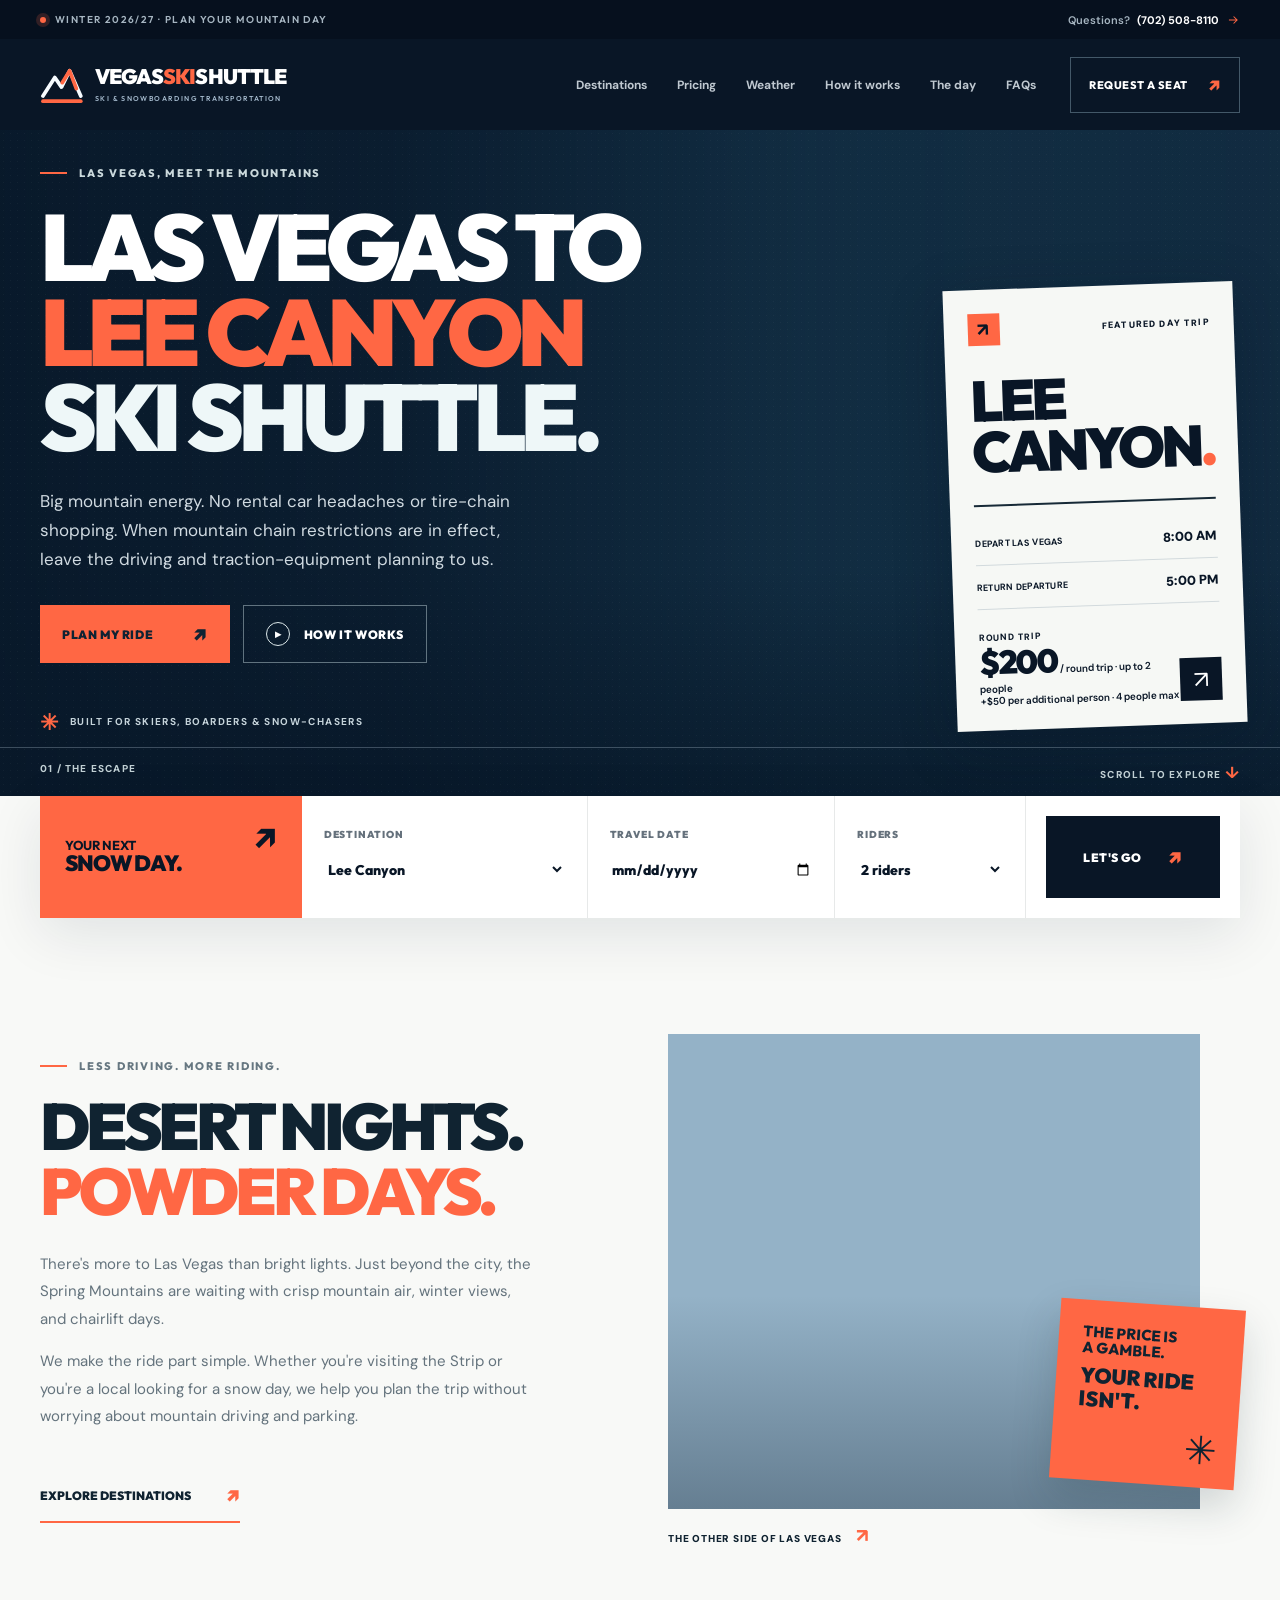
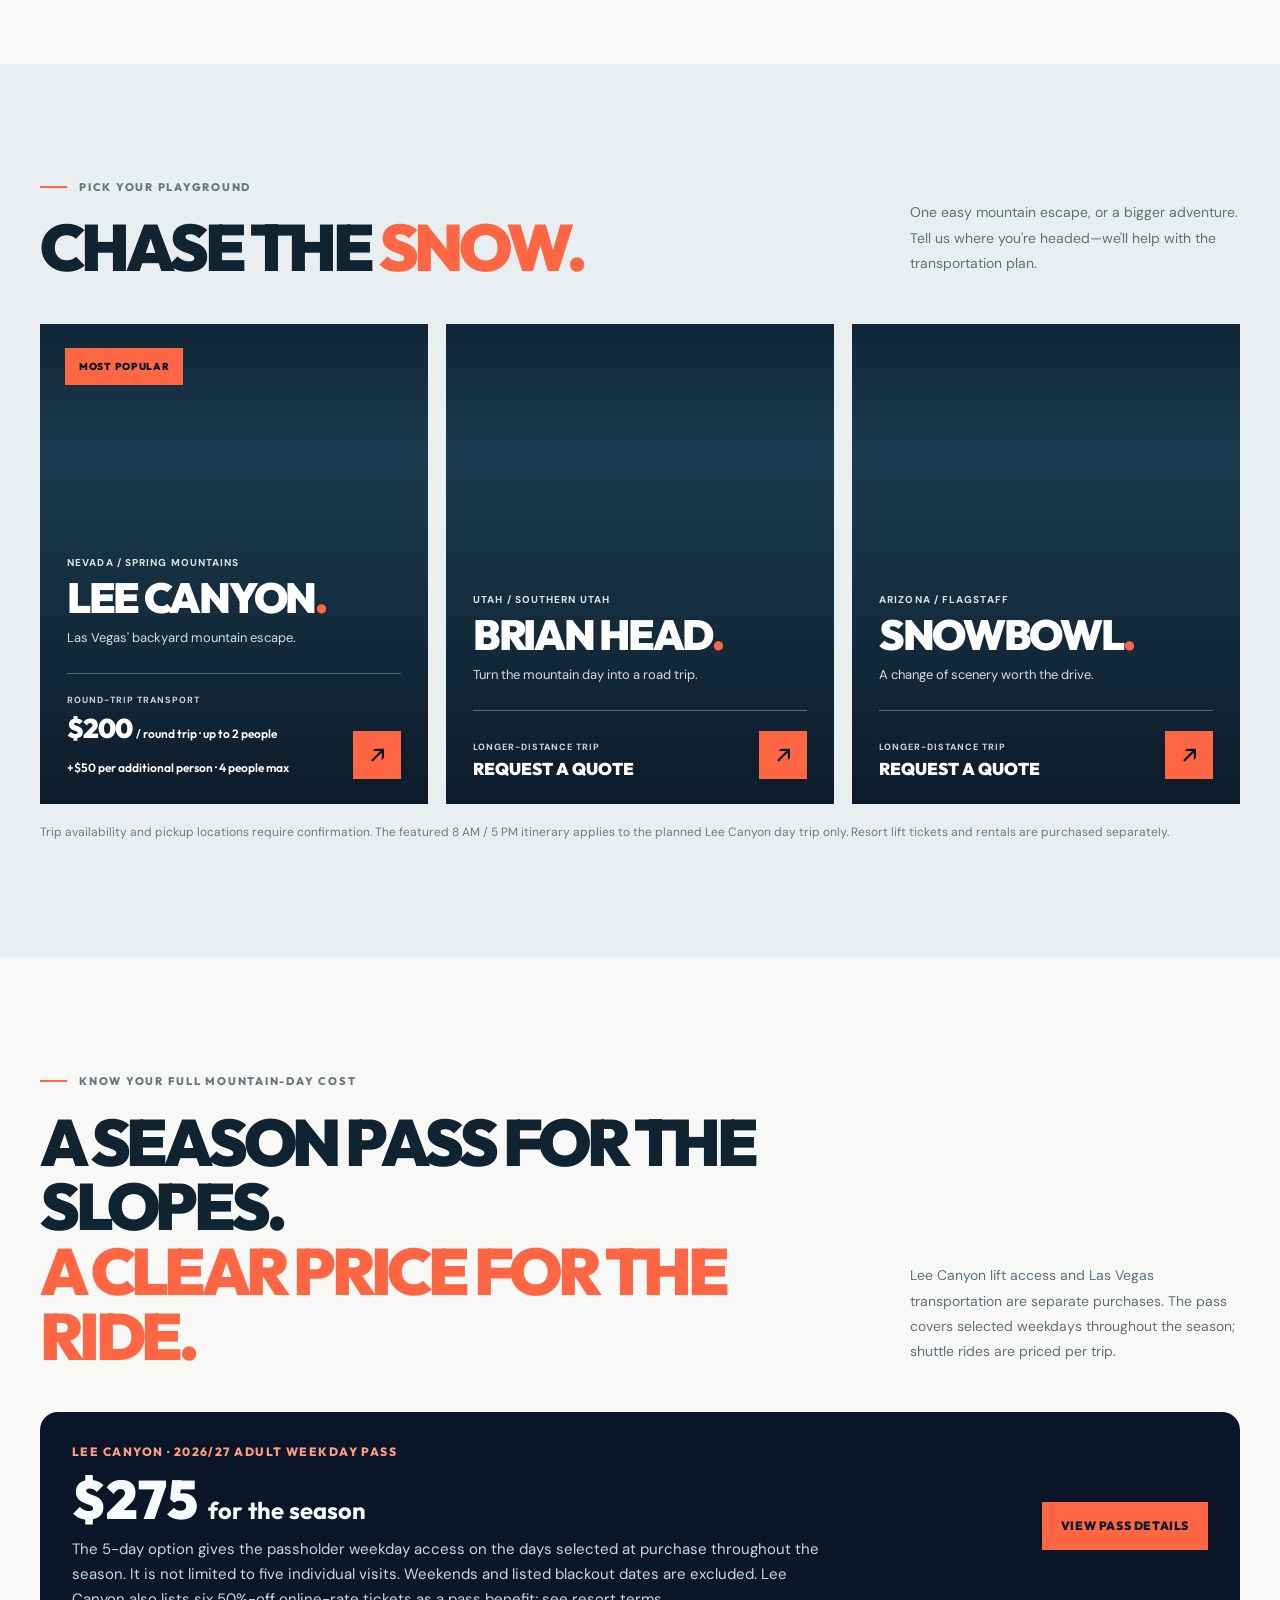
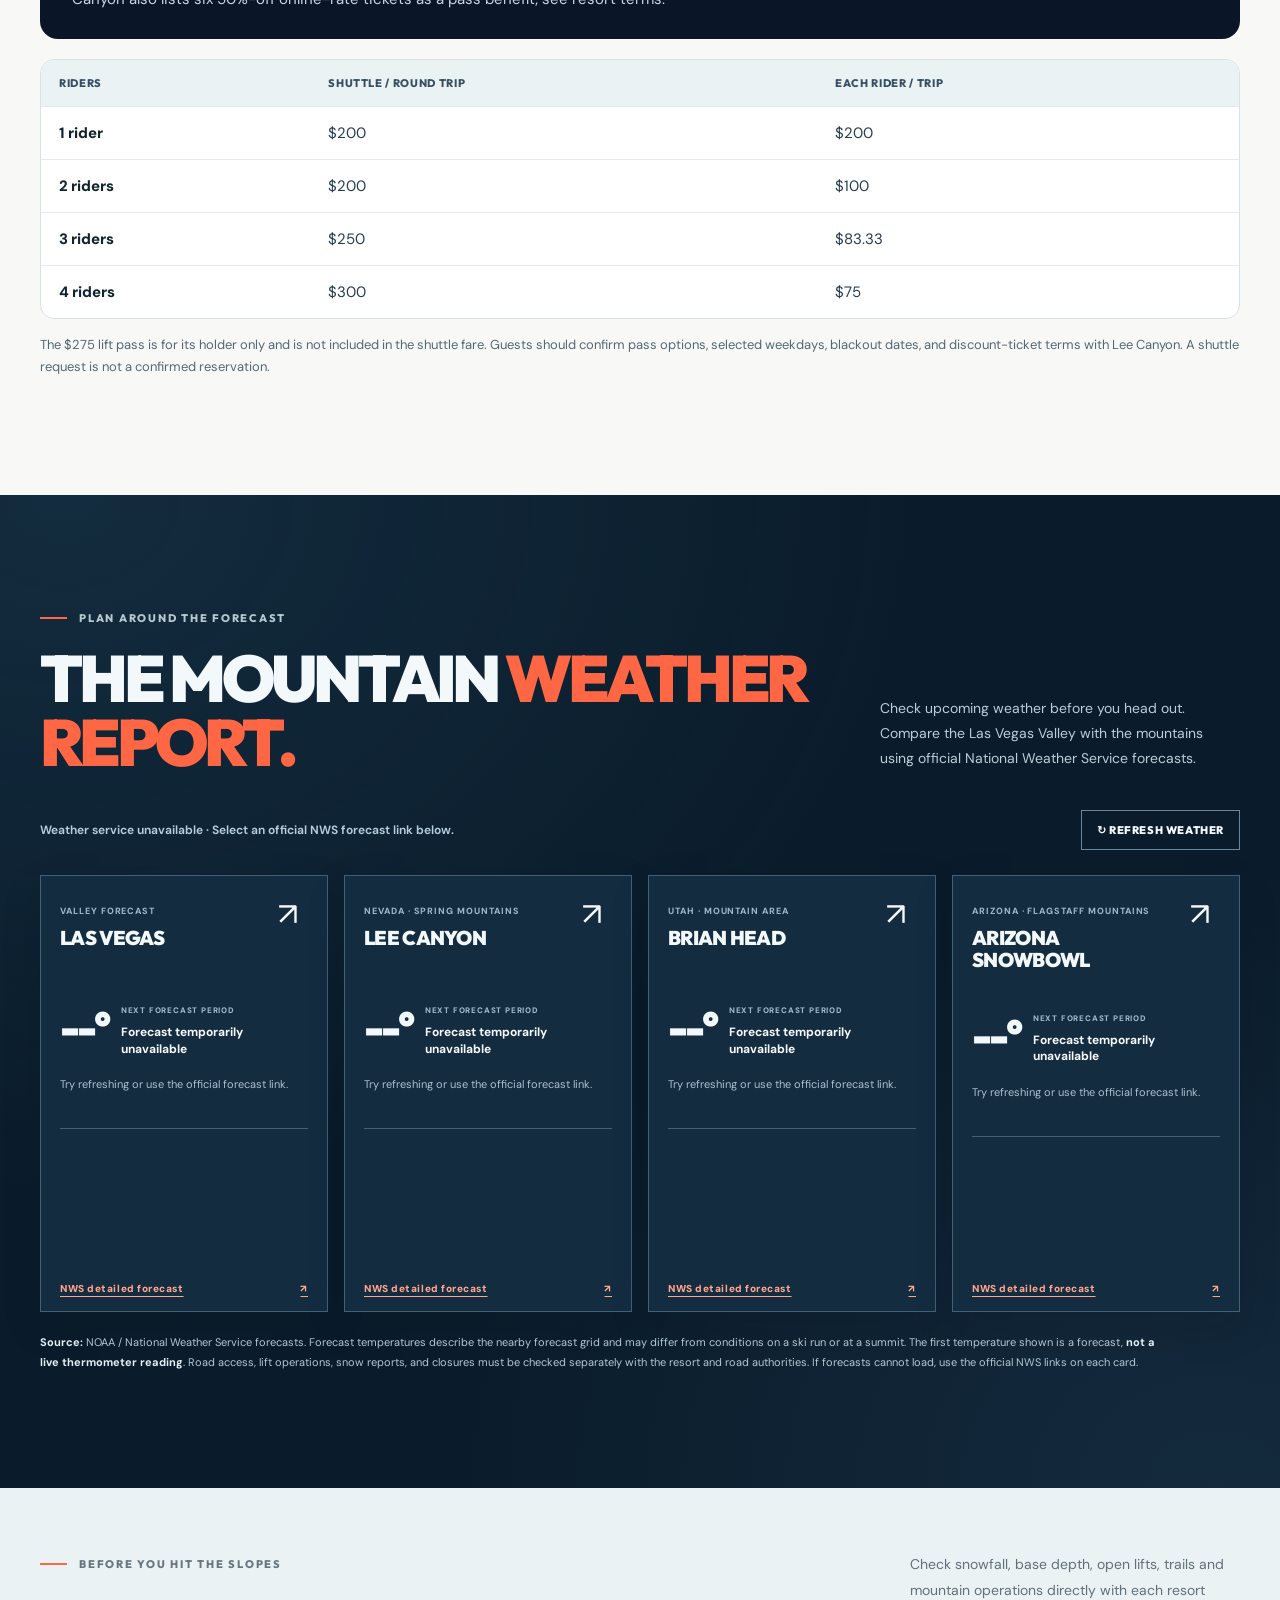
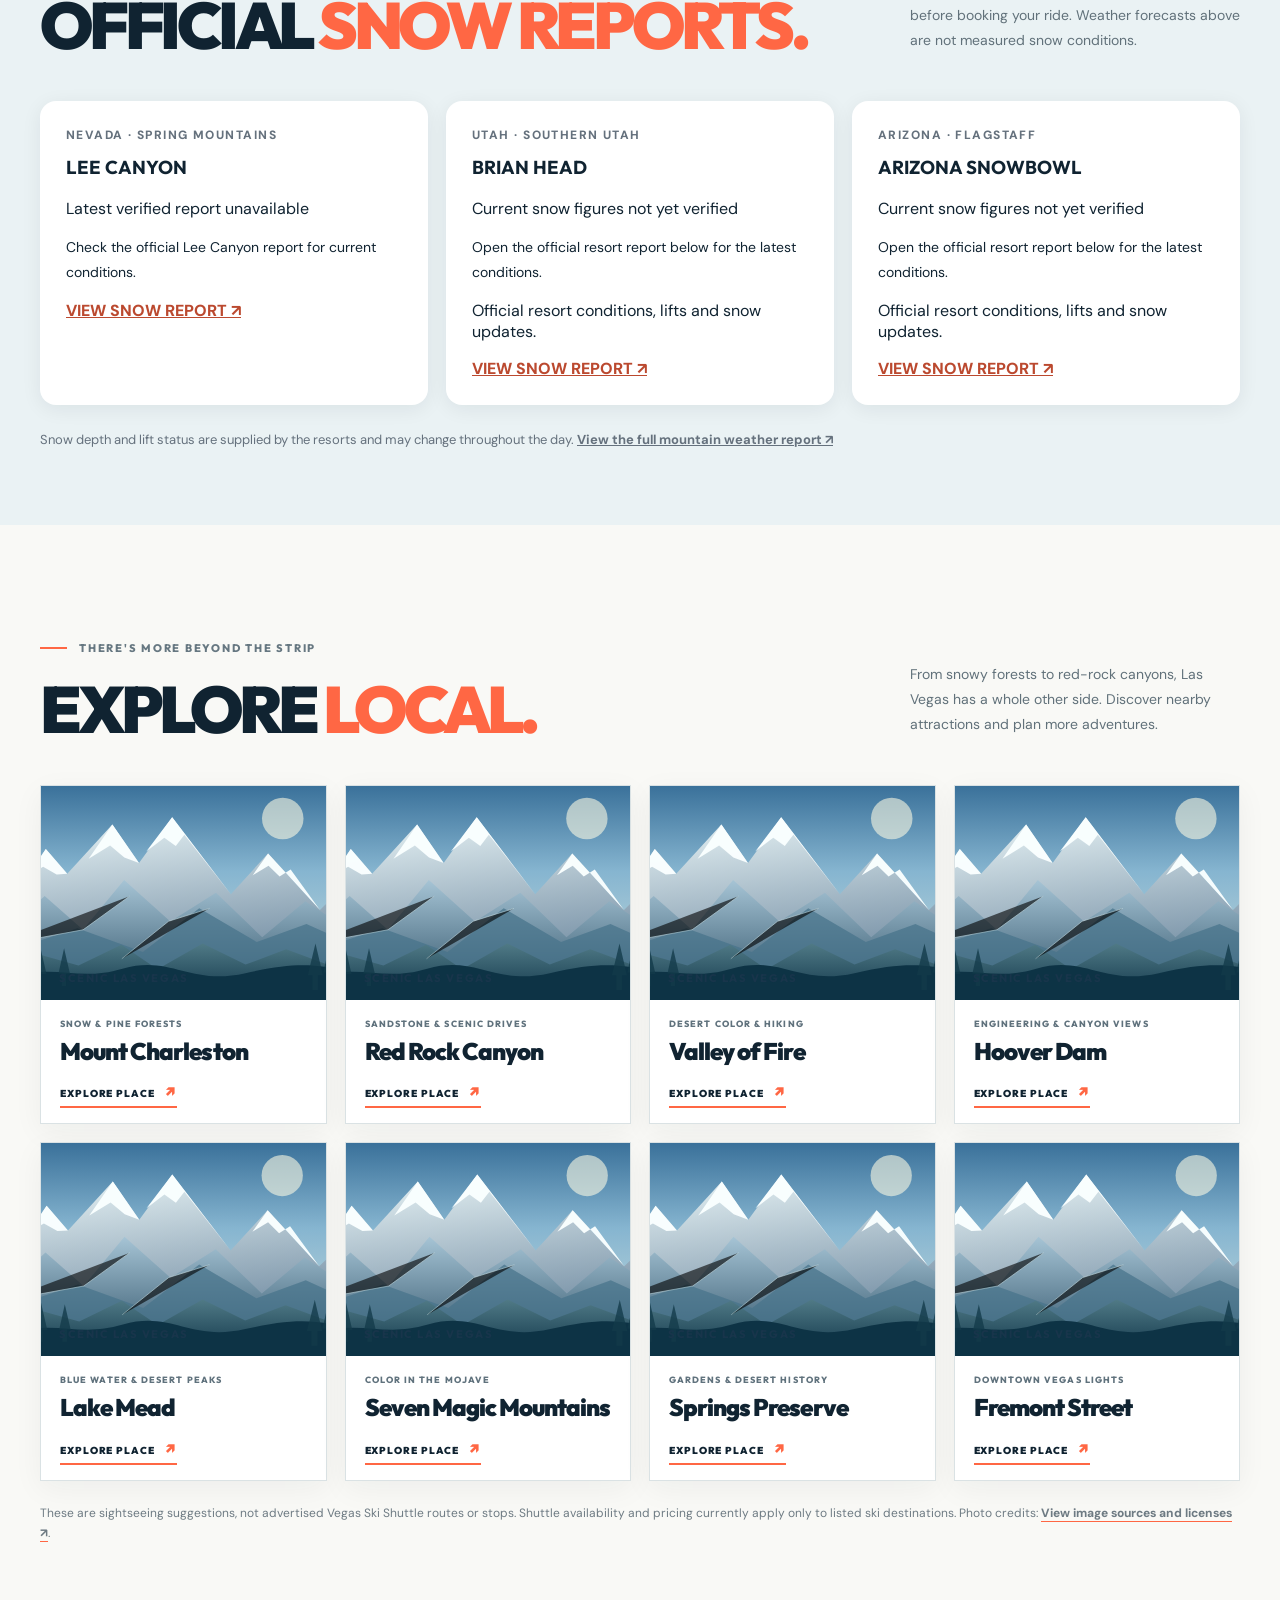
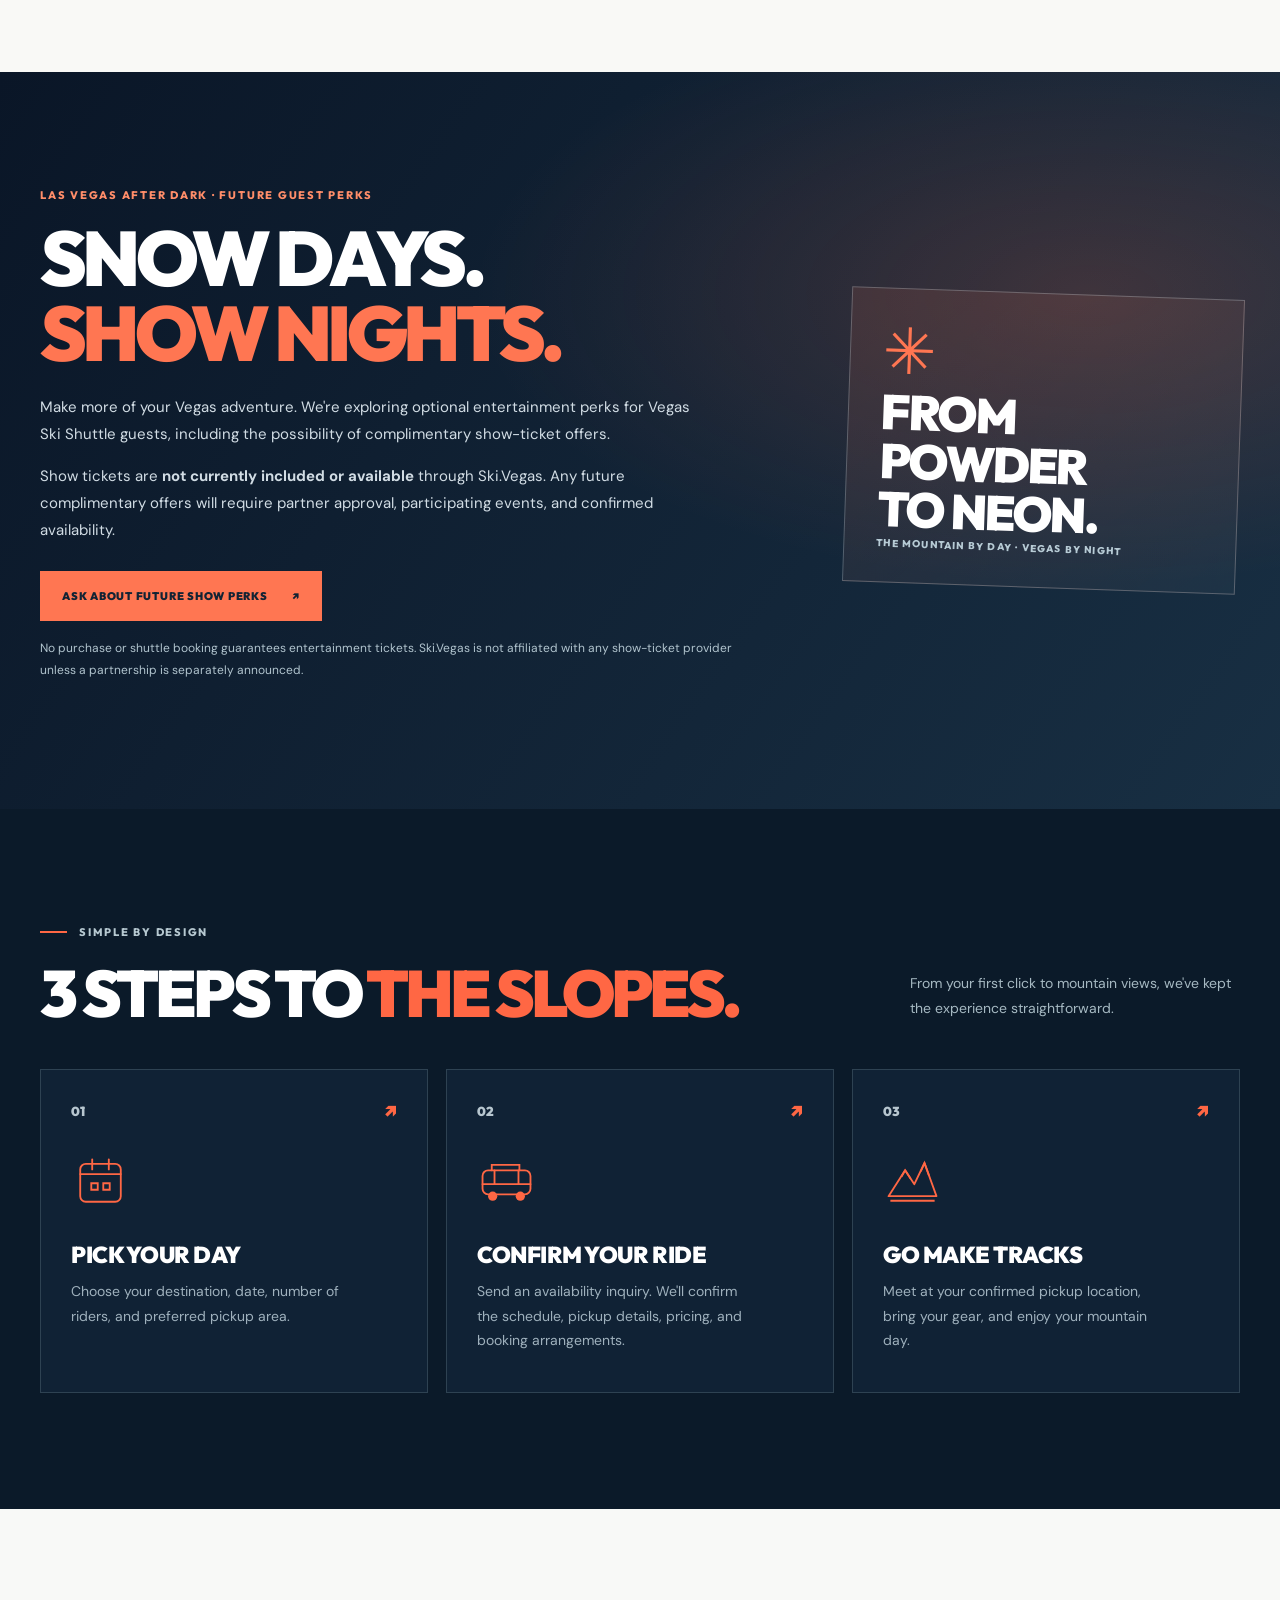
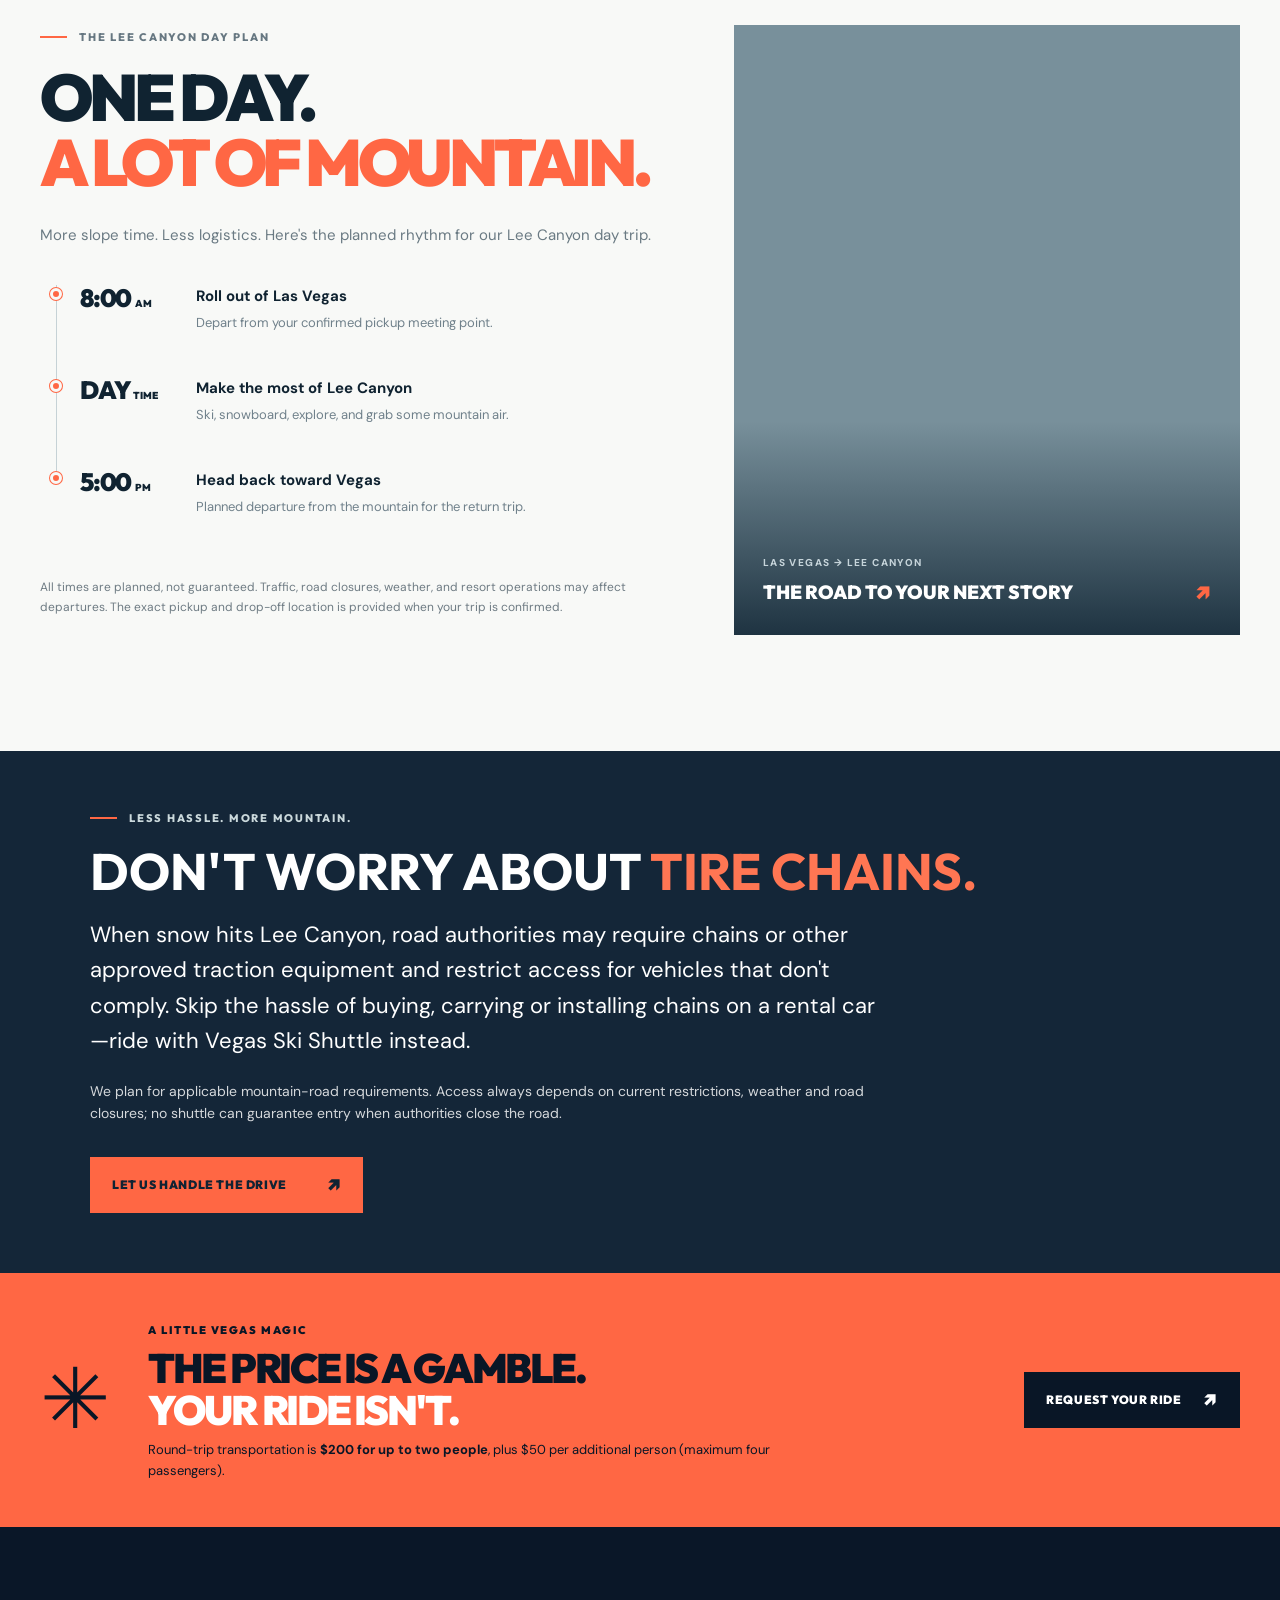
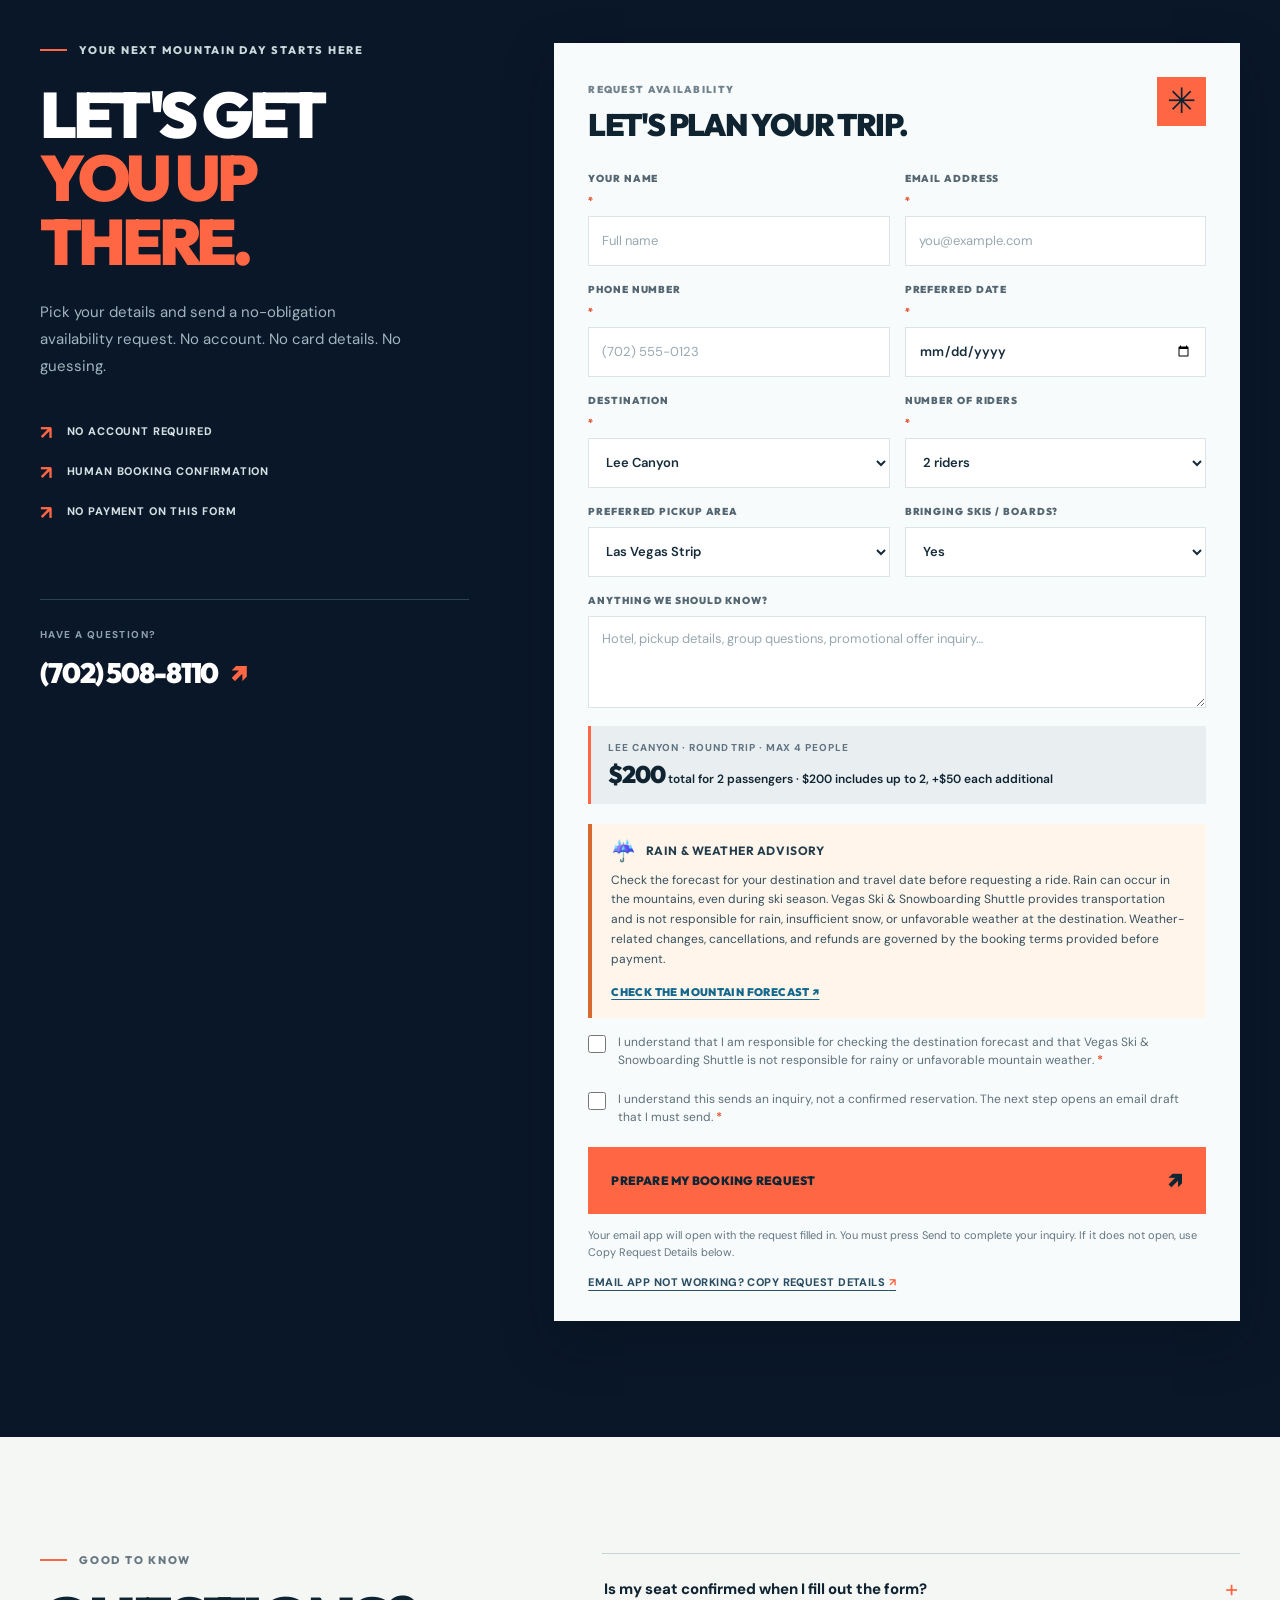
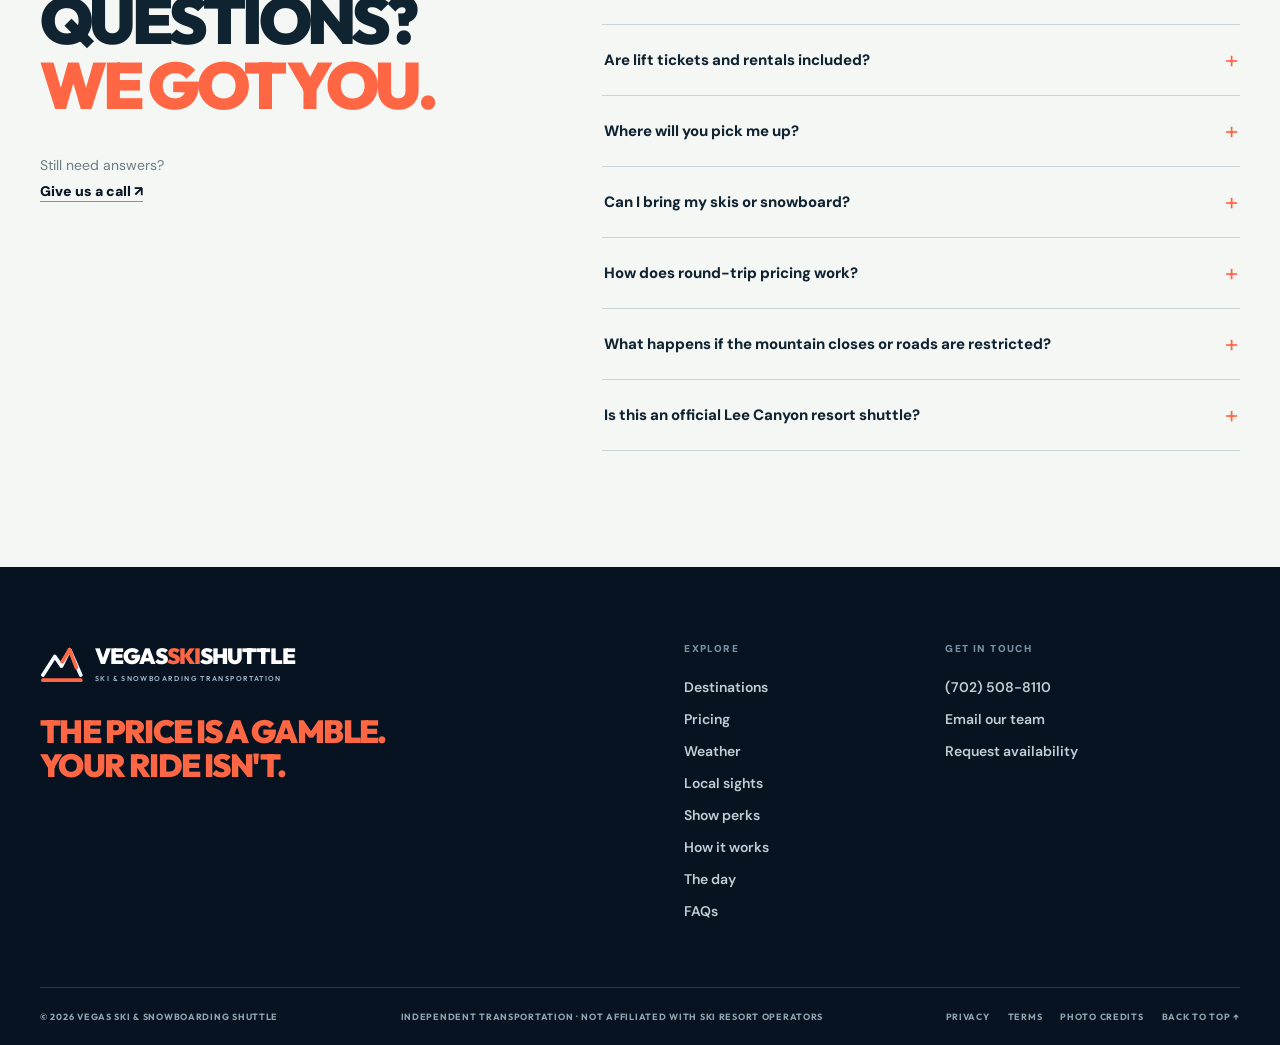
==== index.html @ b2ff416c "Add permission-gated Vegas show perks interest section" ====
<!doctype html>
<html lang="en">
<head>
 <meta charset="utf-8">
 <meta name="viewport" content="width=device-width, initial-scale=1">
 <meta name="theme-color" content="#0a1627">
 <meta name="description" content="Las Vegas to Lee Canyon ski and snowboard shuttle. Round-trip mountain transportation from $200 for up to 2 riders. Request availability for your winter trip.">
 <meta name="robots" content="index,follow">
 <link rel="canonical" href="https://ski.vegas/">
 <meta property="og:type" content="website">
 <meta property="og:site_name" content="Vegas Ski Shuttle">
 <meta property="og:locale" content="en_US">
 <meta name="twitter:card" content="summary_large_image">
 <meta property="og:title" content="Las Vegas to Lee Canyon Ski Shuttle | Vegas Ski Shuttle">
 <meta property="og:description" content="Trade neon for snow. Lee Canyon mountain-day transportation from Las Vegas. Request availability today.">
 <meta property="og:url" content="https://ski.vegas/">
 <link rel="icon" type="image/svg+xml" href="assets/favicon.svg">
 <link rel="sitemap" type="application/xml" href="/sitemap.xml">
 <script type="application/ld+json">
 {"@context":"https://schema.org","@graph":[{"@type":"Organization","@id":"https://ski.vegas/#organization","name":"Vegas Ski & Snowboarding Shuttle","url":"https://ski.vegas/","telephone":"+1-702-508-8110","email":"Booking@ski.vegas"},{"@type":"Service","@id":"https://ski.vegas/#service","name":"Las Vegas to Lee Canyon ski and snowboard shuttle transportation","serviceType":"Round-trip ski and snowboard transportation","provider":{"@id":"https://ski.vegas/#organization"},"areaServed":[{"@type":"Place","name":"Las Vegas, Nevada"},{"@type":"Place","name":"Lee Canyon, Nevada"}],"description":"Request round-trip transportation availability between Las Vegas and Lee Canyon. Rates start at $200 for up to two riders, with $50 for each additional rider up to four."},{"@type":"WebSite","@id":"https://ski.vegas/#website","url":"https://ski.vegas/","name":"Vegas Ski Shuttle","publisher":{"@id":"https://ski.vegas/#organization"}}]}
 </script>
 <link rel="preconnect" href="https://fonts.googleapis.com">
 <link rel="preconnect" href="https://fonts.gstatic.com" crossorigin>
 <link rel="preconnect" href="https://images.unsplash.com">
 <link href="https://fonts.googleapis.com/css2?family=DM+Sans:wght@400;500;600;700;800&family=Outfit:wght@400;500;600;700;800;900&display=swap" rel="stylesheet">
 <link rel="stylesheet" href="style-weather-v2.css?v=20261120-pricing">
 <style>
 /* Entertainment feature: no ticket offer is active without written partner authorization. */
 .shows-teaser{background:#101f31;color:#fff;position:relative;overflow:hidden}
 .shows-teaser::before{content:"";position:absolute;inset:0;background:radial-gradient(ellipse at 85% 30%,#fe6a422f,transparent 40%),linear-gradient(125deg,#0a1627,#182f43);pointer-events:none}
 .shows-teaser .shows-inner{position:relative;display:grid;grid-template-columns:minmax(0,1.3fr) minmax(250px,.7fr);gap:clamp(24px,6vw,90px);align-items:center}
 .shows-teaser .shows-kicker{color:#ff8d69;font:800 11px "Outfit",sans-serif;letter-spacing:.16em;text-transform:uppercase}
 .shows-teaser h2{font:900 clamp(46px,6vw,80px)/.98 "Outfit",sans-serif;letter-spacing:-.06em;margin:18px 0 24px;color:#fff}
 .shows-teaser h2 em{font-style:normal;color:#ff7652}
 .shows-teaser p{color:#d1dce4;font-size:15px;line-height:1.8;max-width:650px}
 .shows-teaser .shows-cta{display:inline-flex;align-items:center;gap:24px;background:#ff7652;color:#122334;padding:18px 22px;margin-top:12px;font:900 11px "Outfit",sans-serif;letter-spacing:.07em;text-decoration:none}
 .shows-teaser .shows-cta:hover,.shows-teaser .shows-cta:focus-visible{background:#fff}
 .shows-teaser .shows-art{border:1px solid #ffffff3d;min-height:295px;padding:32px;display:flex;flex-direction:column;justify-content:space-between;background:linear-gradient(145deg,#fd76521c,#ffffff08);transform:rotate(2deg)}
 .shows-teaser .shows-art-icon{font-size:64px;color:#ff7652;line-height:1}
 .shows-teaser .shows-art strong{font:900 clamp(26px,3.8vw,50px)/1 "Outfit",sans-serif;letter-spacing:-.05em}
 .shows-teaser .shows-art small{font:800 10px "Outfit",sans-serif;letter-spacing:.12em;color:#b7cbd5}
 .shows-teaser .shows-note{font-size:12px;color:#b1c4ce;margin-top:17px;max-width:760px}
 @media(max-width:760px){.shows-teaser .shows-inner{grid-template-columns:1fr}.shows-teaser .shows-art{min-height:175px;transform:none;padding:22px}.shows-teaser .shows-art-icon{font-size:42px}.shows-teaser h2{font-size:clamp(42px,11vw,64px)}}
 </style>
 <script src="script-weather-v2.js?v=20261107-rain" defer></script>
 <title>Las Vegas to Lee Canyon Ski Shuttle | Vegas Ski Shuttle</title>
</head>
<body>
 <a class="skip-link" href="#main">Skip to content</a>
 <div class="topbar">
 <div class="container topbar-inner">
 <span class="topbar-item"><span class="pulse-dot" aria-hidden="true"></span> WINTER 2026/27 · PLAN YOUR MOUNTAIN DAY</span>
 <a href="tel:+17025088110" class="topbar-phone">Questions? <strong>(702) 508-8110</strong> <svg viewBox="0 0 24 24" aria-hidden="true"><path d="M5 12h14m-6-6 6 6-6 6"/></svg></a>
 </div>
 </div>
 <header class="site-header" id="top">
 <div class="container nav-inner">
 <a href="#top" class="brand" aria-label="Vegas Ski and Snowboarding Shuttle homepage">
 <span class="brand-mark" aria-hidden="true"><svg viewBox="0 0 58 53" fill="none"><path d="M4 42 20 17l9 13L40 8l15 34" stroke="#F7FCFF" stroke-width="5" stroke-linecap="round" stroke-linejoin="round"/><path d="m30 24 10-16 9 24" stroke="#FF6744" stroke-width="5" stroke-linecap="round" stroke-linejoin="round"/><path d="M4 49h51" stroke="#FF6744" stroke-width="5" stroke-linecap="round"/></svg></span>
 <span class="brand-copy"><strong>VEGAS<span>SKI</span>SHUTTLE</strong><small>SKI & SNOWBOARDING TRANSPORTATION</small></span>
 </a>
 <nav class="desktop-nav" aria-label="Main navigation">
 <a href="#destinations">Destinations</a>
 <a href="#pricing">Pricing</a>
 <a href="#weather">Weather</a>
 <a href="#how-it-works">How it works</a>
 <a href="#schedule">The day</a>
 <a href="#faq">FAQs</a>
 </nav>
 <a class="nav-cta" href="#booking">REQUEST A SEAT <span aria-hidden="true">↗</span></a>
 <button class="menu-toggle" id="menuToggle" type="button" aria-expanded="false" aria-controls="mobileNav" aria-label="Open menu"><span></span><span></span><span></span></button>
 </div>
 <nav class="mobile-nav" id="mobileNav" aria-label="Mobile navigation" hidden>
 <a href="#destinations">Destinations</a><a href="#pricing">Pricing</a><a href="#weather">Weather</a><a href="#local-attractions">Local sights</a><a href="#vegas-shows">Show perks</a><a href="#how-it-works">How it works</a><a href="#schedule">The day</a><a href="#faq">FAQs</a><a href="#booking" class="mobile-book">Request a seat ↗</a>
 </nav>
 </header>
 <main id="main">
 <section class="hero" aria-labelledby="hero-heading">
 <div class="hero-photo" aria-hidden="true"></div><div class="hero-shade" aria-hidden="true"></div>
 <div class="hero-grain" aria-hidden="true"></div>
 <div class="container hero-content">
 <div class="hero-main">
 <div class="eyebrow light"><span class="eyebrow-line"></span> LAS VEGAS, MEET THE MOUNTAINS</div>
 <h1 id="hero-heading">LAS VEGAS TO<br><em>LEE CANYON</em><br><span>SKI SHUTTLE.</span></h1>
 <p class="hero-description">Big mountain energy. No rental car headaches or tire-chain shopping. When mountain chain restrictions are in effect, leave the driving and traction-equipment planning to us.</p>
 <div class="hero-buttons"><a class="btn btn-orange" href="#booking">PLAN MY RIDE <span>↗</span></a><a class="btn btn-ghost" href="#how-it-works"><span class="play-icon">▶</span> HOW IT WORKS</a></div>
 <div class="hero-micro"><span class="micro-symbol">✳</span> BUILT FOR SKIERS, BOARDERS & SNOW-CHASERS</div>
 </div>
 <div class="hero-float-card" aria-label="Lee Canyon featured trip">
 <div class="float-top"><span class="float-icon">↗</span><span>FEATURED DAY TRIP</span></div>
 <div class="float-destination">LEE<br>CANYON<span>.</span></div>
 <div class="float-divider"></div>
 <div class="float-row"><span>DEPART LAS VEGAS</span><strong>8:00 AM</strong></div>
 <div class="float-row"><span>RETURN DEPARTURE</span><strong>5:00 PM</strong></div>
 <div class="float-bottom"><span>ROUND TRIP<br><strong>$200</strong> <small>/ round trip · up to 2 people<br>+$50 per additional person · 4 people max</small></span><a href="#booking" aria-label="Request Lee Canyon trip">↗</a></div>
 </div>
 </div>
 <div class="hero-edge"><div class="container"><span>01 / THE ESCAPE</span><span>SCROLL TO EXPLORE <span aria-hidden="true">↓</span></span></div></div>
 </section>

 <section class="quick-book-wrap" aria-label="Quick trip inquiry">
 <div class="container"><form class="quick-book" id="quickForm">
 <div class="quick-heading"><span>YOUR NEXT<br><strong>SNOW DAY.</strong></span><span class="quick-heading-mark">↗</span></div>
 <label class="quick-field">DESTINATION<select name="destination" id="quickDestination"><option value="Lee Canyon">Lee Canyon</option><option value="Brian Head">Brian Head</option><option value="Arizona Snowbowl">Arizona Snowbowl</option></select></label>
 <label class="quick-field">TRAVEL DATE<input id="quickDate" name="date" type="date" aria-label="Travel date"></label>
 <label class="quick-field">RIDERS<select id="quickRiders" name="riders"><option value="1">1 rider</option><option value="2" selected>2 riders</option><option value="3">3 riders</option><option value="4">4 riders</option></select></label>
 <button type="submit" class="quick-submit">LET'S GO <span>↗</span></button>
 </form></div>
 </section>

 <section class="intro-section section" id="about">
 <div class="container intro-grid">
 <div class="intro-text"><div class="eyebrow dark"><span class="eyebrow-line"></span> LESS DRIVING. MORE RIDING.</div><h2>DESERT NIGHTS.<br><span>POWDER DAYS.</span></h2><p>There's more to Las Vegas than bright lights. Just beyond the city, the Spring Mountains are waiting with crisp mountain air, winter views, and chairlift days.</p><p>We make the ride part simple. Whether you're visiting the Strip or you're a local looking for a snow day, we help you plan the trip without worrying about mountain driving and parking.</p><a href="#destinations" class="text-link">EXPLORE DESTINATIONS <span>↗</span></a></div>
 <div class="intro-visual"><div class="intro-image" role="img" aria-label="Snowy alpine mountain and ski lifts"></div><div class="intro-stamp"><span>THE PRICE IS<br>A GAMBLE.</span><strong>YOUR RIDE<br>ISN'T.</strong><b>✳</b></div><div class="intro-visual-label">THE OTHER SIDE OF LAS VEGAS <span>↗</span></div></div>
 </div>
 </section>

 <section class="dest-section section" id="destinations">
 <div class="container">
 <div class="section-heading"><div><div class="eyebrow dark"><span class="eyebrow-line"></span> PICK YOUR PLAYGROUND</div><h2>CHASE THE <span>SNOW.</span></h2></div><p>One easy mountain escape, or a bigger adventure. Tell us where you're headed—we'll help with the transportation plan.</p></div>
 <div class="dest-grid">
 <article class="dest-card featured"><div class="dest-image lee-img" role="img" aria-label="Snowy slopes and ski lift"></div><div class="dest-overlay"></div><div class="dest-tag">MOST POPULAR</div><div class="dest-content"><div class="dest-kicker">NEVADA / SPRING MOUNTAINS</div><h3>LEE CANYON<span>.</span></h3><p>Las Vegas' backyard mountain escape.</p><div class="dest-bottom"><div><span>ROUND-TRIP TRANSPORT</span><strong>$200 <small>/ round trip · up to 2 people<br>+$50 per additional person · 4 people max</small></strong></div><button type="button" class="dest-arrow" data-destination="Lee Canyon" aria-label="Request Lee Canyon availability">↗</button></div></div></article>
 <article class="dest-card"><div class="dest-image brian-img" role="img" aria-label="Dramatic snow-covered mountain scenery"></div><div class="dest-overlay"></div><div class="dest-content"><div class="dest-kicker">UTAH / SOUTHERN UTAH</div><h3>BRIAN HEAD<span>.</span></h3><p>Turn the mountain day into a road trip.</p><div class="dest-bottom"><div><span>LONGER-DISTANCE TRIP</span><strong class="ask-quote">REQUEST A QUOTE</strong></div><button type="button" class="dest-arrow" data-destination="Brian Head" aria-label="Request Brian Head availability">↗</button></div></div></article>
 <article class="dest-card"><div class="dest-image arizona-img" role="img" aria-label="Snowy evergreen forest in the mountains"></div><div class="dest-overlay"></div><div class="dest-content"><div class="dest-kicker">ARIZONA / FLAGSTAFF</div><h3>SNOWBOWL<span>.</span></h3><p>A change of scenery worth the drive.</p><div class="dest-bottom"><div><span>LONGER-DISTANCE TRIP</span><strong class="ask-quote">REQUEST A QUOTE</strong></div><button type="button" class="dest-arrow" data-destination="Arizona Snowbowl" aria-label="Request Snowbowl availability">↗</button></div></div></article>
 </div>
 <p class="fineprint dest-note">Trip availability and pickup locations require confirmation. The featured 8 AM / 5 PM itinerary applies to the planned Lee Canyon day trip only. Resort lift tickets and rentals are purchased separately.</p>
 </div>
 </section>

 <section class="pricing-section section" id="pricing" aria-labelledby="pricing-title">
  <div class="container">
   <div class="section-heading">
    <div><div class="eyebrow dark"><span class="eyebrow-line"></span> KNOW YOUR FULL MOUNTAIN-DAY COST</div><h2 id="pricing-title">A SEASON PASS FOR THE SLOPES.<br><span>A CLEAR PRICE FOR THE RIDE.</span></h2></div>
    <p>Lee Canyon lift access and Las Vegas transportation are separate purchases. The pass covers selected weekdays throughout the season; shuttle rides are priced per trip.</p>
   </div>
   <div class="pricing-pass-callout">
    <div><span class="pricing-kicker">LEE CANYON · 2026/27 ADULT WEEKDAY PASS</span><h3>$275 <small>for the season</small></h3><p>The 5-day option gives the passholder weekday access on the days selected at purchase throughout the season. It is not limited to five individual visits. Weekends and listed blackout dates are excluded. Lee Canyon also lists six 50%-off online-rate tickets as a pass benefit; see resort terms.</p></div>
    <a href="https://www.leecanyonlv.com/season-pass/" target="_blank" rel="noopener noreferrer">VIEW PASS DETAILS</a>
   </div>
   <div class="pricing-table-wrap">
    <table class="pricing-table">
     <thead><tr><th scope="col">Riders</th><th scope="col">Shuttle / round trip</th><th scope="col">Each rider / trip</th></tr></thead>
     <tbody>
      <tr><th scope="row">1 rider</th><td>$200</td><td>$200</td></tr>
      <tr><th scope="row">2 riders</th><td>$200</td><td>$100</td></tr>
      <tr><th scope="row">3 riders</th><td>$250</td><td>$83.33</td></tr>
      <tr><th scope="row">4 riders</th><td>$300</td><td>$75</td></tr>
     </tbody>
    </table>
   </div>
   <p class="pricing-note">The $275 lift pass is for its holder only and is not included in the shuttle fare. Guests should confirm pass options, selected weekdays, blackout dates, and discount-ticket terms with Lee Canyon. A shuttle request is not a confirmed reservation.</p>
  </div>
 </section>


 <section class="weather-section section" id="weather" aria-labelledby="weather-title">
  <div class="container">
   <div class="section-heading on-dark weather-heading">
    <div><div class="eyebrow light"><span class="eyebrow-line"></span> PLAN AROUND THE FORECAST</div><h2 id="weather-title">THE MOUNTAIN <span>WEATHER REPORT.</span></h2></div>
    <p>Check upcoming weather before you head out. Compare the Las Vegas Valley with the mountains using official National Weather Service forecasts.</p>
   </div>
   <div class="weather-actions"><p id="weatherStatus" role="status" aria-live="polite">Loading official forecasts…</p><button id="weatherRefresh" class="weather-refresh" type="button">↻ REFRESH WEATHER</button></div>
   <div class="weather-grid">
    
   <article class="weather-card" data-forecast="vegas" aria-label="LAS VEGAS weather forecast">
    <div class="weather-card-heading"><div><span class="weather-place-type">VALLEY FORECAST</span><h3>LAS VEGAS</h3></div><span class="weather-icon" aria-hidden="true">◌</span></div>
    <div class="weather-current"><strong class="weather-temp">--°</strong><div><span class="weather-current-label">NEXT FORECAST PERIOD</span><p class="weather-desc">Loading weather forecast…</p></div></div>
    <p class="weather-wind">Wind: awaiting forecast</p>
    <div class="weather-days" aria-label="Upcoming forecast periods"><p class="weather-loading">Retrieving official National Weather Service forecast…</p></div>
    <a class="weather-official" href="https://forecast.weather.gov/MapClick.php?lat=36.1699&lon=-115.1398" target="_blank" rel="noopener noreferrer">NWS detailed forecast <span aria-hidden="true">↗</span></a>
   </article>
    
   <article class="weather-card" data-forecast="lee" aria-label="LEE CANYON weather forecast">
    <div class="weather-card-heading"><div><span class="weather-place-type">NEVADA · SPRING MOUNTAINS</span><h3>LEE CANYON</h3></div><span class="weather-icon" aria-hidden="true">◌</span></div>
    <div class="weather-current"><strong class="weather-temp">--°</strong><div><span class="weather-current-label">NEXT FORECAST PERIOD</span><p class="weather-desc">Loading weather forecast…</p></div></div>
    <p class="weather-wind">Wind: awaiting forecast</p>
    <div class="weather-days" aria-label="Upcoming forecast periods"><p class="weather-loading">Retrieving official National Weather Service forecast…</p></div>
    <a class="weather-official" href="https://forecast.weather.gov/MapClick.php?lat=36.302&lon=-115.679" target="_blank" rel="noopener noreferrer">NWS detailed forecast <span aria-hidden="true">↗</span></a>
   </article>
    
   <article class="weather-card" data-forecast="brian" aria-label="BRIAN HEAD weather forecast">
    <div class="weather-card-heading"><div><span class="weather-place-type">UTAH · MOUNTAIN AREA</span><h3>BRIAN HEAD</h3></div><span class="weather-icon" aria-hidden="true">◌</span></div>
    <div class="weather-current"><strong class="weather-temp">--°</strong><div><span class="weather-current-label">NEXT FORECAST PERIOD</span><p class="weather-desc">Loading weather forecast…</p></div></div>
    <p class="weather-wind">Wind: awaiting forecast</p>
    <div class="weather-days" aria-label="Upcoming forecast periods"><p class="weather-loading">Retrieving official National Weather Service forecast…</p></div>
    <a class="weather-official" href="https://forecast.weather.gov/MapClick.php?lat=37.692&lon=-112.848" target="_blank" rel="noopener noreferrer">NWS detailed forecast <span aria-hidden="true">↗</span></a>
   </article>
    
   <article class="weather-card" data-forecast="snowbowl" aria-label="ARIZONA SNOWBOWL weather forecast">
    <div class="weather-card-heading"><div><span class="weather-place-type">ARIZONA · FLAGSTAFF MOUNTAINS</span><h3>ARIZONA SNOWBOWL</h3></div><span class="weather-icon" aria-hidden="true">◌</span></div>
    <div class="weather-current"><strong class="weather-temp">--°</strong><div><span class="weather-current-label">NEXT FORECAST PERIOD</span><p class="weather-desc">Loading weather forecast…</p></div></div>
    <p class="weather-wind">Wind: awaiting forecast</p>
    <div class="weather-days" aria-label="Upcoming forecast periods"><p class="weather-loading">Retrieving official National Weather Service forecast…</p></div>
    <a class="weather-official" href="https://forecast.weather.gov/MapClick.php?lat=35.33&lon=-111.71" target="_blank" rel="noopener noreferrer">NWS detailed forecast <span aria-hidden="true">↗</span></a>
   </article>
   </div>
   <p class="weather-footnote"><strong>Source:</strong> NOAA / National Weather Service forecasts. Forecast temperatures describe the nearby forecast grid and may differ from conditions on a ski run or at a summit. The first temperature shown is a forecast, <strong>not a live thermometer reading</strong>. Road access, lift operations, snow reports, and closures must be checked separately with the resort and road authorities. If forecasts cannot load, use the official NWS links on each card.</p>
  </div>
 </section>

 <section class="section" id="snow-report" aria-labelledby="snow-report-title" style="background:#eaf2f4;padding:64px 0">
  <div class="container">
   <div class="section-heading"><div><div class="eyebrow dark"><span class="eyebrow-line"></span> BEFORE YOU HIT THE SLOPES</div><h2 id="snow-report-title">OFFICIAL <span>SNOW REPORTS.</span></h2></div><p>Check snowfall, base depth, open lifts, trails and mountain operations directly with each resort before booking your ride. Weather forecasts above are not measured snow conditions.</p></div>
   <div style="display:grid;grid-template-columns:repeat(auto-fit,minmax(230px,1fr));gap:18px;margin:26px 0">
    <article style="background:white;border-radius:16px;padding:26px;box-shadow:0 4px 20px #10233112"><p style="font-size:12px;font-weight:800;letter-spacing:.12em;color:#65717d">NEVADA · SPRING MOUNTAINS</p><h3>LEE CANYON</h3><p id="lee-snow-status" aria-live="polite">Loading official mountain operations…</p><div id="lee-snow-details" style="font-size:14px;line-height:1.8;margin-bottom:15px"></div><a href="https://www.leecanyonlv.com/weather/" target="_blank" rel="noopener noreferrer" style="color:#bb492f;font-weight:800;text-decoration:underline">VIEW SNOW REPORT ↗</a></article>
    <article style="background:white;border-radius:16px;padding:26px;box-shadow:0 4px 20px #10233112"><p style="font-size:12px;font-weight:800;letter-spacing:.12em;color:#65717d">UTAH · SOUTHERN UTAH</p><h3>BRIAN HEAD</h3><p id="brian-snow-status" aria-live="polite">Checking latest resort snow report…</p><div id="brian-snow-details" style="font-size:14px;line-height:1.8;margin-bottom:15px"></div><p>Official resort conditions, lifts and snow updates.</p><a href="https://www.brianhead.com/weather-conditions-webcams/" target="_blank" rel="noopener noreferrer" style="color:#bb492f;font-weight:800;text-decoration:underline">VIEW SNOW REPORT ↗</a></article>
    <article style="background:white;border-radius:16px;padding:26px;box-shadow:0 4px 20px #10233112"><p style="font-size:12px;font-weight:800;letter-spacing:.12em;color:#65717d">ARIZONA · FLAGSTAFF</p><h3>ARIZONA SNOWBOWL</h3><p id="snowbowl-snow-status" aria-live="polite">Checking latest resort snow report…</p><div id="snowbowl-snow-details" style="font-size:14px;line-height:1.8;margin-bottom:15px"></div><p>Official resort conditions, lifts and snow updates.</p><a href="https://www.snowbowl.ski/the-mountain/weather-conditions-webcams/" target="_blank" rel="noopener noreferrer" style="color:#bb492f;font-weight:800;text-decoration:underline">VIEW SNOW REPORT ↗</a></article>
   </div>
   <p style="font-size:13px;color:#65717d">Snow depth and lift status are supplied by the resorts and may change throughout the day. <a href="weather.html" style="text-decoration:underline;font-weight:700">View the full mountain weather report ↗</a></p>
  </div>
 </section>

 <section class="sights-section section" id="local-attractions" aria-labelledby="local-attractions-title"><div class="container"><div class="section-heading"><div><div class="eyebrow dark"><span class="eyebrow-line"></span> THERE'S MORE BEYOND THE STRIP</div><h2 id="local-attractions-title">EXPLORE <span>LOCAL.</span></h2></div><p>From snowy forests to red-rock canyons, Las Vegas has a whole other side. Discover nearby attractions and plan more adventures.</p></div><div class="sights-grid"><article class="sight-card"><div class="sight-media"><img src="https://thumb.wikimedia.org/wikipedia/commons/thumb/b/b1/Starr-071225-0654-Pinus_sp-habit_with_Forest_and_Kim_on_sled_in_snow-Spring_Mountains_National_Recreation_Area-Nevada_%2831145555180%29.jpg/960px-Starr-071225-0654-Pinus_sp-habit_with_Forest_and_Kim_on_sled_in_snow-Spring_Mountains_National_Recreation_Area-Nevada_%2831145555180%29.jpg" alt="Snowy pine woods in the Spring Mountains near Mount Charleston" loading="lazy" decoding="async" width="960" height="640" onerror="this.style.display='none';this.parentNode.classList.add('photo-unavailable')"></div><div class="sight-copy"><span>SNOW &amp; PINE FORESTS</span><h3>Mount Charleston</h3><a href="https://www.gomtcharleston.com/" target="_blank" rel="noopener noreferrer" aria-label="Learn more about Mount Charleston">EXPLORE PLACE <span aria-hidden="true">↗</span></a></div></article><article class="sight-card"><div class="sight-media"><img src="https://thumb.wikimedia.org/wikipedia/commons/thumb/d/d7/Red_Rock_Canyon_in_NV.jpg/960px-Red_Rock_Canyon_in_NV.jpg" alt="Red and cream sandstone cliffs at Red Rock Canyon" loading="lazy" decoding="async" width="960" height="640" onerror="this.style.display='none';this.parentNode.classList.add('photo-unavailable')"></div><div class="sight-copy"><span>SANDSTONE &amp; SCENIC DRIVES</span><h3>Red Rock Canyon</h3><a href="https://www.blm.gov/programs/national-conservation-lands/nevada/red-rock-canyon" target="_blank" rel="noopener noreferrer" aria-label="Learn more about Red Rock Canyon">EXPLORE PLACE <span aria-hidden="true">↗</span></a></div></article><article class="sight-card"><div class="sight-media"><img src="https://thumb.wikimedia.org/wikipedia/commons/thumb/a/ae/Valley_of_Fire%2C_National_Natural_Landmark%2C_Nevada.jpg/960px-Valley_of_Fire%2C_National_Natural_Landmark%2C_Nevada.jpg" alt="Red rock formations at Valley of Fire State Park" loading="lazy" decoding="async" width="960" height="640" onerror="this.style.display='none';this.parentNode.classList.add('photo-unavailable')"></div><div class="sight-copy"><span>DESERT COLOR &amp; HIKING</span><h3>Valley of Fire</h3><a href="https://parks.nv.gov/parks/valley-of-fire" target="_blank" rel="noopener noreferrer" aria-label="Learn more about Valley of Fire">EXPLORE PLACE <span aria-hidden="true">↗</span></a></div></article><article class="sight-card"><div class="sight-media"><img src="https://thumb.wikimedia.org/wikipedia/commons/thumb/1/15/Hoover_Dam%2C_Nevada.jpg/960px-Hoover_Dam%2C_Nevada.jpg" alt="View of Hoover Dam from above" loading="lazy" decoding="async" width="960" height="640" onerror="this.style.display='none';this.parentNode.classList.add('photo-unavailable')"></div><div class="sight-copy"><span>ENGINEERING &amp; CANYON VIEWS</span><h3>Hoover Dam</h3><a href="https://www.usbr.gov/lc/hooverdam/" target="_blank" rel="noopener noreferrer" aria-label="Learn more about Hoover Dam">EXPLORE PLACE <span aria-hidden="true">↗</span></a></div></article><article class="sight-card"><div class="sight-media"><img src="https://thumb.wikimedia.org/wikipedia/commons/thumb/a/a4/Lake_Mead%2C_Nevada%2C_USA_%2851116649314%29.jpg/960px-Lake_Mead%2C_Nevada%2C_USA_%2851116649314%29.jpg" alt="Lake Mead and surrounding desert mountains" loading="lazy" decoding="async" width="960" height="640" onerror="this.style.display='none';this.parentNode.classList.add('photo-unavailable')"></div><div class="sight-copy"><span>BLUE WATER &amp; DESERT PEAKS</span><h3>Lake Mead</h3><a href="https://www.nps.gov/lake/index.htm" target="_blank" rel="noopener noreferrer" aria-label="Learn more about Lake Mead">EXPLORE PLACE <span aria-hidden="true">↗</span></a></div></article><article class="sight-card"><div class="sight-media"><img src="https://thumb.wikimedia.org/wikipedia/commons/thumb/b/b2/One_Magic_Mountain_%28Unsplash%29.jpg/960px-One_Magic_Mountain_%28Unsplash%29.jpg" alt="Colorful Seven Magic Mountains art installation" loading="lazy" decoding="async" width="960" height="640" onerror="this.style.display='none';this.parentNode.classList.add('photo-unavailable')"></div><div class="sight-copy"><span>COLOR IN THE MOJAVE</span><h3>Seven Magic Mountains</h3><a href="https://sevenmagicmountains.com/" target="_blank" rel="noopener noreferrer" aria-label="Learn more about Seven Magic Mountains">EXPLORE PLACE <span aria-hidden="true">↗</span></a></div></article><article class="sight-card"><div class="sight-media"><img src="https://thumb.wikimedia.org/wikipedia/commons/thumb/3/34/Springs_Preserve.jpg/960px-Springs_Preserve.jpg" alt="Garden and landscape at Springs Preserve in Las Vegas" loading="lazy" decoding="async" width="960" height="640" onerror="this.style.display='none';this.parentNode.classList.add('photo-unavailable')"></div><div class="sight-copy"><span>GARDENS &amp; DESERT HISTORY</span><h3>Springs Preserve</h3><a href="https://www.springspreserve.org/" target="_blank" rel="noopener noreferrer" aria-label="Learn more about Springs Preserve">EXPLORE PLACE <span aria-hidden="true">↗</span></a></div></article><article class="sight-card"><div class="sight-media"><img src="https://thumb.wikimedia.org/wikipedia/commons/thumb/6/66/The_Fremont_Street_Experience.jpg/960px-The_Fremont_Street_Experience.jpg" alt="Illuminated Fremont Street Experience in downtown Las Vegas" loading="lazy" decoding="async" width="960" height="640" onerror="this.style.display='none';this.parentNode.classList.add('photo-unavailable')"></div><div class="sight-copy"><span>DOWNTOWN VEGAS LIGHTS</span><h3>Fremont Street</h3><a href="https://vegasexperience.com/" target="_blank" rel="noopener noreferrer" aria-label="Learn more about Fremont Street">EXPLORE PLACE <span aria-hidden="true">↗</span></a></div></article></div><p class="fineprint sights-disclaimer">These are sightseeing suggestions, not advertised Vegas Ski Shuttle routes or stops. Shuttle availability and pricing currently apply only to listed ski destinations. Photo credits: <a href="photo-credits.html">View image sources and licenses ↗</a>.</p></div></section>


 <!-- Show-ticket offers are NOT activated: partner approval and authorized inventory are required. -->
 <section class="shows-teaser section" id="vegas-shows" aria-labelledby="vegas-shows-title">
  <div class="container shows-inner">
   <div>
    <div class="shows-kicker">LAS VEGAS AFTER DARK · FUTURE GUEST PERKS</div>
    <h2 id="vegas-shows-title">SNOW DAYS.<br><em>SHOW NIGHTS.</em></h2>
    <p>Make more of your Vegas adventure. We're exploring optional entertainment perks for Vegas Ski Shuttle guests, including the possibility of complimentary show-ticket offers.</p>
    <p>Show tickets are <strong>not currently included or available</strong> through Ski.Vegas. Any future complimentary offers will require partner approval, participating events, and confirmed availability.</p>
    <a class="shows-cta" href="mailto:Booking@ski.vegas?subject=Interest%20in%20future%20Las%20Vegas%20show%20perks&amp;body=Hello%20Ski.Vegas%2C%0A%0AI%27m%20interested%20in%20future%20Las%20Vegas%20entertainment%20offers.%0A%0AMy%20ski%20shuttle%20date%20(if%20known)%3A%20%0ANumber%20of%20people%3A%20%0A%0AThank%20you.">ASK ABOUT FUTURE SHOW PERKS <span aria-hidden="true">↗</span></a>
    <p class="shows-note">No purchase or shuttle booking guarantees entertainment tickets. Ski.Vegas is not affiliated with any show-ticket provider unless a partnership is separately announced.</p>
   </div>
   <div class="shows-art" aria-hidden="true"><span class="shows-art-icon">✳</span><strong>FROM<br>POWDER<br>TO NEON.</strong><small>THE MOUNTAIN BY DAY · VEGAS BY NIGHT</small></div>
  </div>
 </section>

 <section class="how-section section" id="how-it-works">
 <div class="container"><div class="section-heading on-dark"><div><div class="eyebrow light"><span class="eyebrow-line"></span> SIMPLE BY DESIGN</div><h2>3 STEPS TO <span>THE SLOPES.</span></h2></div><p>From your first click to mountain views, we've kept the experience straightforward.</p></div>
 <div class="steps-grid">
 <div class="step-card"><div class="step-num">01<span>↗</span></div><div class="step-icon"><svg viewBox="0 0 64 64" fill="none"><rect x="10" y="14" width="44" height="41" rx="6" stroke="currentColor" stroke-width="2"/><path d="M10 25h44M23 9v11m18-11v11M22 35h7v7h-7zM35 35h7v7h-7z" stroke="currentColor" stroke-width="2" stroke-linecap="round"/></svg></div><h3>PICK YOUR DAY</h3><p>Choose your destination, date, number of riders, and preferred pickup area.</p></div>
 <div class="step-card"><div class="step-num">02<span>↗</span></div><div class="step-icon"><svg viewBox="0 0 64 64" fill="none"><rect x="6" y="21" width="52" height="26" rx="6" stroke="currentColor" stroke-width="2"/><path d="M16 21v-6h30v6M6 36h52M19 36v-15m26 15V21M17 51h0m30 0h0" stroke="currentColor" stroke-width="2" stroke-linecap="round"/><circle cx="17" cy="49" r="5" fill="currentColor"/><circle cx="47" cy="49" r="5" fill="currentColor"/></svg></div><h3>CONFIRM YOUR RIDE</h3><p>Send an availability inquiry. We'll confirm the schedule, pickup details, pricing, and booking arrangements.</p></div>
 <div class="step-card"><div class="step-num">03<span>↗</span></div><div class="step-icon"><svg viewBox="0 0 64 64" fill="none"><path d="m6 49 18-28 10 15 11-23 13 36H6Z" stroke="currentColor" stroke-width="2" stroke-linejoin="round"/><path d="m20 28 4-7 6 9m11-8 4-9 5 14" stroke="currentColor" stroke-width="2"/><path d="M8 54h48" stroke="currentColor" stroke-width="2"/></svg></div><h3>GO MAKE TRACKS</h3><p>Meet at your confirmed pickup location, bring your gear, and enjoy your mountain day.</p></div>
 </div>
 </div>
 </section>

 <section class="schedule-section section" id="schedule"><div class="container schedule-grid">
 <div class="schedule-copy"><div class="eyebrow dark"><span class="eyebrow-line"></span> THE LEE CANYON DAY PLAN</div><h2>ONE DAY.<br><span>A LOT OF MOUNTAIN.</span></h2><p>More slope time. Less logistics. Here's the planned rhythm for our Lee Canyon day trip.</p><div class="timeline">
 <div class="time-entry"><div class="time-indicator"><span></span></div><div class="time-label">8:00 <small>AM</small></div><div><strong>Roll out of Las Vegas</strong><p>Depart from your confirmed pickup meeting point.</p></div></div>
 <div class="time-entry"><div class="time-indicator"><span></span></div><div class="time-label">DAY <small>TIME</small></div><div><strong>Make the most of Lee Canyon</strong><p>Ski, snowboard, explore, and grab some mountain air.</p></div></div>
 <div class="time-entry"><div class="time-indicator"><span></span></div><div class="time-label">5:00 <small>PM</small></div><div><strong>Head back toward Vegas</strong><p>Planned departure from the mountain for the return trip.</p></div></div>
 </div><p class="fineprint">All times are planned, not guaranteed. Traffic, road closures, weather, and resort operations may affect departures. The exact pickup and drop-off location is provided when your trip is confirmed.</p></div>
 <div class="schedule-image"><div class="schedule-image-bg" role="img" aria-label="Skier and snow-covered mountain view"></div><div class="schedule-photo-label"><span>LAS VEGAS → LEE CANYON</span><strong>THE ROAD TO YOUR NEXT STORY <span>↗</span></strong></div></div>
 </div></section>

 <section class="section" id="chain-free" aria-labelledby="chain-title" style="background:#142638;color:#fff;padding:60px 0">
  <div class="container" style="max-width:1100px">
   <div class="eyebrow light"><span class="eyebrow-line"></span> LESS HASSLE. MORE MOUNTAIN.</div>
   <h2 id="chain-title" style="color:#fff;font-size:clamp(30px,4vw,54px);line-height:1.1;margin:18px 0">DON'T WORRY ABOUT <span style="color:#ff7653">TIRE CHAINS.</span></h2>
   <p style="font-size:clamp(17px,2vw,22px);max-width:800px;line-height:1.6">When snow hits Lee Canyon, road authorities may require chains or other approved traction equipment and restrict access for vehicles that don't comply. Skip the hassle of buying, carrying or installing chains on a rental car—ride with Vegas Ski Shuttle instead.</p>
   <p style="font-size:14px;max-width:800px;opacity:.82;line-height:1.6">We plan for applicable mountain-road requirements. Access always depends on current restrictions, weather and road closures; no shuttle can guarantee entry when authorities close the road.</p>
   <a class="btn btn-orange" href="#booking" style="display:inline-flex;margin-top:18px">LET US HANDLE THE DRIVE <span>↗</span></a>
  </div>
 </section>
 <section class="promo-strip" aria-label="Promotional offer"><div class="container promo-inner"><div class="promo-star" aria-hidden="true">✳</div><div><span class="promo-small">A LITTLE VEGAS MAGIC</span><h2>THE PRICE IS A GAMBLE.<br><em>YOUR RIDE ISN'T.</em></h2><p>Round-trip transportation is <strong>$200 for up to two people</strong>, plus $50 per additional person (maximum four passengers).</p></div><a class="btn btn-dark" href="#booking">REQUEST YOUR RIDE <span>↗</span></a></div></section>

 <section class="booking-section section" id="booking"><div class="container booking-grid">
 <div class="booking-intro"><div class="eyebrow light"><span class="eyebrow-line"></span> YOUR NEXT MOUNTAIN DAY STARTS HERE</div><h2>LET'S GET<br><span>YOU UP THERE.</span></h2><p>Pick your details and send a no-obligation availability request. No account. No card details. No guessing.</p>
 <div class="booking-perks"><div><span>↗</span> NO ACCOUNT REQUIRED</div><div><span>↗</span> HUMAN BOOKING CONFIRMATION</div><div><span>↗</span> NO PAYMENT ON THIS FORM</div></div>
 <div class="booking-contact"><span>HAVE A QUESTION?</span><a href="tel:+17025088110">(702) 508-8110 <span>↗</span></a></div>
 </div>
 <div class="form-card">
 <div class="form-card-top"><div><span class="form-kicker">REQUEST AVAILABILITY</span><h3>LET'S PLAN YOUR TRIP.</h3></div><div class="form-badge">✳</div></div>
 <form id="bookingForm" novalidate>
 <div class="field-row"><label>YOUR NAME <span>*</span><input type="text" id="name" name="name" placeholder="Full name" autocomplete="name" required></label><label>EMAIL ADDRESS <span>*</span><input type="email" id="email" name="email" placeholder="you@example.com" autocomplete="email" required></label></div>
 <div class="field-row"><label>PHONE NUMBER <span>*</span><input type="tel" id="phone" name="phone" placeholder="(702) 555-0123" autocomplete="tel" required></label><label>PREFERRED DATE <span>*</span><input type="date" id="tripDate" name="tripDate" required></label></div>
 <div class="field-row"><label>DESTINATION <span>*</span><select id="destination" name="destination" required><option value="Lee Canyon">Lee Canyon</option><option value="Brian Head">Brian Head, Utah</option><option value="Arizona Snowbowl">Arizona Snowbowl</option></select></label><label>NUMBER OF RIDERS <span>*</span><select id="riders" name="riders" required><option value="1">1 rider</option><option value="2" selected>2 riders</option><option value="3">3 riders</option><option value="4">4 riders</option></select></label></div>
 <div class="field-row"><label>PREFERRED PICKUP AREA<select id="pickup" name="pickup"><option value="Las Vegas Strip">Las Vegas Strip</option><option value="Downtown Las Vegas">Downtown Las Vegas</option><option value="Henderson">Henderson</option><option value="Other Las Vegas Valley location">Other Las Vegas Valley location</option></select></label><label>BRINGING SKIS / BOARDS?<select id="gear" name="gear"><option value="Yes">Yes</option><option value="No">No</option><option value="Not sure">Not sure yet</option></select></label></div>
 <label class="wide-label">ANYTHING WE SHOULD KNOW?<textarea name="message" id="message" rows="3" placeholder="Hotel, pickup details, group questions, promotional offer inquiry…"></textarea></label>
 <div id="rateEstimate" class="rate-estimate" aria-live="polite"><span>LEE CANYON REFERENCE RATE</span><strong>$200 <small>/ round trip · up to 2 people</small></strong></div>
 <div class="rain-advisory" role="note" aria-labelledby="rainWarningTitle"><div class="rain-advisory-heading"><span aria-hidden="true">☔</span><strong id="rainWarningTitle">RAIN &amp; WEATHER ADVISORY</strong></div><p>Check the forecast for your destination and travel date before requesting a ride. Rain can occur in the mountains, even during ski season. Vegas Ski &amp; Snowboarding Shuttle provides transportation and is not responsible for rain, insufficient snow, or unfavorable weather at the destination. Weather-related changes, cancellations, and refunds are governed by the booking terms provided before payment.</p><a href="#weather">CHECK THE MOUNTAIN FORECAST <span aria-hidden="true">↗</span></a></div>
 <label class="consent weather-consent"><input id="weatherConsent" type="checkbox" required><span>I understand that I am responsible for checking the destination forecast and that Vegas Ski &amp; Snowboarding Shuttle is not responsible for rainy or unfavorable mountain weather. <b>*</b></span></label>
 <label class="consent"><input id="consent" type="checkbox" required><span>I understand this sends an inquiry, not a confirmed reservation. The next step opens an email draft that I must send. <b>*</b></span></label>
 <button type="submit" class="form-submit">PREPARE MY BOOKING REQUEST <span>↗</span></button>
 <p id="formFeedback" class="form-feedback" role="status" aria-live="polite">Your email app will open with the request filled in. You must press Send to complete your inquiry. If it does not open, use Copy Request Details below.</p>
 <button type="button" id="copyRequest" class="copy-request">EMAIL APP NOT WORKING? COPY REQUEST DETAILS <span>↗</span></button>
 </form>
 </div>
 </div></section>

 <section class="faq-section section" id="faq"><div class="container faq-grid"><div><div class="eyebrow dark"><span class="eyebrow-line"></span> GOOD TO KNOW</div><h2>QUESTIONS?<br><span>WE GOT YOU.</span></h2><p class="faq-help">Still need answers?<br><a href="tel:+17025088110">Give us a call ↗</a></p></div>
 <div class="accordion">
 <details><summary>Is my seat confirmed when I fill out the form?<span>+</span></summary><p>No. This website helps you prepare an availability inquiry through your email app. Your reservation is only confirmed after our team responds with pickup details and any applicable payment instructions.</p></details>
 <details><summary>Are lift tickets and rentals included?<span>+</span></summary><p>No. Transportation is separate from resort lift tickets, rental equipment, lessons, and other resort charges. Buy resort services directly from the resort. See <a href="https://www.leecanyonlv.com/weather/" target="_blank" rel="noopener noreferrer">Lee Canyon's official website</a> for current availability.</p></details>
 <details><summary>Where will you pick me up?<span>+</span></summary><p>Tell us your preferred pickup area—Las Vegas Strip, Downtown, Henderson, or another Las Vegas Valley location. We will confirm the exact meeting point and whether your requested pickup is available before booking.</p></details>
 <details><summary>Can I bring my skis or snowboard?<span>+</span></summary><p>Tell us how much equipment you're bringing when you inquire. We will confirm the available vehicle and gear capacity before accepting the reservation.</p></details>
 <details><summary>How does round-trip pricing work?<span>+</span></summary><p>$200 round trip covers one or two people. A third passenger adds $50 ($250 total); a fourth adds another $50 ($300 total). Maximum four passengers per trip. Lift tickets and rentals are separate.</p></details>
 <details><summary>What happens if the mountain closes or roads are restricted?<span>+</span></summary><p>Mountain conditions can change fast. Transportation operates only when conditions and access permit. We will explain weather-related changes and any cancellation or refund terms before confirming your reservation.</p></details>
 <details><summary>Is this an official Lee Canyon resort shuttle?<span>+</span></summary><p>No. Vegas Ski & Snowboarding Shuttle is an independent transportation concept and is not represented as owned, operated, or endorsed by Lee Canyon.</p></details>
 </div>
 </div></section>
 </main>
 <footer class="site-footer"><div class="container"><div class="footer-main"><div class="footer-lead"><a href="#top" class="brand footer-brand"><span class="brand-mark" aria-hidden="true"><svg viewBox="0 0 58 53" fill="none"><path d="M4 42 20 17l9 13L40 8l15 34" stroke="#F7FCFF" stroke-width="5" stroke-linecap="round" stroke-linejoin="round"/><path d="m30 24 10-16 9 24" stroke="#FF6744" stroke-width="5" stroke-linecap="round" stroke-linejoin="round"/><path d="M4 49h51" stroke="#FF6744" stroke-width="5" stroke-linecap="round"/></svg></span><span class="brand-copy"><strong>VEGAS<span>SKI</span>SHUTTLE</strong><small>SKI & SNOWBOARDING TRANSPORTATION</small></span></a><p>THE PRICE IS A GAMBLE.<br>YOUR RIDE ISN'T.</p></div><div class="footer-links"><span>EXPLORE</span><a href="#destinations">Destinations</a><a href="#pricing">Pricing</a><a href="#weather">Weather</a><a href="#local-attractions">Local sights</a><a href="#vegas-shows">Show perks</a><a href="#how-it-works">How it works</a><a href="#schedule">The day</a><a href="#faq">FAQs</a></div><div class="footer-links"><span>GET IN TOUCH</span><a href="tel:+17025088110">(702) 508-8110</a><a href="mailto:Booking@ski.vegas?subject=Vegas%20Ski%20Shuttle%20Question">Email our team</a><a href="#booking">Request availability</a></div></div><div class="footer-bottom"><span>© <span id="year">2026</span> VEGAS SKI & SNOWBOARDING SHUTTLE</span><span>INDEPENDENT TRANSPORTATION · NOT AFFILIATED WITH SKI RESORT OPERATORS</span><div><a href="privacy.html">PRIVACY</a><a href="terms.html">TERMS</a><a href="photo-credits.html">PHOTO CREDITS</a><a href="#top">BACK TO TOP ↑</a></div></div></div></footer>
 <div class="mobile-sticky" id="mobileSticky"><span>LEE CANYON <strong>$200 UP TO 2 · +$50 EXTRA · MAX 4</strong></span><a href="#booking">REQUEST A SEAT ↗</a></div>
<script>
(function(){
 const status=document.getElementById('lee-snow-status'),details=document.getElementById('lee-snow-details');
 if(!status||!details)return;
 fetch('data/lee-canyon-snow.json?cache='+Math.floor(Date.now()/900000))
 .then(r=>{if(!r.ok)throw Error('Report unavailable');return r.json()})
 .then(d=>{
  const checked=new Date(d.checked_at);
  const age=Date.now()-checked.getTime();
  if(!Number.isFinite(age)||age>36*3600000||age<0){status.textContent='Latest verified report unavailable';details.textContent='Check the official Lee Canyon report for current conditions.';return}
  status.textContent=d.season||'Mountain operations';
  const pieces=[];
  if(Number.isInteger(d.lifts_open)&&Number.isInteger(d.lifts_total))pieces.push('Lifts: '+d.lifts_open+' / '+d.lifts_total);
  if(Number.isInteger(d.trails_open)&&Number.isInteger(d.trails_total))pieces.push('Trails: '+d.trails_open+' / '+d.trails_total);
  pieces.push('Ski base depth: '+(d.ski_base_inches==null?'Not reported':d.ski_base_inches+' in'));
  pieces.push('24h snowfall: '+(d.snowfall_24h_inches==null?'Not reported':d.snowfall_24h_inches+' in'));
  pieces.push('Checked: '+checked.toLocaleString());
  details.replaceChildren(...pieces.map((s,i)=>{const el=document.createElement('div');el.textContent=s;return el}));
 }).catch(()=>{status.textContent='Live report temporarily unavailable';details.textContent='Use the official Lee Canyon report link below.'});
})();
</script>
<script>
(function(){
 const keys=['brian','snowbowl'];
 fetch('data/resort-snow.json?cache='+Math.floor(Date.now()/900000))
 .then(r=>{if(!r.ok)throw Error('No verified resort report yet');return r.json()})
 .then(all=>keys.forEach(key=>{
  const status=document.getElementById(key+'-snow-status'),details=document.getElementById(key+'-snow-details'),d=all[key];
  if(!status||!details)return;
  const at=d&&new Date(d.checked_at),age=at?Date.now()-at.getTime():Infinity;
  if(!d?.verified||!Number.isFinite(age)||age<0||age>12*3600000){status.textContent='Current snow figures not yet verified';details.textContent='Open the official resort report below for the latest conditions.';return}
  status.textContent='Resort-published snow conditions';
  const format=x=>typeof x==='number'?x+' in':'Not reported';
  const lines=['24-hour snowfall: '+format(d.snowfall_24h_inches),'48-hour snowfall: '+format(d.snowfall_48h_inches),'72-hour snowfall: '+format(d.snowfall_72h_inches),'Base depth: '+format(d.base_depth_inches),'Season total: '+format(d.season_total_inches)];
  if(Number.isInteger(d.lifts_open)&&Number.isInteger(d.lifts_total))lines.push('Lifts open: '+d.lifts_open+'/'+d.lifts_total);
  lines.push('Checked: '+at.toLocaleString());
  details.replaceChildren(...lines.map(s=>{const e=document.createElement('div');e.textContent=s;return e}));
 }))
 .catch(()=>keys.forEach(key=>{const s=document.getElementById(key+'-snow-status');if(s)s.textContent='Live snow totals pending first refresh';const d=document.getElementById(key+'-snow-details');if(d)d.textContent='Use the official resort report below.'}));
})();
</script>
</body>
</html>
---- style-weather-v2.css ----
:root{--night:#091626;--night2:#11263a;--deep:#152c3e;--orange:#ff6744;--orange2:#fc8b62;--ice:#eaf2f4;--off:#f8f9f7;--white:#fff;--sub:#65717d;--line:#d7dfe1;--ink:#102331;--max:1230px}
*{box-sizing:border-box}html{scroll-behavior:smooth;scroll-padding-top:84px}body{margin:0;font-family:"DM Sans",Arial,sans-serif;color:var(--ink);background:var(--off);-webkit-font-smoothing:antialiased}h1,h2,h3,h4,p{margin-top:0}h1,h2,h3,.brand,.eyebrow,.btn,.topbar,.nav-cta,.quick-book,.form-kicker,.footer-bottom{font-family:"Outfit",Arial,sans-serif}a{text-decoration:none;color:inherit}button,select,input,textarea{font:inherit}button{cursor:pointer}button:focus-visible,a:focus-visible,select:focus-visible,input:focus-visible,textarea:focus-visible,summary:focus-visible{outline:3px solid #61bdf5;outline-offset:3px}svg{max-width:100%}.container{width:min(calc(100% - 80px),var(--max));margin-inline:auto}.section{padding:116px 0}.skip-link{position:absolute;top:-100px;left:16px;background:var(--orange);padding:16px;z-index:9999;color:#111}.skip-link:focus{top:10px}.topbar{background:#06101e;color:#a6b5c1;font-size:10px;letter-spacing:.14em;font-weight:600}.topbar-inner{height:39px;display:flex;align-items:center;justify-content:space-between}.topbar-item{display:flex;align-items:center;gap:9px}.pulse-dot{width:6px;height:6px;border-radius:99px;background:var(--orange);box-shadow:0 0 0 4px #ff67442d}.topbar-phone{display:flex;align-items:center;gap:7px;letter-spacing:normal;font-family:"DM Sans",sans-serif;font-size:11px}.topbar-phone strong{color:#fff}.topbar-phone svg{width:14px;height:14px;stroke:var(--orange);fill:none;stroke-width:1.8}
.site-header{position:relative;z-index:40;background:var(--night);color:white}.nav-inner{height:91px;display:flex;align-items:center;gap:34px}.brand{display:flex;align-items:center;gap:12px;flex-shrink:0}.brand-mark{width:43px;height:43px;display:flex;align-items:center}.brand-mark svg{width:100%;height:100%}.brand-copy{display:flex;flex-direction:column;line-height:1}.brand-copy strong{font-size:21px;letter-spacing:-.045em;font-weight:900;white-space:nowrap}.brand-copy strong span{color:var(--orange)}.brand-copy small{font-size:7.1px;font-weight:600;letter-spacing:.195em;color:#a0b5c8;margin-top:8px;white-space:nowrap}.desktop-nav{display:flex;align-items:center;gap:30px;margin-left:auto}.desktop-nav a{font-family:"DM Sans",sans-serif;font-size:12px;font-weight:700;color:#bfc8d0;transition:color .2s}.desktop-nav a:hover{color:#fff}.nav-cta{display:flex;align-items:center;justify-content:space-between;gap:20px;border:1px solid #7e99aa80;padding:15px 18px;font-size:11px;font-weight:800;letter-spacing:.04em;white-space:nowrap}.nav-cta:hover{background:var(--orange);border-color:var(--orange)}.nav-cta span{color:var(--orange);font-size:19px}.nav-cta:hover span{color:var(--night)}.menu-toggle,.mobile-nav{display:none}
.hero{min-height:660px;position:relative;background:#16344c;color:#fff;overflow:hidden;isolation:isolate}.hero-photo,.hero-shade,.hero-grain{position:absolute;inset:0;pointer-events:none}.hero-photo{z-index:-3;background-color:#16344c;background-image:linear-gradient(90deg,#0d243b55,#0d26311a),url("https://thumb.wikimedia.org/wikipedia/commons/thumb/b/bf/Las_Vegas_Ski_and_Snowboard_Resort_%288328257365%29.jpg/960px-Las_Vegas_Ski_and_Snowboard_Resort_%288328257365%29.jpg");background-position:center,center 51%;background-size:cover}.hero-shade{z-index:-2;background:linear-gradient(90deg,#081829ef 0%,#081829ca 30%,#0a223350 63%,#0b203366 100%),linear-gradient(0deg,#081829e8 0%,transparent 34%)}.hero-grain{z-index:-1;background-image:radial-gradient(#fff8 0.45px,transparent .45px);background-size:7px 7px;opacity:.07}.hero-content{min-height:660px;display:flex;align-items:center;justify-content:space-between;gap:40px;padding-top:40px;padding-bottom:60px}.hero-main{max-width:730px;margin-top:-4px}.eyebrow{font-size:11px;letter-spacing:.16em;font-weight:800;display:flex;gap:12px;align-items:center;line-height:1.3}.eyebrow-line{display:inline-block;width:27px;height:2px;background:var(--orange);flex-shrink:0}.eyebrow.light{color:#cbd9dc}.eyebrow.dark{color:#667781}.hero h1{font-size:clamp(66px,7.3vw,113px);letter-spacing:-.065em;font-weight:900;line-height:.91;margin:24px 0 28px}.hero h1 em{font-style:normal;color:var(--orange)}.hero h1 span{color:#eef7f8}.hero-description{font-size:17px;line-height:1.7;color:#d0dae1;max-width:470px;margin-bottom:31px}.hero-buttons{display:flex;gap:13px;flex-wrap:wrap}.btn{display:inline-flex;align-items:center;justify-content:space-between;gap:40px;min-height:56px;padding:16px 22px;font-size:12px;font-weight:900;letter-spacing:.05em;transition:transform .18s,background .18s}.btn:hover{transform:translateY(-2px)}.btn span{font-size:21px;line-height:1}.btn-orange{background:var(--orange);color:#102333}.btn-orange:hover{background:#ff8b6c}.btn-ghost{border:1px solid #b8cbd180;color:#fff;gap:14px}.btn-ghost:hover{background:#ffffff18}.play-icon{display:grid;place-items:center;width:24px;height:24px;border:1px solid #dce8ea;border-radius:100%;font-size:8px!important}.hero-micro{margin-top:45px;font-size:10px;letter-spacing:.14em;font-weight:700;color:#c6d4db}.micro-symbol{color:var(--orange);font-size:22px;vertical-align:middle;margin-right:7px}.hero-float-card{align-self:flex-end;flex:0 0 273px;background:#f6f8f5;color:var(--night);padding:24px 24px 23px;margin-bottom:10px;box-shadow:0 15px 55px #07142152;transform:rotate(-2deg)}.float-top{display:flex;align-items:center;justify-content:space-between;font-size:9px;font-weight:900;letter-spacing:.13em}.float-icon{background:var(--orange);font-size:18px;line-height:1;display:grid;place-items:center;width:32px;height:32px}.float-destination{font-family:"Outfit";font-size:57px;line-height:.89;font-weight:900;letter-spacing:-.07em;margin-top:30px}.float-destination span{color:var(--orange)}.float-divider{height:2px;background:#172a37;margin:28px 0 15px}.float-row{display:flex;align-items:center;justify-content:space-between;padding:13px 0;border-bottom:1px solid #d2dadd;font-size:9px;font-weight:700;letter-spacing:.03em}.float-row strong{font-size:13px;font-weight:900;letter-spacing:0}.float-bottom{display:flex;align-items:end;justify-content:space-between;padding-top:23px}.float-bottom>span{font-size:9px;font-weight:800;letter-spacing:.1em;line-height:1.2}.float-bottom strong{font-family:"Outfit";font-size:33px;font-weight:900;letter-spacing:-.05em}.float-bottom small{letter-spacing:0;font-size:10px;font-weight:600}.float-bottom a{display:grid;place-items:center;background:var(--night);color:#fff;width:43px;height:43px;font-size:24px}.hero-edge{position:absolute;bottom:0;left:0;right:0;border-top:1px solid #aec2d14f;padding:14px 0;color:#c2d1d5;font-size:10px;letter-spacing:.12em;font-weight:800}.hero-edge .container{display:flex;justify-content:space-between}.hero-edge span span{color:var(--orange);font-size:16px}
.quick-book-wrap{position:relative;z-index:4;background:var(--off)}.quick-book{display:grid;grid-template-columns:1.1fr 1.2fr 1.04fr .8fr .9fr;align-items:stretch;min-height:122px;margin-top:-1px;background:white;box-shadow:0 16px 56px #0d213619}.quick-heading{background:var(--orange);display:flex;justify-content:space-between;align-items:center;padding:25px;color:var(--night);line-height:1.05;font-size:13px;font-weight:700}.quick-heading strong{font-size:22px;font-weight:900;letter-spacing:-.045em}.quick-heading-mark{font-size:37px;align-self:flex-start;line-height:.9}.quick-field{display:flex;flex-direction:column;gap:12px;justify-content:center;padding:15px 22px;border-right:1px solid #e7e9e9;font-size:10px;letter-spacing:.08em;font-weight:900;color:#65717c}.quick-field select,.quick-field input{height:33px;width:100%;border:0;border-radius:0;background:transparent;font-size:14px;color:var(--night);font-weight:800;outline-offset:1px;letter-spacing:0;min-width:0}.quick-submit{background:var(--night);border:0;color:white;margin:20px;display:flex;align-items:center;justify-content:center;gap:26px;font-family:"Outfit";font-size:12px;font-weight:900;letter-spacing:.035em}.quick-submit:hover{background:var(--deep)}.quick-submit span{font-size:21px;color:var(--orange)}
.intro-section{background:var(--off)}.intro-grid{display:grid;grid-template-columns:.96fr 1.04fr;gap:100px;align-items:center}.intro-text h2,.section-heading h2,.schedule-copy h2,.booking-intro h2,.faq-grid h2{font-size:clamp(45px,5.1vw,76px);line-height:.99;letter-spacing:-.065em;font-weight:900;margin:21px 0 27px}.intro-text h2 span,.section-heading h2 span,.schedule-copy h2 span,.booking-intro h2 span,.faq-grid h2 span{color:var(--orange)}.intro-text>p{line-height:1.84;color:#64737d;font-size:15px;max-width:500px}.text-link{display:inline-flex;gap:35px;align-items:center;border-bottom:2px solid var(--orange);padding:16px 0 13px;margin-top:20px;font-family:"Outfit";font-size:12px;font-weight:900}.text-link span{color:var(--orange);font-size:21px}.intro-visual{position:relative;padding-right:40px;padding-bottom:39px}.intro-image{height:475px;width:100%;background-color:#94b2c7;background-image:url("https://thumb.wikimedia.org/wikipedia/commons/thumb/b/bf/Las_Vegas_Ski_and_Snowboard_Resort_%288328257365%29.jpg/960px-Las_Vegas_Ski_and_Snowboard_Resort_%288328257365%29.jpg");background-position:center;background-size:cover;position:relative}.intro-image:after{content:"";position:absolute;inset:0;background:linear-gradient(0deg,#08172755,transparent 45%)}.intro-stamp{position:absolute;right:0;bottom:64px;width:185px;height:180px;background:var(--orange);padding:24px;transform:rotate(4deg);font-family:"Outfit";font-size:15px;line-height:1.07;font-weight:800;box-shadow:0 18px 40px #182c342e}.intro-stamp strong{display:block;font-size:21px;font-weight:900;margin-top:8px}.intro-stamp b{position:absolute;right:19px;bottom:17px;font-size:39px;font-weight:400}.intro-visual-label{position:absolute;left:0;bottom:0;font-size:10px;letter-spacing:.08em;font-weight:900}.intro-visual-label span{color:var(--orange);margin-left:12px;font-size:19px}
.dest-section{background:#e9eff0}.section-heading{display:flex;justify-content:space-between;align-items:end;gap:45px;margin-bottom:44px}.section-heading h2{margin-bottom:0}.section-heading>p{font-size:14px;color:#61717a;line-height:1.8;max-width:330px;margin-bottom:4px}.dest-grid{display:grid;grid-template-columns:1fr 1fr 1fr;gap:18px}.dest-card{position:relative;isolation:isolate;height:480px;overflow:hidden;background:#1c3b4e;color:white}.dest-image,.dest-overlay{position:absolute;inset:0;z-index:-2}.dest-image{background-size:cover;background-position:center;transition:transform .5s}.dest-card:hover .dest-image{transform:scale(1.055)}.lee-img{background-image:url("https://thumb.wikimedia.org/wikipedia/commons/thumb/b/bf/Las_Vegas_Ski_and_Snowboard_Resort_%288328257365%29.jpg/960px-Las_Vegas_Ski_and_Snowboard_Resort_%288328257365%29.jpg")}.brian-img{background-image:url("https://thumb.wikimedia.org/wikipedia/commons/thumb/b/b7/Brian_Head_Dec_2023_02.jpg/960px-Brian_Head_Dec_2023_02.jpg")}.arizona-img{background-image:url("https://thumb.wikimedia.org/wikipedia/commons/thumb/d/d6/Snowbowl_Skilift%2C_2008.jpg/960px-Snowbowl_Skilift%2C_2008.jpg")}.dest-overlay{z-index:-1;background:linear-gradient(180deg,#0a1a29a3 0%,transparent 27%,#0a1825e8 100%)}.dest-tag{position:absolute;top:24px;left:25px;background:var(--orange);color:var(--night);font-family:"Outfit";font-size:10px;letter-spacing:.07em;font-weight:900;padding:12px 14px}.dest-content{position:absolute;left:27px;right:27px;bottom:25px}.dest-kicker{font-size:10px;color:#d4e3e4;letter-spacing:.11em;font-weight:800}.dest-card h3{font-size:42px;line-height:1;letter-spacing:-.055em;font-weight:900;margin:8px 0 10px}.dest-card h3 span{color:var(--orange)}.dest-content>p{font-size:13px;color:#d4dce1;margin-bottom:27px}.dest-bottom{border-top:1px solid #c0d1da66;padding-top:20px;display:flex;justify-content:space-between;align-items:end}.dest-bottom>div{display:flex;flex-direction:column;gap:5px}.dest-bottom span{font-size:9px;font-weight:800;letter-spacing:.11em;color:#c4d5dd}.dest-bottom strong{font-size:27px;font-family:"Outfit";font-weight:900;letter-spacing:-.04em}.dest-bottom strong small{font-size:12px;letter-spacing:0;font-weight:600}.dest-bottom .ask-quote{font-size:17px;letter-spacing:0}.dest-arrow{width:48px;height:48px;border:0;background:var(--orange);font-family:"Outfit";font-size:26px;line-height:1;color:var(--night);transition:background .2s}.dest-arrow:hover{background:white}.fineprint{font-size:12px;line-height:1.7;color:#6e7b83}.dest-note{margin:18px 0 0}
.how-section{background:#0b1a29;color:white}.section-heading.on-dark .eyebrow{color:#b6c8d0}.section-heading.on-dark>p{color:#a6b9c2}.steps-grid{display:grid;grid-template-columns:repeat(3,1fr);gap:18px}.step-card{padding:28px 30px 39px;border:1px solid #2e4252;background:#102235;min-height:316px}.step-num{font-family:"Outfit";font-weight:900;font-size:13px;color:#b7c6cf;display:flex;align-items:center;justify-content:space-between}.step-num span{font-size:20px;color:var(--orange)}.step-icon{margin:28px 0 25px;color:var(--orange)}.step-icon svg{width:59px;height:59px}.step-card h3{font-size:23px;font-weight:900;letter-spacing:-.02em;margin-bottom:10px}.step-card p{font-size:14px;line-height:1.75;color:#9fb1bd;max-width:280px;margin-bottom:0}
.schedule-section{background:var(--off)}.schedule-grid{display:grid;grid-template-columns:1.1fr .9fr;gap:75px;align-items:center}.schedule-copy h2{max-width:650px}.schedule-copy>p:not(.fineprint){font-size:15px;color:#6a7a83;line-height:1.8}.timeline{margin:36px 0 16px}.time-entry{display:grid;grid-template-columns:32px 108px auto;gap:8px;min-height:92px}.time-indicator{position:relative;display:flex;justify-content:center}.time-indicator:after{content:"";height:100%;width:1px;background:#c6d2d6;position:absolute;top:0}.time-entry:last-child .time-indicator:after{height:12px}.time-indicator span{background:var(--orange);width:12px;height:12px;border:3px solid var(--off);border-radius:50%;z-index:1;margin-top:3px;box-shadow:0 0 0 1px var(--orange)}.time-label{font-family:"Outfit";font-size:25px;font-weight:900;line-height:1.05;letter-spacing:-.05em}.time-label small{font-size:10px;letter-spacing:0}.time-entry strong{font-size:15px}.time-entry p{font-size:13px;line-height:1.5;color:#70818b;margin:7px 0 0}.schedule-copy .fineprint{max-width:590px}.schedule-image{height:610px;position:relative;background:#78909b;overflow:hidden}.schedule-image-bg{position:absolute;inset:0;background-color:#78909b;background-image:url("https://thumb.wikimedia.org/wikipedia/commons/thumb/b/bf/Las_Vegas_Ski_and_Snowboard_Resort_%288328257365%29.jpg/960px-Las_Vegas_Ski_and_Snowboard_Resort_%288328257365%29.jpg");background-position:center;background-size:cover}.schedule-image:after{content:"";position:absolute;inset:0;background:linear-gradient(0deg,#081c2bcc,transparent 35%);pointer-events:none}.schedule-photo-label{position:absolute;z-index:1;bottom:28px;left:29px;right:29px;display:flex;flex-direction:column;gap:8px;color:white}.schedule-photo-label>span{font-size:10px;font-weight:800;letter-spacing:.14em;color:#c6d4da}.schedule-photo-label strong{font-family:"Outfit";font-size:19px;font-weight:900;display:flex;justify-content:space-between;align-items:center}.schedule-photo-label strong span{font-size:24px;color:var(--orange)}
.promo-strip{background:var(--orange);padding:45px 0;color:var(--night)}.promo-inner{display:grid;grid-template-columns:80px 1fr auto;gap:28px;align-items:center}.promo-star{font-size:84px;line-height:1}.promo-small{font-family:"Outfit";font-size:11px;font-weight:900;letter-spacing:.14em}.promo-inner h2{font-family:"Outfit";font-size:clamp(28px,3.2vw,44px);font-weight:900;letter-spacing:-.055em;line-height:1.04;margin:8px 0}.promo-inner h2 em{font-style:normal;color:#fff}.promo-inner p{font-size:13px;line-height:1.6;margin-bottom:0;max-width:630px}.btn-dark{color:white;background:var(--night);gap:22px;white-space:nowrap}.btn-dark:hover{background:#1c344a}
.booking-section{background:#0a1728;color:white}.booking-grid{display:grid;grid-template-columns:.77fr 1.23fr;gap:85px;align-items:start}.booking-intro h2{font-size:clamp(52px,5vw,74px);margin:26px 0}.booking-intro>p{font-size:15px;line-height:1.8;color:#a2b4be;max-width:370px}.booking-perks{display:flex;flex-direction:column;gap:15px;margin:40px 0 74px;color:#d5e0e4;font-size:11px;letter-spacing:.075em;font-weight:800}.booking-perks span{color:var(--orange);font-size:19px;vertical-align:middle;margin-right:10px}.booking-contact{display:flex;flex-direction:column;gap:14px;border-top:1px solid #2d4355;padding-top:28px}.booking-contact>span{font-size:10px;letter-spacing:.14em;color:#8ca1b0;font-weight:800}.booking-contact a{font-family:"Outfit";font-size:28px;font-weight:900;letter-spacing:-.04em}.booking-contact a span{color:var(--orange);margin-left:8px}.form-card{background:#f8fbfb;color:var(--ink);padding:34px 34px 30px;box-shadow:0 20px 45px #060f1b58}.form-card-top{display:flex;align-items:start;justify-content:space-between;gap:20px;margin-bottom:28px}.form-kicker{font-size:10px;letter-spacing:.13em;color:#71828c;font-weight:900}.form-card h3{font-size:31px;letter-spacing:-.052em;font-weight:900;margin:7px 0 0}.form-badge{height:49px;width:49px;background:var(--orange);display:grid;place-items:center;font-size:35px;line-height:1}.field-row{display:grid;grid-template-columns:1fr 1fr;gap:15px;margin-bottom:17px}.field-row label,.wide-label{display:flex;flex-direction:column;gap:9px;font-family:"Outfit";font-size:10px;letter-spacing:.09em;font-weight:900;color:#546671}.field-row label>span,.consent b{color:#e35332}.field-row input,.field-row select,.wide-label textarea{width:100%;height:50px;padding:13px;background:#fff;border:1px solid #dce4e6;color:#162c3a;font-family:"DM Sans";font-size:13px;font-weight:600;letter-spacing:0;min-width:0;border-radius:0}.wide-label textarea{resize:vertical;height:92px}.field-row input::placeholder,.wide-label textarea::placeholder{color:#98a8b0;font-weight:400}.rate-estimate{background:#e9eff1;border-left:3px solid var(--orange);padding:15px 17px;display:flex;flex-direction:column;gap:5px;margin-top:18px}.rate-estimate span{font-size:10px;letter-spacing:.09em;color:#627482;font-weight:800}.rate-estimate strong{font-family:"Outfit";font-weight:900;font-size:24px;letter-spacing:-.04em}.rate-estimate small{font-family:"DM Sans";font-size:12px;letter-spacing:0;font-weight:600}.consent{display:flex;gap:12px;margin:20px 0;cursor:pointer;font-family:"DM Sans";font-size:12px;line-height:1.55;color:#5e707b}.consent input{align-self:start;width:18px;height:18px;accent-color:var(--orange);flex:0 0 18px;margin:2px 0 0}.form-submit{width:100%;background:var(--orange);border:0;color:#0e2634;font-family:"Outfit";letter-spacing:.02em;font-weight:900;font-size:12px;padding:21px 23px;display:flex;justify-content:space-between;align-items:center}.form-submit:hover{background:var(--orange2)}.form-submit span{font-size:25px;line-height:1}.form-feedback{font-size:11px;line-height:1.55;color:#627582;margin:13px 0 0}.form-feedback.error{color:#a32922;font-weight:700}.copy-request{background:none;border:0;padding:14px 0 0;color:#294e63;text-decoration:underline;text-underline-offset:4px;font-size:11px;font-weight:800;letter-spacing:.04em;text-align:left}.copy-request span{color:var(--orange)}
.faq-section{background:#f5f7f5}.faq-grid{display:grid;grid-template-columns:.85fr 1.15fr;gap:90px}.faq-help{font-size:14px;line-height:1.9;color:#6b7d85;margin-top:34px}.faq-help a{font-weight:900;color:var(--night);text-decoration:underline;text-decoration-color:var(--orange);text-underline-offset:5px}.accordion{border-top:1px solid #c8d3d6}.accordion details{border-bottom:1px solid #c8d3d6}.accordion summary{list-style:none;display:flex;justify-content:space-between;align-items:center;gap:20px;cursor:pointer;font-weight:800;font-size:15px;padding:23px 2px}.accordion summary::-webkit-details-marker{display:none}.accordion summary span{color:var(--orange);font-size:24px;line-height:1;transition:transform .2s;font-weight:400}.accordion details[open] summary span{transform:rotate(45deg)}.accordion details>p{padding:0 35px 20px 2px;margin-bottom:0;font-size:14px;line-height:1.8;color:#667985}.accordion details p a{color:#0c597a;text-decoration:underline}
.site-footer{background:#071320;color:#fff;padding:75px 0 0}.footer-main{display:grid;grid-template-columns:2fr .7fr 1fr;gap:55px;padding-bottom:67px}.footer-brand .brand-copy strong{font-size:22px}.footer-lead p{color:var(--orange);font-family:"Outfit";font-size:32px;line-height:1.05;letter-spacing:-.05em;font-weight:900;margin:30px 0 0}.footer-links{display:flex;flex-direction:column;gap:14px}.footer-links>span{font-size:10px;font-weight:900;letter-spacing:.14em;color:#7892a3;margin-bottom:9px}.footer-links a{font-size:14px;color:#c1ced4;font-weight:600}.footer-links a:hover{color:var(--orange)}.footer-bottom{padding:23px 0;border-top:1px solid #283948;display:flex;align-items:center;justify-content:space-between;gap:20px;flex-wrap:wrap;font-size:9px;color:#8fa3b0;font-weight:700;letter-spacing:.08em}.footer-bottom>div{display:flex;gap:18px}.footer-bottom a:hover{color:var(--orange)}.mobile-sticky{display:none}
/* Legal pages */.legal-shell{background:var(--off);min-height:60vh}.legal-content{max-width:850px;padding:85px 0 100px}.legal-content h1{font-family:"Outfit";font-size:clamp(45px,6vw,70px);letter-spacing:-.06em;line-height:1.05}.legal-content h2{font-family:"Outfit";font-size:25px;margin-top:37px}.legal-content p,.legal-content li{line-height:1.8;font-size:15px;color:#596d79}.legal-content a{color:#116589;text-decoration:underline}
@media(min-width:1400px){.hero-content{min-height:700px}.hero{min-height:700px}.hero h1{font-size:115px}}
@media(max-width:1100px){.container{width:min(calc(100% - 58px),var(--max))}.desktop-nav{gap:16px}.desktop-nav a{font-size:11px}.nav-inner{gap:20px}.brand-copy strong{font-size:19px}.brand-copy small{font-size:6.5px}.hero h1{font-size:clamp(64px,7.2vw,96px)}.hero-float-card{flex-basis:245px}.intro-grid{gap:45px}.booking-grid{gap:48px}.schedule-grid{gap:38px}.dest-card h3{font-size:34px}.promo-inner{grid-template-columns:60px 1fr auto;gap:20px}.promo-star{font-size:65px}}
@media(max-width:850px){.desktop-nav,.nav-cta{display:none}.nav-inner{justify-content:space-between;height:77px}.menu-toggle{display:flex;flex-direction:column;align-items:center;justify-content:center;width:44px;height:44px;border:1px solid #68839966;background:transparent;gap:5px}.menu-toggle span{width:19px;height:2px;background:white}.mobile-nav{display:flex;flex-direction:column;padding:8px 29px 22px;background:#0c1e30;border-top:1px solid #243849}.mobile-nav[hidden]{display:none}.mobile-nav a{padding:15px 3px;border-bottom:1px solid #263d50;font-size:14px;font-weight:700}.mobile-nav .mobile-book{color:var(--orange)}.hero{min-height:640px}.hero-content{min-height:640px;padding-top:44px;padding-bottom:75px}.hero h1{font-size:clamp(62px,9.1vw,92px)}.hero-float-card{display:none}.quick-book{grid-template-columns:1fr 1fr 1fr;min-height:0}.quick-heading{grid-column:1 / -1;min-height:75px}.quick-heading strong{font-size:20px}.quick-heading br{display:none}.quick-heading-mark{align-self:center}.quick-field{min-height:95px}.quick-submit{grid-column:1 / -1;min-height:58px;margin:0}.intro-grid{grid-template-columns:1fr 1fr;gap:34px}.intro-image{height:390px}.intro-stamp{width:145px;height:144px;padding:17px;font-size:12px}.intro-stamp strong{font-size:16px}.intro-stamp b{font-size:28px}.dest-grid{grid-template-columns:1fr 1fr}.dest-card.featured{grid-column:1 / -1}.dest-card{height:390px}.dest-card.featured{height:410px}.dest-card h3{font-size:39px}.schedule-grid{grid-template-columns:1fr 1fr}.schedule-image{height:580px}.time-entry{grid-template-columns:25px 92px auto}.promo-inner{grid-template-columns:1fr auto}.promo-star{display:none}.booking-grid{grid-template-columns:1fr;gap:30px}.booking-intro>p{max-width:540px}.booking-perks{margin:25px 0;display:grid;grid-template-columns:repeat(3,1fr);gap:12px}.booking-contact{padding-top:20px}.faq-grid{grid-template-columns:1fr;gap:24px}.footer-main{grid-template-columns:1.6fr 1fr 1fr;gap:25px}.footer-brand .brand-copy strong{font-size:18px}}
@media(max-width:620px){.container{width:calc(100% - 36px)}.section{padding:72px 0}.topbar-item{font-size:8px;letter-spacing:.07em}.topbar-phone{font-size:10px}.topbar-phone svg{display:none}.topbar-inner{height:33px}.nav-inner{height:72px}.brand-mark{height:38px;width:38px}.brand-copy strong{font-size:18px}.brand-copy small{font-size:6px;letter-spacing:.17em}.hero,.hero-content{min-height:640px}.hero-content{align-items:center;padding-top:34px;padding-bottom:70px}.hero h1{font-size:clamp(60px,14.2vw,89px);margin:23px 0 25px;line-height:.94}.hero-description{font-size:15px;max-width:370px}.hero-buttons .btn{min-height:55px;padding:13px 16px;font-size:11px;gap:21px}.hero-buttons .btn-ghost{gap:9px}.hero-micro{margin-top:29px;font-size:9px}.hero-edge{padding:12px 0;font-size:9px}.hero-shade{background:linear-gradient(90deg,#081829ec,#081829a6 78%,#0818297d),linear-gradient(0deg,#081829eb,transparent 45%)}.quick-book{grid-template-columns:1fr 1fr}.quick-heading{grid-column:1/-1;min-height:70px}.quick-field{min-height:86px;padding:12px 14px}.quick-field:first-of-type{grid-column:1/-1;border-bottom:1px solid #e7e9e9;min-height:76px}.quick-field select,.quick-field input{font-size:14px}.quick-submit{grid-column:1/-1}.intro-grid{grid-template-columns:1fr;gap:45px}.intro-text h2,.section-heading h2,.schedule-copy h2,.booking-intro h2,.faq-grid h2{font-size:clamp(44px,11vw,62px)}.intro-visual{padding-right:28px}.intro-image{height:370px}.intro-stamp{right:0}.section-heading{display:block;margin-bottom:28px}.section-heading>p{margin-top:17px}.dest-grid{grid-template-columns:1fr;gap:15px}.dest-card,.dest-card.featured{grid-column:auto;height:385px}.dest-card h3{font-size:43px}.steps-grid{grid-template-columns:1fr}.step-card{min-height:0;padding:25px 24px 30px}.step-icon{margin:20px 0 16px}.step-icon svg{width:50px;height:50px}.schedule-grid{grid-template-columns:1fr;gap:34px}.schedule-image{height:400px}.promo-inner{grid-template-columns:1fr;gap:20px}.promo-inner h2{font-size:33px}.btn-dark{width:max-content}.booking-grid{grid-template-columns:1fr}.booking-perks{display:flex;margin:27px 0 33px}.form-card{padding:26px 18px}.form-card h3{font-size:26px}.form-badge{height:38px;width:38px;font-size:29px}.field-row{grid-template-columns:1fr;gap:15px}.booking-intro h2{font-size:61px}.faq-grid{gap:20px}.accordion summary{font-size:14px}.site-footer{padding-top:56px;padding-bottom:72px}.footer-main{grid-template-columns:1fr 1fr;gap:40px 20px}.footer-lead{grid-column:1/-1}.footer-lead p{font-size:28px}.footer-bottom{justify-content:start;align-items:flex-start;gap:12px;flex-direction:column}.mobile-sticky{display:flex;position:fixed;z-index:50;bottom:0;left:0;right:0;align-items:center;justify-content:space-between;background:#071320;box-shadow:0 -10px 35px #06132250;padding:11px 18px calc(11px + env(safe-area-inset-bottom));color:#fff;font-family:"Outfit";font-size:10px;font-weight:900;letter-spacing:.05em}.mobile-sticky span strong{font-size:19px;letter-spacing:0;margin-left:6px}.mobile-sticky a{background:var(--orange);color:var(--night);padding:15px 18px;font-size:11px;font-weight:900}}
@media(prefers-reduced-motion:reduce){html{scroll-behavior:auto}.btn,.dest-image,.dest-card,.accordion summary span{transition:none}}

/* Verified Wikimedia Commons destination imagery and local-attractions gallery. */
.sights-section{background:#f9f9f6}.sights-grid{display:grid;grid-template-columns:repeat(4,minmax(0,1fr));gap:18px}.sight-card{overflow:hidden;background:#fff;border:1px solid #dae2e4;box-shadow:0 8px 28px #1023310d;transition:transform .25s,box-shadow .25s}.sight-card:hover{transform:translateY(-4px);box-shadow:0 14px 35px #1023311a}.sight-media{position:relative;aspect-ratio:4/3;background:#b7cbd2 url("assets/mountain-panorama.svg") center/cover;overflow:hidden}.sight-media img{display:block;width:100%;height:100%;object-fit:cover;object-position:center}.sight-media.photo-unavailable::after{content:"SCENIC LAS VEGAS";font:800 11px "Outfit",sans-serif;letter-spacing:.14em;position:absolute;bottom:15px;left:18px;color:#18354b}.sight-copy{padding:18px 19px 21px}.sight-copy>span{display:block;color:#60727d;font:800 9px "Outfit",sans-serif;letter-spacing:.12em}.sight-copy h3{font:900 24px/1.1 "Outfit",sans-serif;letter-spacing:-.04em;margin:9px 0 17px}.sight-copy a{font:900 10px "Outfit",sans-serif;letter-spacing:.09em;border-bottom:2px solid var(--orange);padding-bottom:6px}.sight-copy a span{color:var(--orange);font-size:16px;margin-left:7px}.sights-disclaimer{margin-top:22px}.sights-disclaimer a{font-weight:800;text-decoration:underline;text-decoration-color:var(--orange);text-underline-offset:4px}.credits-page{background:#f9f9f6;min-height:75vh}.credits-page h1{font:900 clamp(40px,6vw,72px) "Outfit",sans-serif;margin-bottom:20px;letter-spacing:-.05em}.credits-list{display:grid;grid-template-columns:repeat(2,minmax(0,1fr));gap:12px;list-style:none;padding:0;margin:35px 0}.credits-list li{background:#fff;border:1px solid #dde4e6;padding:18px 20px;line-height:1.6;font-size:14px}.credits-list strong{display:block;font-size:17px}.credits-list a{text-decoration:underline;text-decoration-color:var(--orange);text-underline-offset:3px}.credits-page .fineprint{max-width:740px}
@media(max-width:1100px){.sights-grid{grid-template-columns:repeat(3,minmax(0,1fr))}}
@media(max-width:800px){.sights-grid{grid-template-columns:repeat(2,minmax(0,1fr))}}
@media(max-width:620px){.sights-grid{grid-template-columns:repeat(2,minmax(0,1fr));gap:11px}.sight-copy{padding:14px 12px 18px}.sight-copy h3{font-size:19px;min-height:42px}.sight-copy>span{font-size:8px;line-height:1.5;min-height:23px}.sight-copy a{font-size:9px}.credits-list{grid-template-columns:1fr}}
@media(max-width:370px){.sights-grid{grid-template-columns:1fr}.sight-copy h3{min-height:0}}


/* NOAA National Weather Service live forecast cards */
.weather-section{background:#0a1c2b;color:#f3f8fa;position:relative;isolation:isolate;overflow:hidden}
.weather-section:before{content:"";position:absolute;inset:0;z-index:-1;background:radial-gradient(ellipse at 5% 0%,#2c567245,transparent 50%),radial-gradient(ellipse at 95% 100%,#3558793b,transparent 45%);pointer-events:none}
.weather-section .section-heading h2{max-width:850px}
.weather-section .section-heading>p{color:#becdd6;max-width:360px}
.weather-actions{display:flex;align-items:center;justify-content:space-between;gap:16px;margin:-9px 0 25px}
.weather-actions p{margin:0;font-size:12px;font-weight:650;color:#b5cedd;line-height:1.5}
.weather-refresh{appearance:none;border:1px solid #66879d;color:#f4f9fc;background:transparent;cursor:pointer;padding:12px 15px;font-family:"Outfit",sans-serif;font-size:11px;font-weight:850;letter-spacing:.055em;white-space:nowrap;transition:background .2s}
.weather-refresh:hover,.weather-refresh:focus-visible{background:#1e3e54;outline-offset:3px}
.weather-refresh:disabled{opacity:.65;cursor:wait}
.weather-grid{display:grid;grid-template-columns:repeat(4,minmax(0,1fr));gap:16px}
.weather-card{display:flex;flex-direction:column;border:1px solid #41617a;background:#132c40;min-width:0;padding:22px 19px 16px;box-shadow:0 15px 38px #04121c22}
.weather-card-heading{display:flex;justify-content:space-between;align-items:flex-start;gap:10px;min-height:65px}
.weather-place-type{font-size:9px;letter-spacing:.105em;color:#9db8c8;font-weight:800}
.weather-card h3{font-family:"Outfit",sans-serif;font-size:clamp(17px,1.55vw,23px);font-weight:900;letter-spacing:-.035em;line-height:1.1;margin:8px 0 0}
.weather-icon{font-size:32px;line-height:1;display:block;flex-shrink:0;min-width:40px;text-align:center}
.weather-current{display:flex;align-items:center;gap:13px;margin:26px 0 12px;min-height:76px}
.weather-temp{font-family:"Outfit",sans-serif;flex-shrink:0;font-weight:900;letter-spacing:-.07em;font-size:clamp(38px,3.4vw,54px);line-height:1;white-space:nowrap}
.weather-current-label{font-size:8px;letter-spacing:.1em;font-weight:850;color:#9db8c8}
.weather-desc{font-size:12px;font-weight:700;line-height:1.35;margin:6px 0 0;color:#f6f9fc}
.weather-wind{font-size:11px;line-height:1.4;color:#acc1ce;min-height:35px;margin:0 0 16px}
.weather-days{border-top:1px solid #41617a;padding-top:8px;flex:1;min-height:126px}
.weather-day{display:flex;align-items:center;justify-content:space-between;gap:8px;padding:9px 0;border-bottom:1px solid #314f63;min-height:40px}
.weather-day-name{font-size:11px;font-weight:850;color:#fff}
.weather-day-details{font-size:10px;text-align:right;color:#c2d3dd;line-height:1.45}
.weather-day-details strong{color:#f9fbfd;font-weight:900;white-space:nowrap}
.weather-loading{font-size:12px;line-height:1.5;color:#b0c5d1;padding:12px 0}
.weather-official{font-size:10px;font-weight:850;color:#ffa58c;letter-spacing:.055em;margin-top:20px;display:inline-flex;align-items:center;justify-content:space-between;gap:8px;text-decoration:underline;text-underline-offset:4px}
.weather-official:hover{color:white}
.weather-footnote{font-size:11px;line-height:1.85;color:#b3c7d4;max-width:1120px;margin:20px 0 0}
.weather-footnote strong{color:#e5f0f6}
@media(max-width:1100px){.weather-grid{grid-template-columns:repeat(2,minmax(0,1fr))}.weather-card h3{font-size:24px}.weather-temp{font-size:50px}}
@media(max-width:620px){.weather-heading{display:block}.weather-heading h2{font-size:clamp(38px,9vw,54px)}.weather-heading>p{margin-top:16px}.weather-grid{grid-template-columns:1fr;gap:13px}.weather-card{padding:20px 19px}.weather-card-heading{min-height:54px}.weather-card h3{font-size:23px}.weather-current{margin:20px 0 7px}.weather-temp{font-size:49px}.weather-days{min-height:0}.weather-actions{align-items:flex-start;flex-wrap:wrap;gap:11px}.weather-actions p{flex-basis:100%}.weather-footnote{font-size:11px}}

/* Booking-form rain advisory and required weather acknowledgment */
.rain-advisory{background:#fff5ea;border-left:4px solid #d86a30;padding:17px 19px;margin-top:20px;color:#243d4d}
.rain-advisory-heading{display:flex;align-items:center;gap:9px;font-family:"Outfit",sans-serif;font-weight:900;font-size:12px;letter-spacing:.045em}
.rain-advisory-heading span{font-size:20px;line-height:1}
.rain-advisory p{font-family:"DM Sans",sans-serif;font-size:12px;line-height:1.65;margin:10px 0;color:#334f5e}
.rain-advisory a{font-family:"Outfit",sans-serif;font-weight:900;font-size:11px;letter-spacing:.035em;color:#12688e;text-decoration:underline;text-underline-offset:3px}
.weather-consent{margin-top:15px;margin-bottom:8px}

/* Five-day shuttle and lift-pass pricing */
.pricing-pass-callout{display:flex;align-items:center;justify-content:space-between;gap:24px;background:#0a1627;color:#f7fcff;border-radius:18px;padding:28px 32px;margin:28px 0 20px}
.pricing-pass-callout>div{max-width:760px}
.pricing-kicker{font:800 12px "Outfit",sans-serif;letter-spacing:.12em;color:#ff9b80}
.pricing-pass-callout h3{font:900 clamp(34px,5vw,54px) "Outfit",sans-serif;line-height:1;margin:11px 0}
.pricing-pass-callout h3 small{font-size:.44em;font-weight:700}
.pricing-pass-callout p{font-size:15px;line-height:1.65;color:#c7d7e2;margin:0}
.pricing-pass-callout>a{display:inline-flex;align-items:center;justify-content:center;min-height:48px;padding:0 19px;background:#ff6744;color:#101d2d;font:900 12px "Outfit",sans-serif;letter-spacing:.05em;text-decoration:none;white-space:nowrap}
.pricing-table-wrap{overflow-x:auto;background:#fff;border:1px solid #d7e2e8;border-radius:14px}
.pricing-table{width:100%;border-collapse:collapse;min-width:720px;text-align:left}
.pricing-table th,.pricing-table td{padding:16px 18px;border-bottom:1px solid #e3ebef;font-size:15px}
.pricing-table thead th{background:#eaf2f4;color:#385063;font:800 11px "Outfit",sans-serif;letter-spacing:.06em;text-transform:uppercase}
.pricing-table tbody th{font-weight:800;color:#102331}
.pricing-table tbody td{font-variant-numeric:tabular-nums;color:#263f50}
.pricing-table tbody tr:last-child th,.pricing-table tbody tr:last-child td{border-bottom:0}
.pricing-note{font-size:13px;line-height:1.7;color:#526875;margin:15px 0 0}
@media(max-width:620px){.pricing-pass-callout{display:block;padding:23px 21px}.pricing-pass-callout>a{margin-top:18px}.pricing-table th,.pricing-table td{padding:13px 14px}}
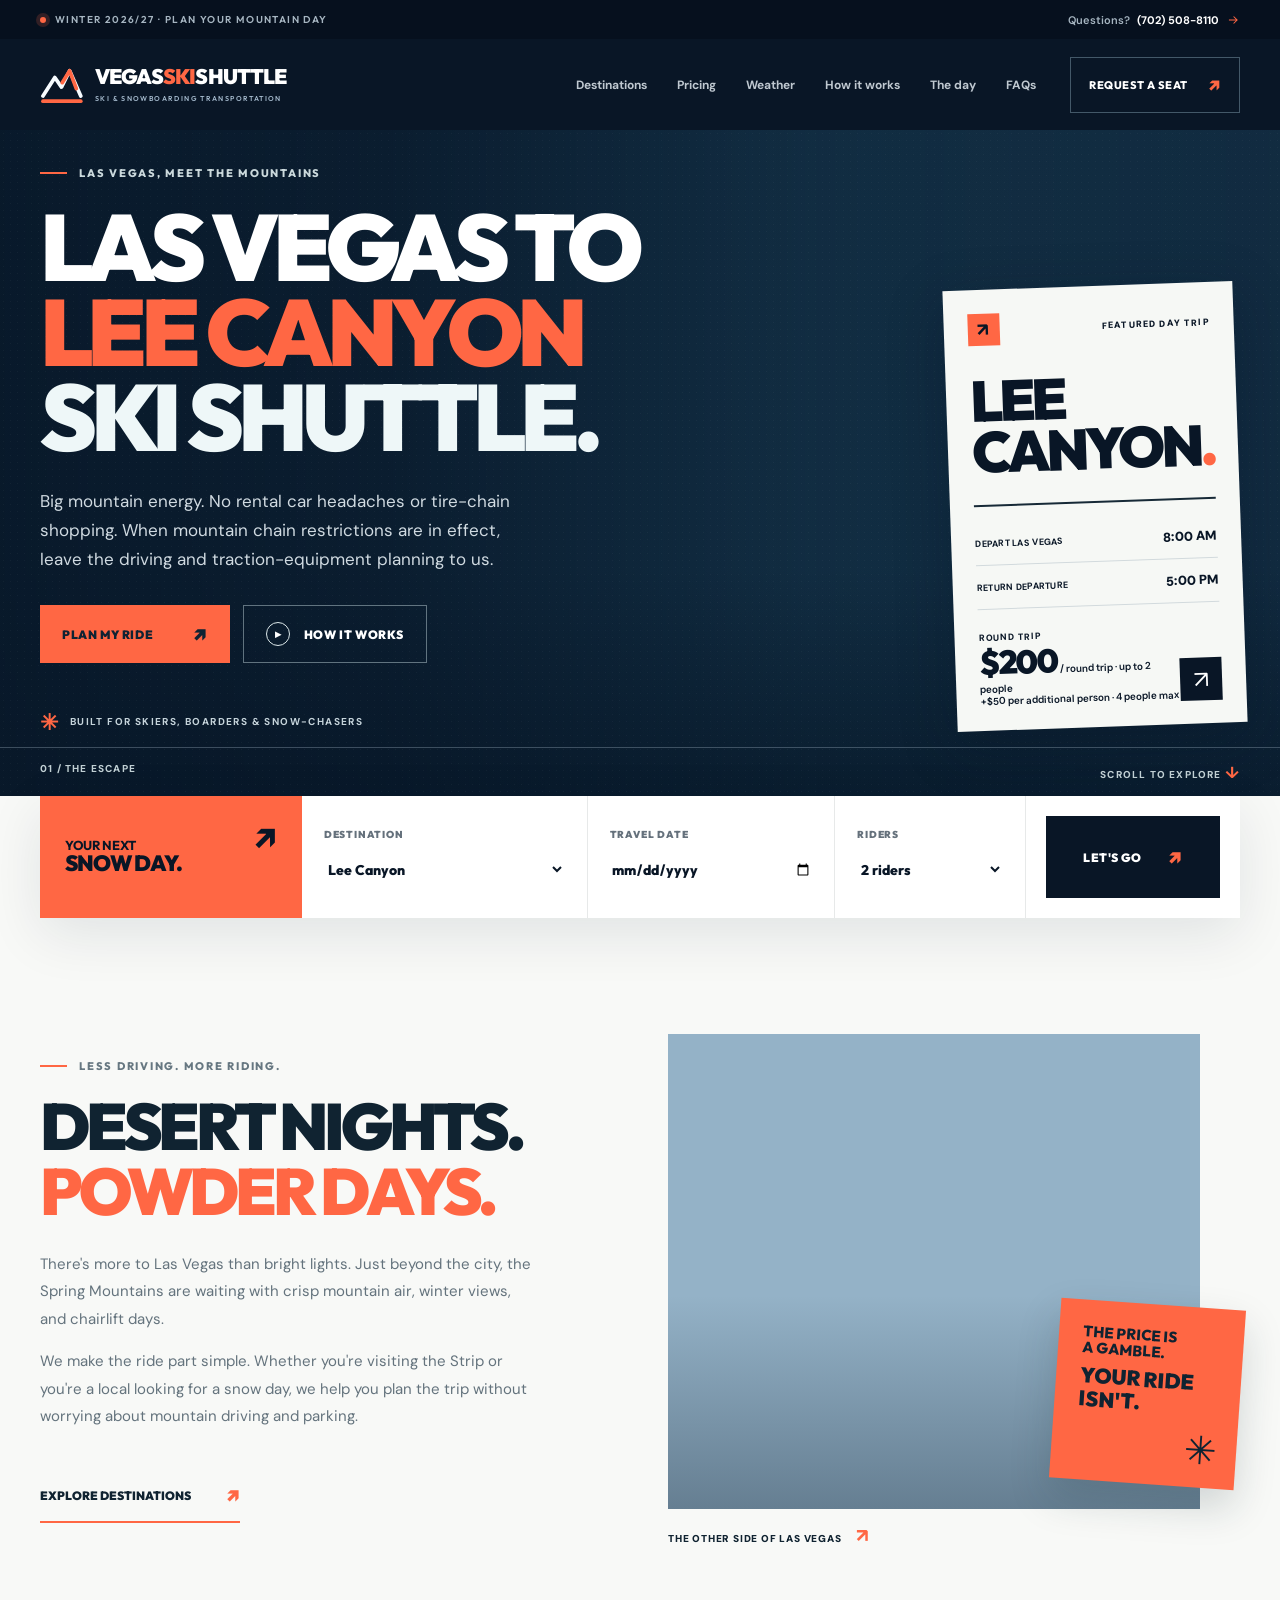
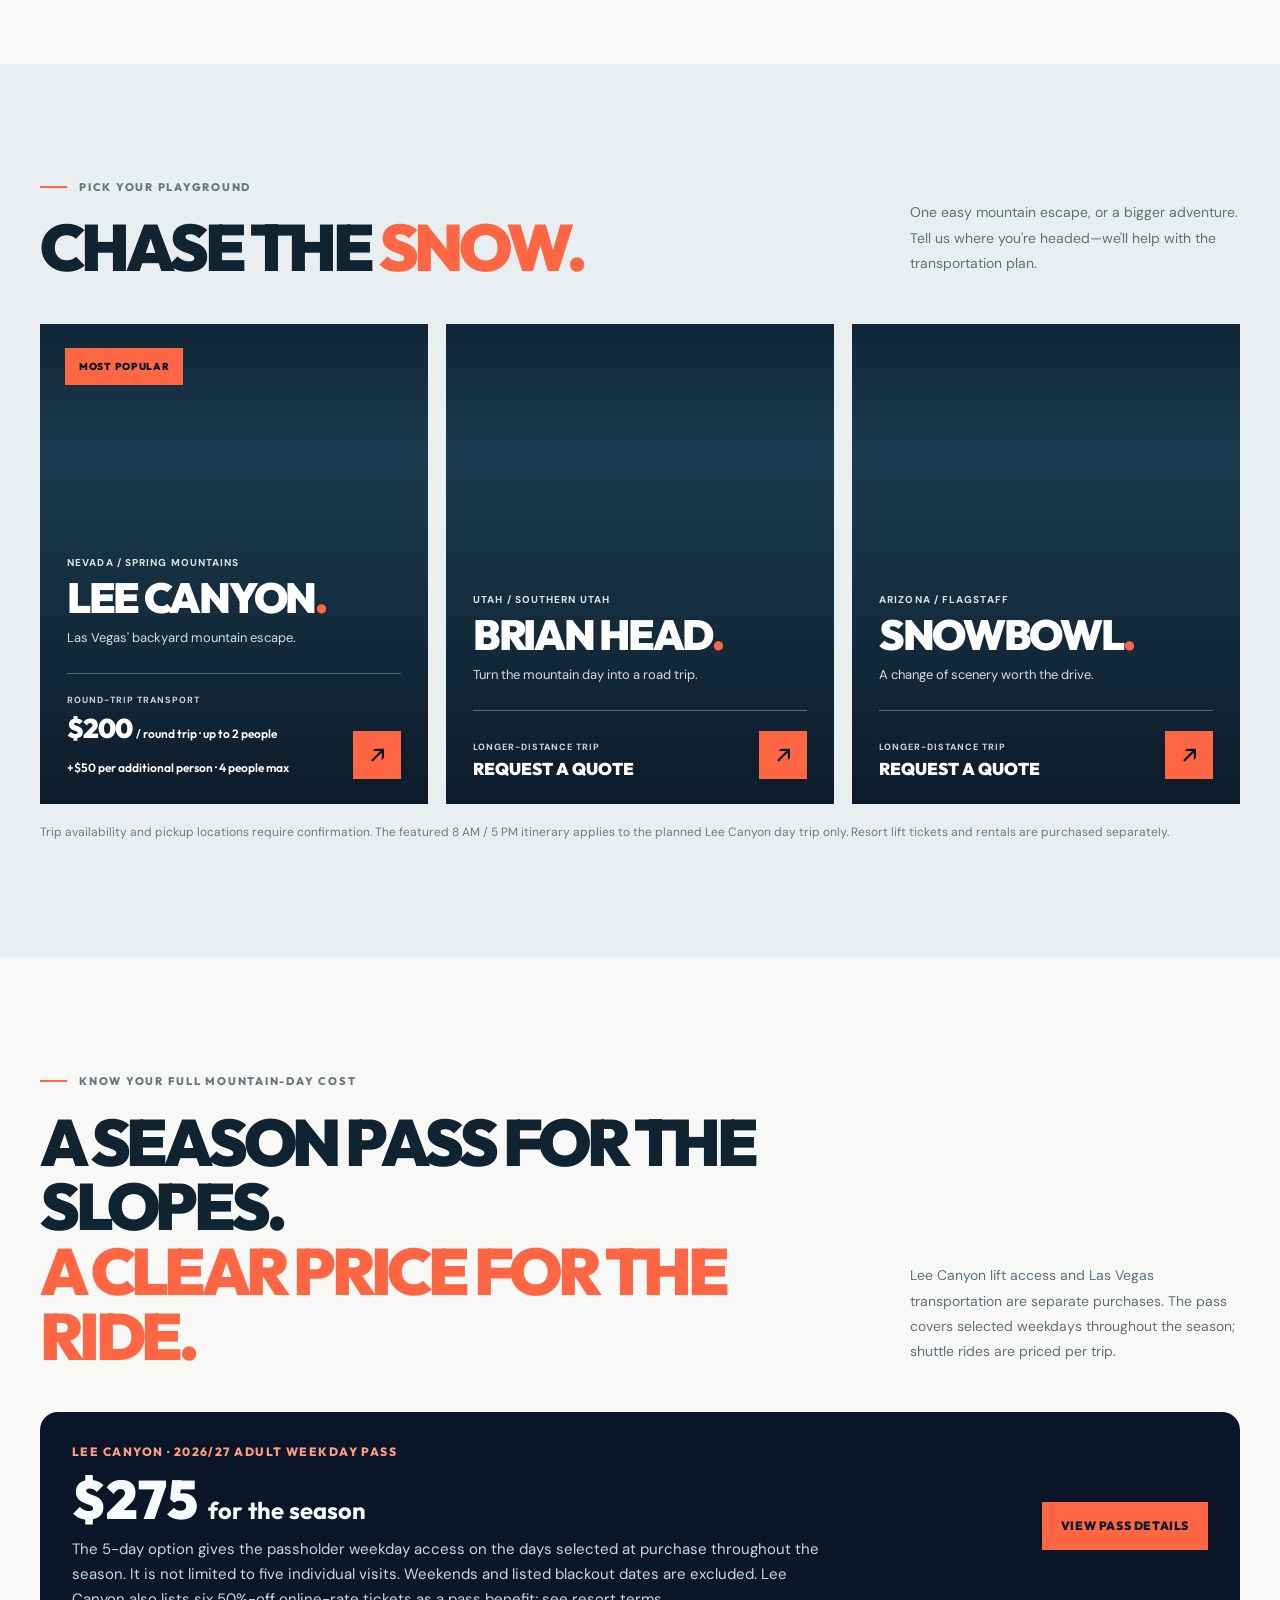
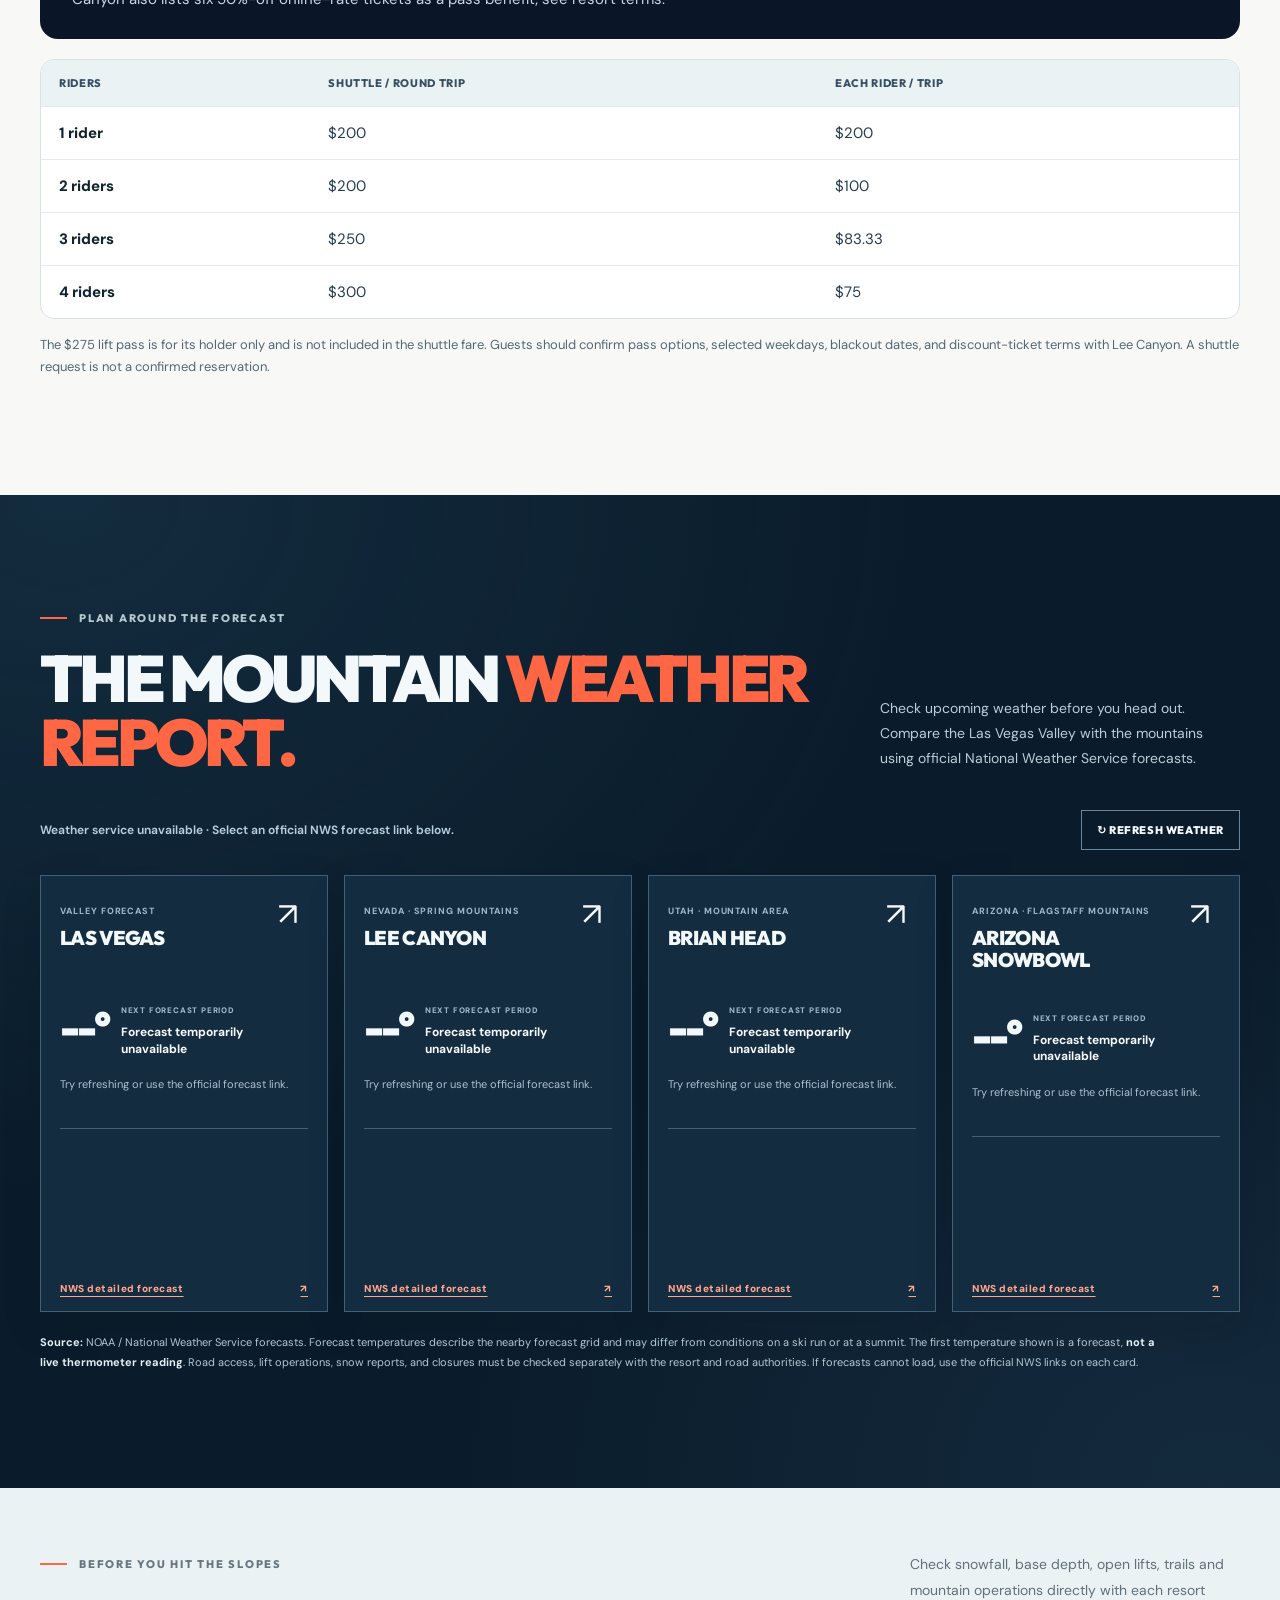
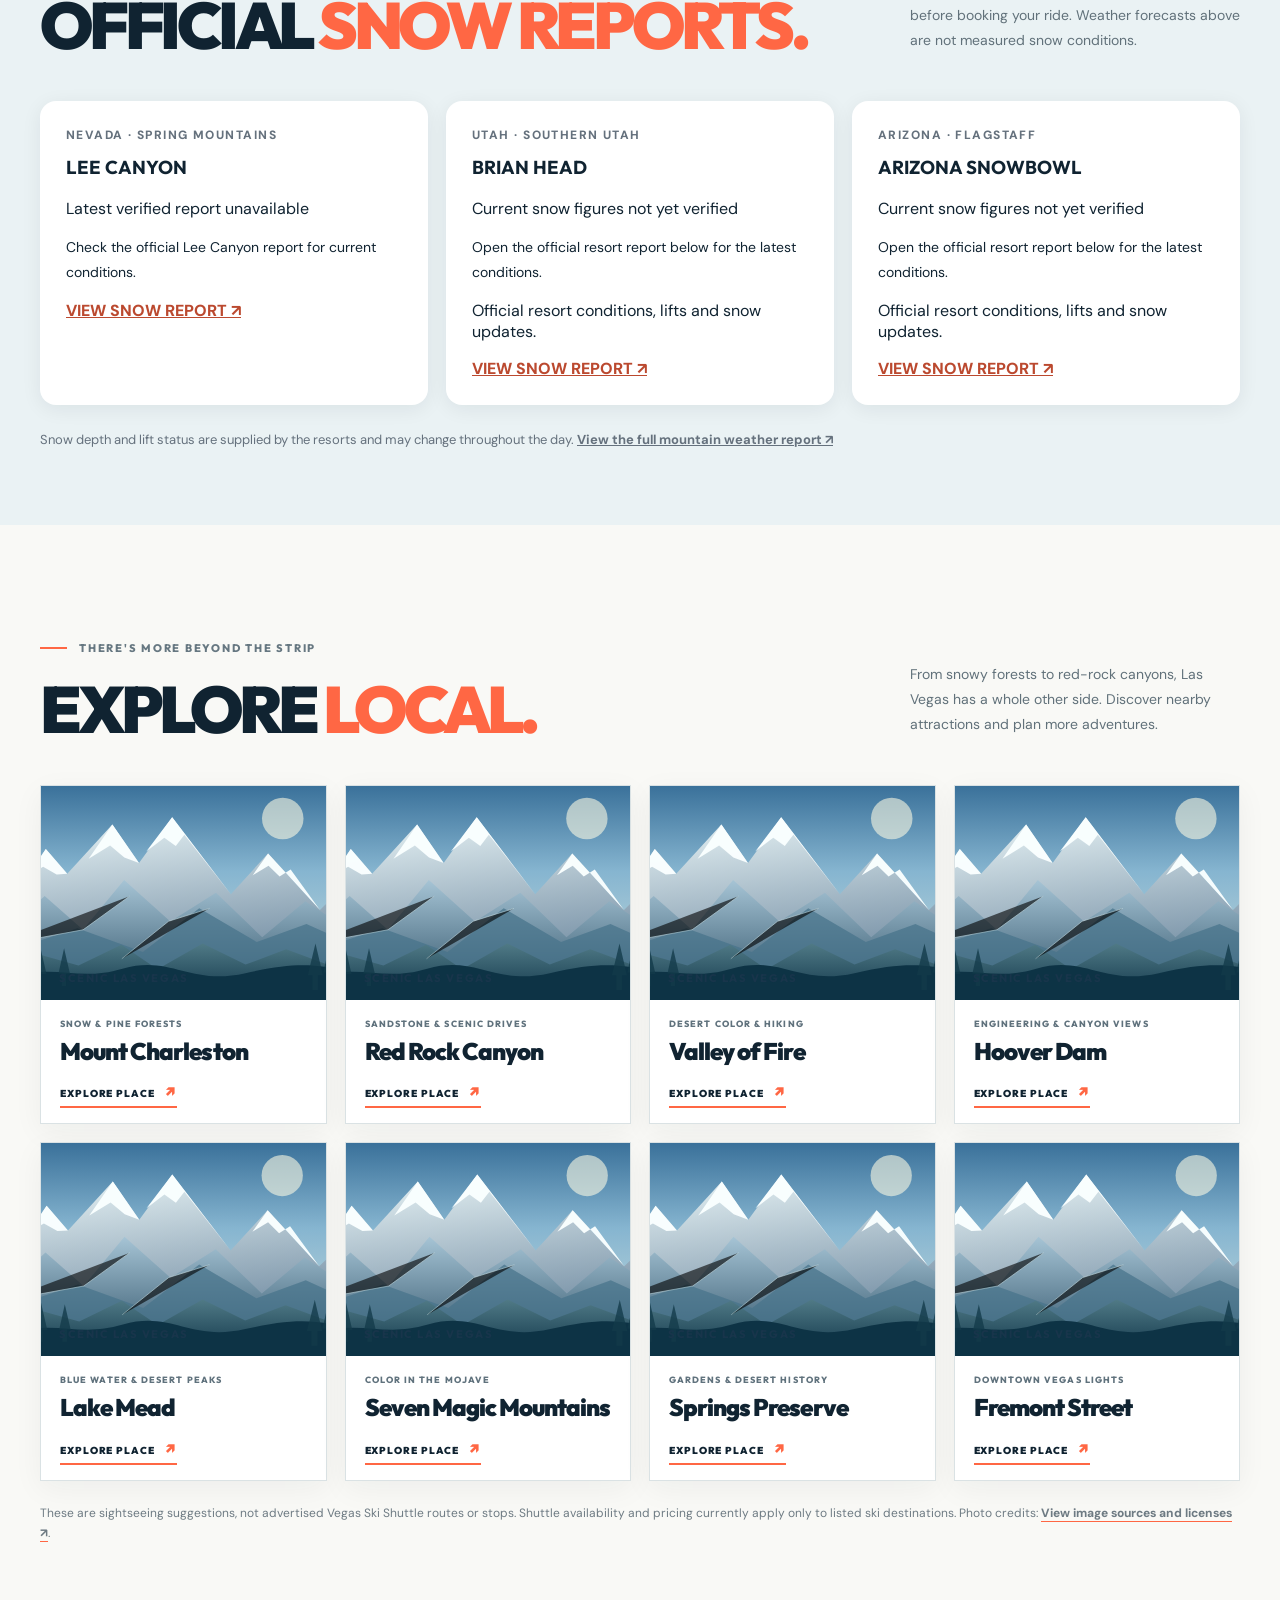
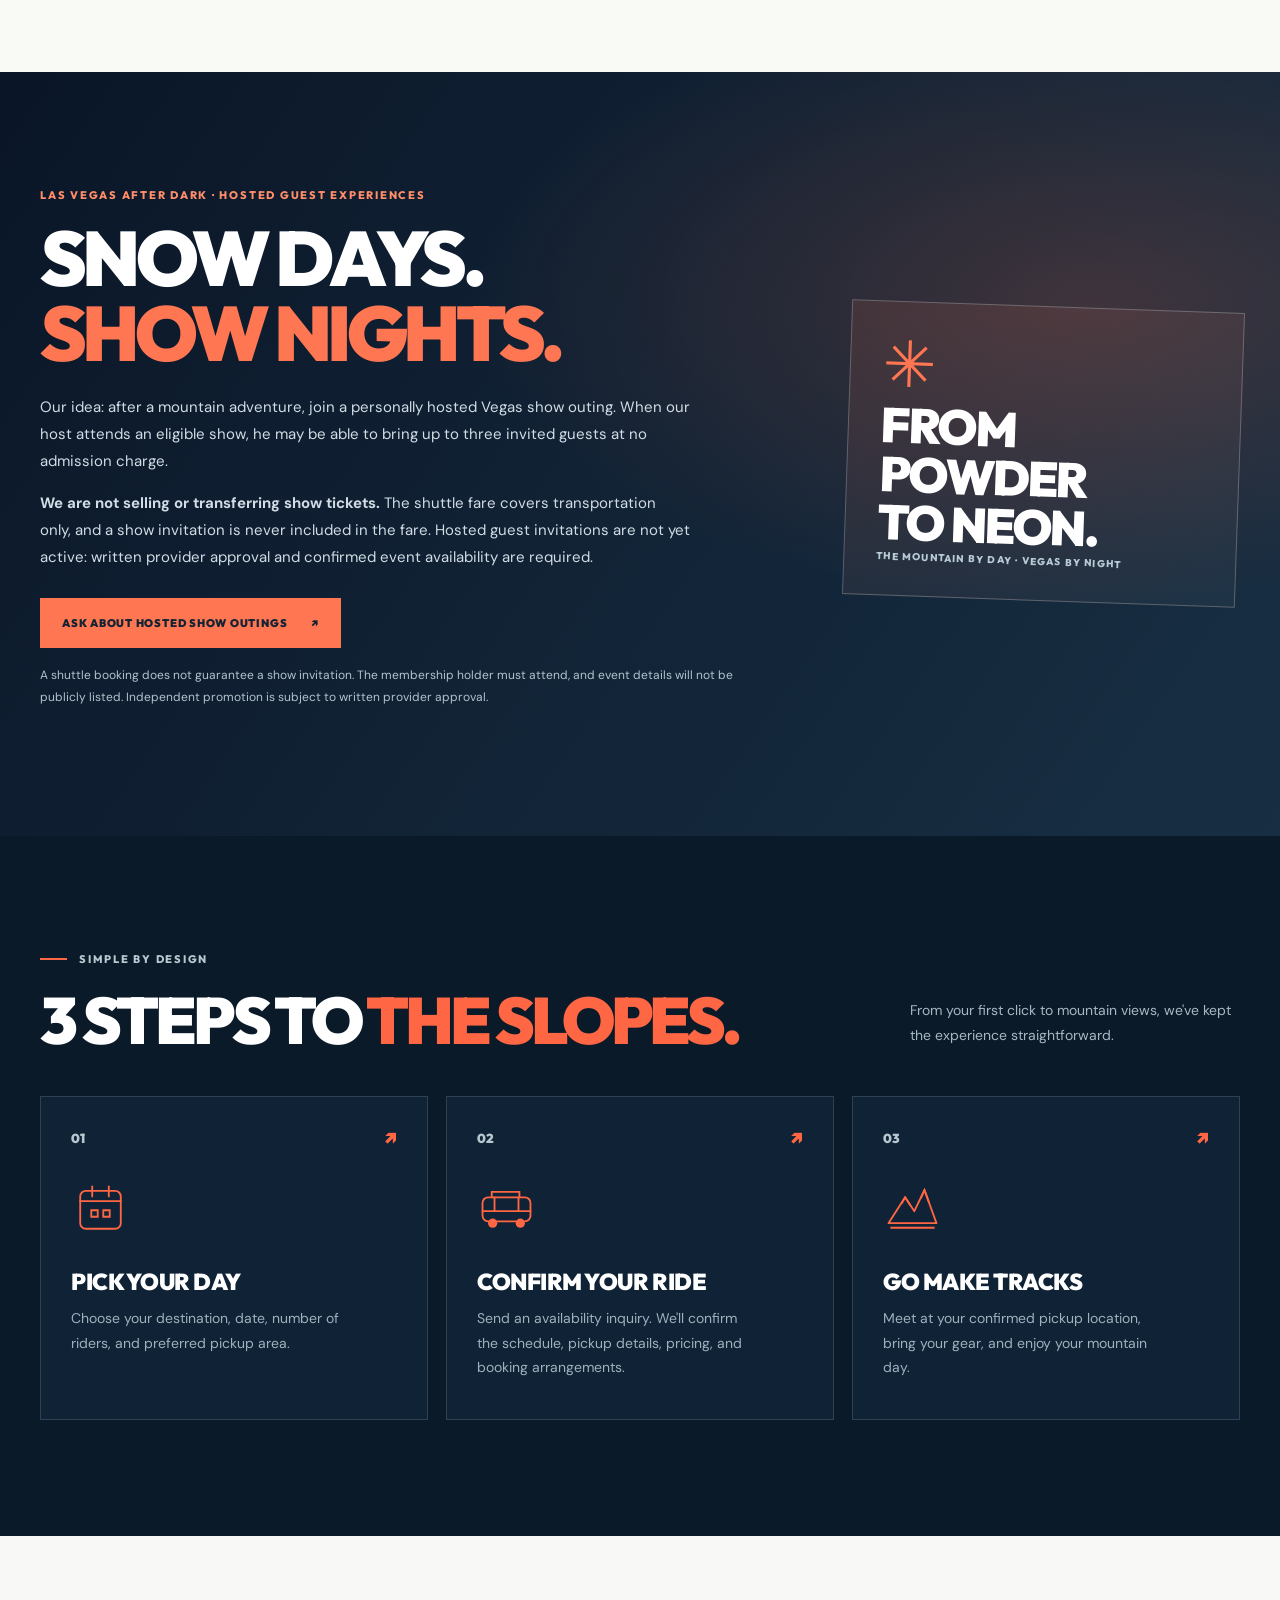
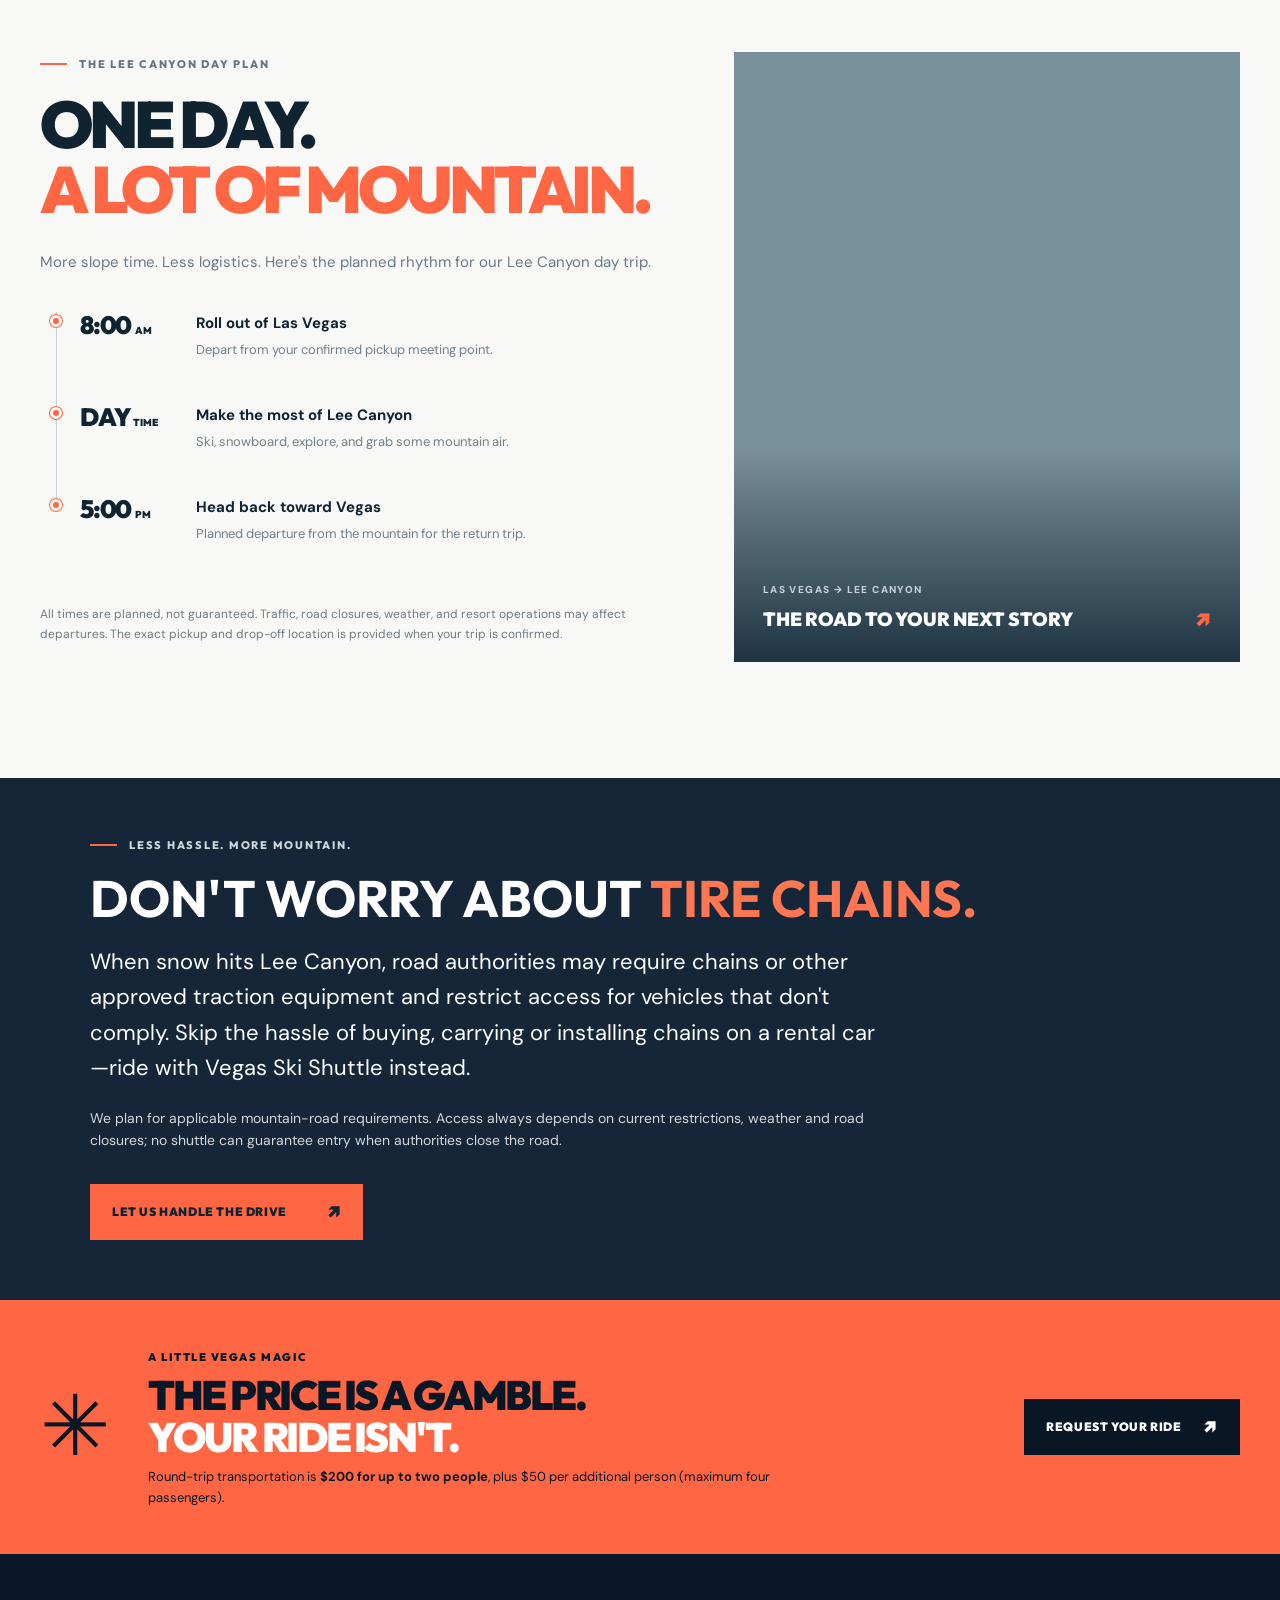
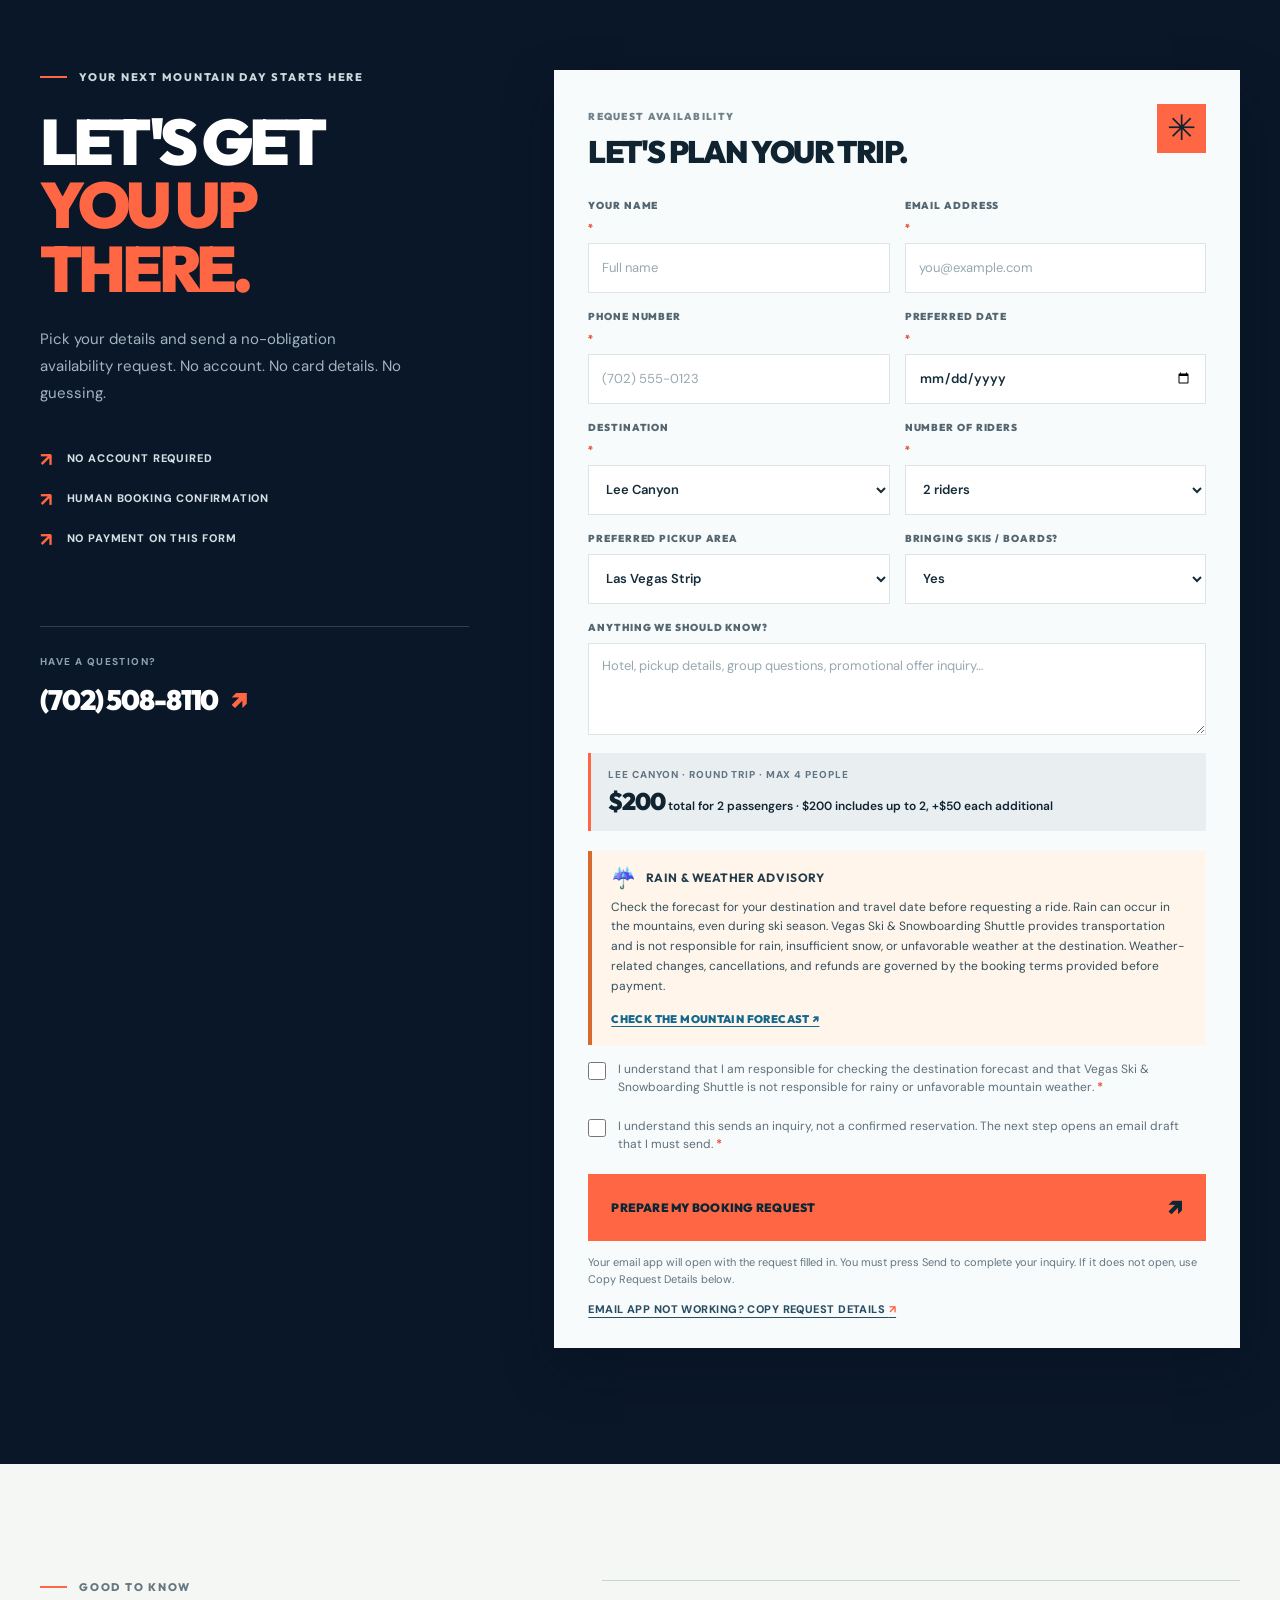
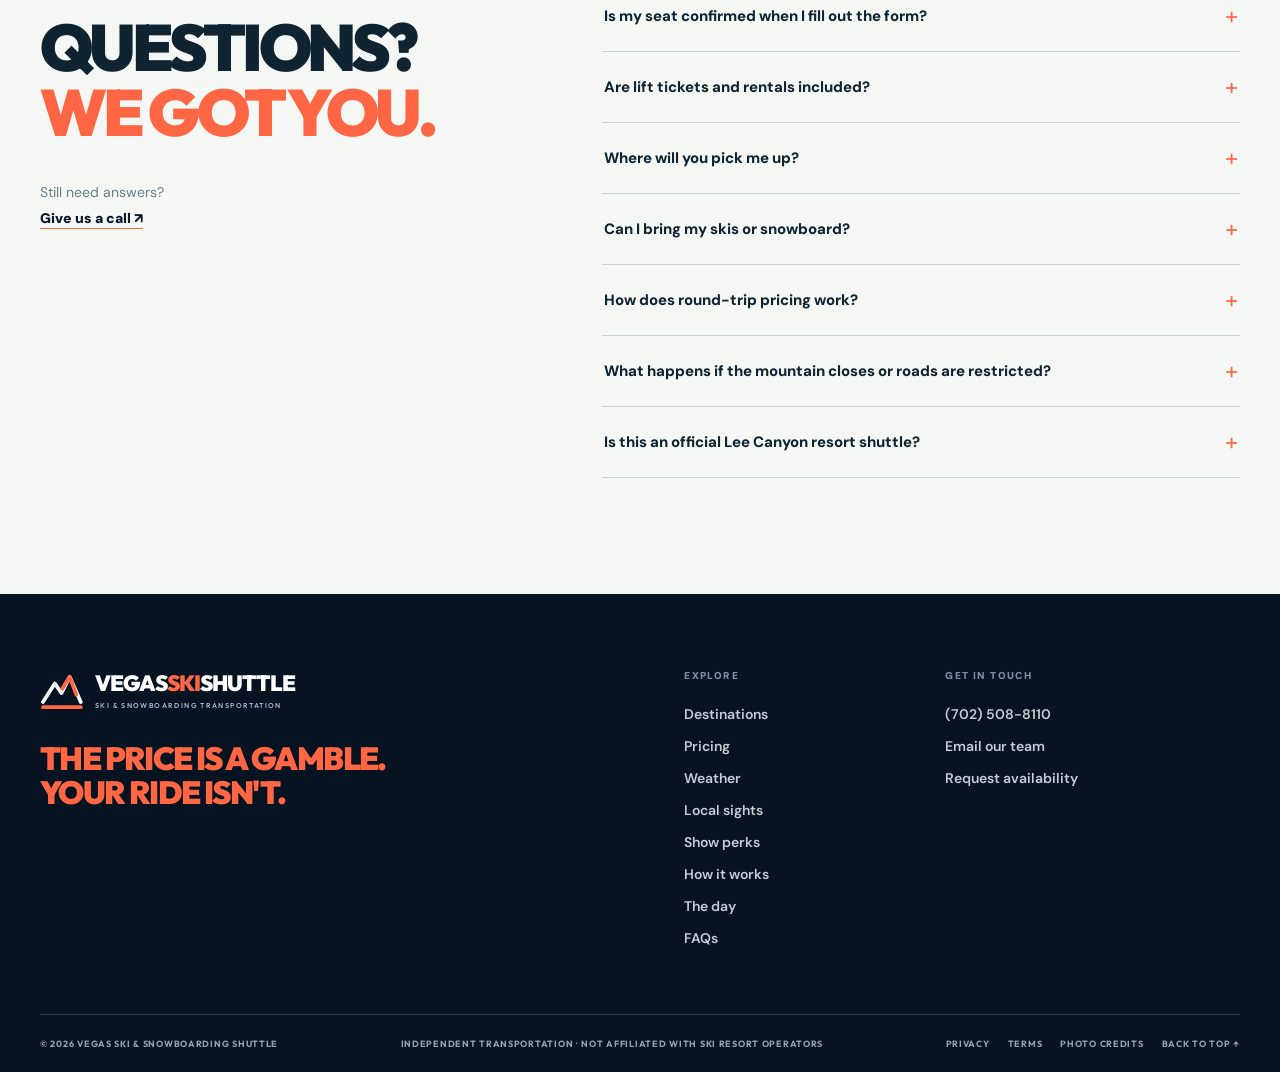
==== commit b133bb71: "Clarify hosted guest show outings are free, conditional, and not ticket resale" ====
--- a/index.html
+++ b/index.html
@@ -217,12 +217,12 @@
  <section class="shows-teaser section" id="vegas-shows" aria-labelledby="vegas-shows-title">
   <div class="container shows-inner">
    <div>
-    <div class="shows-kicker">LAS VEGAS AFTER DARK · FUTURE GUEST PERKS</div>
+    <div class="shows-kicker">LAS VEGAS AFTER DARK · HOSTED GUEST EXPERIENCES</div>
     <h2 id="vegas-shows-title">SNOW DAYS.<br><em>SHOW NIGHTS.</em></h2>
-    <p>Make more of your Vegas adventure. We're exploring optional entertainment perks for Vegas Ski Shuttle guests, including the possibility of complimentary show-ticket offers.</p>
-    <p>Show tickets are <strong>not currently included or available</strong> through Ski.Vegas. Any future complimentary offers will require partner approval, participating events, and confirmed availability.</p>
-    <a class="shows-cta" href="mailto:Booking@ski.vegas?subject=Interest%20in%20future%20Las%20Vegas%20show%20perks&amp;body=Hello%20Ski.Vegas%2C%0A%0AI%27m%20interested%20in%20future%20Las%20Vegas%20entertainment%20offers.%0A%0AMy%20ski%20shuttle%20date%20(if%20known)%3A%20%0ANumber%20of%20people%3A%20%0A%0AThank%20you.">ASK ABOUT FUTURE SHOW PERKS <span aria-hidden="true">↗</span></a>
-    <p class="shows-note">No purchase or shuttle booking guarantees entertainment tickets. Ski.Vegas is not affiliated with any show-ticket provider unless a partnership is separately announced.</p>
+    <p>Our idea: after a mountain adventure, join a personally hosted Vegas show outing. When our host attends an eligible show, he may be able to bring up to three invited guests at no admission charge.</p>
+    <p><strong>We are not selling or transferring show tickets.</strong> The shuttle fare covers transportation only, and a show invitation is never included in the fare. Hosted guest invitations are not yet active: written provider approval and confirmed event availability are required.</p>
+    <a class="shows-cta" href="mailto:Booking@ski.vegas?subject=Interest%20in%20hosted%20Vegas%20show%20outings&amp;body=Hello%20Ski.Vegas%2C%0A%0AI%27m%20interested%20in%20future%20Las%20Vegas%20entertainment%20offers.%0A%0AMy%20ski%20shuttle%20date%20(if%20known)%3A%20%0ANumber%20of%20people%3A%20%0A%0AThank%20you.">ASK ABOUT HOSTED SHOW OUTINGS <span aria-hidden="true">↗</span></a>
+    <p class="shows-note">A shuttle booking does not guarantee a show invitation. The membership holder must attend, and event details will not be publicly listed. Independent promotion is subject to written provider approval.</p>
    </div>
    <div class="shows-art" aria-hidden="true"><span class="shows-art-icon">✳</span><strong>FROM<br>POWDER<br>TO NEON.</strong><small>THE MOUNTAIN BY DAY · VEGAS BY NIGHT</small></div>
   </div>
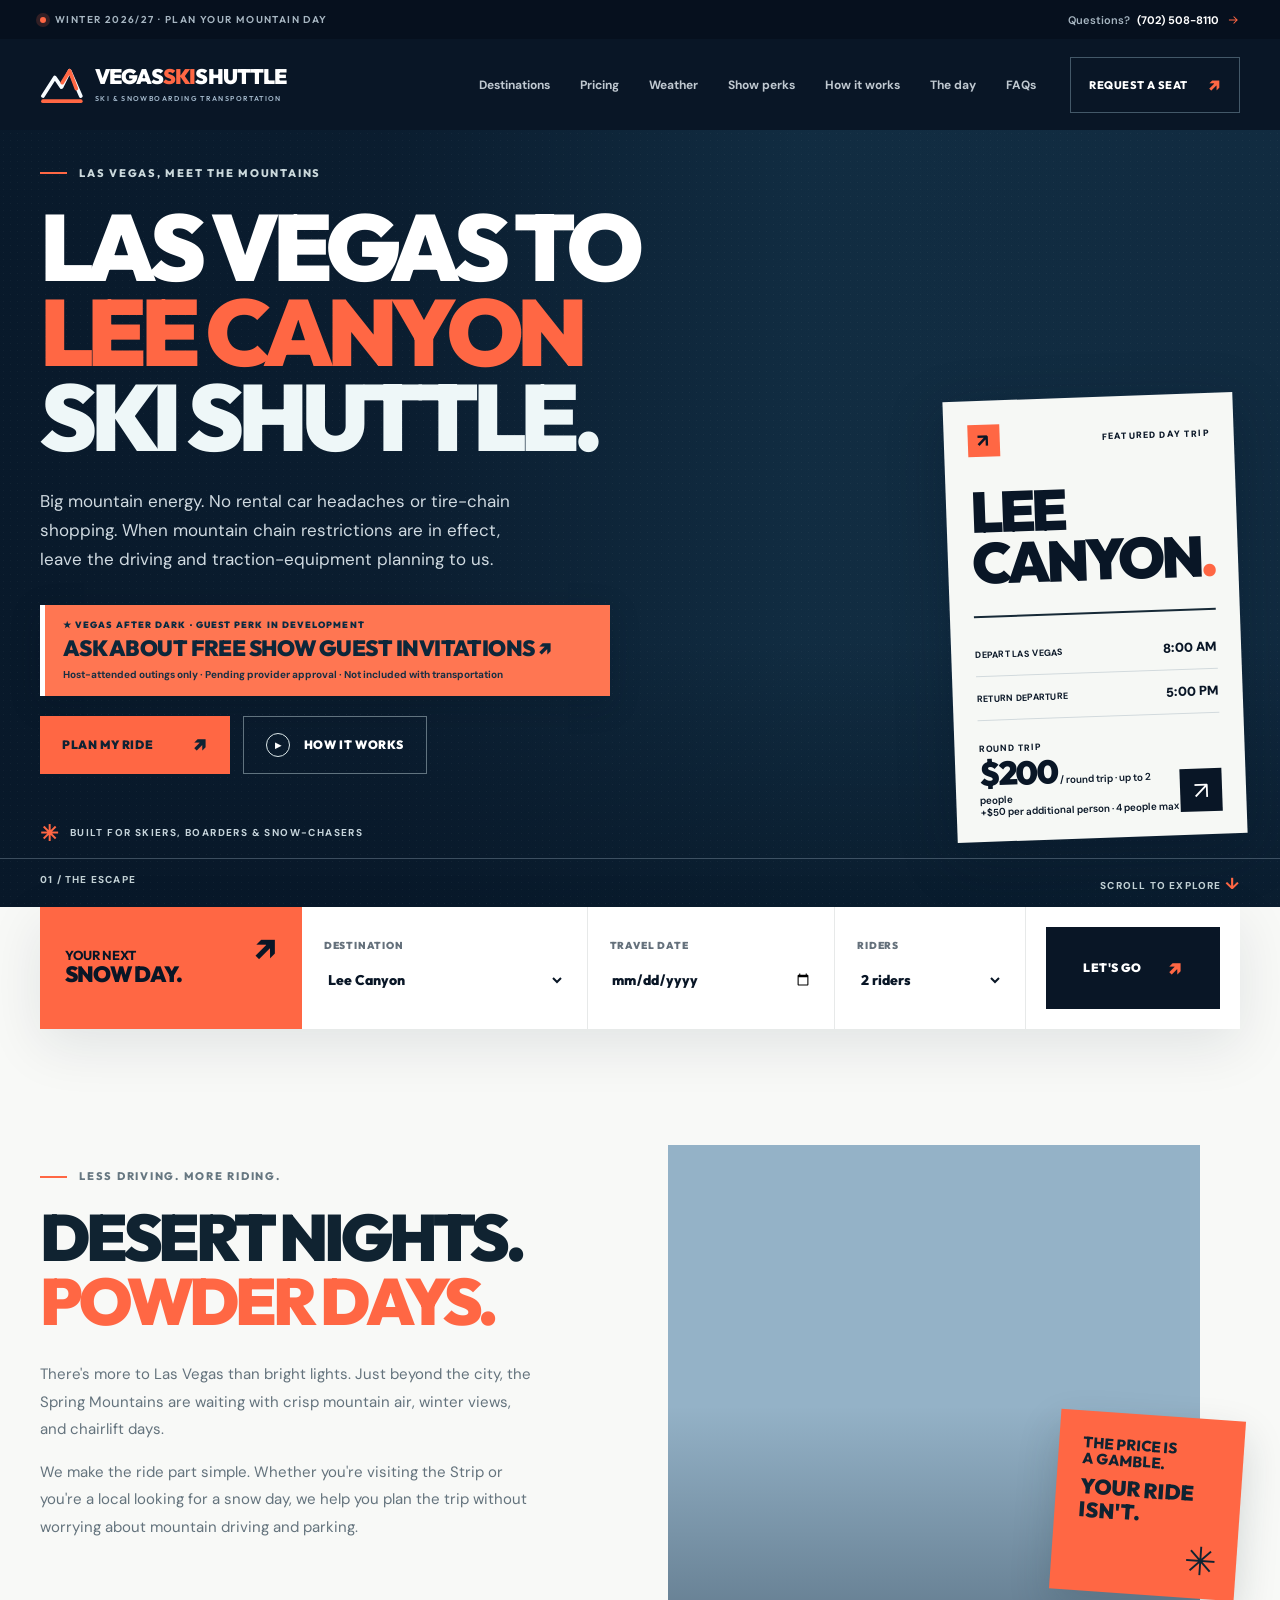
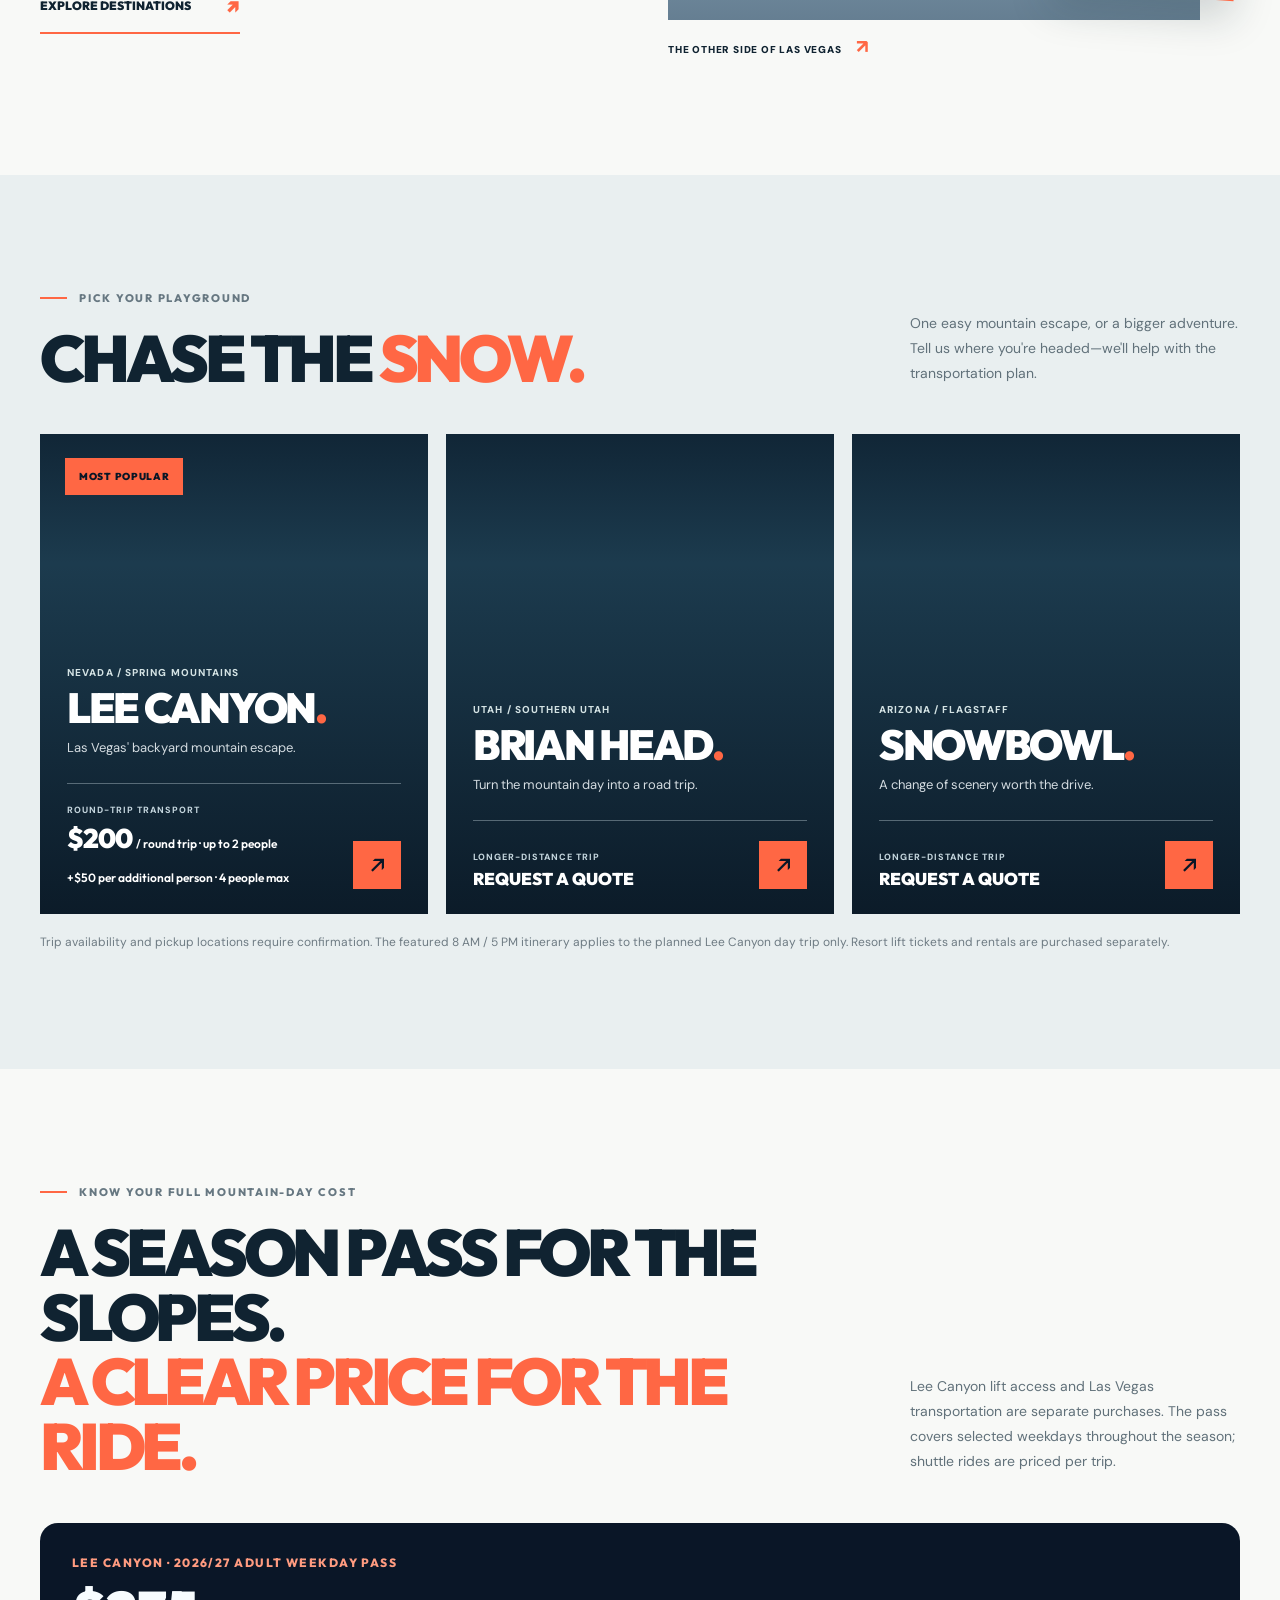
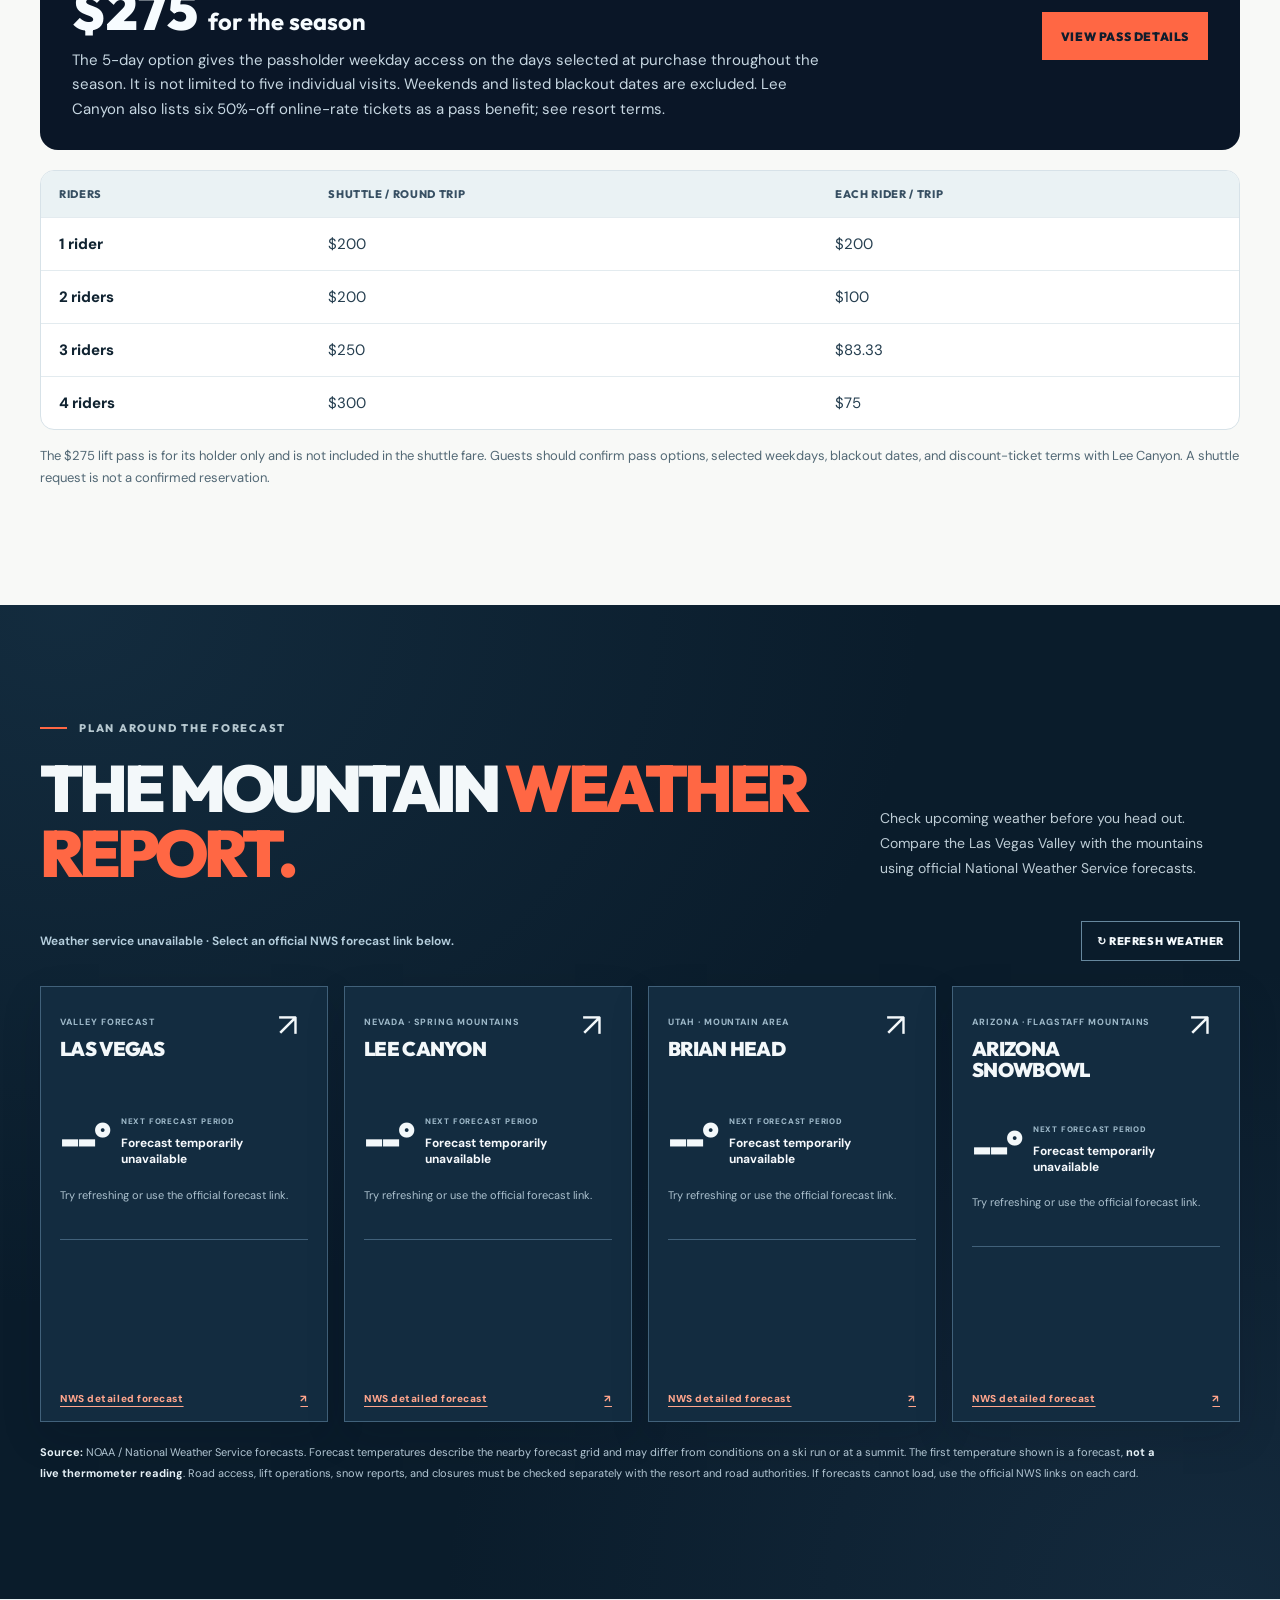
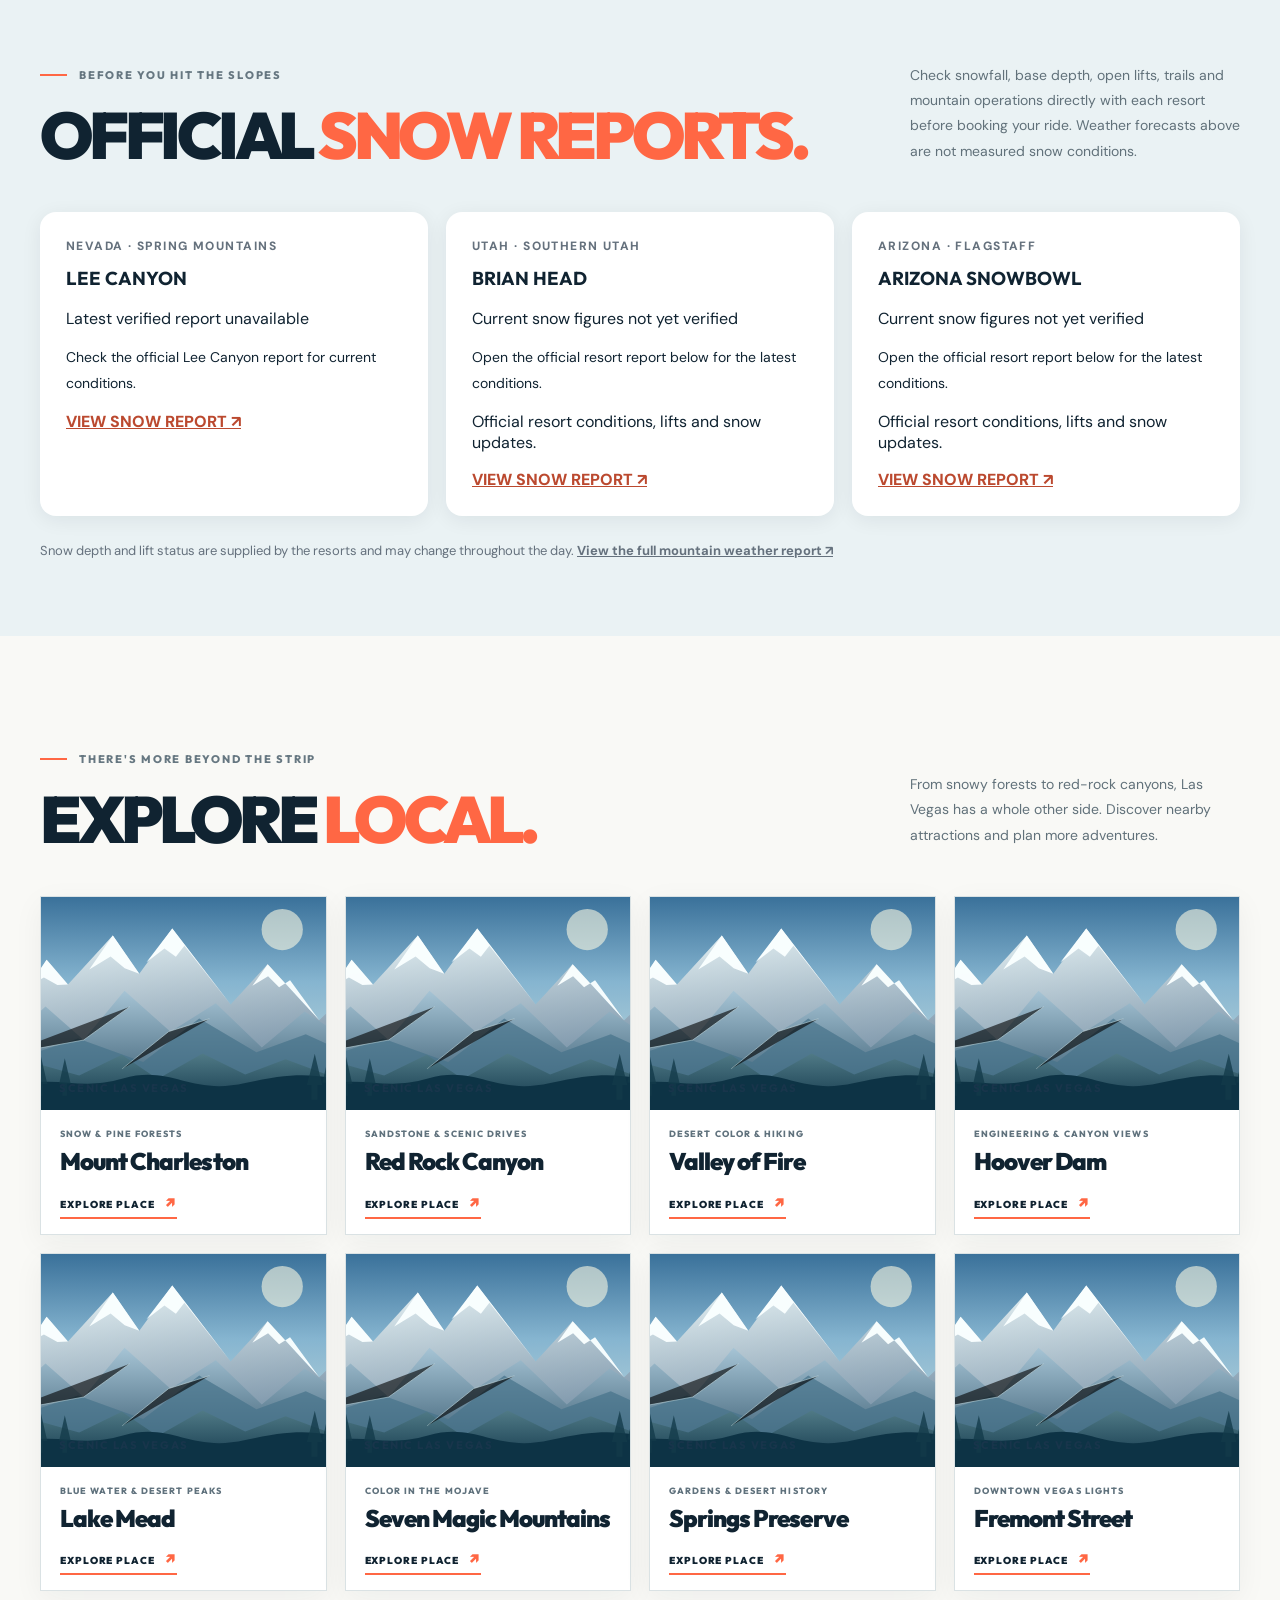
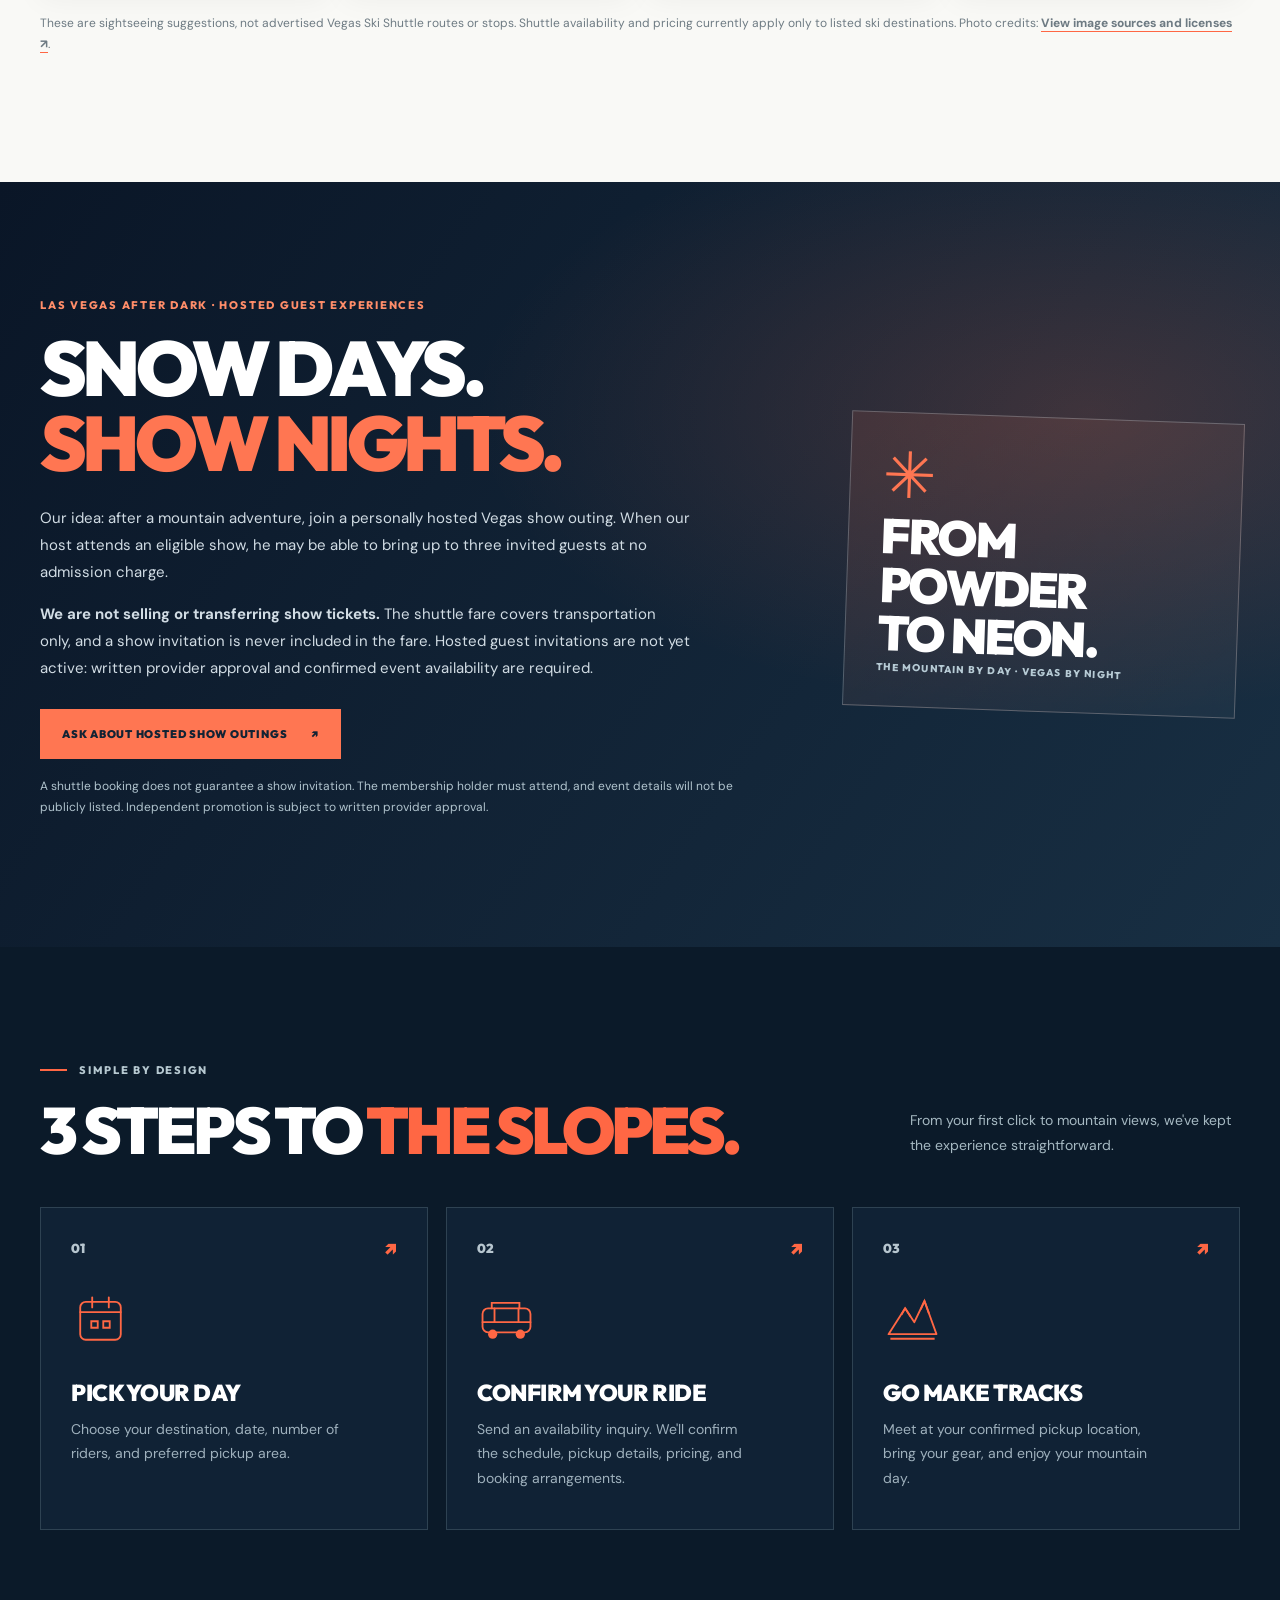
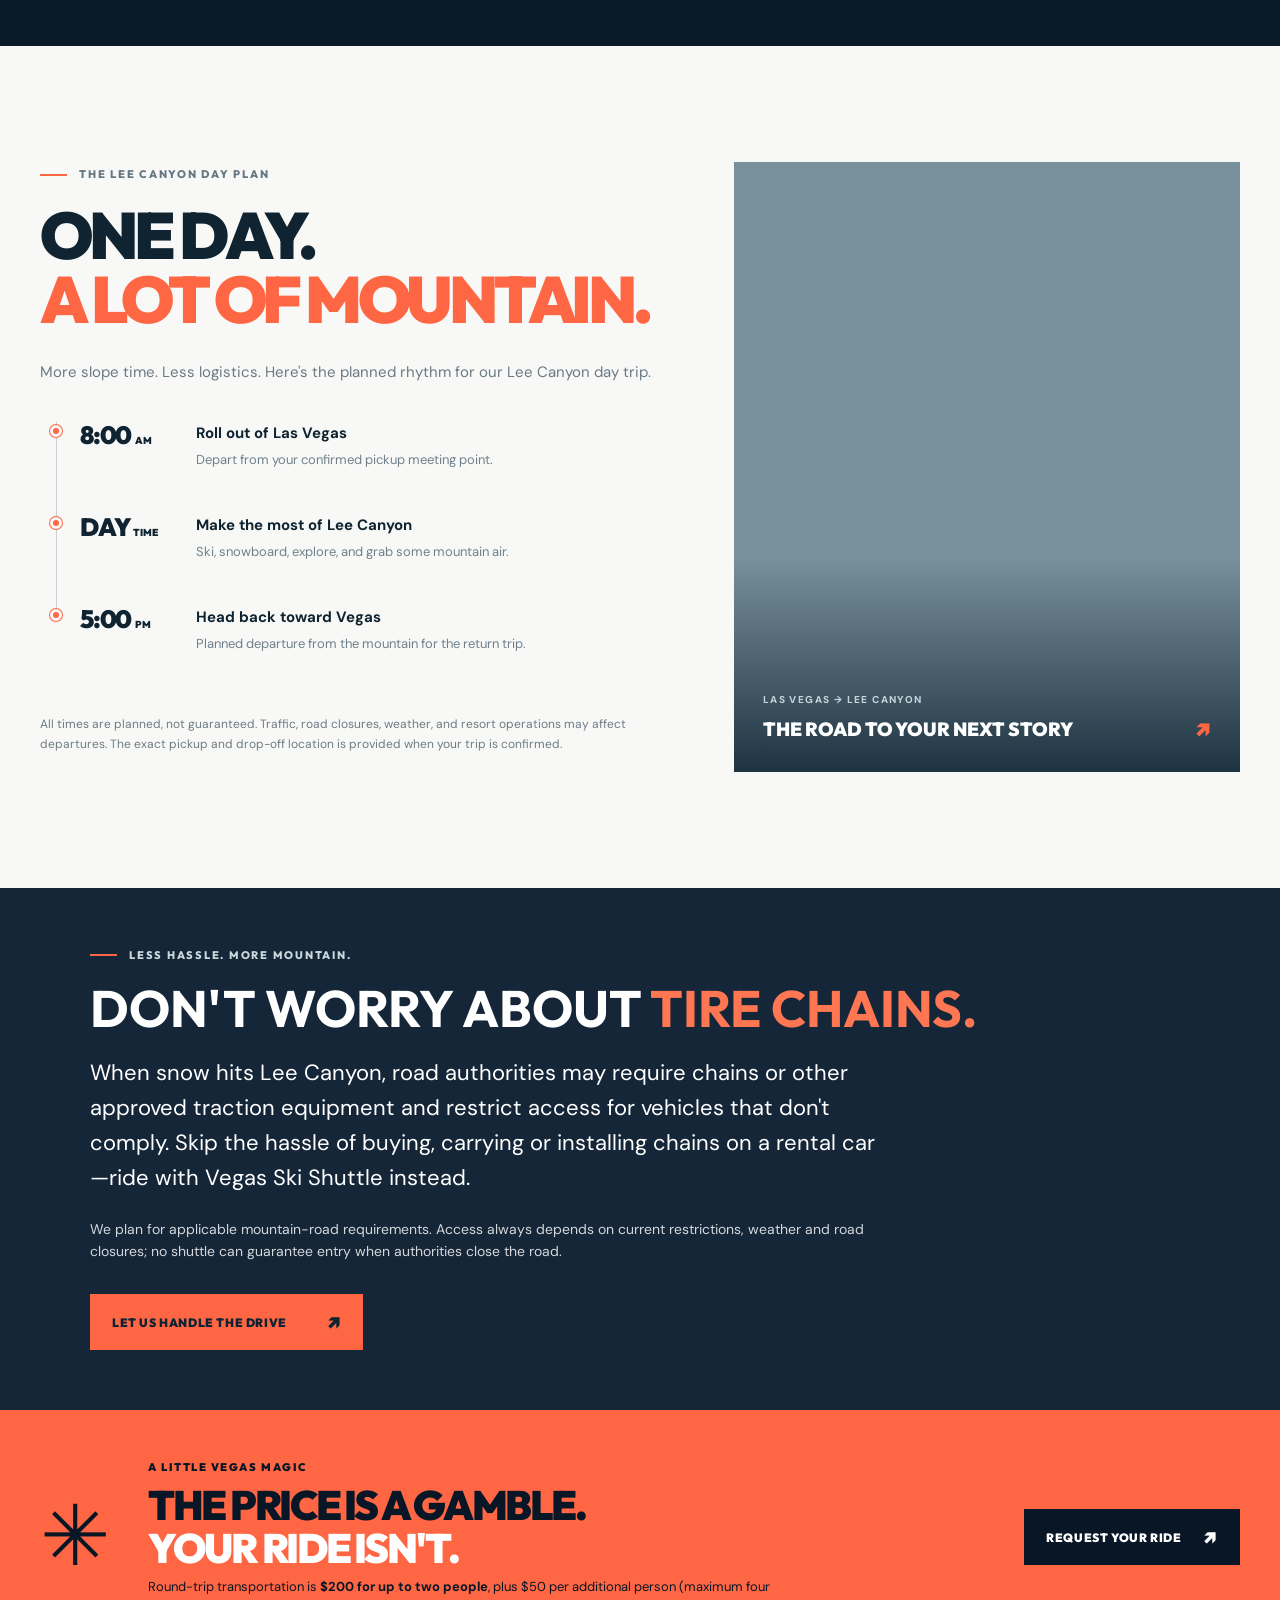
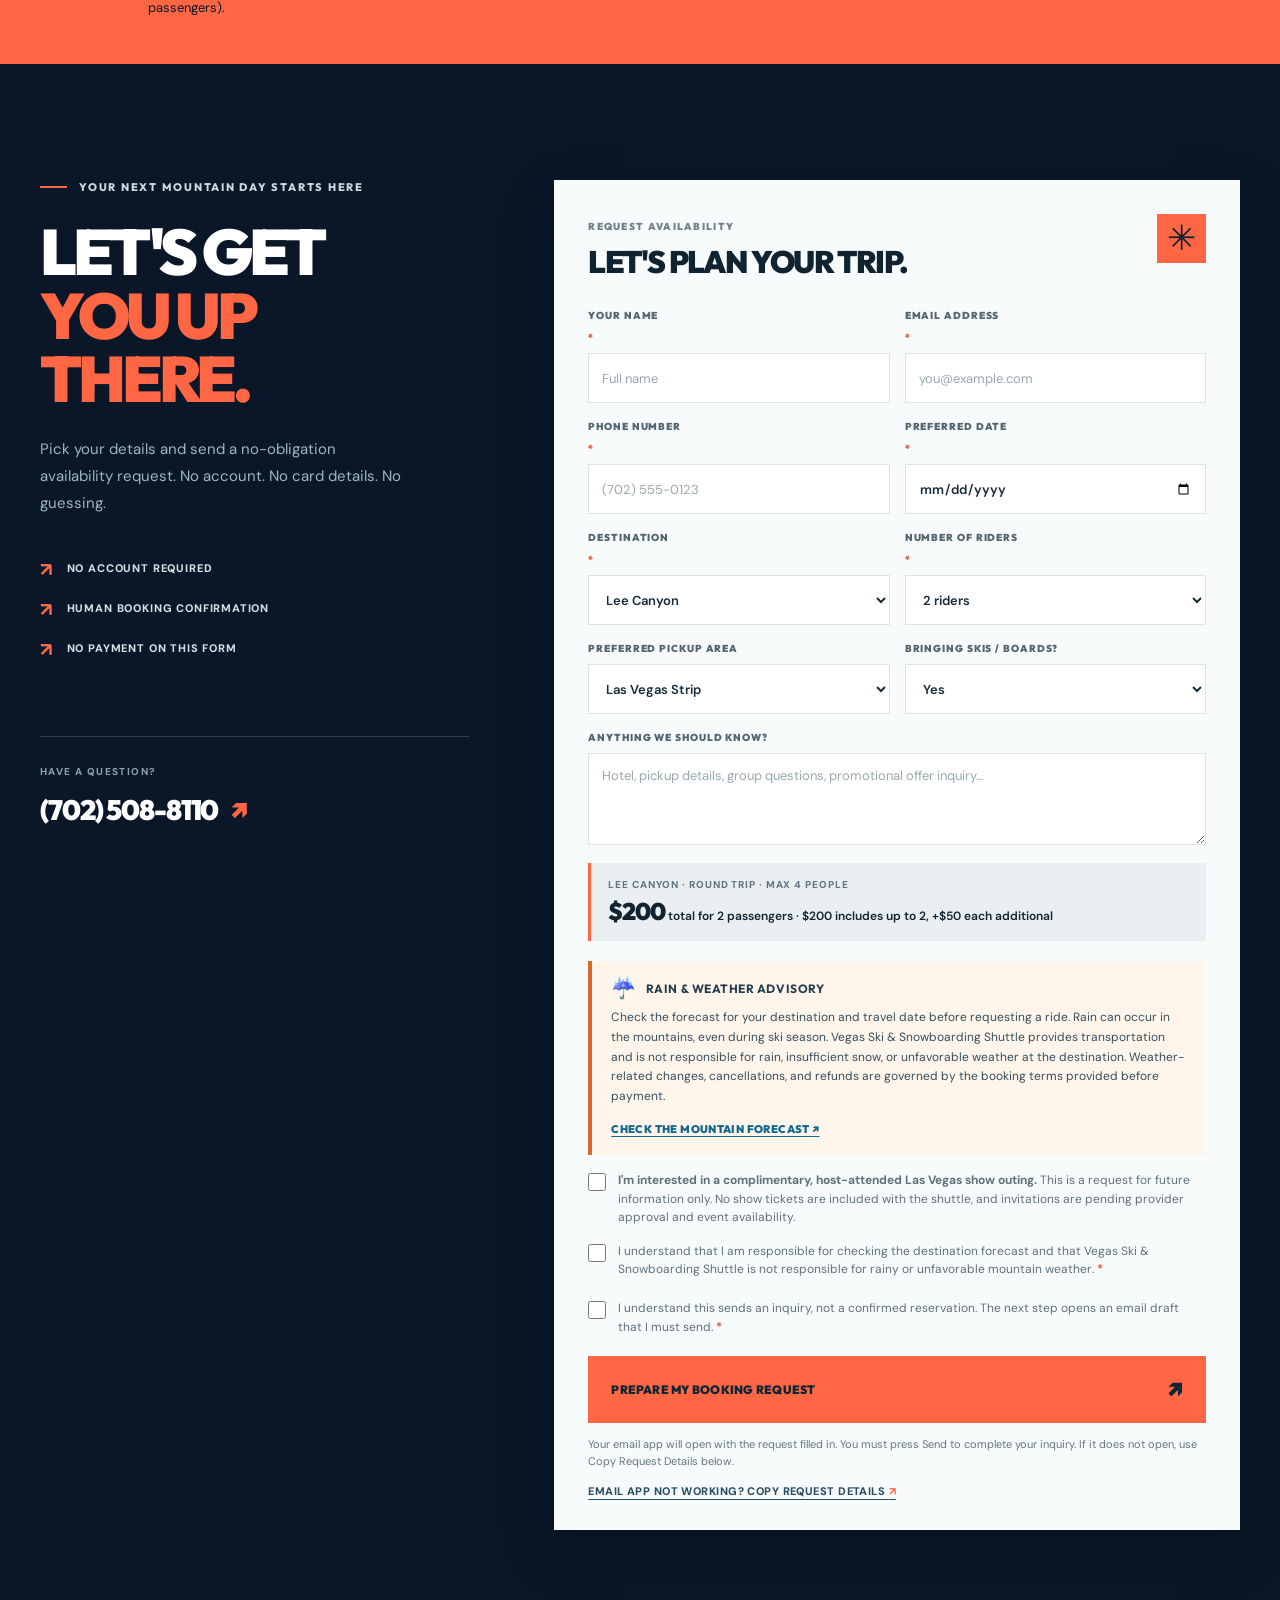
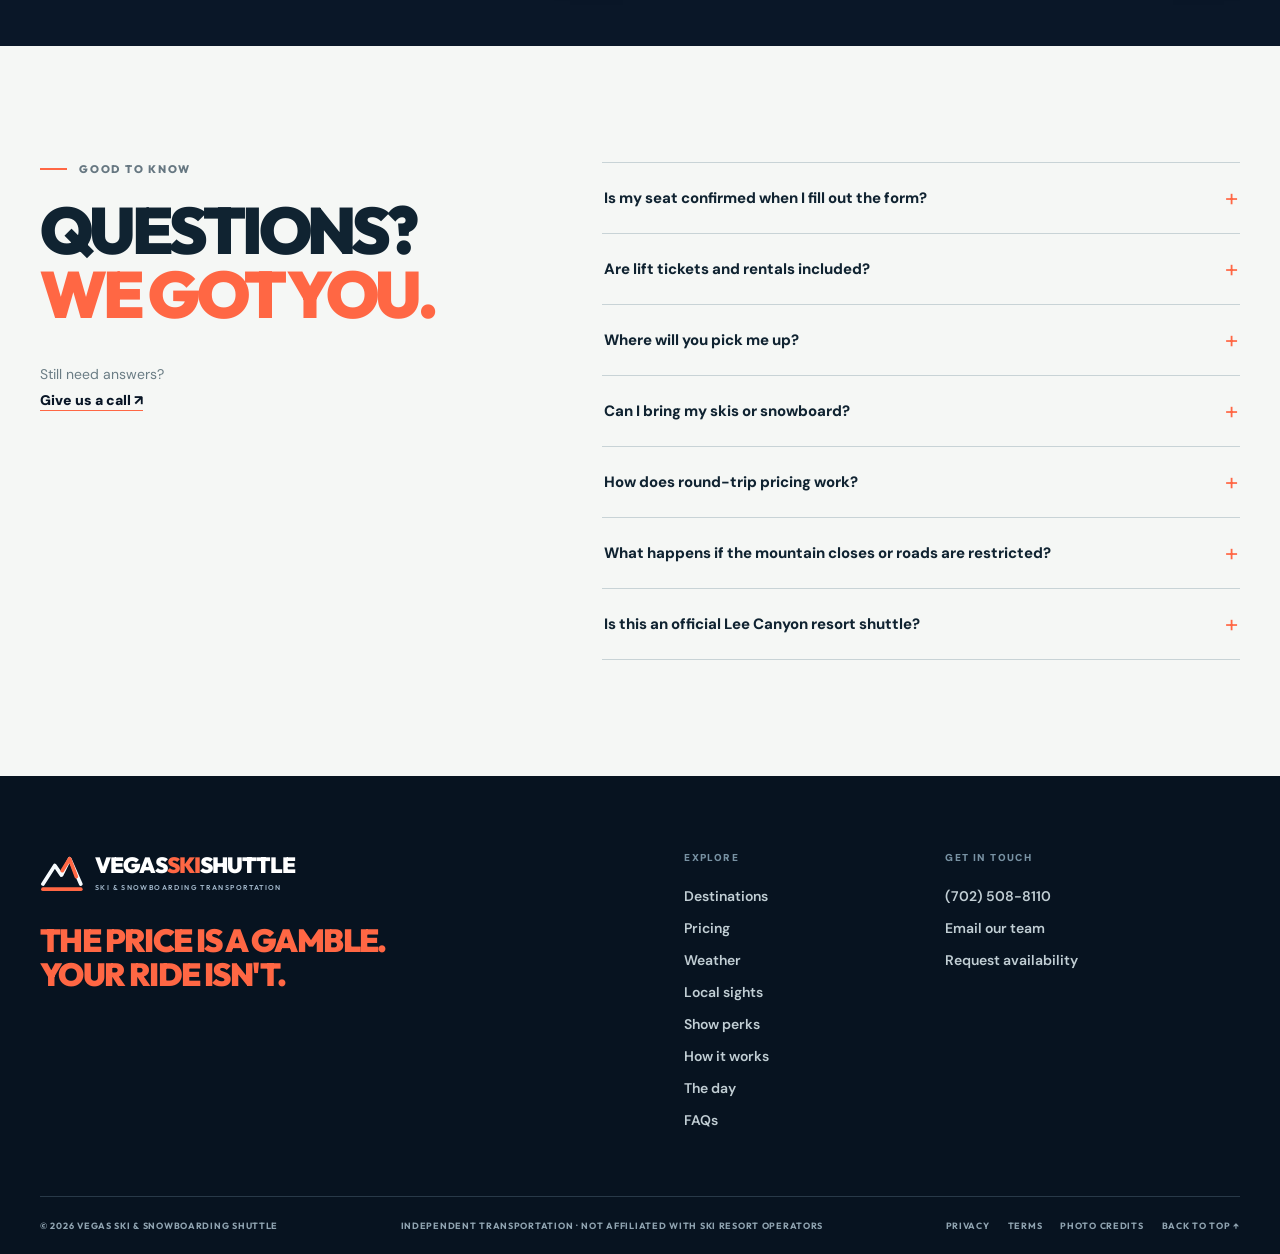
==== commit c3b17014: "Put show guest invitation teaser in Ski.Vegas hero and booking form" ====
--- a/index.html
+++ b/index.html
@@ -23,7 +23,16 @@
  <link rel="preconnect" href="https://fonts.gstatic.com" crossorigin>
  <link rel="preconnect" href="https://images.unsplash.com">
  <link href="https://fonts.googleapis.com/css2?family=DM+Sans:wght@400;500;600;700;800&family=Outfit:wght@400;500;600;700;800;900&display=swap" rel="stylesheet">
- <link rel="stylesheet" href="style-weather-v2.css?v=20261120-pricing">
+ <link rel="stylesheet" href="style-weather-v2.css?v=20261121-hosted-shows">
+ <style>
+ .hero-show-promo{display:flex;flex-direction:column;gap:6px;max-width:570px;margin:20px 0 20px;padding:14px 18px;background:#ff7652;color:#071d30;border-left:5px solid #fff;box-shadow:0 8px 28px #07142135;text-decoration:none}
+ .hero-show-promo .hero-show-label{font:900 9px "Outfit",sans-serif;letter-spacing:.12em;color:#0b2b41}
+ .hero-show-promo strong{font:900 clamp(15px,2vw,22px)/1.16 "Outfit",sans-serif;letter-spacing:-.025em;color:#0d273a}
+ .hero-show-promo strong span{font-size:21px}
+ .hero-show-promo small{font:700 10px/1.4 "DM Sans",sans-serif;color:#172f43}
+ .hero-show-promo:hover,.hero-show-promo:focus-visible{background:#fff}
+ @media(max-width:620px){.hero-show-promo{margin:13px 0 15px;padding:10px 13px;max-width:365px}.hero-show-promo strong{font-size:15px}.hero-show-promo .hero-show-label{font-size:8px}.hero-show-promo small{font-size:9px}}
+ </style>
  <style>
  /* Entertainment feature: no ticket offer is active without written partner authorization. */
  .shows-teaser{background:#101f31;color:#fff;position:relative;overflow:hidden}
@@ -42,7 +51,7 @@
  .shows-teaser .shows-note{font-size:12px;color:#b1c4ce;margin-top:17px;max-width:760px}
  @media(max-width:760px){.shows-teaser .shows-inner{grid-template-columns:1fr}.shows-teaser .shows-art{min-height:175px;transform:none;padding:22px}.shows-teaser .shows-art-icon{font-size:42px}.shows-teaser h2{font-size:clamp(42px,11vw,64px)}}
  </style>
- <script src="script-weather-v2.js?v=20261107-rain" defer></script>
+ <script src="script-weather-v2.js?v=20261121-hosted-shows" defer></script>
  <title>Las Vegas to Lee Canyon Ski Shuttle | Vegas Ski Shuttle</title>
 </head>
 <body>
@@ -63,6 +72,7 @@
  <a href="#destinations">Destinations</a>
  <a href="#pricing">Pricing</a>
  <a href="#weather">Weather</a>
+ <a href="#vegas-shows">Show perks</a>
  <a href="#how-it-works">How it works</a>
  <a href="#schedule">The day</a>
  <a href="#faq">FAQs</a>
@@ -83,6 +93,7 @@
  <div class="eyebrow light"><span class="eyebrow-line"></span> LAS VEGAS, MEET THE MOUNTAINS</div>
  <h1 id="hero-heading">LAS VEGAS TO<br><em>LEE CANYON</em><br><span>SKI SHUTTLE.</span></h1>
  <p class="hero-description">Big mountain energy. No rental car headaches or tire-chain shopping. When mountain chain restrictions are in effect, leave the driving and traction-equipment planning to us.</p>
+ <a class="hero-show-promo" href="#vegas-shows"><span class="hero-show-label">★ VEGAS AFTER DARK · GUEST PERK IN DEVELOPMENT</span><strong>ASK ABOUT FREE SHOW GUEST INVITATIONS <span aria-hidden="true">↗</span></strong><small>Host-attended outings only · Pending provider approval · Not included with transportation</small></a>
  <div class="hero-buttons"><a class="btn btn-orange" href="#booking">PLAN MY RIDE <span>↗</span></a><a class="btn btn-ghost" href="#how-it-works"><span class="play-icon">▶</span> HOW IT WORKS</a></div>
  <div class="hero-micro"><span class="micro-symbol">✳</span> BUILT FOR SKIERS, BOARDERS & SNOW-CHASERS</div>
  </div>
@@ -273,6 +284,7 @@
  <label class="wide-label">ANYTHING WE SHOULD KNOW?<textarea name="message" id="message" rows="3" placeholder="Hotel, pickup details, group questions, promotional offer inquiry…"></textarea></label>
  <div id="rateEstimate" class="rate-estimate" aria-live="polite"><span>LEE CANYON REFERENCE RATE</span><strong>$200 <small>/ round trip · up to 2 people</small></strong></div>
  <div class="rain-advisory" role="note" aria-labelledby="rainWarningTitle"><div class="rain-advisory-heading"><span aria-hidden="true">☔</span><strong id="rainWarningTitle">RAIN &amp; WEATHER ADVISORY</strong></div><p>Check the forecast for your destination and travel date before requesting a ride. Rain can occur in the mountains, even during ski season. Vegas Ski &amp; Snowboarding Shuttle provides transportation and is not responsible for rain, insufficient snow, or unfavorable weather at the destination. Weather-related changes, cancellations, and refunds are governed by the booking terms provided before payment.</p><a href="#weather">CHECK THE MOUNTAIN FORECAST <span aria-hidden="true">↗</span></a></div>
+ <label class="consent" style="margin:16px 0 12px"><input id="showInterest" type="checkbox" name="showInterest" value="yes"><span><strong>I'm interested in a complimentary, host-attended Las Vegas show outing.</strong> This is a request for future information only. No show tickets are included with the shuttle, and invitations are pending provider approval and event availability.</span></label>
  <label class="consent weather-consent"><input id="weatherConsent" type="checkbox" required><span>I understand that I am responsible for checking the destination forecast and that Vegas Ski &amp; Snowboarding Shuttle is not responsible for rainy or unfavorable mountain weather. <b>*</b></span></label>
  <label class="consent"><input id="consent" type="checkbox" required><span>I understand this sends an inquiry, not a confirmed reservation. The next step opens an email draft that I must send. <b>*</b></span></label>
  <button type="submit" class="form-submit">PREPARE MY BOOKING REQUEST <span>↗</span></button>
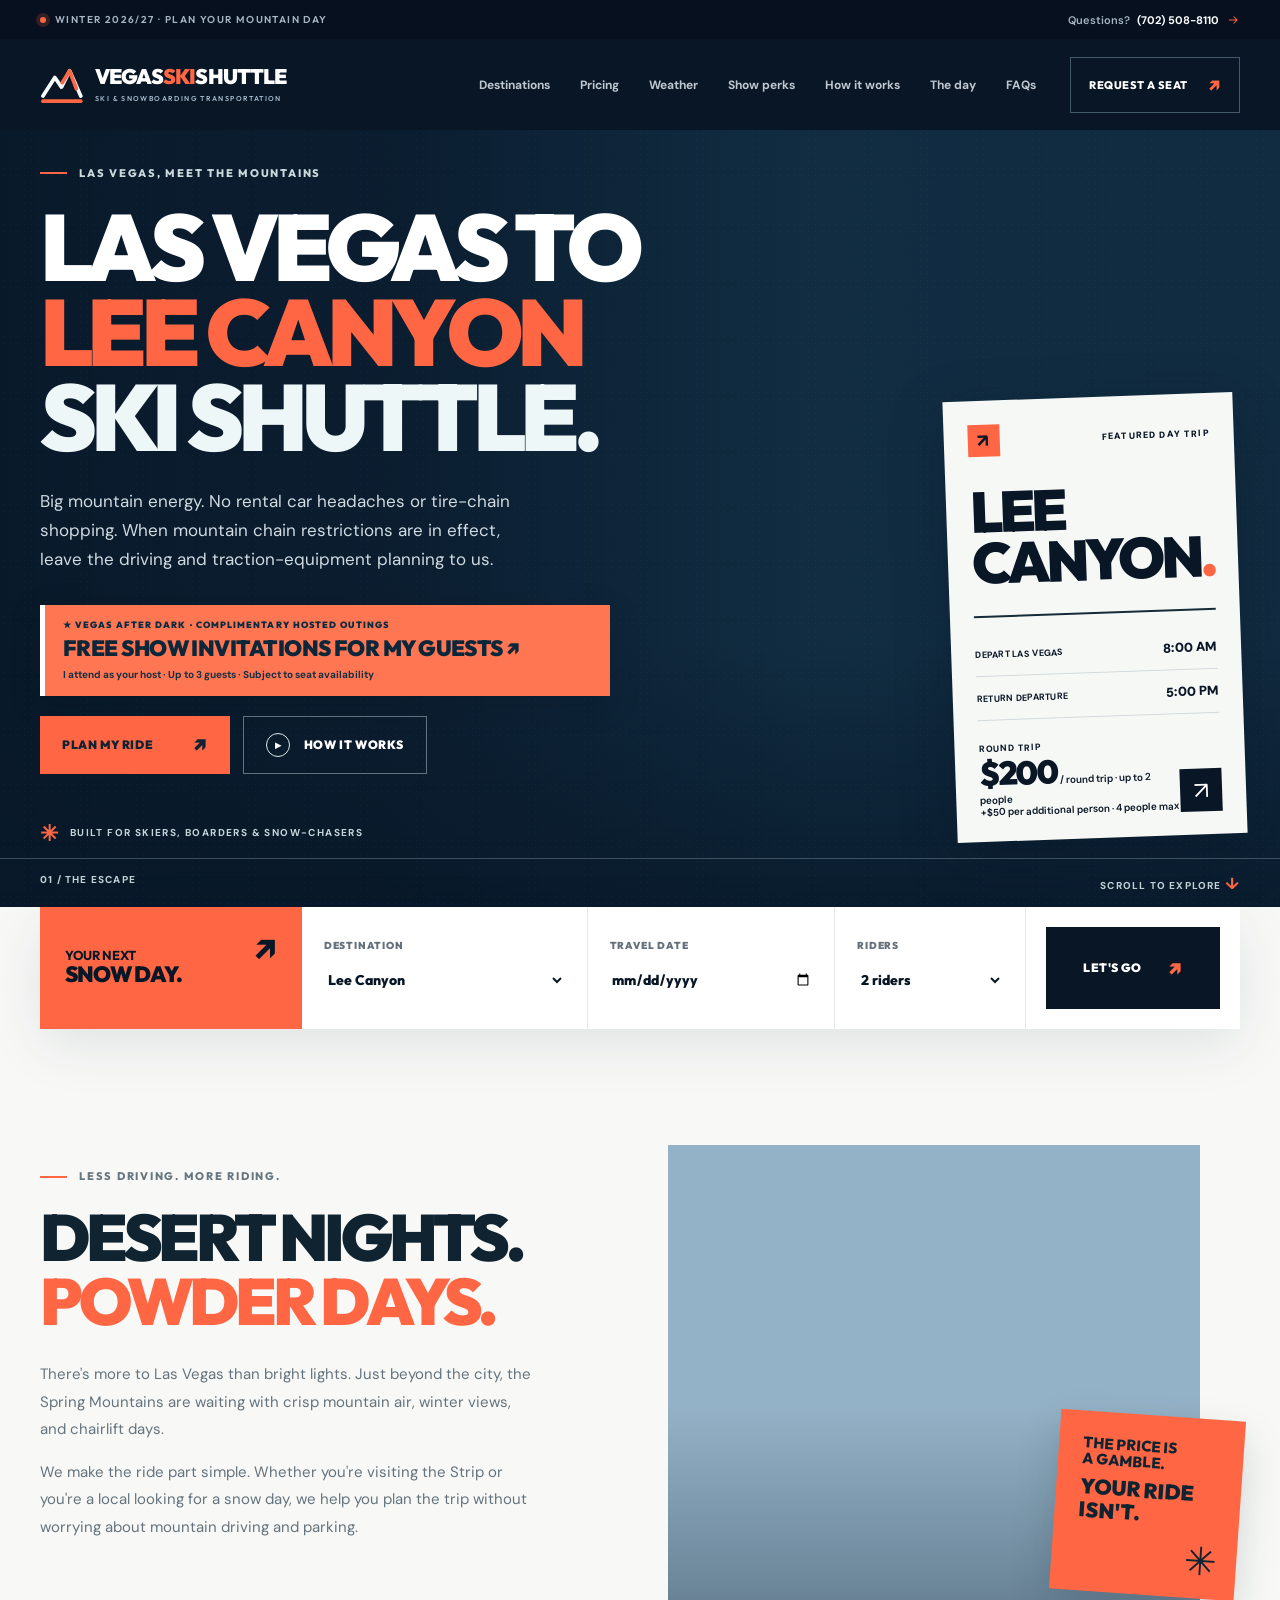
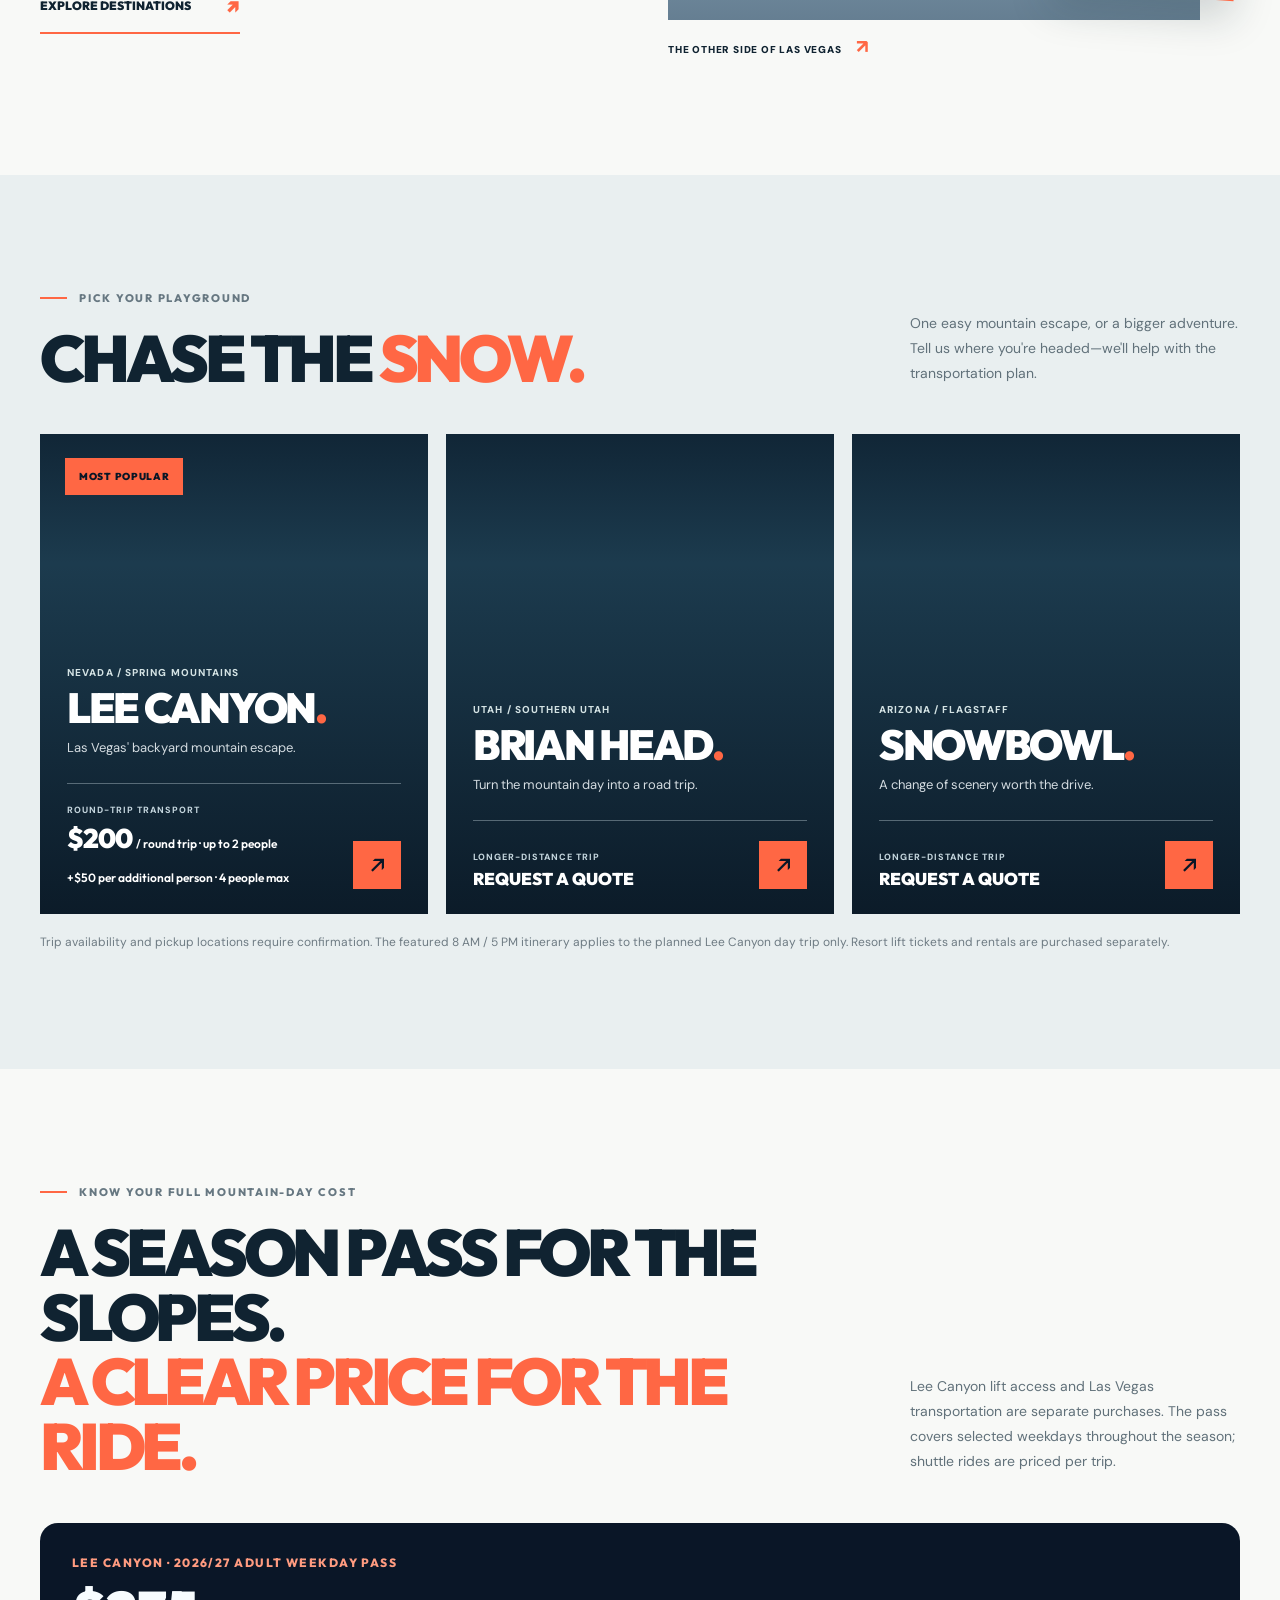
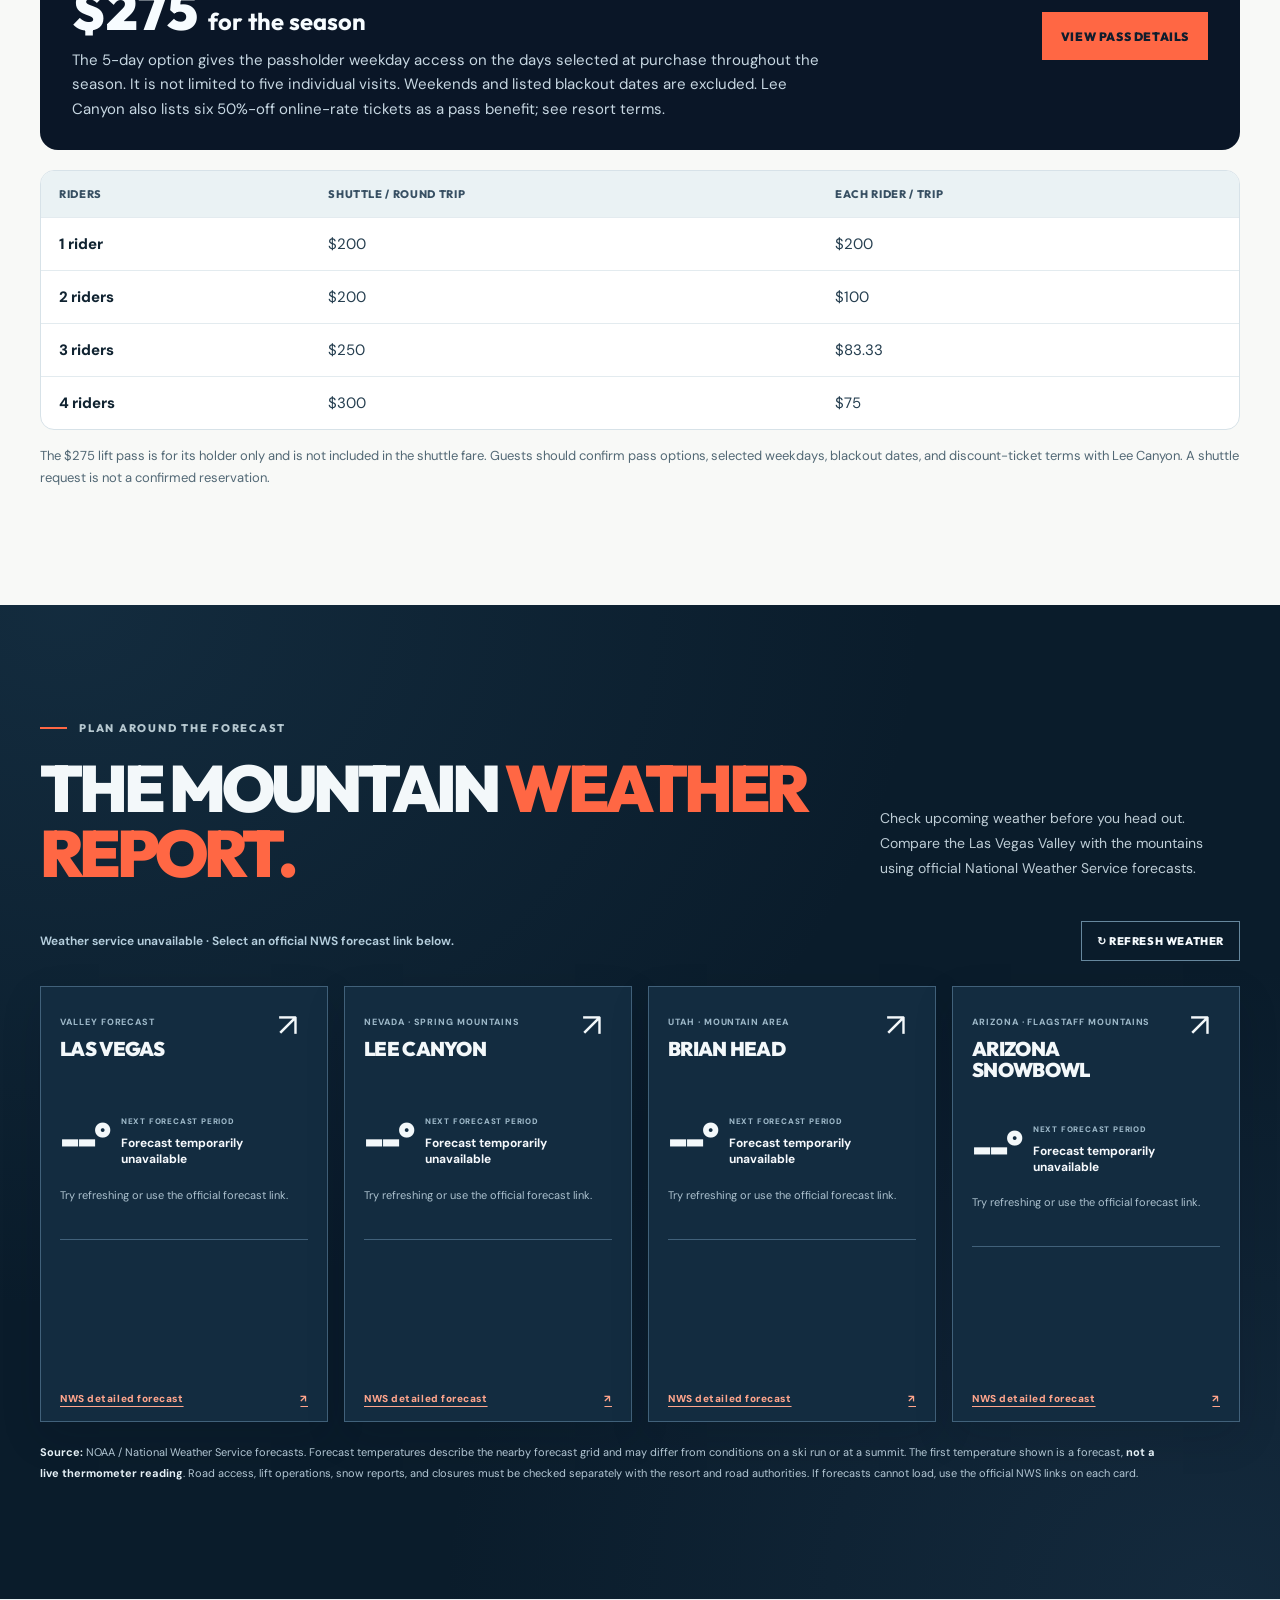
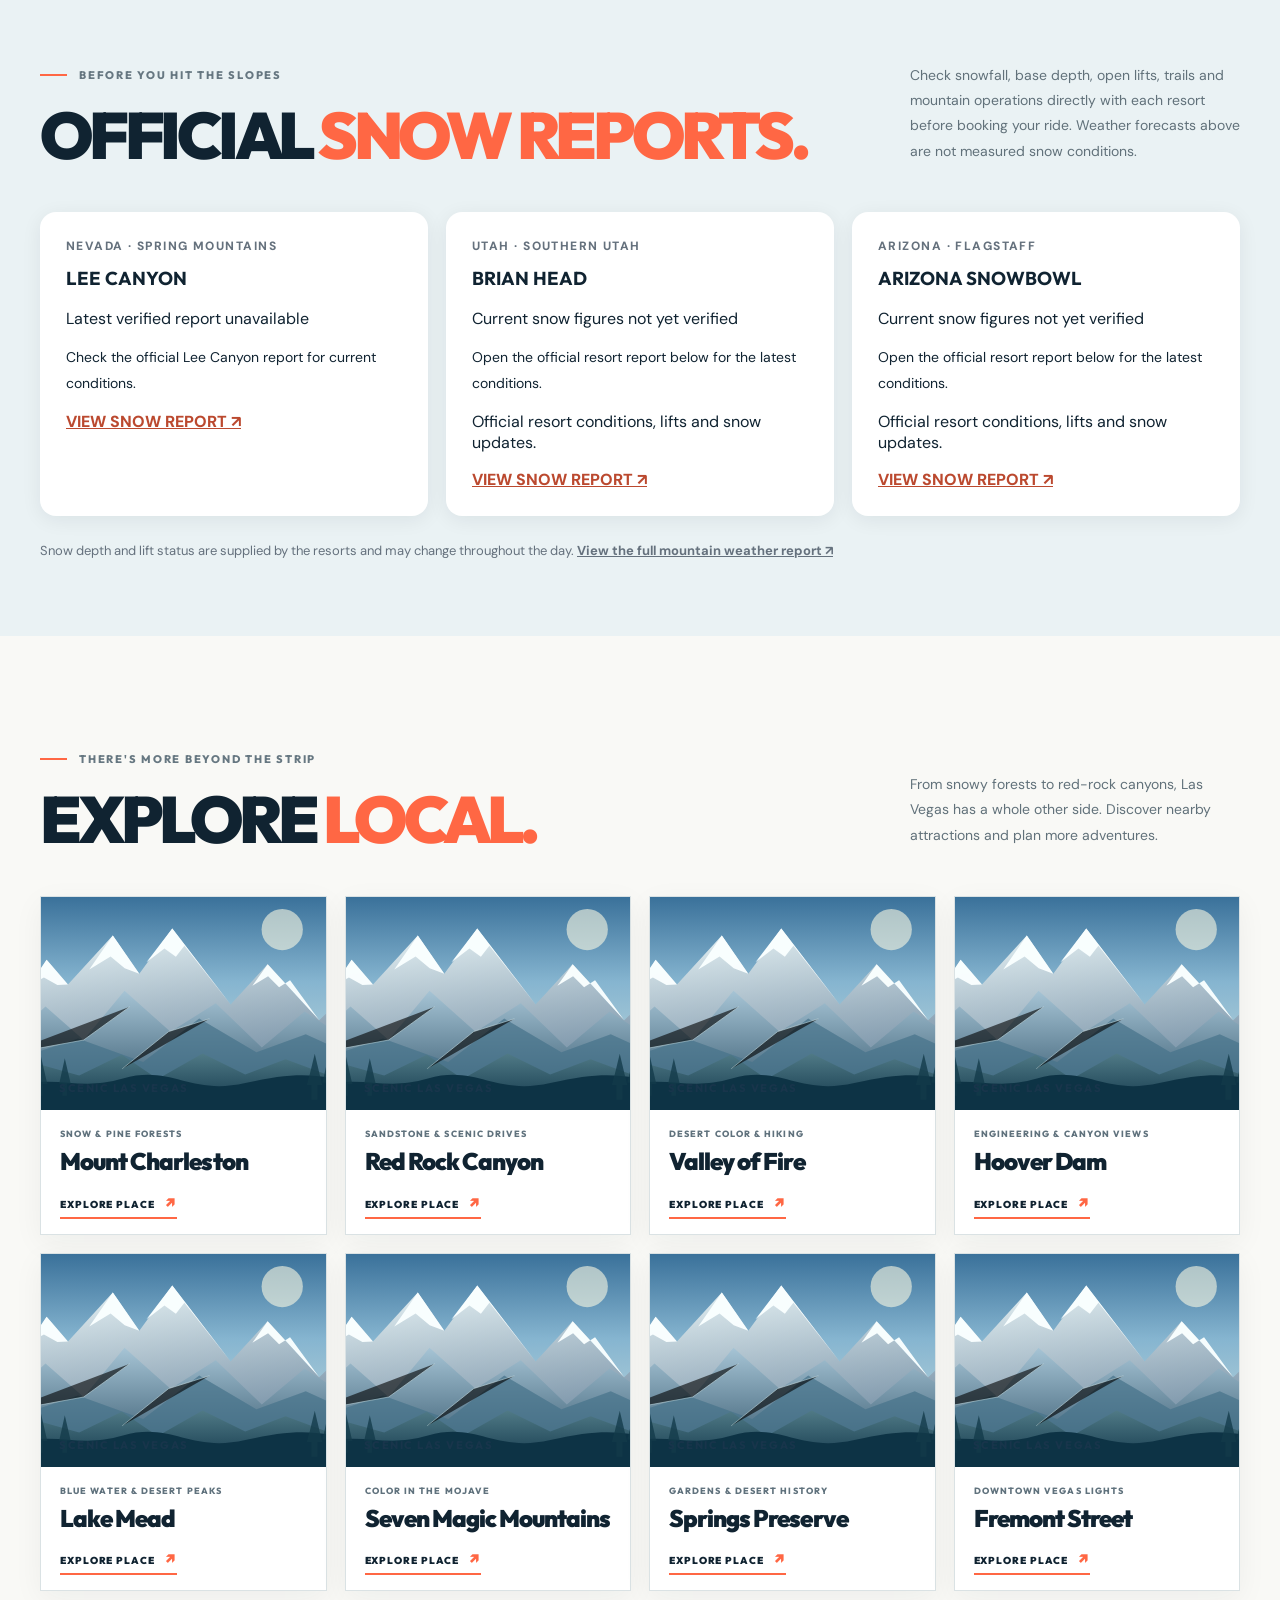
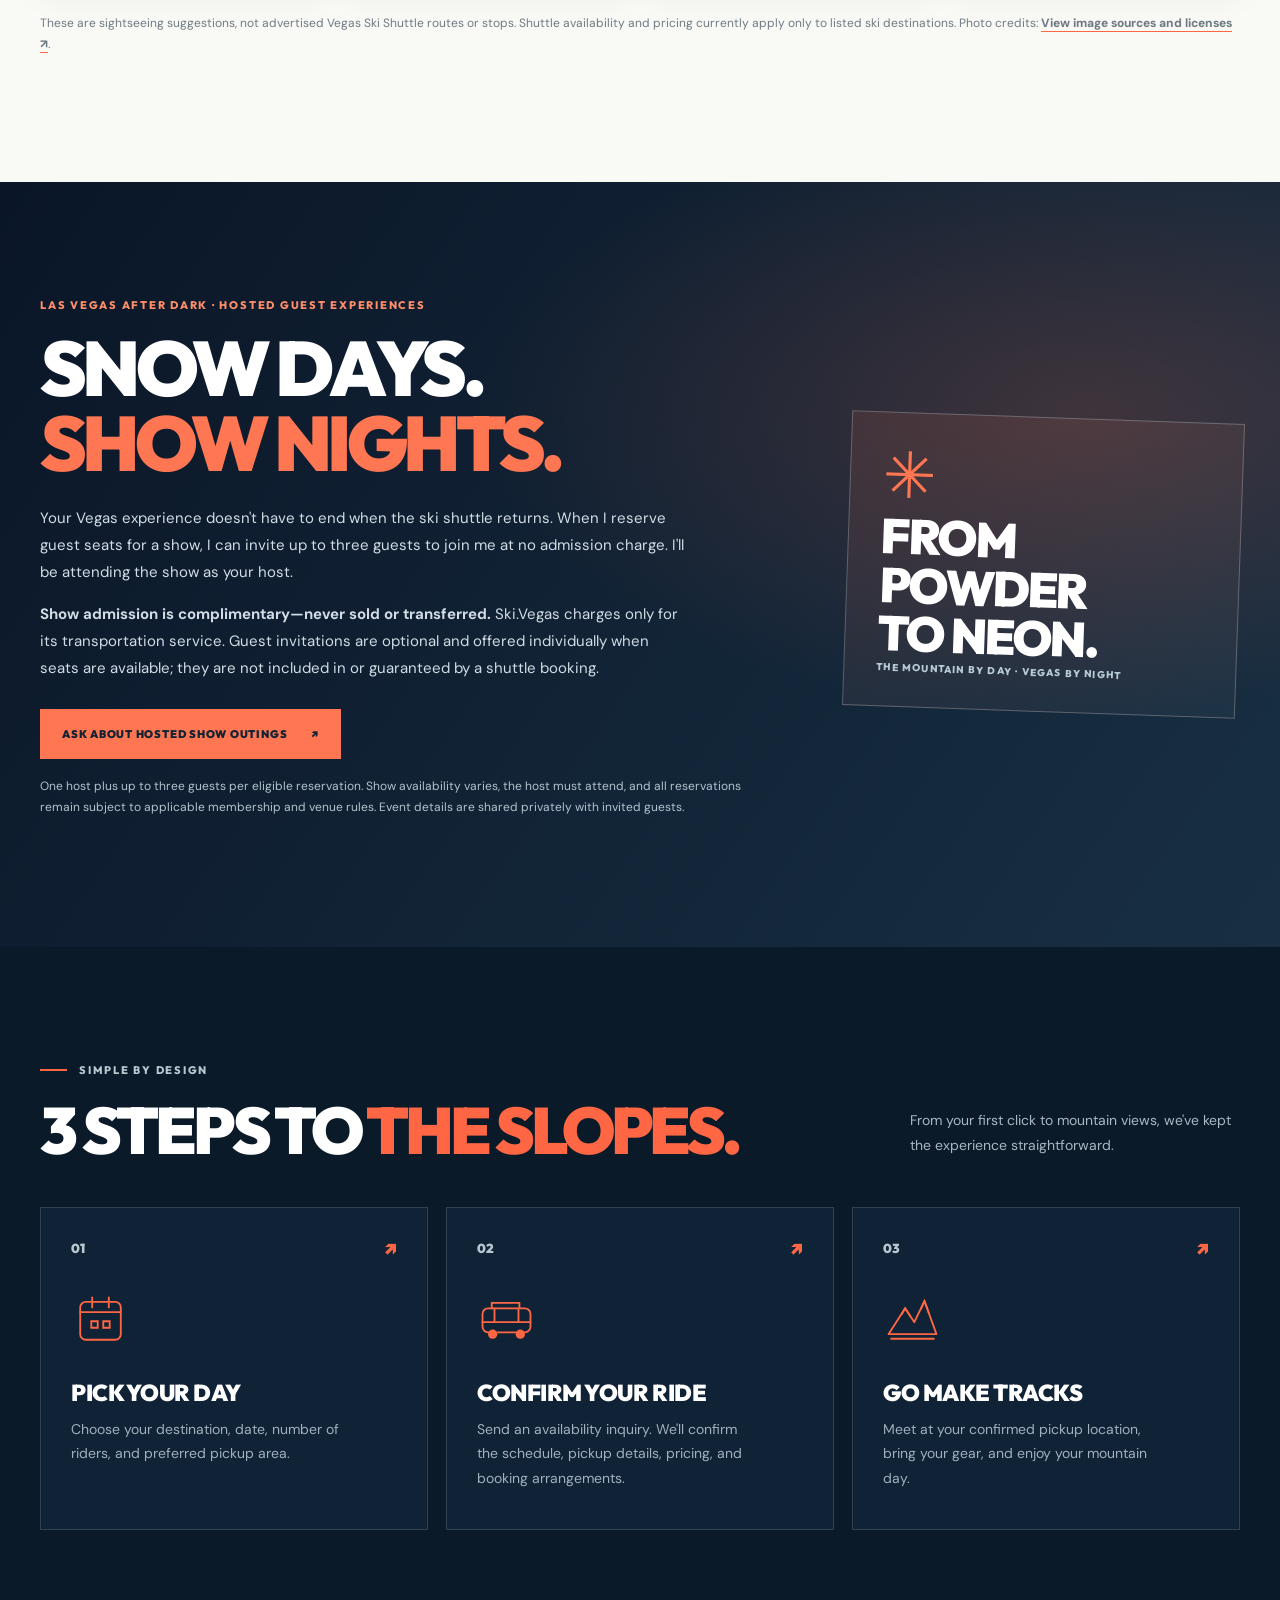
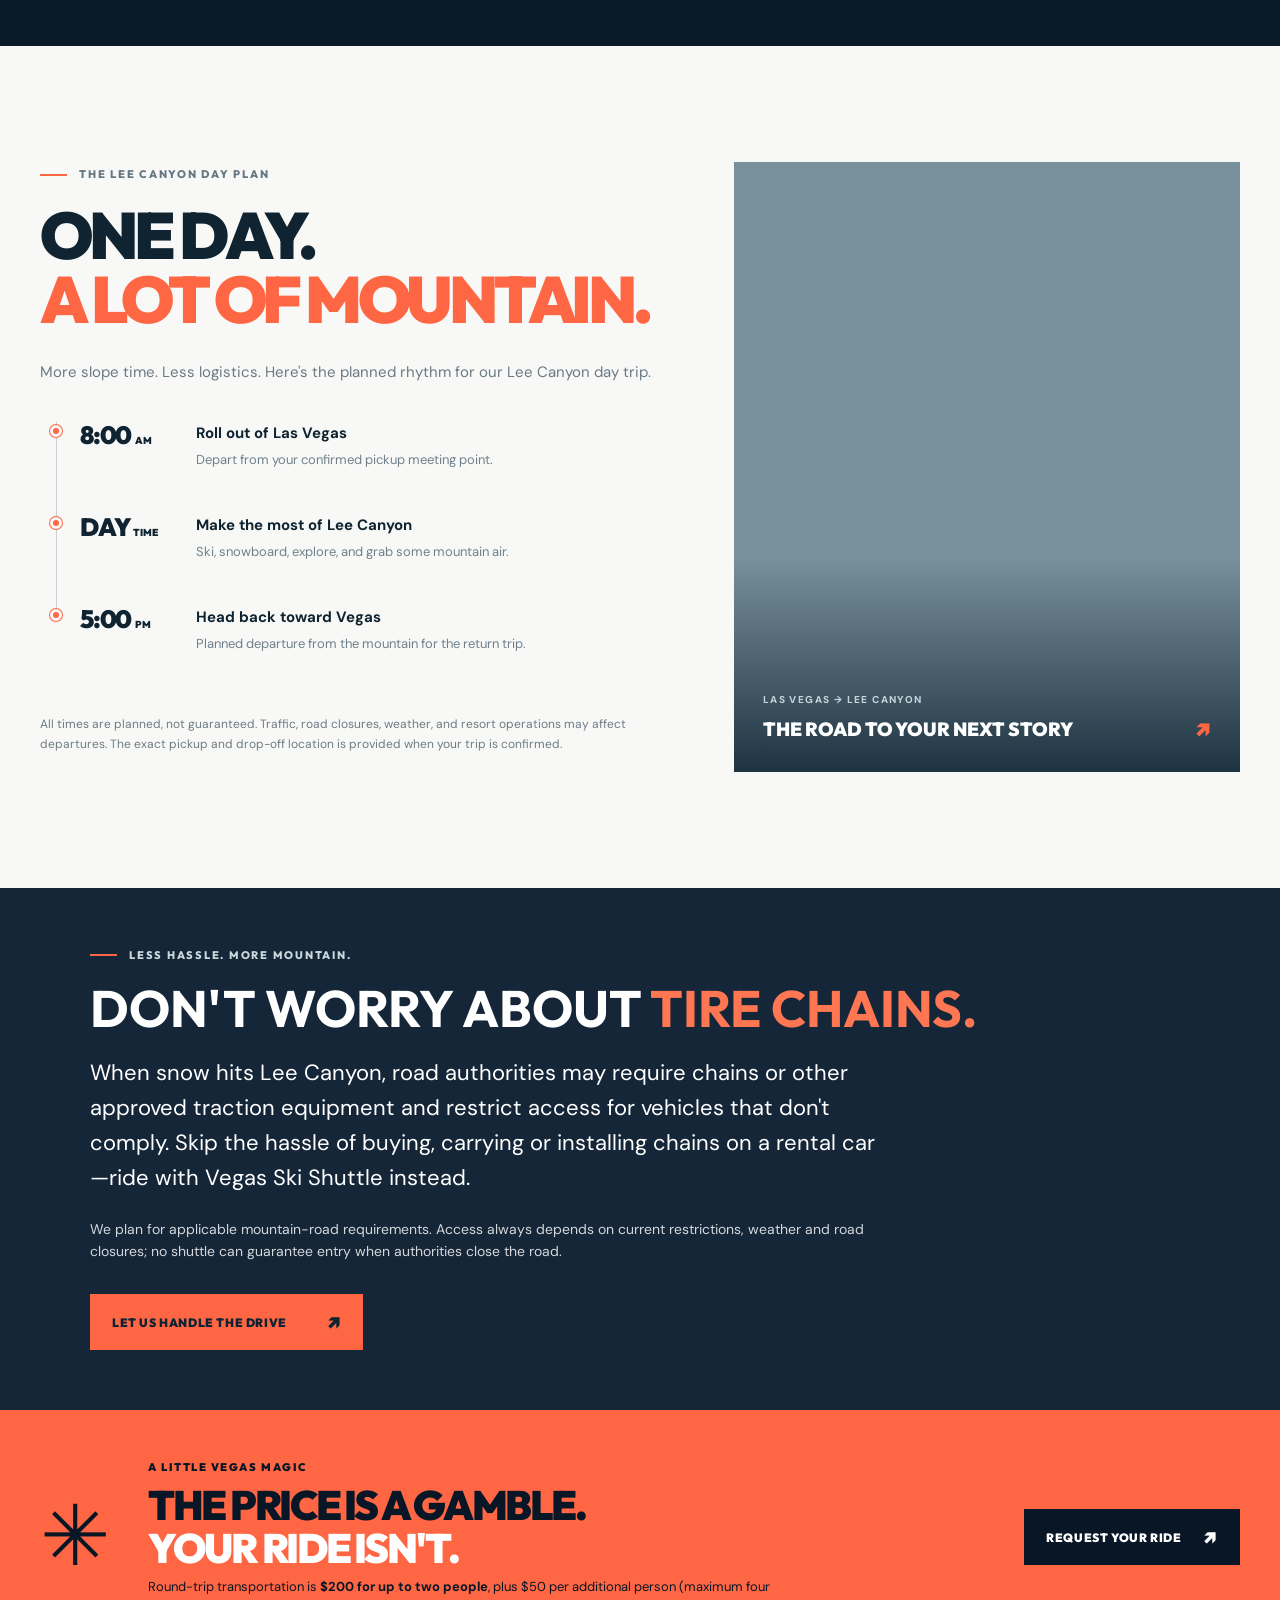
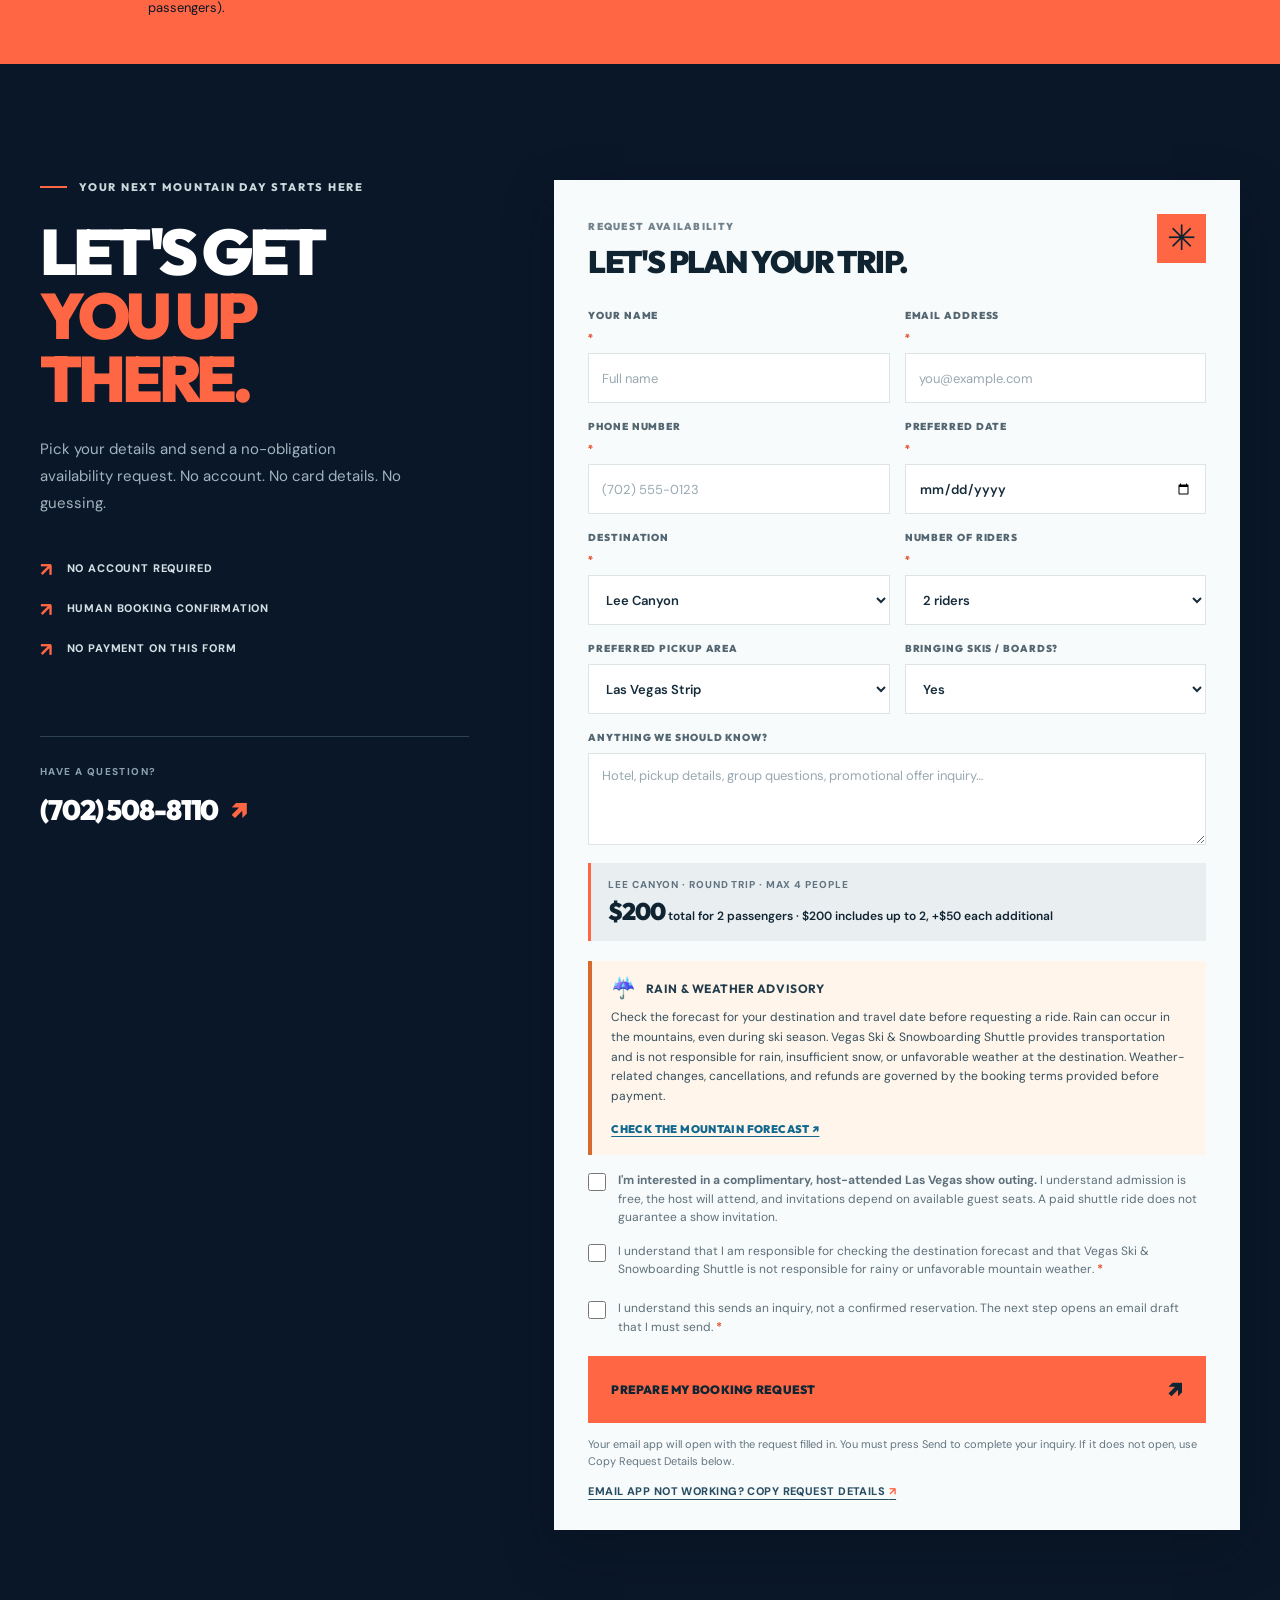
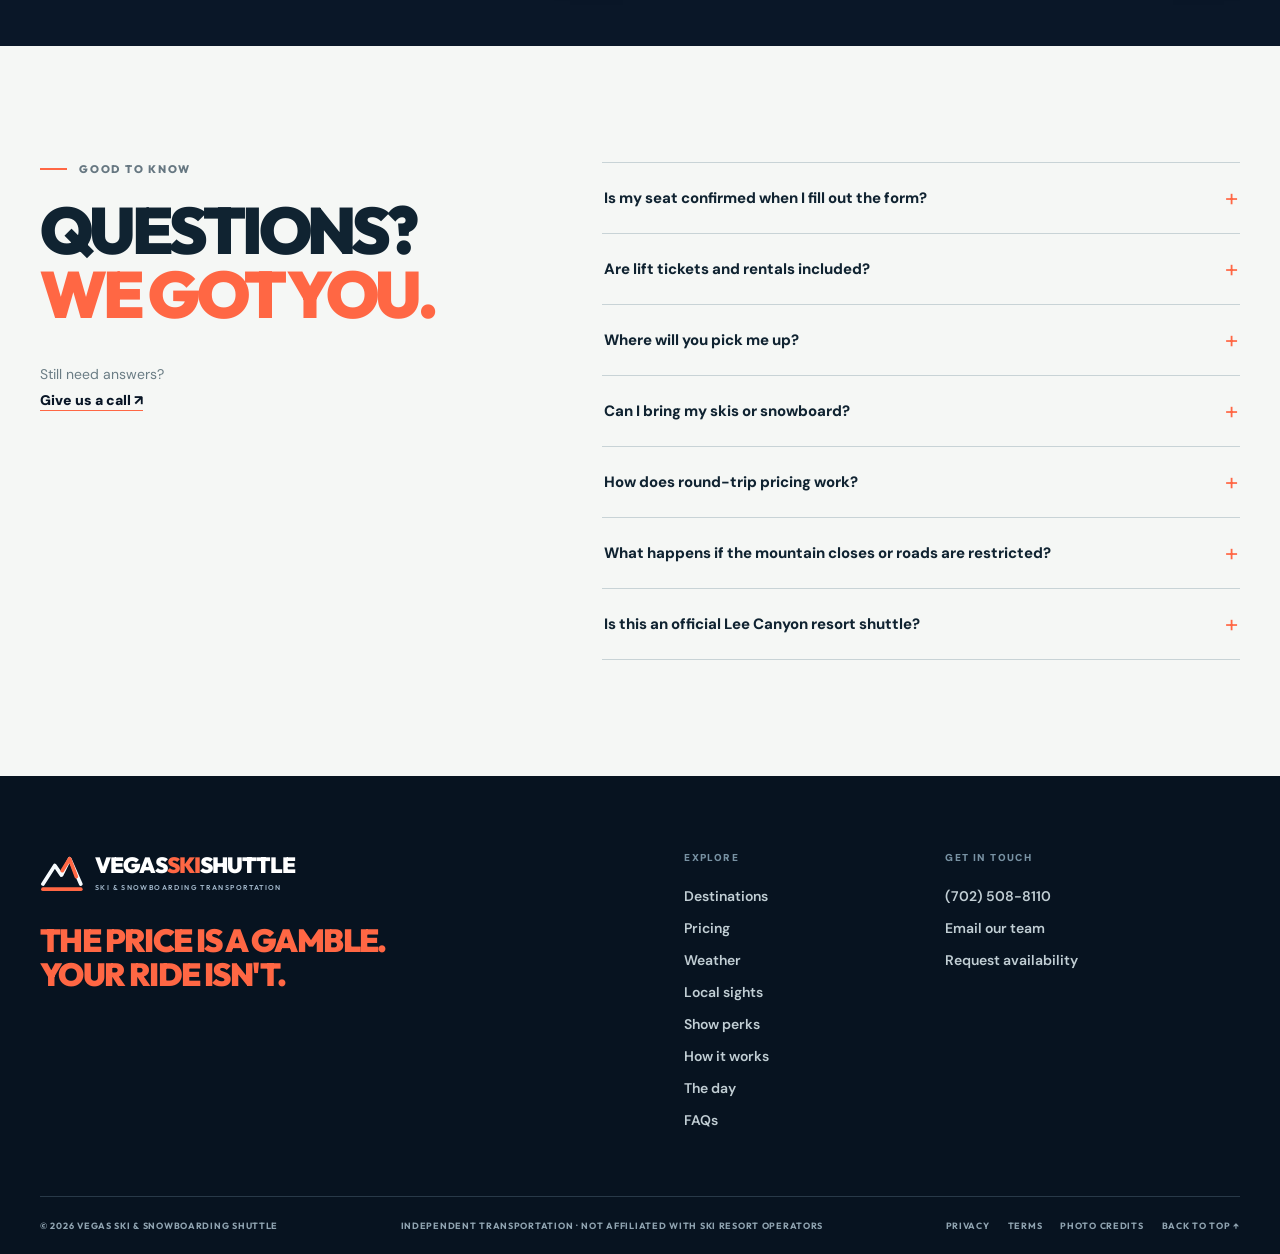
==== commit 708622e1: "Clarify complimentary host-attended Vegas show guest invitations" ====
--- a/index.html
+++ b/index.html
@@ -34,7 +34,7 @@
  @media(max-width:620px){.hero-show-promo{margin:13px 0 15px;padding:10px 13px;max-width:365px}.hero-show-promo strong{font-size:15px}.hero-show-promo .hero-show-label{font-size:8px}.hero-show-promo small{font-size:9px}}
  </style>
  <style>
- /* Entertainment feature: no ticket offer is active without written partner authorization. */
+ /* Complimentary host-attended guest outings: admission is never bundled with transportation. */
  .shows-teaser{background:#101f31;color:#fff;position:relative;overflow:hidden}
  .shows-teaser::before{content:"";position:absolute;inset:0;background:radial-gradient(ellipse at 85% 30%,#fe6a422f,transparent 40%),linear-gradient(125deg,#0a1627,#182f43);pointer-events:none}
  .shows-teaser .shows-inner{position:relative;display:grid;grid-template-columns:minmax(0,1.3fr) minmax(250px,.7fr);gap:clamp(24px,6vw,90px);align-items:center}
@@ -93,7 +93,7 @@
  <div class="eyebrow light"><span class="eyebrow-line"></span> LAS VEGAS, MEET THE MOUNTAINS</div>
  <h1 id="hero-heading">LAS VEGAS TO<br><em>LEE CANYON</em><br><span>SKI SHUTTLE.</span></h1>
  <p class="hero-description">Big mountain energy. No rental car headaches or tire-chain shopping. When mountain chain restrictions are in effect, leave the driving and traction-equipment planning to us.</p>
- <a class="hero-show-promo" href="#vegas-shows"><span class="hero-show-label">★ VEGAS AFTER DARK · GUEST PERK IN DEVELOPMENT</span><strong>ASK ABOUT FREE SHOW GUEST INVITATIONS <span aria-hidden="true">↗</span></strong><small>Host-attended outings only · Pending provider approval · Not included with transportation</small></a>
+ <a class="hero-show-promo" href="#vegas-shows"><span class="hero-show-label">★ VEGAS AFTER DARK · COMPLIMENTARY HOSTED OUTINGS</span><strong>FREE SHOW INVITATIONS FOR MY GUESTS <span aria-hidden="true">↗</span></strong><small>I attend as your host · Up to 3 guests · Subject to seat availability</small></a>
  <div class="hero-buttons"><a class="btn btn-orange" href="#booking">PLAN MY RIDE <span>↗</span></a><a class="btn btn-ghost" href="#how-it-works"><span class="play-icon">▶</span> HOW IT WORKS</a></div>
  <div class="hero-micro"><span class="micro-symbol">✳</span> BUILT FOR SKIERS, BOARDERS & SNOW-CHASERS</div>
  </div>
@@ -224,16 +224,16 @@
  <section class="sights-section section" id="local-attractions" aria-labelledby="local-attractions-title"><div class="container"><div class="section-heading"><div><div class="eyebrow dark"><span class="eyebrow-line"></span> THERE'S MORE BEYOND THE STRIP</div><h2 id="local-attractions-title">EXPLORE <span>LOCAL.</span></h2></div><p>From snowy forests to red-rock canyons, Las Vegas has a whole other side. Discover nearby attractions and plan more adventures.</p></div><div class="sights-grid"><article class="sight-card"><div class="sight-media"><img src="https://thumb.wikimedia.org/wikipedia/commons/thumb/b/b1/Starr-071225-0654-Pinus_sp-habit_with_Forest_and_Kim_on_sled_in_snow-Spring_Mountains_National_Recreation_Area-Nevada_%2831145555180%29.jpg/960px-Starr-071225-0654-Pinus_sp-habit_with_Forest_and_Kim_on_sled_in_snow-Spring_Mountains_National_Recreation_Area-Nevada_%2831145555180%29.jpg" alt="Snowy pine woods in the Spring Mountains near Mount Charleston" loading="lazy" decoding="async" width="960" height="640" onerror="this.style.display='none';this.parentNode.classList.add('photo-unavailable')"></div><div class="sight-copy"><span>SNOW &amp; PINE FORESTS</span><h3>Mount Charleston</h3><a href="https://www.gomtcharleston.com/" target="_blank" rel="noopener noreferrer" aria-label="Learn more about Mount Charleston">EXPLORE PLACE <span aria-hidden="true">↗</span></a></div></article><article class="sight-card"><div class="sight-media"><img src="https://thumb.wikimedia.org/wikipedia/commons/thumb/d/d7/Red_Rock_Canyon_in_NV.jpg/960px-Red_Rock_Canyon_in_NV.jpg" alt="Red and cream sandstone cliffs at Red Rock Canyon" loading="lazy" decoding="async" width="960" height="640" onerror="this.style.display='none';this.parentNode.classList.add('photo-unavailable')"></div><div class="sight-copy"><span>SANDSTONE &amp; SCENIC DRIVES</span><h3>Red Rock Canyon</h3><a href="https://www.blm.gov/programs/national-conservation-lands/nevada/red-rock-canyon" target="_blank" rel="noopener noreferrer" aria-label="Learn more about Red Rock Canyon">EXPLORE PLACE <span aria-hidden="true">↗</span></a></div></article><article class="sight-card"><div class="sight-media"><img src="https://thumb.wikimedia.org/wikipedia/commons/thumb/a/ae/Valley_of_Fire%2C_National_Natural_Landmark%2C_Nevada.jpg/960px-Valley_of_Fire%2C_National_Natural_Landmark%2C_Nevada.jpg" alt="Red rock formations at Valley of Fire State Park" loading="lazy" decoding="async" width="960" height="640" onerror="this.style.display='none';this.parentNode.classList.add('photo-unavailable')"></div><div class="sight-copy"><span>DESERT COLOR &amp; HIKING</span><h3>Valley of Fire</h3><a href="https://parks.nv.gov/parks/valley-of-fire" target="_blank" rel="noopener noreferrer" aria-label="Learn more about Valley of Fire">EXPLORE PLACE <span aria-hidden="true">↗</span></a></div></article><article class="sight-card"><div class="sight-media"><img src="https://thumb.wikimedia.org/wikipedia/commons/thumb/1/15/Hoover_Dam%2C_Nevada.jpg/960px-Hoover_Dam%2C_Nevada.jpg" alt="View of Hoover Dam from above" loading="lazy" decoding="async" width="960" height="640" onerror="this.style.display='none';this.parentNode.classList.add('photo-unavailable')"></div><div class="sight-copy"><span>ENGINEERING &amp; CANYON VIEWS</span><h3>Hoover Dam</h3><a href="https://www.usbr.gov/lc/hooverdam/" target="_blank" rel="noopener noreferrer" aria-label="Learn more about Hoover Dam">EXPLORE PLACE <span aria-hidden="true">↗</span></a></div></article><article class="sight-card"><div class="sight-media"><img src="https://thumb.wikimedia.org/wikipedia/commons/thumb/a/a4/Lake_Mead%2C_Nevada%2C_USA_%2851116649314%29.jpg/960px-Lake_Mead%2C_Nevada%2C_USA_%2851116649314%29.jpg" alt="Lake Mead and surrounding desert mountains" loading="lazy" decoding="async" width="960" height="640" onerror="this.style.display='none';this.parentNode.classList.add('photo-unavailable')"></div><div class="sight-copy"><span>BLUE WATER &amp; DESERT PEAKS</span><h3>Lake Mead</h3><a href="https://www.nps.gov/lake/index.htm" target="_blank" rel="noopener noreferrer" aria-label="Learn more about Lake Mead">EXPLORE PLACE <span aria-hidden="true">↗</span></a></div></article><article class="sight-card"><div class="sight-media"><img src="https://thumb.wikimedia.org/wikipedia/commons/thumb/b/b2/One_Magic_Mountain_%28Unsplash%29.jpg/960px-One_Magic_Mountain_%28Unsplash%29.jpg" alt="Colorful Seven Magic Mountains art installation" loading="lazy" decoding="async" width="960" height="640" onerror="this.style.display='none';this.parentNode.classList.add('photo-unavailable')"></div><div class="sight-copy"><span>COLOR IN THE MOJAVE</span><h3>Seven Magic Mountains</h3><a href="https://sevenmagicmountains.com/" target="_blank" rel="noopener noreferrer" aria-label="Learn more about Seven Magic Mountains">EXPLORE PLACE <span aria-hidden="true">↗</span></a></div></article><article class="sight-card"><div class="sight-media"><img src="https://thumb.wikimedia.org/wikipedia/commons/thumb/3/34/Springs_Preserve.jpg/960px-Springs_Preserve.jpg" alt="Garden and landscape at Springs Preserve in Las Vegas" loading="lazy" decoding="async" width="960" height="640" onerror="this.style.display='none';this.parentNode.classList.add('photo-unavailable')"></div><div class="sight-copy"><span>GARDENS &amp; DESERT HISTORY</span><h3>Springs Preserve</h3><a href="https://www.springspreserve.org/" target="_blank" rel="noopener noreferrer" aria-label="Learn more about Springs Preserve">EXPLORE PLACE <span aria-hidden="true">↗</span></a></div></article><article class="sight-card"><div class="sight-media"><img src="https://thumb.wikimedia.org/wikipedia/commons/thumb/6/66/The_Fremont_Street_Experience.jpg/960px-The_Fremont_Street_Experience.jpg" alt="Illuminated Fremont Street Experience in downtown Las Vegas" loading="lazy" decoding="async" width="960" height="640" onerror="this.style.display='none';this.parentNode.classList.add('photo-unavailable')"></div><div class="sight-copy"><span>DOWNTOWN VEGAS LIGHTS</span><h3>Fremont Street</h3><a href="https://vegasexperience.com/" target="_blank" rel="noopener noreferrer" aria-label="Learn more about Fremont Street">EXPLORE PLACE <span aria-hidden="true">↗</span></a></div></article></div><p class="fineprint sights-disclaimer">These are sightseeing suggestions, not advertised Vegas Ski Shuttle routes or stops. Shuttle availability and pricing currently apply only to listed ski destinations. Photo credits: <a href="photo-credits.html">View image sources and licenses ↗</a>.</p></div></section>
 
 
- <!-- Show-ticket offers are NOT activated: partner approval and authorized inventory are required. -->
+ <!-- Host-attended guest invitations are complimentary, never promised or sold. -->
  <section class="shows-teaser section" id="vegas-shows" aria-labelledby="vegas-shows-title">
   <div class="container shows-inner">
    <div>
     <div class="shows-kicker">LAS VEGAS AFTER DARK · HOSTED GUEST EXPERIENCES</div>
     <h2 id="vegas-shows-title">SNOW DAYS.<br><em>SHOW NIGHTS.</em></h2>
-    <p>Our idea: after a mountain adventure, join a personally hosted Vegas show outing. When our host attends an eligible show, he may be able to bring up to three invited guests at no admission charge.</p>
-    <p><strong>We are not selling or transferring show tickets.</strong> The shuttle fare covers transportation only, and a show invitation is never included in the fare. Hosted guest invitations are not yet active: written provider approval and confirmed event availability are required.</p>
+    <p>Your Vegas experience doesn't have to end when the ski shuttle returns. When I reserve guest seats for a show, I can invite up to three guests to join me at no admission charge. I'll be attending the show as your host.</p>
+    <p><strong>Show admission is complimentary—never sold or transferred.</strong> Ski.Vegas charges only for its transportation service. Guest invitations are optional and offered individually when seats are available; they are not included in or guaranteed by a shuttle booking.</p>
     <a class="shows-cta" href="mailto:Booking@ski.vegas?subject=Interest%20in%20hosted%20Vegas%20show%20outings&amp;body=Hello%20Ski.Vegas%2C%0A%0AI%27m%20interested%20in%20future%20Las%20Vegas%20entertainment%20offers.%0A%0AMy%20ski%20shuttle%20date%20(if%20known)%3A%20%0ANumber%20of%20people%3A%20%0A%0AThank%20you.">ASK ABOUT HOSTED SHOW OUTINGS <span aria-hidden="true">↗</span></a>
-    <p class="shows-note">A shuttle booking does not guarantee a show invitation. The membership holder must attend, and event details will not be publicly listed. Independent promotion is subject to written provider approval.</p>
+    <p class="shows-note">One host plus up to three guests per eligible reservation. Show availability varies, the host must attend, and all reservations remain subject to applicable membership and venue rules. Event details are shared privately with invited guests.</p>
    </div>
    <div class="shows-art" aria-hidden="true"><span class="shows-art-icon">✳</span><strong>FROM<br>POWDER<br>TO NEON.</strong><small>THE MOUNTAIN BY DAY · VEGAS BY NIGHT</small></div>
   </div>
@@ -284,7 +284,7 @@
  <label class="wide-label">ANYTHING WE SHOULD KNOW?<textarea name="message" id="message" rows="3" placeholder="Hotel, pickup details, group questions, promotional offer inquiry…"></textarea></label>
  <div id="rateEstimate" class="rate-estimate" aria-live="polite"><span>LEE CANYON REFERENCE RATE</span><strong>$200 <small>/ round trip · up to 2 people</small></strong></div>
  <div class="rain-advisory" role="note" aria-labelledby="rainWarningTitle"><div class="rain-advisory-heading"><span aria-hidden="true">☔</span><strong id="rainWarningTitle">RAIN &amp; WEATHER ADVISORY</strong></div><p>Check the forecast for your destination and travel date before requesting a ride. Rain can occur in the mountains, even during ski season. Vegas Ski &amp; Snowboarding Shuttle provides transportation and is not responsible for rain, insufficient snow, or unfavorable weather at the destination. Weather-related changes, cancellations, and refunds are governed by the booking terms provided before payment.</p><a href="#weather">CHECK THE MOUNTAIN FORECAST <span aria-hidden="true">↗</span></a></div>
- <label class="consent" style="margin:16px 0 12px"><input id="showInterest" type="checkbox" name="showInterest" value="yes"><span><strong>I'm interested in a complimentary, host-attended Las Vegas show outing.</strong> This is a request for future information only. No show tickets are included with the shuttle, and invitations are pending provider approval and event availability.</span></label>
+ <label class="consent" style="margin:16px 0 12px"><input id="showInterest" type="checkbox" name="showInterest" value="yes"><span><strong>I'm interested in a complimentary, host-attended Las Vegas show outing.</strong> I understand admission is free, the host will attend, and invitations depend on available guest seats. A paid shuttle ride does not guarantee a show invitation.</span></label>
  <label class="consent weather-consent"><input id="weatherConsent" type="checkbox" required><span>I understand that I am responsible for checking the destination forecast and that Vegas Ski &amp; Snowboarding Shuttle is not responsible for rainy or unfavorable mountain weather. <b>*</b></span></label>
  <label class="consent"><input id="consent" type="checkbox" required><span>I understand this sends an inquiry, not a confirmed reservation. The next step opens an email draft that I must send. <b>*</b></span></label>
  <button type="submit" class="form-submit">PREPARE MY BOOKING REQUEST <span>↗</span></button>
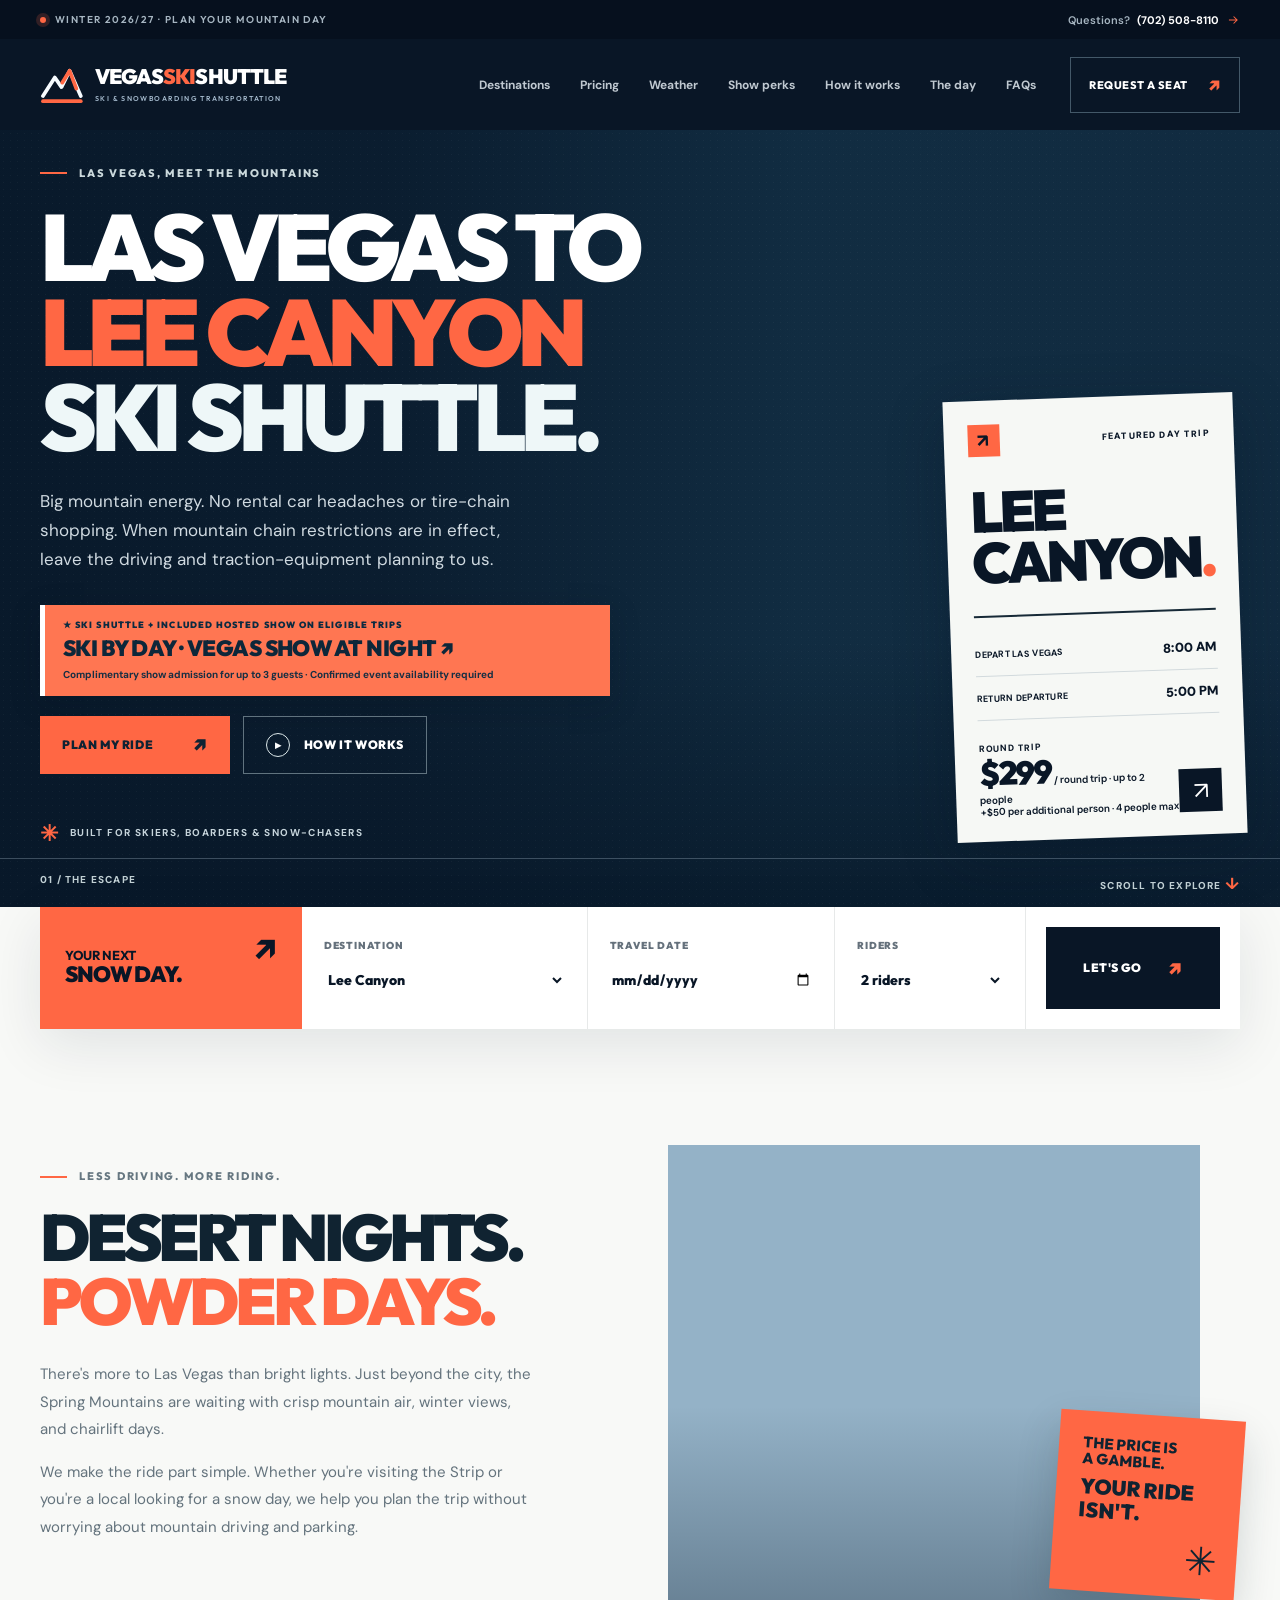
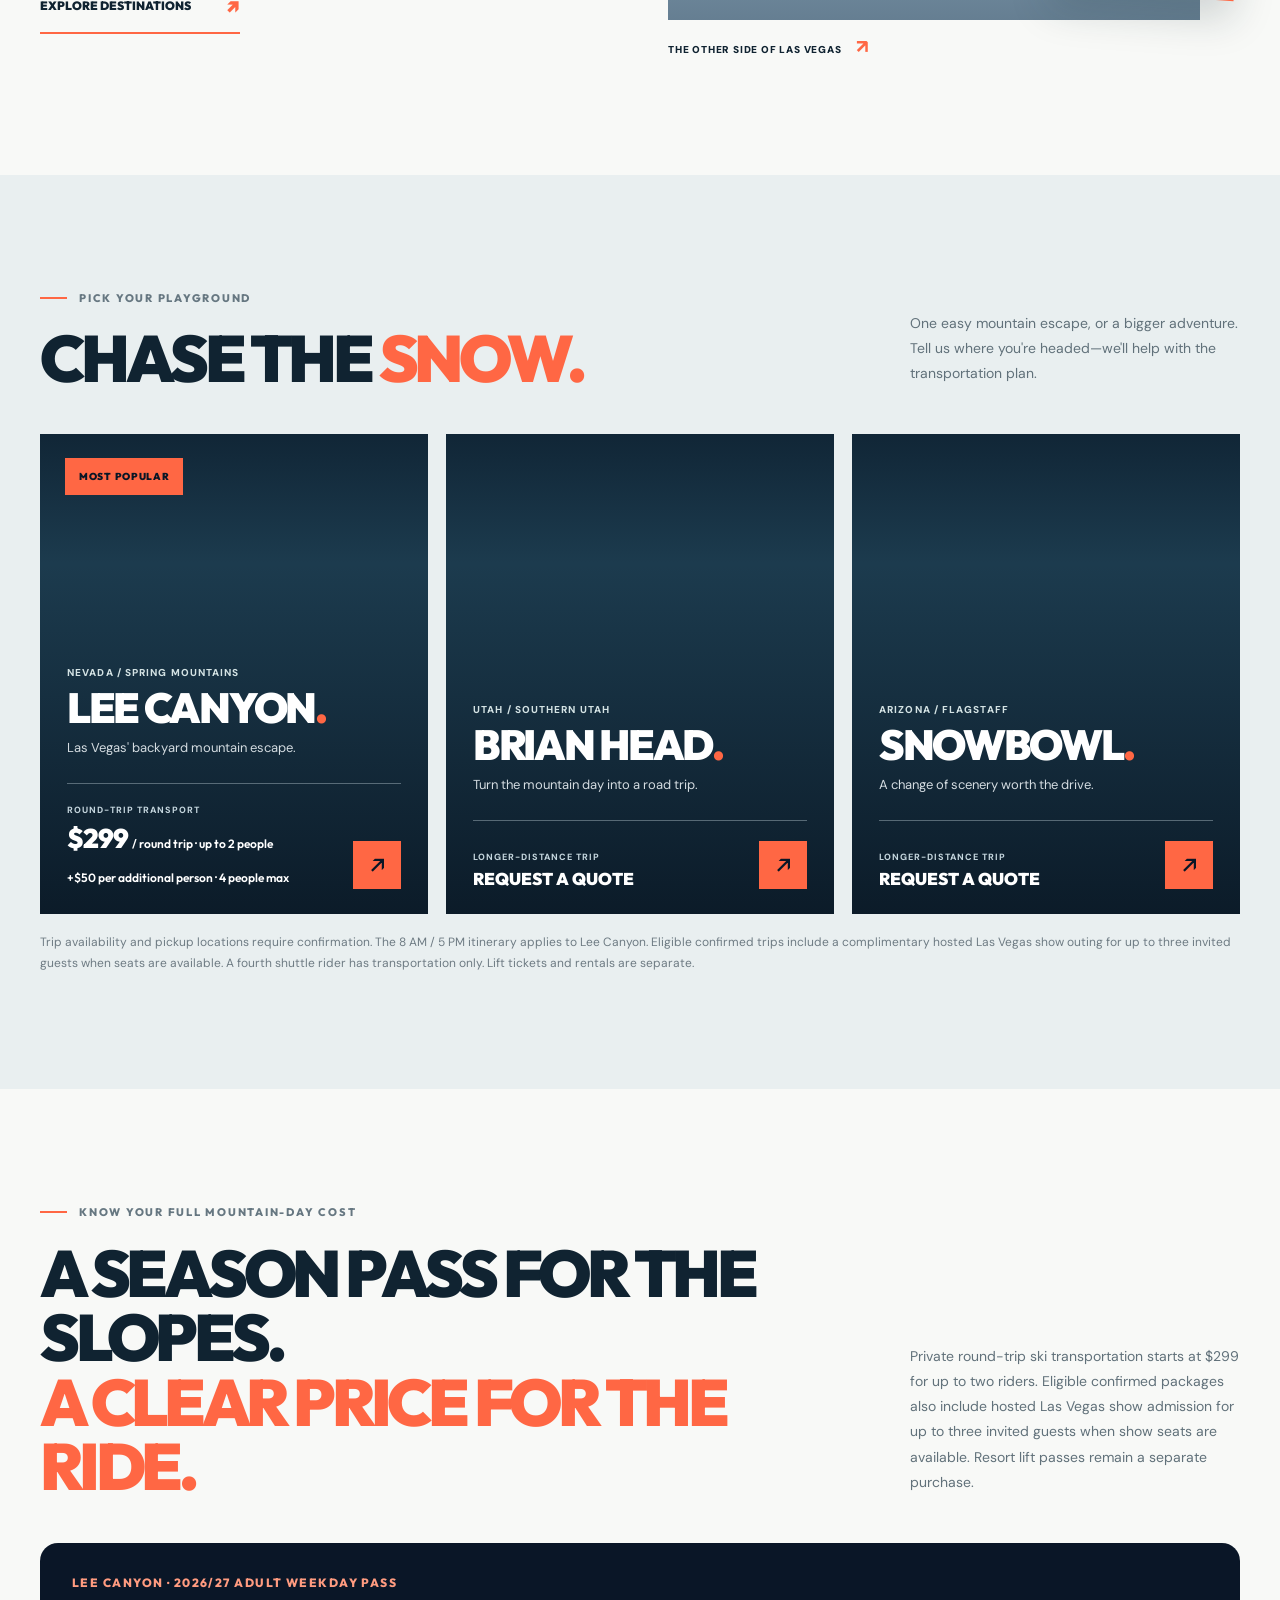
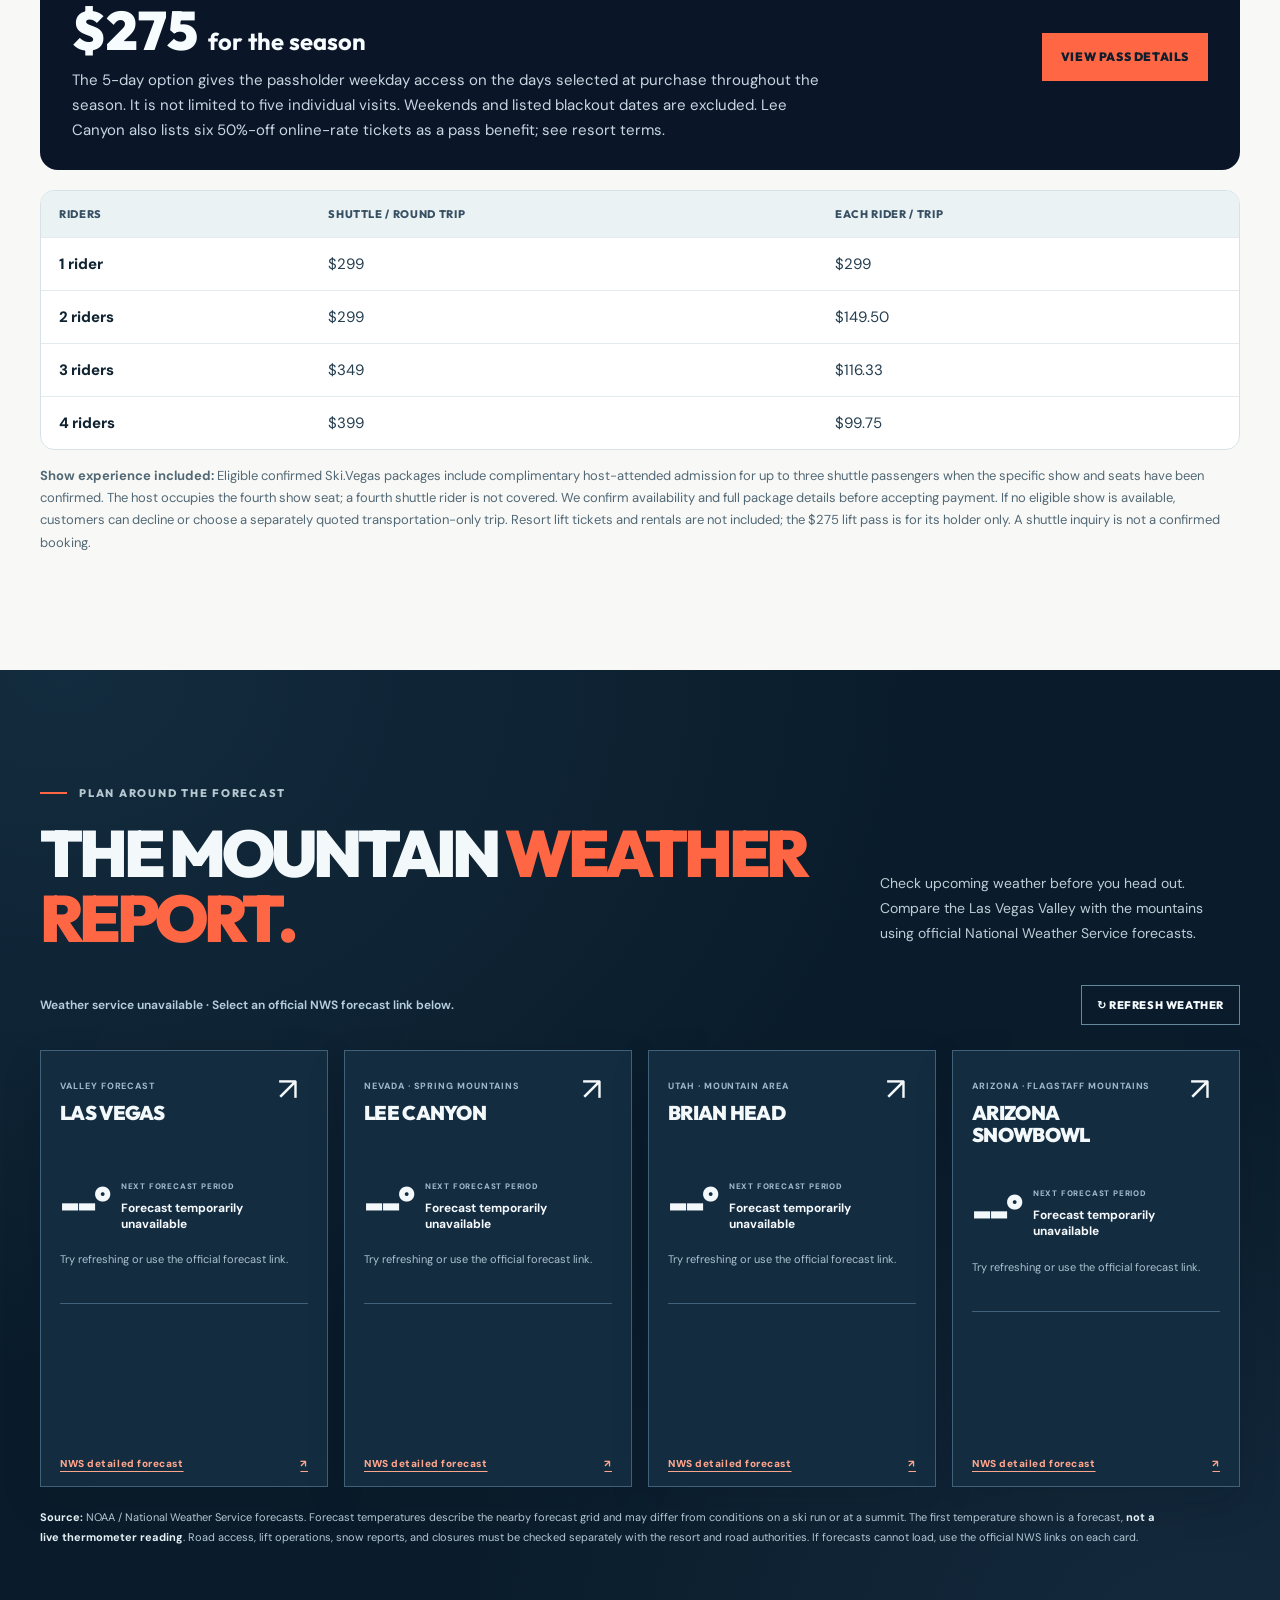
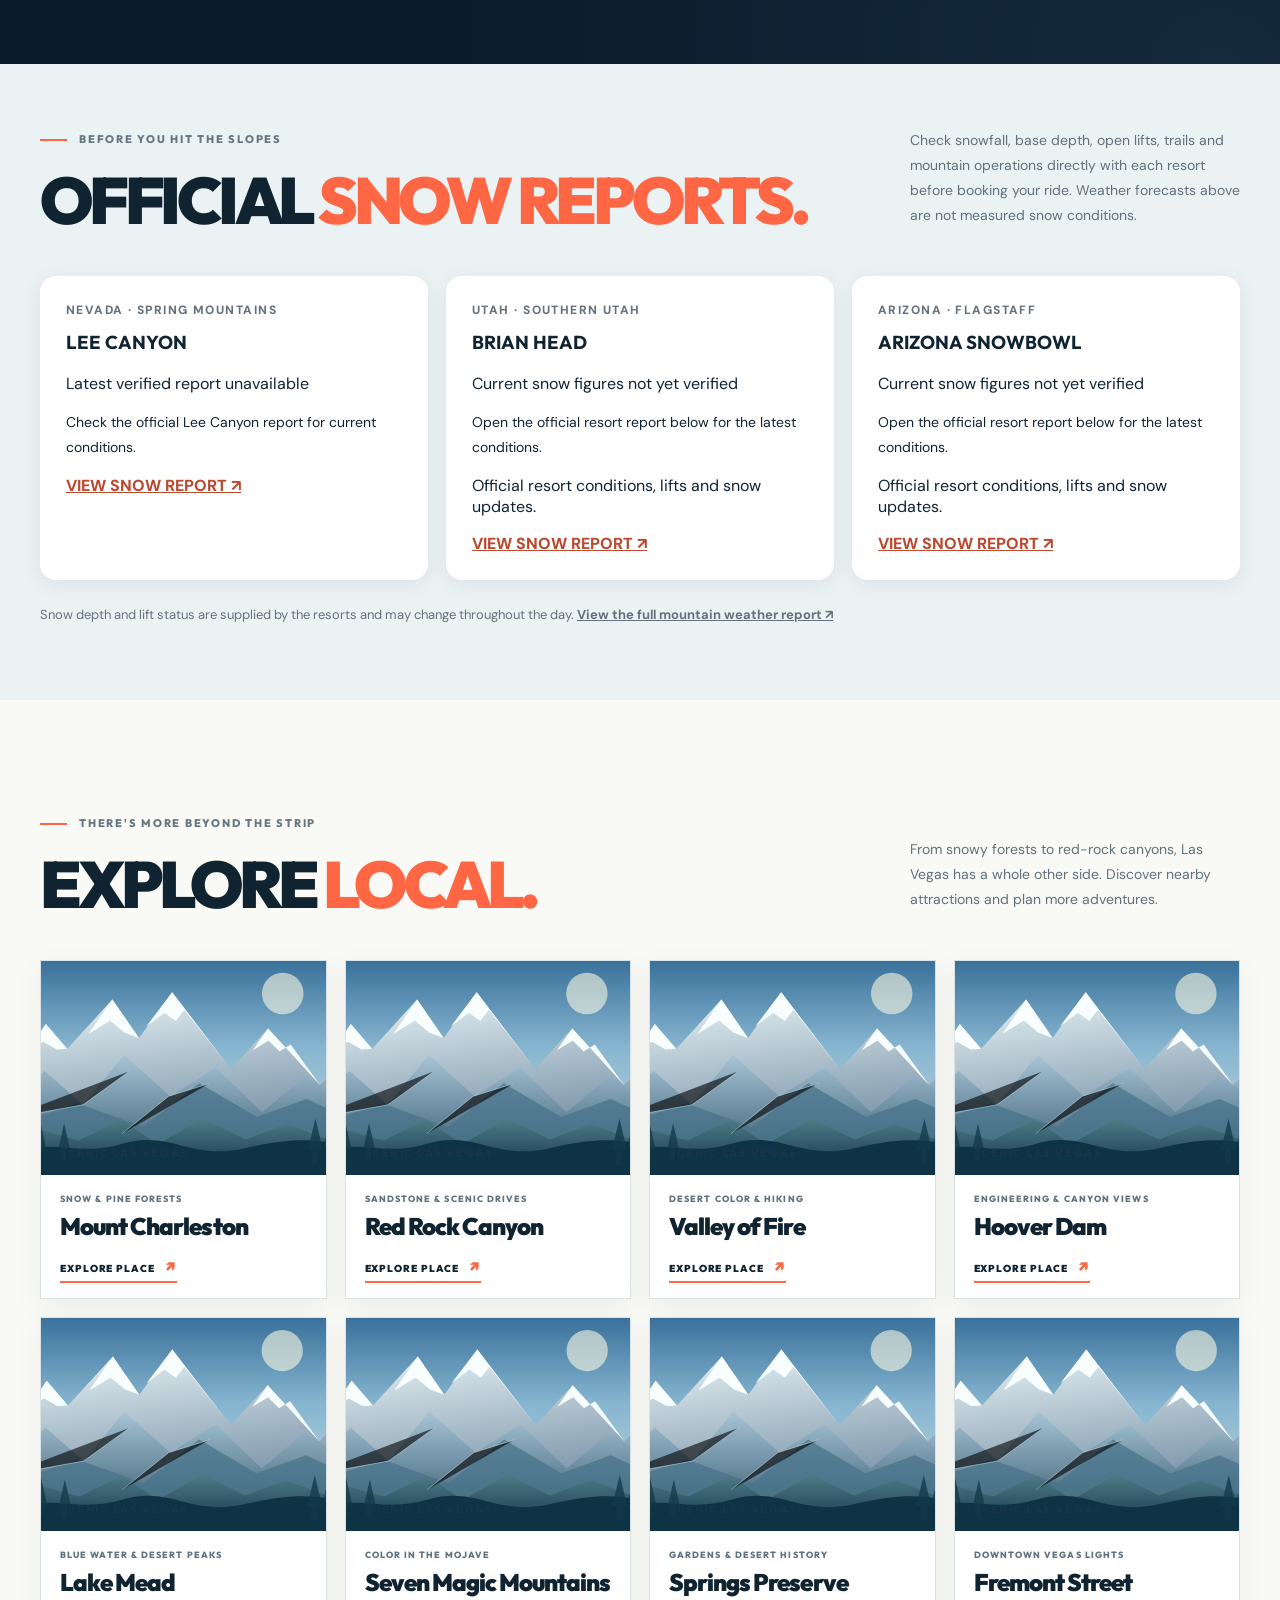
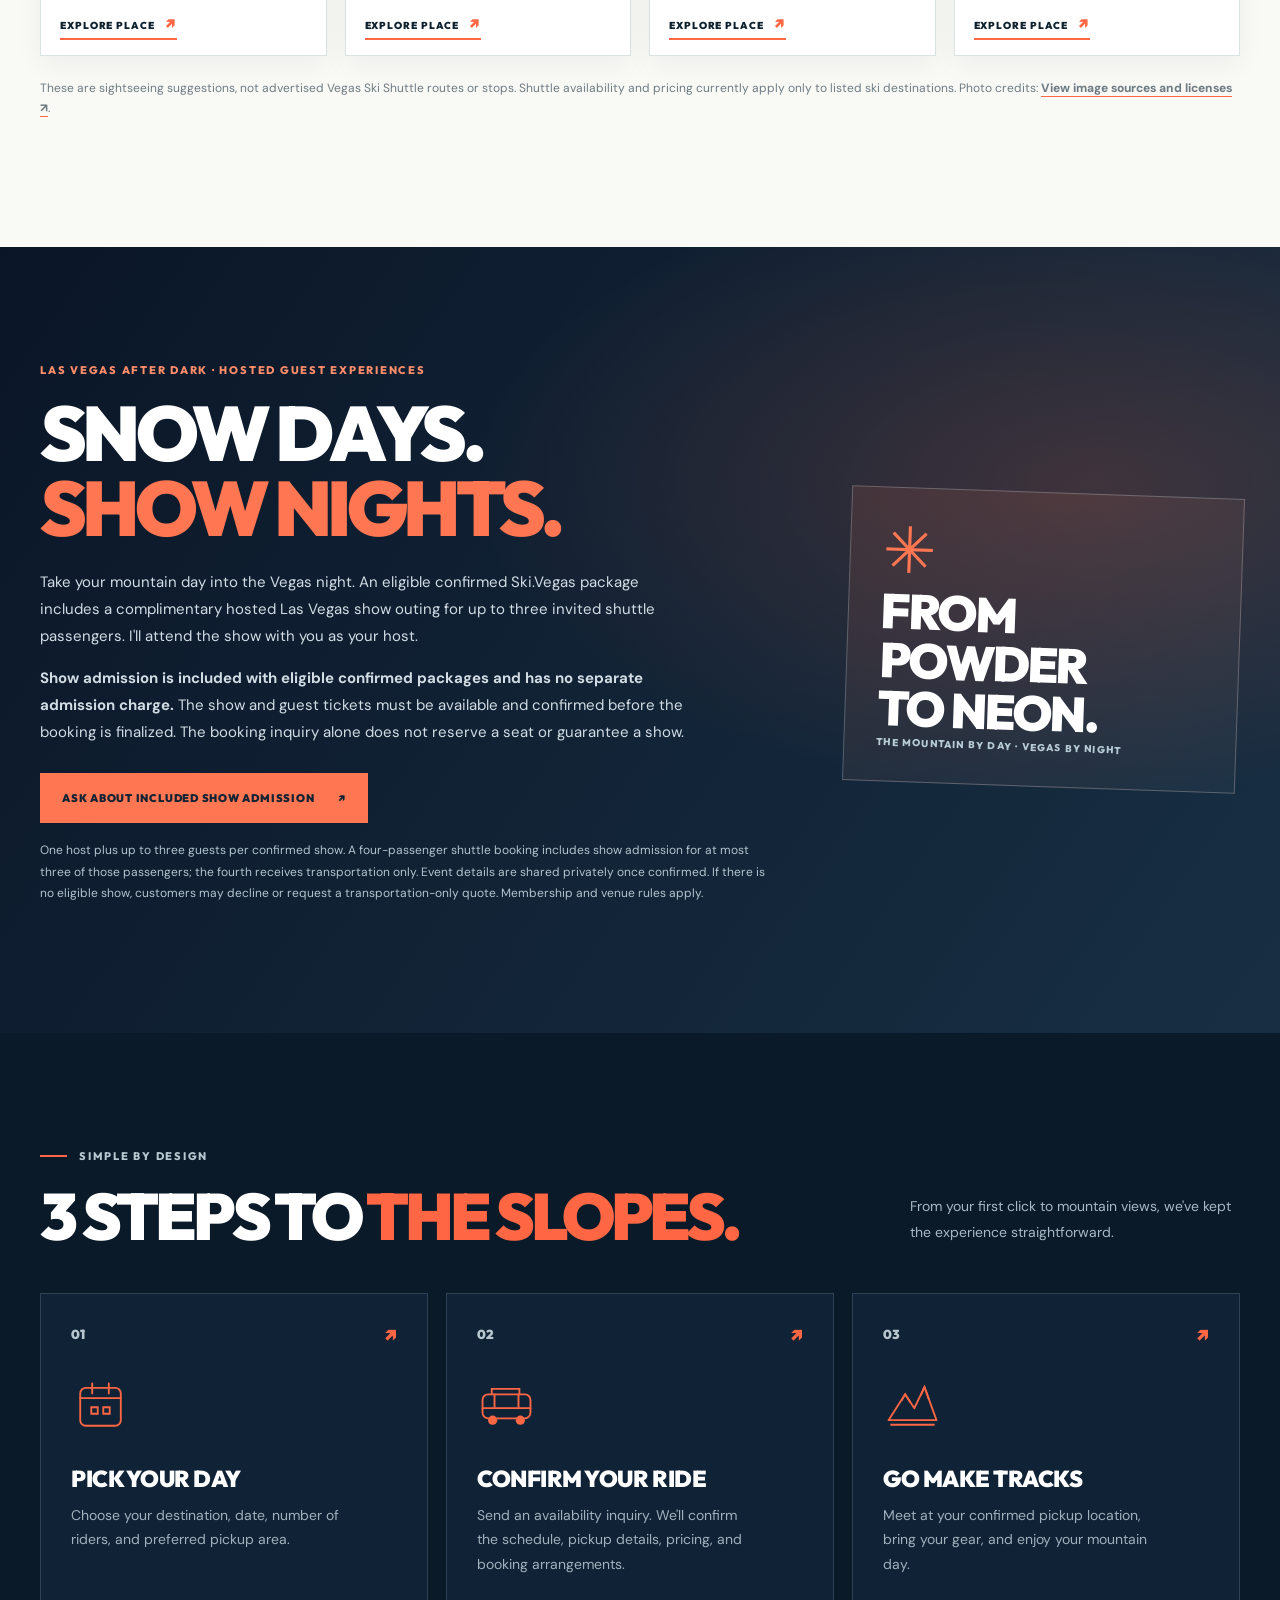
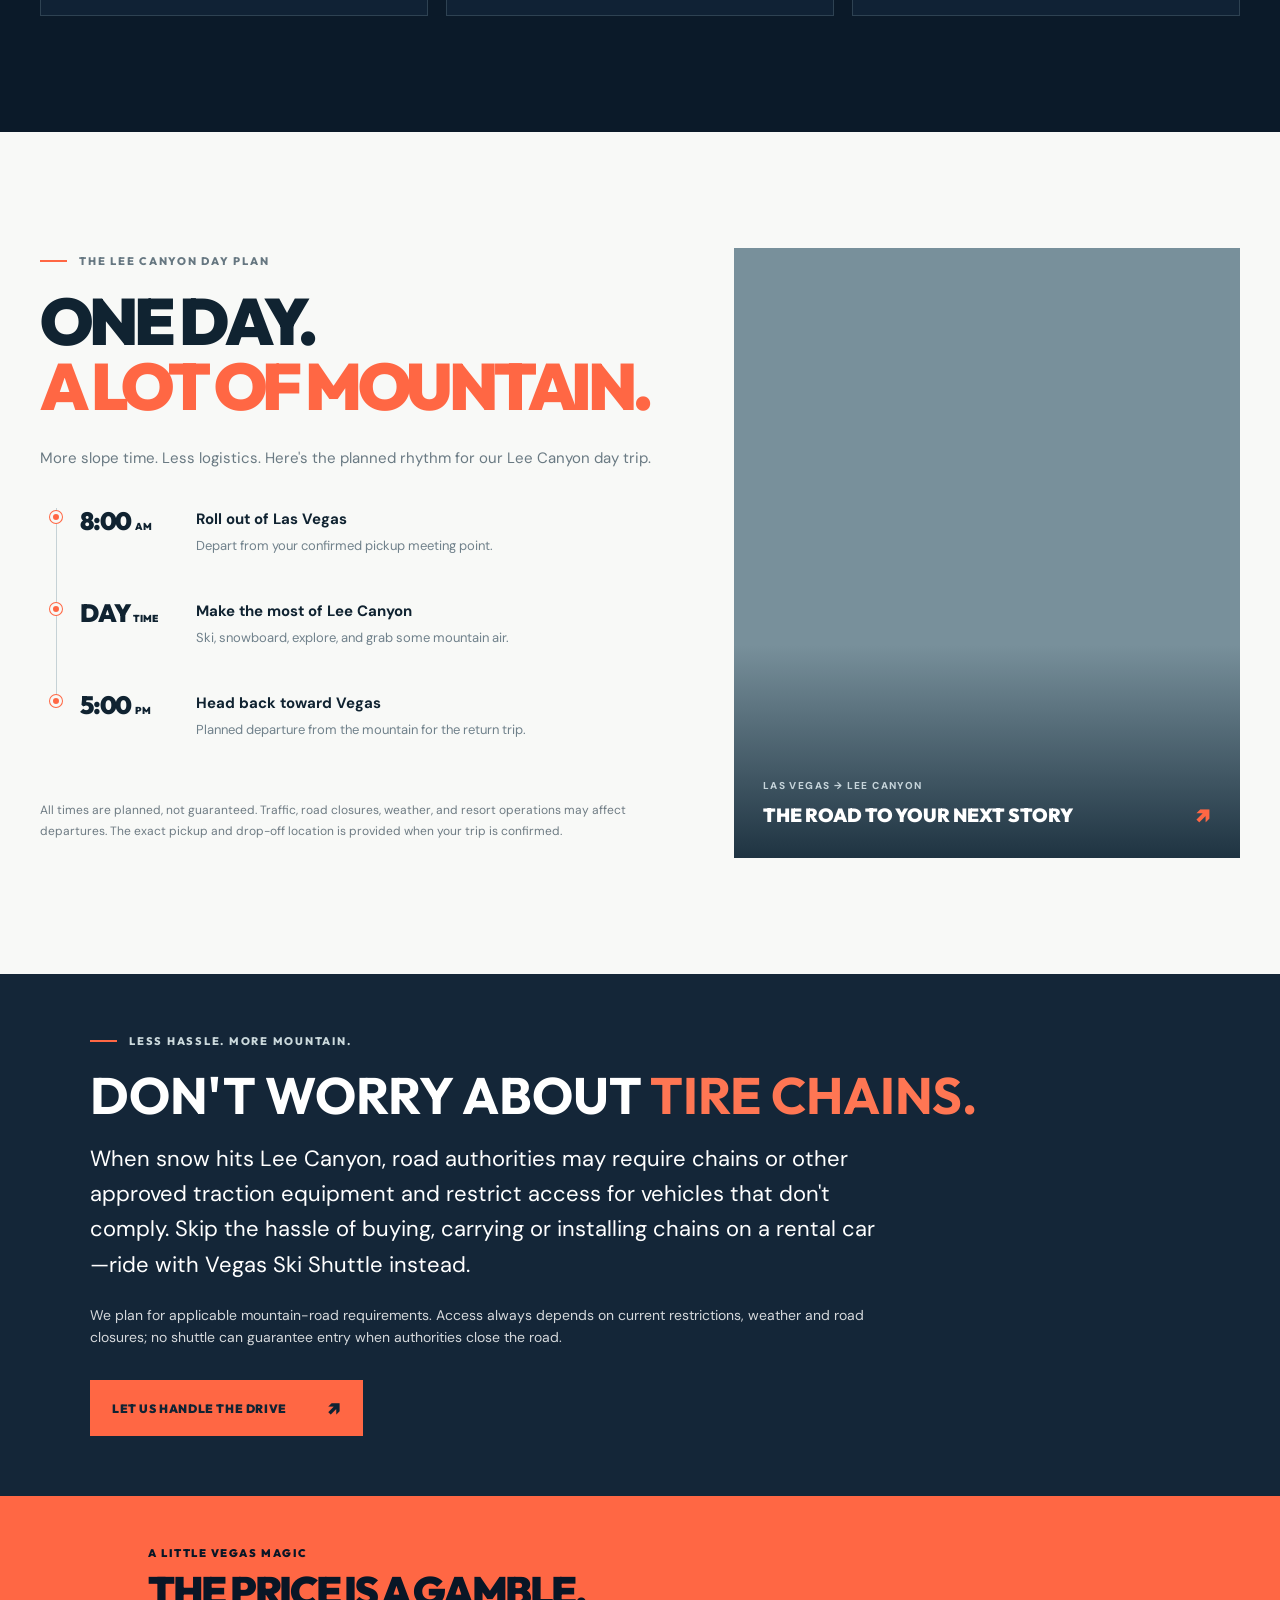
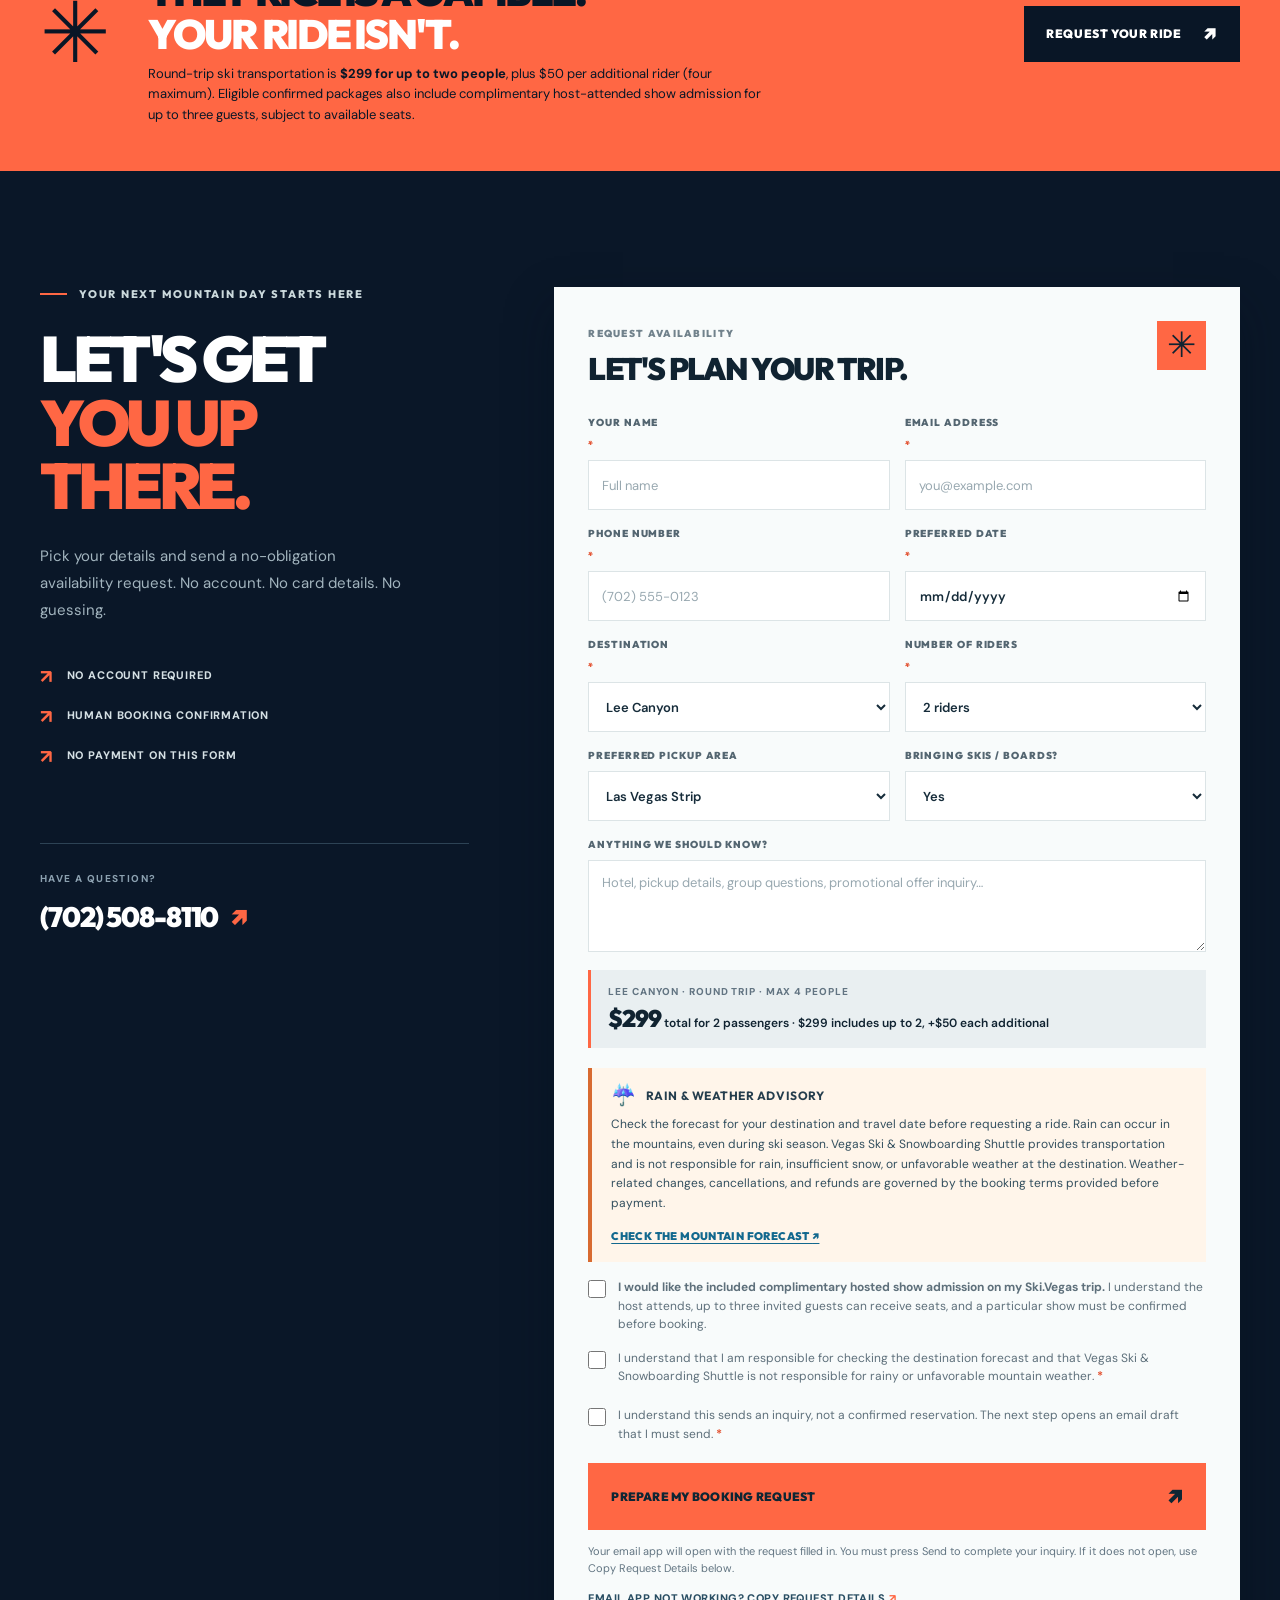
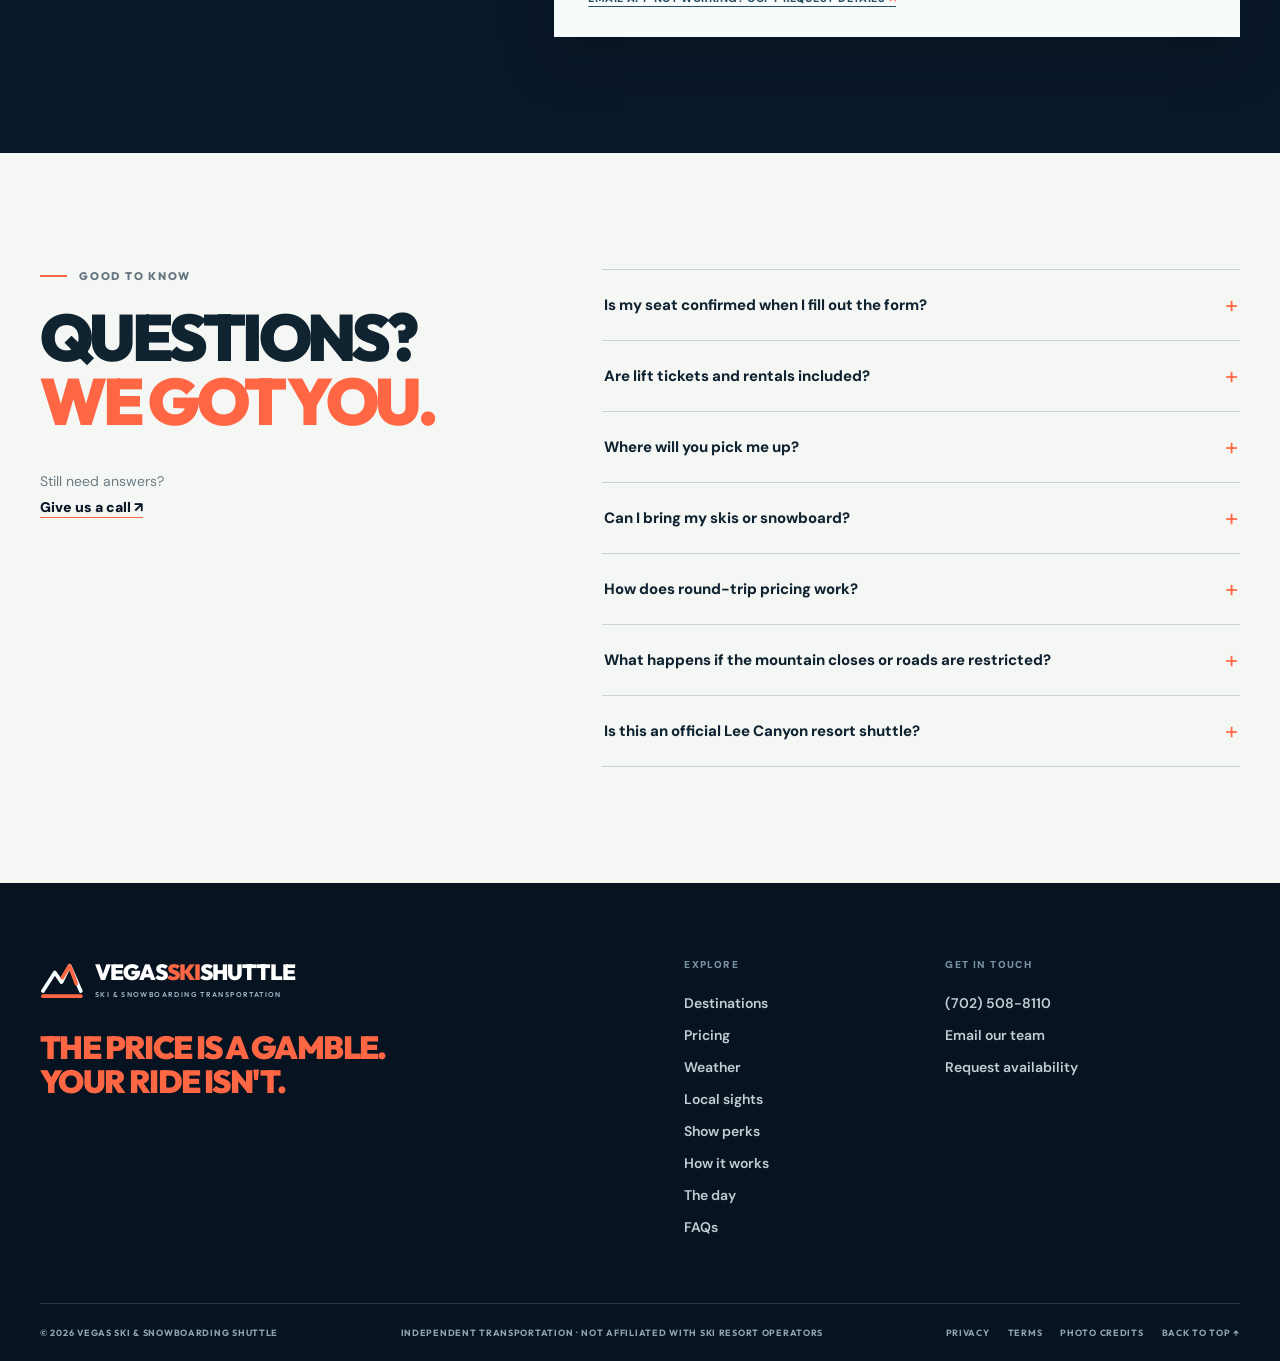
==== commit 7b6f121e: "Update Ski.Vegas $299-$399 pricing and eligible included hosted show tickets" ====
--- a/index.html
+++ b/index.html
@@ -4,7 +4,7 @@
  <meta charset="utf-8">
  <meta name="viewport" content="width=device-width, initial-scale=1">
  <meta name="theme-color" content="#0a1627">
- <meta name="description" content="Las Vegas to Lee Canyon ski and snowboard shuttle. Round-trip mountain transportation from $200 for up to 2 riders. Request availability for your winter trip.">
+ <meta name="description" content="Las Vegas to Lee Canyon ski and snowboard shuttle. Round-trip Lee Canyon ski shuttle from $299 for up to two passengers. Eligible confirmed packages include complimentary hosted Las Vegas show admission for up to three guests.">
  <meta name="robots" content="index,follow">
  <link rel="canonical" href="https://ski.vegas/">
  <meta property="og:type" content="website">
@@ -12,18 +12,18 @@
  <meta property="og:locale" content="en_US">
  <meta name="twitter:card" content="summary_large_image">
  <meta property="og:title" content="Las Vegas to Lee Canyon Ski Shuttle | Vegas Ski Shuttle">
- <meta property="og:description" content="Trade neon for snow. Lee Canyon mountain-day transportation from Las Vegas. Request availability today.">
+ <meta property="og:description" content="Private Lee Canyon round-trip ski shuttle from $299 for up to two passengers; eligible confirmed trips include a complimentary hosted Vegas show outing.">
  <meta property="og:url" content="https://ski.vegas/">
  <link rel="icon" type="image/svg+xml" href="assets/favicon.svg">
  <link rel="sitemap" type="application/xml" href="/sitemap.xml">
  <script type="application/ld+json">
- {"@context":"https://schema.org","@graph":[{"@type":"Organization","@id":"https://ski.vegas/#organization","name":"Vegas Ski & Snowboarding Shuttle","url":"https://ski.vegas/","telephone":"+1-702-508-8110","email":"Booking@ski.vegas"},{"@type":"Service","@id":"https://ski.vegas/#service","name":"Las Vegas to Lee Canyon ski and snowboard shuttle transportation","serviceType":"Round-trip ski and snowboard transportation","provider":{"@id":"https://ski.vegas/#organization"},"areaServed":[{"@type":"Place","name":"Las Vegas, Nevada"},{"@type":"Place","name":"Lee Canyon, Nevada"}],"description":"Request round-trip transportation availability between Las Vegas and Lee Canyon. Rates start at $200 for up to two riders, with $50 for each additional rider up to four."},{"@type":"WebSite","@id":"https://ski.vegas/#website","url":"https://ski.vegas/","name":"Vegas Ski Shuttle","publisher":{"@id":"https://ski.vegas/#organization"}}]}
+ {"@context":"https://schema.org","@graph":[{"@type":"Organization","@id":"https://ski.vegas/#organization","name":"Vegas Ski & Snowboarding Shuttle","url":"https://ski.vegas/","telephone":"+1-702-508-8110","email":"Booking@ski.vegas"},{"@type":"Service","@id":"https://ski.vegas/#service","name":"Las Vegas to Lee Canyon ski and snowboard shuttle transportation","serviceType":"Round-trip ski and snowboard transportation","provider":{"@id":"https://ski.vegas/#organization"},"areaServed":[{"@type":"Place","name":"Las Vegas, Nevada"},{"@type":"Place","name":"Lee Canyon, Nevada"}],"description":"Request round-trip transportation availability between Las Vegas and Lee Canyon. Rates start at $299 per round trip for one or two riders, plus $50 per additional rider (four maximum). Eligible confirmed bookings include complimentary hosted show admission for up to three guests when a suitable event is available."},{"@type":"WebSite","@id":"https://ski.vegas/#website","url":"https://ski.vegas/","name":"Vegas Ski Shuttle","publisher":{"@id":"https://ski.vegas/#organization"}}]}
  </script>
  <link rel="preconnect" href="https://fonts.googleapis.com">
  <link rel="preconnect" href="https://fonts.gstatic.com" crossorigin>
  <link rel="preconnect" href="https://images.unsplash.com">
  <link href="https://fonts.googleapis.com/css2?family=DM+Sans:wght@400;500;600;700;800&family=Outfit:wght@400;500;600;700;800;900&display=swap" rel="stylesheet">
- <link rel="stylesheet" href="style-weather-v2.css?v=20261121-hosted-shows">
+ <link rel="stylesheet" href="style-weather-v2.css?v=20261121-ski-show-299">
  <style>
  .hero-show-promo{display:flex;flex-direction:column;gap:6px;max-width:570px;margin:20px 0 20px;padding:14px 18px;background:#ff7652;color:#071d30;border-left:5px solid #fff;box-shadow:0 8px 28px #07142135;text-decoration:none}
  .hero-show-promo .hero-show-label{font:900 9px "Outfit",sans-serif;letter-spacing:.12em;color:#0b2b41}
@@ -51,7 +51,7 @@
  .shows-teaser .shows-note{font-size:12px;color:#b1c4ce;margin-top:17px;max-width:760px}
  @media(max-width:760px){.shows-teaser .shows-inner{grid-template-columns:1fr}.shows-teaser .shows-art{min-height:175px;transform:none;padding:22px}.shows-teaser .shows-art-icon{font-size:42px}.shows-teaser h2{font-size:clamp(42px,11vw,64px)}}
  </style>
- <script src="script-weather-v2.js?v=20261121-hosted-shows" defer></script>
+ <script src="script-weather-v2.js?v=20261121-ski-show-299" defer></script>
  <title>Las Vegas to Lee Canyon Ski Shuttle | Vegas Ski Shuttle</title>
 </head>
 <body>
@@ -93,7 +93,7 @@
  <div class="eyebrow light"><span class="eyebrow-line"></span> LAS VEGAS, MEET THE MOUNTAINS</div>
  <h1 id="hero-heading">LAS VEGAS TO<br><em>LEE CANYON</em><br><span>SKI SHUTTLE.</span></h1>
  <p class="hero-description">Big mountain energy. No rental car headaches or tire-chain shopping. When mountain chain restrictions are in effect, leave the driving and traction-equipment planning to us.</p>
- <a class="hero-show-promo" href="#vegas-shows"><span class="hero-show-label">★ VEGAS AFTER DARK · COMPLIMENTARY HOSTED OUTINGS</span><strong>FREE SHOW INVITATIONS FOR MY GUESTS <span aria-hidden="true">↗</span></strong><small>I attend as your host · Up to 3 guests · Subject to seat availability</small></a>
+ <a class="hero-show-promo" href="#vegas-shows"><span class="hero-show-label">★ SKI SHUTTLE + INCLUDED HOSTED SHOW ON ELIGIBLE TRIPS</span><strong>SKI BY DAY · VEGAS SHOW AT NIGHT <span aria-hidden="true">↗</span></strong><small>Complimentary show admission for up to 3 guests · Confirmed event availability required</small></a>
  <div class="hero-buttons"><a class="btn btn-orange" href="#booking">PLAN MY RIDE <span>↗</span></a><a class="btn btn-ghost" href="#how-it-works"><span class="play-icon">▶</span> HOW IT WORKS</a></div>
  <div class="hero-micro"><span class="micro-symbol">✳</span> BUILT FOR SKIERS, BOARDERS & SNOW-CHASERS</div>
  </div>
@@ -103,7 +103,7 @@
  <div class="float-divider"></div>
  <div class="float-row"><span>DEPART LAS VEGAS</span><strong>8:00 AM</strong></div>
  <div class="float-row"><span>RETURN DEPARTURE</span><strong>5:00 PM</strong></div>
- <div class="float-bottom"><span>ROUND TRIP<br><strong>$200</strong> <small>/ round trip · up to 2 people<br>+$50 per additional person · 4 people max</small></span><a href="#booking" aria-label="Request Lee Canyon trip">↗</a></div>
+ <div class="float-bottom"><span>ROUND TRIP<br><strong>$299</strong> <small>/ round trip · up to 2 people<br>+$50 per additional person · 4 people max</small></span><a href="#booking" aria-label="Request Lee Canyon trip">↗</a></div>
  </div>
  </div>
  <div class="hero-edge"><div class="container"><span>01 / THE ESCAPE</span><span>SCROLL TO EXPLORE <span aria-hidden="true">↓</span></span></div></div>
@@ -130,11 +130,11 @@
  <div class="container">
  <div class="section-heading"><div><div class="eyebrow dark"><span class="eyebrow-line"></span> PICK YOUR PLAYGROUND</div><h2>CHASE THE <span>SNOW.</span></h2></div><p>One easy mountain escape, or a bigger adventure. Tell us where you're headed—we'll help with the transportation plan.</p></div>
  <div class="dest-grid">
- <article class="dest-card featured"><div class="dest-image lee-img" role="img" aria-label="Snowy slopes and ski lift"></div><div class="dest-overlay"></div><div class="dest-tag">MOST POPULAR</div><div class="dest-content"><div class="dest-kicker">NEVADA / SPRING MOUNTAINS</div><h3>LEE CANYON<span>.</span></h3><p>Las Vegas' backyard mountain escape.</p><div class="dest-bottom"><div><span>ROUND-TRIP TRANSPORT</span><strong>$200 <small>/ round trip · up to 2 people<br>+$50 per additional person · 4 people max</small></strong></div><button type="button" class="dest-arrow" data-destination="Lee Canyon" aria-label="Request Lee Canyon availability">↗</button></div></div></article>
+ <article class="dest-card featured"><div class="dest-image lee-img" role="img" aria-label="Snowy slopes and ski lift"></div><div class="dest-overlay"></div><div class="dest-tag">MOST POPULAR</div><div class="dest-content"><div class="dest-kicker">NEVADA / SPRING MOUNTAINS</div><h3>LEE CANYON<span>.</span></h3><p>Las Vegas' backyard mountain escape.</p><div class="dest-bottom"><div><span>ROUND-TRIP TRANSPORT</span><strong>$299 <small>/ round trip · up to 2 people<br>+$50 per additional person · 4 people max</small></strong></div><button type="button" class="dest-arrow" data-destination="Lee Canyon" aria-label="Request Lee Canyon availability">↗</button></div></div></article>
  <article class="dest-card"><div class="dest-image brian-img" role="img" aria-label="Dramatic snow-covered mountain scenery"></div><div class="dest-overlay"></div><div class="dest-content"><div class="dest-kicker">UTAH / SOUTHERN UTAH</div><h3>BRIAN HEAD<span>.</span></h3><p>Turn the mountain day into a road trip.</p><div class="dest-bottom"><div><span>LONGER-DISTANCE TRIP</span><strong class="ask-quote">REQUEST A QUOTE</strong></div><button type="button" class="dest-arrow" data-destination="Brian Head" aria-label="Request Brian Head availability">↗</button></div></div></article>
  <article class="dest-card"><div class="dest-image arizona-img" role="img" aria-label="Snowy evergreen forest in the mountains"></div><div class="dest-overlay"></div><div class="dest-content"><div class="dest-kicker">ARIZONA / FLAGSTAFF</div><h3>SNOWBOWL<span>.</span></h3><p>A change of scenery worth the drive.</p><div class="dest-bottom"><div><span>LONGER-DISTANCE TRIP</span><strong class="ask-quote">REQUEST A QUOTE</strong></div><button type="button" class="dest-arrow" data-destination="Arizona Snowbowl" aria-label="Request Snowbowl availability">↗</button></div></div></article>
  </div>
- <p class="fineprint dest-note">Trip availability and pickup locations require confirmation. The featured 8 AM / 5 PM itinerary applies to the planned Lee Canyon day trip only. Resort lift tickets and rentals are purchased separately.</p>
+ <p class="fineprint dest-note">Trip availability and pickup locations require confirmation. The 8 AM / 5 PM itinerary applies to Lee Canyon. Eligible confirmed trips include a complimentary hosted Las Vegas show outing for up to three invited guests when seats are available. A fourth shuttle rider has transportation only. Lift tickets and rentals are separate.</p>
  </div>
  </section>
 
@@ -142,7 +142,7 @@
   <div class="container">
    <div class="section-heading">
     <div><div class="eyebrow dark"><span class="eyebrow-line"></span> KNOW YOUR FULL MOUNTAIN-DAY COST</div><h2 id="pricing-title">A SEASON PASS FOR THE SLOPES.<br><span>A CLEAR PRICE FOR THE RIDE.</span></h2></div>
-    <p>Lee Canyon lift access and Las Vegas transportation are separate purchases. The pass covers selected weekdays throughout the season; shuttle rides are priced per trip.</p>
+    <p>Private round-trip ski transportation starts at $299 for up to two riders. Eligible confirmed packages also include hosted Las Vegas show admission for up to three invited guests when show seats are available. Resort lift passes remain a separate purchase.</p>
    </div>
    <div class="pricing-pass-callout">
     <div><span class="pricing-kicker">LEE CANYON · 2026/27 ADULT WEEKDAY PASS</span><h3>$275 <small>for the season</small></h3><p>The 5-day option gives the passholder weekday access on the days selected at purchase throughout the season. It is not limited to five individual visits. Weekends and listed blackout dates are excluded. Lee Canyon also lists six 50%-off online-rate tickets as a pass benefit; see resort terms.</p></div>
@@ -152,14 +152,14 @@
     <table class="pricing-table">
      <thead><tr><th scope="col">Riders</th><th scope="col">Shuttle / round trip</th><th scope="col">Each rider / trip</th></tr></thead>
      <tbody>
-      <tr><th scope="row">1 rider</th><td>$200</td><td>$200</td></tr>
-      <tr><th scope="row">2 riders</th><td>$200</td><td>$100</td></tr>
-      <tr><th scope="row">3 riders</th><td>$250</td><td>$83.33</td></tr>
-      <tr><th scope="row">4 riders</th><td>$300</td><td>$75</td></tr>
+      <tr><th scope="row">1 rider</th><td>$299</td><td>$299</td></tr>
+      <tr><th scope="row">2 riders</th><td>$299</td><td>$149.50</td></tr>
+      <tr><th scope="row">3 riders</th><td>$349</td><td>$116.33</td></tr>
+      <tr><th scope="row">4 riders</th><td>$399</td><td>$99.75</td></tr>
      </tbody>
     </table>
    </div>
-   <p class="pricing-note">The $275 lift pass is for its holder only and is not included in the shuttle fare. Guests should confirm pass options, selected weekdays, blackout dates, and discount-ticket terms with Lee Canyon. A shuttle request is not a confirmed reservation.</p>
+   <p class="pricing-note"><strong>Show experience included:</strong> Eligible confirmed Ski.Vegas packages include complimentary host-attended admission for up to three shuttle passengers when the specific show and seats have been confirmed. The host occupies the fourth show seat; a fourth shuttle rider is not covered. We confirm availability and full package details before accepting payment. If no eligible show is available, customers can decline or choose a separately quoted transportation-only trip. Resort lift tickets and rentals are not included; the $275 lift pass is for its holder only. A shuttle inquiry is not a confirmed booking.</p>
   </div>
  </section>
 
@@ -224,16 +224,16 @@
  <section class="sights-section section" id="local-attractions" aria-labelledby="local-attractions-title"><div class="container"><div class="section-heading"><div><div class="eyebrow dark"><span class="eyebrow-line"></span> THERE'S MORE BEYOND THE STRIP</div><h2 id="local-attractions-title">EXPLORE <span>LOCAL.</span></h2></div><p>From snowy forests to red-rock canyons, Las Vegas has a whole other side. Discover nearby attractions and plan more adventures.</p></div><div class="sights-grid"><article class="sight-card"><div class="sight-media"><img src="https://thumb.wikimedia.org/wikipedia/commons/thumb/b/b1/Starr-071225-0654-Pinus_sp-habit_with_Forest_and_Kim_on_sled_in_snow-Spring_Mountains_National_Recreation_Area-Nevada_%2831145555180%29.jpg/960px-Starr-071225-0654-Pinus_sp-habit_with_Forest_and_Kim_on_sled_in_snow-Spring_Mountains_National_Recreation_Area-Nevada_%2831145555180%29.jpg" alt="Snowy pine woods in the Spring Mountains near Mount Charleston" loading="lazy" decoding="async" width="960" height="640" onerror="this.style.display='none';this.parentNode.classList.add('photo-unavailable')"></div><div class="sight-copy"><span>SNOW &amp; PINE FORESTS</span><h3>Mount Charleston</h3><a href="https://www.gomtcharleston.com/" target="_blank" rel="noopener noreferrer" aria-label="Learn more about Mount Charleston">EXPLORE PLACE <span aria-hidden="true">↗</span></a></div></article><article class="sight-card"><div class="sight-media"><img src="https://thumb.wikimedia.org/wikipedia/commons/thumb/d/d7/Red_Rock_Canyon_in_NV.jpg/960px-Red_Rock_Canyon_in_NV.jpg" alt="Red and cream sandstone cliffs at Red Rock Canyon" loading="lazy" decoding="async" width="960" height="640" onerror="this.style.display='none';this.parentNode.classList.add('photo-unavailable')"></div><div class="sight-copy"><span>SANDSTONE &amp; SCENIC DRIVES</span><h3>Red Rock Canyon</h3><a href="https://www.blm.gov/programs/national-conservation-lands/nevada/red-rock-canyon" target="_blank" rel="noopener noreferrer" aria-label="Learn more about Red Rock Canyon">EXPLORE PLACE <span aria-hidden="true">↗</span></a></div></article><article class="sight-card"><div class="sight-media"><img src="https://thumb.wikimedia.org/wikipedia/commons/thumb/a/ae/Valley_of_Fire%2C_National_Natural_Landmark%2C_Nevada.jpg/960px-Valley_of_Fire%2C_National_Natural_Landmark%2C_Nevada.jpg" alt="Red rock formations at Valley of Fire State Park" loading="lazy" decoding="async" width="960" height="640" onerror="this.style.display='none';this.parentNode.classList.add('photo-unavailable')"></div><div class="sight-copy"><span>DESERT COLOR &amp; HIKING</span><h3>Valley of Fire</h3><a href="https://parks.nv.gov/parks/valley-of-fire" target="_blank" rel="noopener noreferrer" aria-label="Learn more about Valley of Fire">EXPLORE PLACE <span aria-hidden="true">↗</span></a></div></article><article class="sight-card"><div class="sight-media"><img src="https://thumb.wikimedia.org/wikipedia/commons/thumb/1/15/Hoover_Dam%2C_Nevada.jpg/960px-Hoover_Dam%2C_Nevada.jpg" alt="View of Hoover Dam from above" loading="lazy" decoding="async" width="960" height="640" onerror="this.style.display='none';this.parentNode.classList.add('photo-unavailable')"></div><div class="sight-copy"><span>ENGINEERING &amp; CANYON VIEWS</span><h3>Hoover Dam</h3><a href="https://www.usbr.gov/lc/hooverdam/" target="_blank" rel="noopener noreferrer" aria-label="Learn more about Hoover Dam">EXPLORE PLACE <span aria-hidden="true">↗</span></a></div></article><article class="sight-card"><div class="sight-media"><img src="https://thumb.wikimedia.org/wikipedia/commons/thumb/a/a4/Lake_Mead%2C_Nevada%2C_USA_%2851116649314%29.jpg/960px-Lake_Mead%2C_Nevada%2C_USA_%2851116649314%29.jpg" alt="Lake Mead and surrounding desert mountains" loading="lazy" decoding="async" width="960" height="640" onerror="this.style.display='none';this.parentNode.classList.add('photo-unavailable')"></div><div class="sight-copy"><span>BLUE WATER &amp; DESERT PEAKS</span><h3>Lake Mead</h3><a href="https://www.nps.gov/lake/index.htm" target="_blank" rel="noopener noreferrer" aria-label="Learn more about Lake Mead">EXPLORE PLACE <span aria-hidden="true">↗</span></a></div></article><article class="sight-card"><div class="sight-media"><img src="https://thumb.wikimedia.org/wikipedia/commons/thumb/b/b2/One_Magic_Mountain_%28Unsplash%29.jpg/960px-One_Magic_Mountain_%28Unsplash%29.jpg" alt="Colorful Seven Magic Mountains art installation" loading="lazy" decoding="async" width="960" height="640" onerror="this.style.display='none';this.parentNode.classList.add('photo-unavailable')"></div><div class="sight-copy"><span>COLOR IN THE MOJAVE</span><h3>Seven Magic Mountains</h3><a href="https://sevenmagicmountains.com/" target="_blank" rel="noopener noreferrer" aria-label="Learn more about Seven Magic Mountains">EXPLORE PLACE <span aria-hidden="true">↗</span></a></div></article><article class="sight-card"><div class="sight-media"><img src="https://thumb.wikimedia.org/wikipedia/commons/thumb/3/34/Springs_Preserve.jpg/960px-Springs_Preserve.jpg" alt="Garden and landscape at Springs Preserve in Las Vegas" loading="lazy" decoding="async" width="960" height="640" onerror="this.style.display='none';this.parentNode.classList.add('photo-unavailable')"></div><div class="sight-copy"><span>GARDENS &amp; DESERT HISTORY</span><h3>Springs Preserve</h3><a href="https://www.springspreserve.org/" target="_blank" rel="noopener noreferrer" aria-label="Learn more about Springs Preserve">EXPLORE PLACE <span aria-hidden="true">↗</span></a></div></article><article class="sight-card"><div class="sight-media"><img src="https://thumb.wikimedia.org/wikipedia/commons/thumb/6/66/The_Fremont_Street_Experience.jpg/960px-The_Fremont_Street_Experience.jpg" alt="Illuminated Fremont Street Experience in downtown Las Vegas" loading="lazy" decoding="async" width="960" height="640" onerror="this.style.display='none';this.parentNode.classList.add('photo-unavailable')"></div><div class="sight-copy"><span>DOWNTOWN VEGAS LIGHTS</span><h3>Fremont Street</h3><a href="https://vegasexperience.com/" target="_blank" rel="noopener noreferrer" aria-label="Learn more about Fremont Street">EXPLORE PLACE <span aria-hidden="true">↗</span></a></div></article></div><p class="fineprint sights-disclaimer">These are sightseeing suggestions, not advertised Vegas Ski Shuttle routes or stops. Shuttle availability and pricing currently apply only to listed ski destinations. Photo credits: <a href="photo-credits.html">View image sources and licenses ↗</a>.</p></div></section>
 
 
- <!-- Host-attended guest invitations are complimentary, never promised or sold. -->
+ <!-- Hosted show experience is included in eligible confirmed packages; no show can be promised before event confirmation. -->
  <section class="shows-teaser section" id="vegas-shows" aria-labelledby="vegas-shows-title">
   <div class="container shows-inner">
    <div>
     <div class="shows-kicker">LAS VEGAS AFTER DARK · HOSTED GUEST EXPERIENCES</div>
     <h2 id="vegas-shows-title">SNOW DAYS.<br><em>SHOW NIGHTS.</em></h2>
-    <p>Your Vegas experience doesn't have to end when the ski shuttle returns. When I reserve guest seats for a show, I can invite up to three guests to join me at no admission charge. I'll be attending the show as your host.</p>
-    <p><strong>Show admission is complimentary—never sold or transferred.</strong> Ski.Vegas charges only for its transportation service. Guest invitations are optional and offered individually when seats are available; they are not included in or guaranteed by a shuttle booking.</p>
-    <a class="shows-cta" href="mailto:Booking@ski.vegas?subject=Interest%20in%20hosted%20Vegas%20show%20outings&amp;body=Hello%20Ski.Vegas%2C%0A%0AI%27m%20interested%20in%20future%20Las%20Vegas%20entertainment%20offers.%0A%0AMy%20ski%20shuttle%20date%20(if%20known)%3A%20%0ANumber%20of%20people%3A%20%0A%0AThank%20you.">ASK ABOUT HOSTED SHOW OUTINGS <span aria-hidden="true">↗</span></a>
-    <p class="shows-note">One host plus up to three guests per eligible reservation. Show availability varies, the host must attend, and all reservations remain subject to applicable membership and venue rules. Event details are shared privately with invited guests.</p>
+    <p>Take your mountain day into the Vegas night. An eligible confirmed Ski.Vegas package includes a complimentary hosted Las Vegas show outing for up to three invited shuttle passengers. I'll attend the show with you as your host.</p>
+    <p><strong>Show admission is included with eligible confirmed packages and has no separate admission charge.</strong> The show and guest tickets must be available and confirmed before the booking is finalized. The booking inquiry alone does not reserve a seat or guarantee a show.</p>
+    <a class="shows-cta" href="mailto:Booking@ski.vegas?subject=Interest%20in%20hosted%20Vegas%20show%20outings&amp;body=Hello%20Ski.Vegas%2C%0A%0AI%27m%20interested%20in%20future%20Las%20Vegas%20entertainment%20offers.%0A%0AMy%20ski%20shuttle%20date%20(if%20known)%3A%20%0ANumber%20of%20people%3A%20%0A%0AThank%20you.">ASK ABOUT INCLUDED SHOW ADMISSION <span aria-hidden="true">↗</span></a>
+    <p class="shows-note">One host plus up to three guests per confirmed show. A four-passenger shuttle booking includes show admission for at most three of those passengers; the fourth receives transportation only. Event details are shared privately once confirmed. If there is no eligible show, customers may decline or request a transportation-only quote. Membership and venue rules apply.</p>
    </div>
    <div class="shows-art" aria-hidden="true"><span class="shows-art-icon">✳</span><strong>FROM<br>POWDER<br>TO NEON.</strong><small>THE MOUNTAIN BY DAY · VEGAS BY NIGHT</small></div>
   </div>
@@ -267,7 +267,7 @@
    <a class="btn btn-orange" href="#booking" style="display:inline-flex;margin-top:18px">LET US HANDLE THE DRIVE <span>↗</span></a>
   </div>
  </section>
- <section class="promo-strip" aria-label="Promotional offer"><div class="container promo-inner"><div class="promo-star" aria-hidden="true">✳</div><div><span class="promo-small">A LITTLE VEGAS MAGIC</span><h2>THE PRICE IS A GAMBLE.<br><em>YOUR RIDE ISN'T.</em></h2><p>Round-trip transportation is <strong>$200 for up to two people</strong>, plus $50 per additional person (maximum four passengers).</p></div><a class="btn btn-dark" href="#booking">REQUEST YOUR RIDE <span>↗</span></a></div></section>
+ <section class="promo-strip" aria-label="Promotional offer"><div class="container promo-inner"><div class="promo-star" aria-hidden="true">✳</div><div><span class="promo-small">A LITTLE VEGAS MAGIC</span><h2>THE PRICE IS A GAMBLE.<br><em>YOUR RIDE ISN'T.</em></h2><p>Round-trip ski transportation is <strong>$299 for up to two people</strong>, plus $50 per additional rider (four maximum). Eligible confirmed packages also include complimentary host-attended show admission for up to three guests, subject to available seats.</p></div><a class="btn btn-dark" href="#booking">REQUEST YOUR RIDE <span>↗</span></a></div></section>
 
  <section class="booking-section section" id="booking"><div class="container booking-grid">
  <div class="booking-intro"><div class="eyebrow light"><span class="eyebrow-line"></span> YOUR NEXT MOUNTAIN DAY STARTS HERE</div><h2>LET'S GET<br><span>YOU UP THERE.</span></h2><p>Pick your details and send a no-obligation availability request. No account. No card details. No guessing.</p>
@@ -282,9 +282,9 @@
  <div class="field-row"><label>DESTINATION <span>*</span><select id="destination" name="destination" required><option value="Lee Canyon">Lee Canyon</option><option value="Brian Head">Brian Head, Utah</option><option value="Arizona Snowbowl">Arizona Snowbowl</option></select></label><label>NUMBER OF RIDERS <span>*</span><select id="riders" name="riders" required><option value="1">1 rider</option><option value="2" selected>2 riders</option><option value="3">3 riders</option><option value="4">4 riders</option></select></label></div>
  <div class="field-row"><label>PREFERRED PICKUP AREA<select id="pickup" name="pickup"><option value="Las Vegas Strip">Las Vegas Strip</option><option value="Downtown Las Vegas">Downtown Las Vegas</option><option value="Henderson">Henderson</option><option value="Other Las Vegas Valley location">Other Las Vegas Valley location</option></select></label><label>BRINGING SKIS / BOARDS?<select id="gear" name="gear"><option value="Yes">Yes</option><option value="No">No</option><option value="Not sure">Not sure yet</option></select></label></div>
  <label class="wide-label">ANYTHING WE SHOULD KNOW?<textarea name="message" id="message" rows="3" placeholder="Hotel, pickup details, group questions, promotional offer inquiry…"></textarea></label>
- <div id="rateEstimate" class="rate-estimate" aria-live="polite"><span>LEE CANYON REFERENCE RATE</span><strong>$200 <small>/ round trip · up to 2 people</small></strong></div>
+ <div id="rateEstimate" class="rate-estimate" aria-live="polite"><span>LEE CANYON REFERENCE RATE</span><strong>$299 <small>/ round trip · up to 2 people · hosted show subject to confirmation</small></strong></div>
  <div class="rain-advisory" role="note" aria-labelledby="rainWarningTitle"><div class="rain-advisory-heading"><span aria-hidden="true">☔</span><strong id="rainWarningTitle">RAIN &amp; WEATHER ADVISORY</strong></div><p>Check the forecast for your destination and travel date before requesting a ride. Rain can occur in the mountains, even during ski season. Vegas Ski &amp; Snowboarding Shuttle provides transportation and is not responsible for rain, insufficient snow, or unfavorable weather at the destination. Weather-related changes, cancellations, and refunds are governed by the booking terms provided before payment.</p><a href="#weather">CHECK THE MOUNTAIN FORECAST <span aria-hidden="true">↗</span></a></div>
- <label class="consent" style="margin:16px 0 12px"><input id="showInterest" type="checkbox" name="showInterest" value="yes"><span><strong>I'm interested in a complimentary, host-attended Las Vegas show outing.</strong> I understand admission is free, the host will attend, and invitations depend on available guest seats. A paid shuttle ride does not guarantee a show invitation.</span></label>
+ <label class="consent" style="margin:16px 0 12px"><input id="showInterest" type="checkbox" name="showInterest" value="yes"><span><strong>I would like the included complimentary hosted show admission on my Ski.Vegas trip.</strong> I understand the host attends, up to three invited guests can receive seats, and a particular show must be confirmed before booking.</span></label>
  <label class="consent weather-consent"><input id="weatherConsent" type="checkbox" required><span>I understand that I am responsible for checking the destination forecast and that Vegas Ski &amp; Snowboarding Shuttle is not responsible for rainy or unfavorable mountain weather. <b>*</b></span></label>
  <label class="consent"><input id="consent" type="checkbox" required><span>I understand this sends an inquiry, not a confirmed reservation. The next step opens an email draft that I must send. <b>*</b></span></label>
  <button type="submit" class="form-submit">PREPARE MY BOOKING REQUEST <span>↗</span></button>
@@ -300,14 +300,14 @@
  <details><summary>Are lift tickets and rentals included?<span>+</span></summary><p>No. Transportation is separate from resort lift tickets, rental equipment, lessons, and other resort charges. Buy resort services directly from the resort. See <a href="https://www.leecanyonlv.com/weather/" target="_blank" rel="noopener noreferrer">Lee Canyon's official website</a> for current availability.</p></details>
  <details><summary>Where will you pick me up?<span>+</span></summary><p>Tell us your preferred pickup area—Las Vegas Strip, Downtown, Henderson, or another Las Vegas Valley location. We will confirm the exact meeting point and whether your requested pickup is available before booking.</p></details>
  <details><summary>Can I bring my skis or snowboard?<span>+</span></summary><p>Tell us how much equipment you're bringing when you inquire. We will confirm the available vehicle and gear capacity before accepting the reservation.</p></details>
- <details><summary>How does round-trip pricing work?<span>+</span></summary><p>$200 round trip covers one or two people. A third passenger adds $50 ($250 total); a fourth adds another $50 ($300 total). Maximum four passengers per trip. Lift tickets and rentals are separate.</p></details>
+ <details><summary>How does round-trip pricing work?<span>+</span></summary><p>$299 round trip covers one or two people. A third passenger adds $50 ($349 total); a fourth adds another $50 ($399 total). Maximum four shuttle passengers. Eligible confirmed packages include a complimentary hosted Las Vegas show outing for up to three invited guests when tickets are available. The host attends and occupies the fourth show seat, so a fourth shuttle passenger is not covered by the show. Lift tickets and rentals are separate.</p></details>
  <details><summary>What happens if the mountain closes or roads are restricted?<span>+</span></summary><p>Mountain conditions can change fast. Transportation operates only when conditions and access permit. We will explain weather-related changes and any cancellation or refund terms before confirming your reservation.</p></details>
  <details><summary>Is this an official Lee Canyon resort shuttle?<span>+</span></summary><p>No. Vegas Ski & Snowboarding Shuttle is an independent transportation concept and is not represented as owned, operated, or endorsed by Lee Canyon.</p></details>
  </div>
  </div></section>
  </main>
  <footer class="site-footer"><div class="container"><div class="footer-main"><div class="footer-lead"><a href="#top" class="brand footer-brand"><span class="brand-mark" aria-hidden="true"><svg viewBox="0 0 58 53" fill="none"><path d="M4 42 20 17l9 13L40 8l15 34" stroke="#F7FCFF" stroke-width="5" stroke-linecap="round" stroke-linejoin="round"/><path d="m30 24 10-16 9 24" stroke="#FF6744" stroke-width="5" stroke-linecap="round" stroke-linejoin="round"/><path d="M4 49h51" stroke="#FF6744" stroke-width="5" stroke-linecap="round"/></svg></span><span class="brand-copy"><strong>VEGAS<span>SKI</span>SHUTTLE</strong><small>SKI & SNOWBOARDING TRANSPORTATION</small></span></a><p>THE PRICE IS A GAMBLE.<br>YOUR RIDE ISN'T.</p></div><div class="footer-links"><span>EXPLORE</span><a href="#destinations">Destinations</a><a href="#pricing">Pricing</a><a href="#weather">Weather</a><a href="#local-attractions">Local sights</a><a href="#vegas-shows">Show perks</a><a href="#how-it-works">How it works</a><a href="#schedule">The day</a><a href="#faq">FAQs</a></div><div class="footer-links"><span>GET IN TOUCH</span><a href="tel:+17025088110">(702) 508-8110</a><a href="mailto:Booking@ski.vegas?subject=Vegas%20Ski%20Shuttle%20Question">Email our team</a><a href="#booking">Request availability</a></div></div><div class="footer-bottom"><span>© <span id="year">2026</span> VEGAS SKI & SNOWBOARDING SHUTTLE</span><span>INDEPENDENT TRANSPORTATION · NOT AFFILIATED WITH SKI RESORT OPERATORS</span><div><a href="privacy.html">PRIVACY</a><a href="terms.html">TERMS</a><a href="photo-credits.html">PHOTO CREDITS</a><a href="#top">BACK TO TOP ↑</a></div></div></div></footer>
- <div class="mobile-sticky" id="mobileSticky"><span>LEE CANYON <strong>$200 UP TO 2 · +$50 EXTRA · MAX 4</strong></span><a href="#booking">REQUEST A SEAT ↗</a></div>
+ <div class="mobile-sticky" id="mobileSticky"><span>LEE CANYON <strong>$299 UP TO 2 · +$50 EXTRA · MAX 4</strong></span><a href="#booking">REQUEST A SEAT ↗</a></div>
 <script>
 (function(){
  const status=document.getElementById('lee-snow-status'),details=document.getElementById('lee-snow-details');
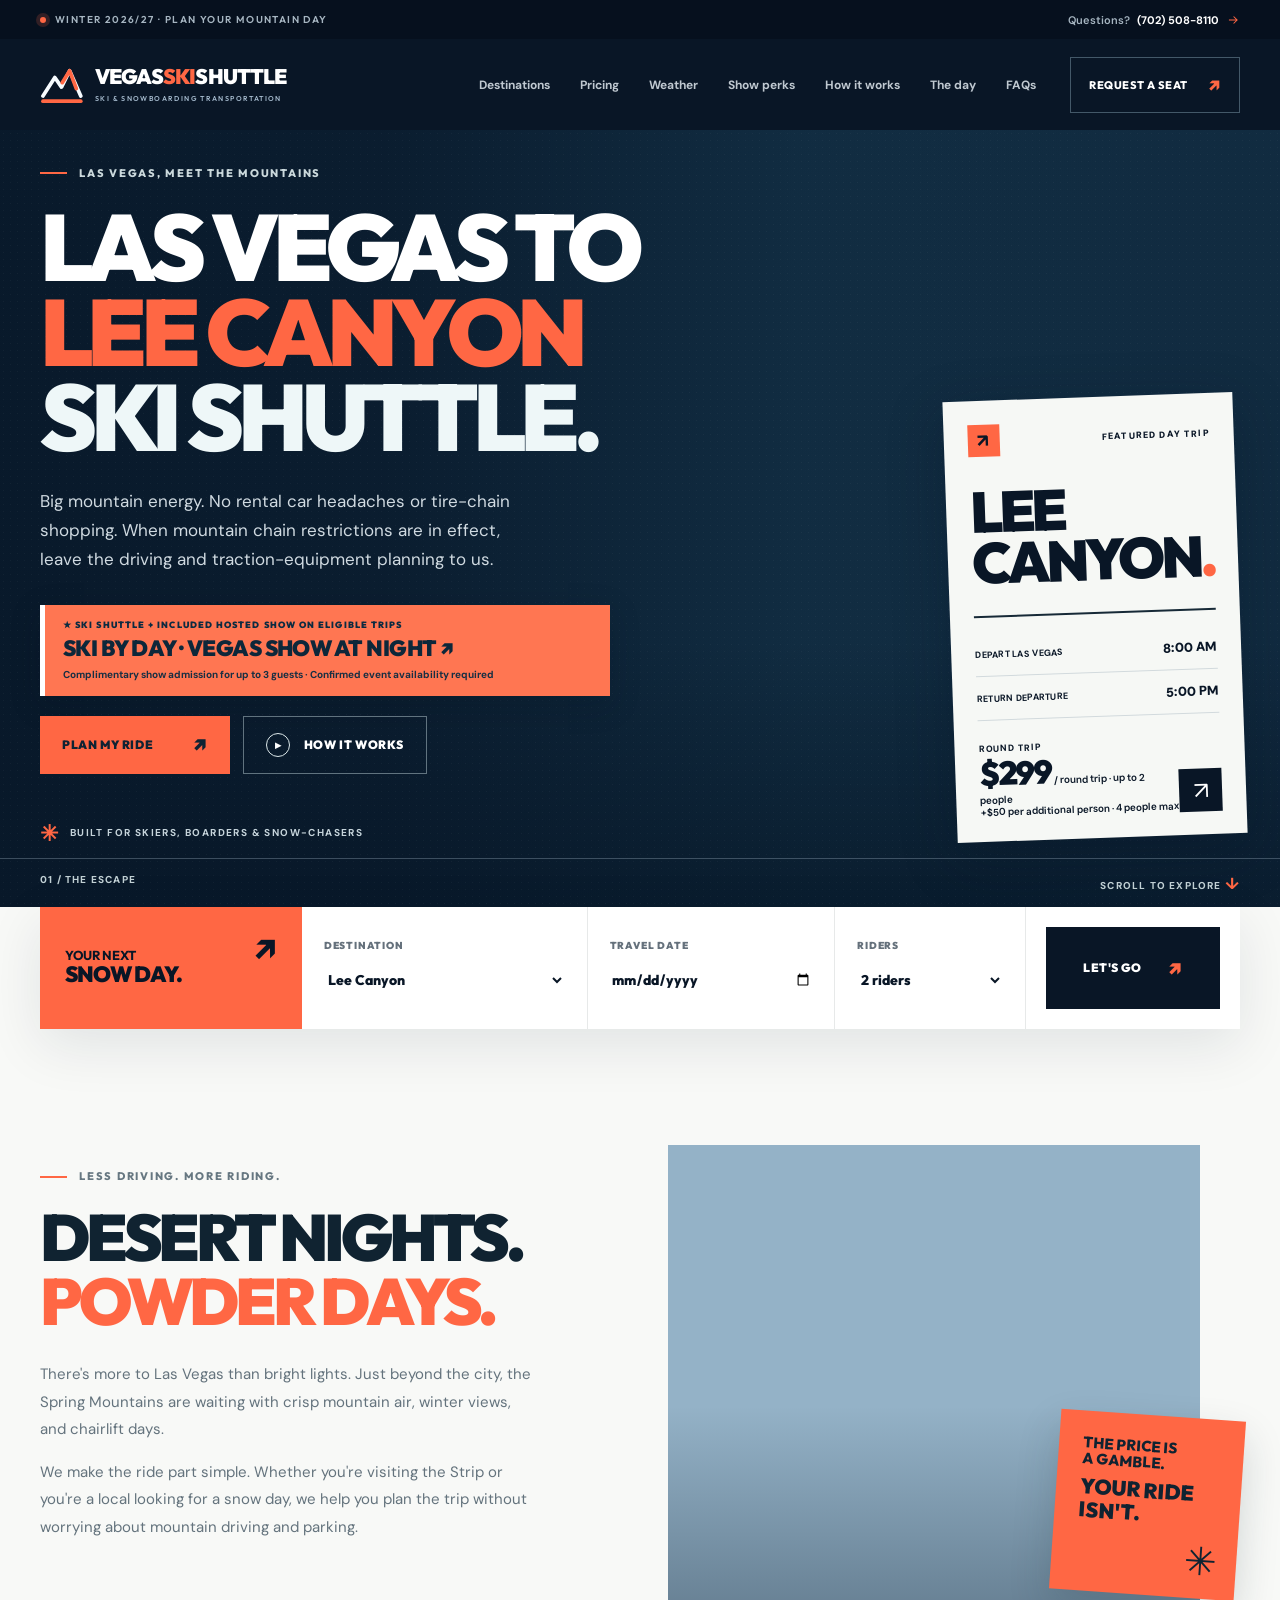
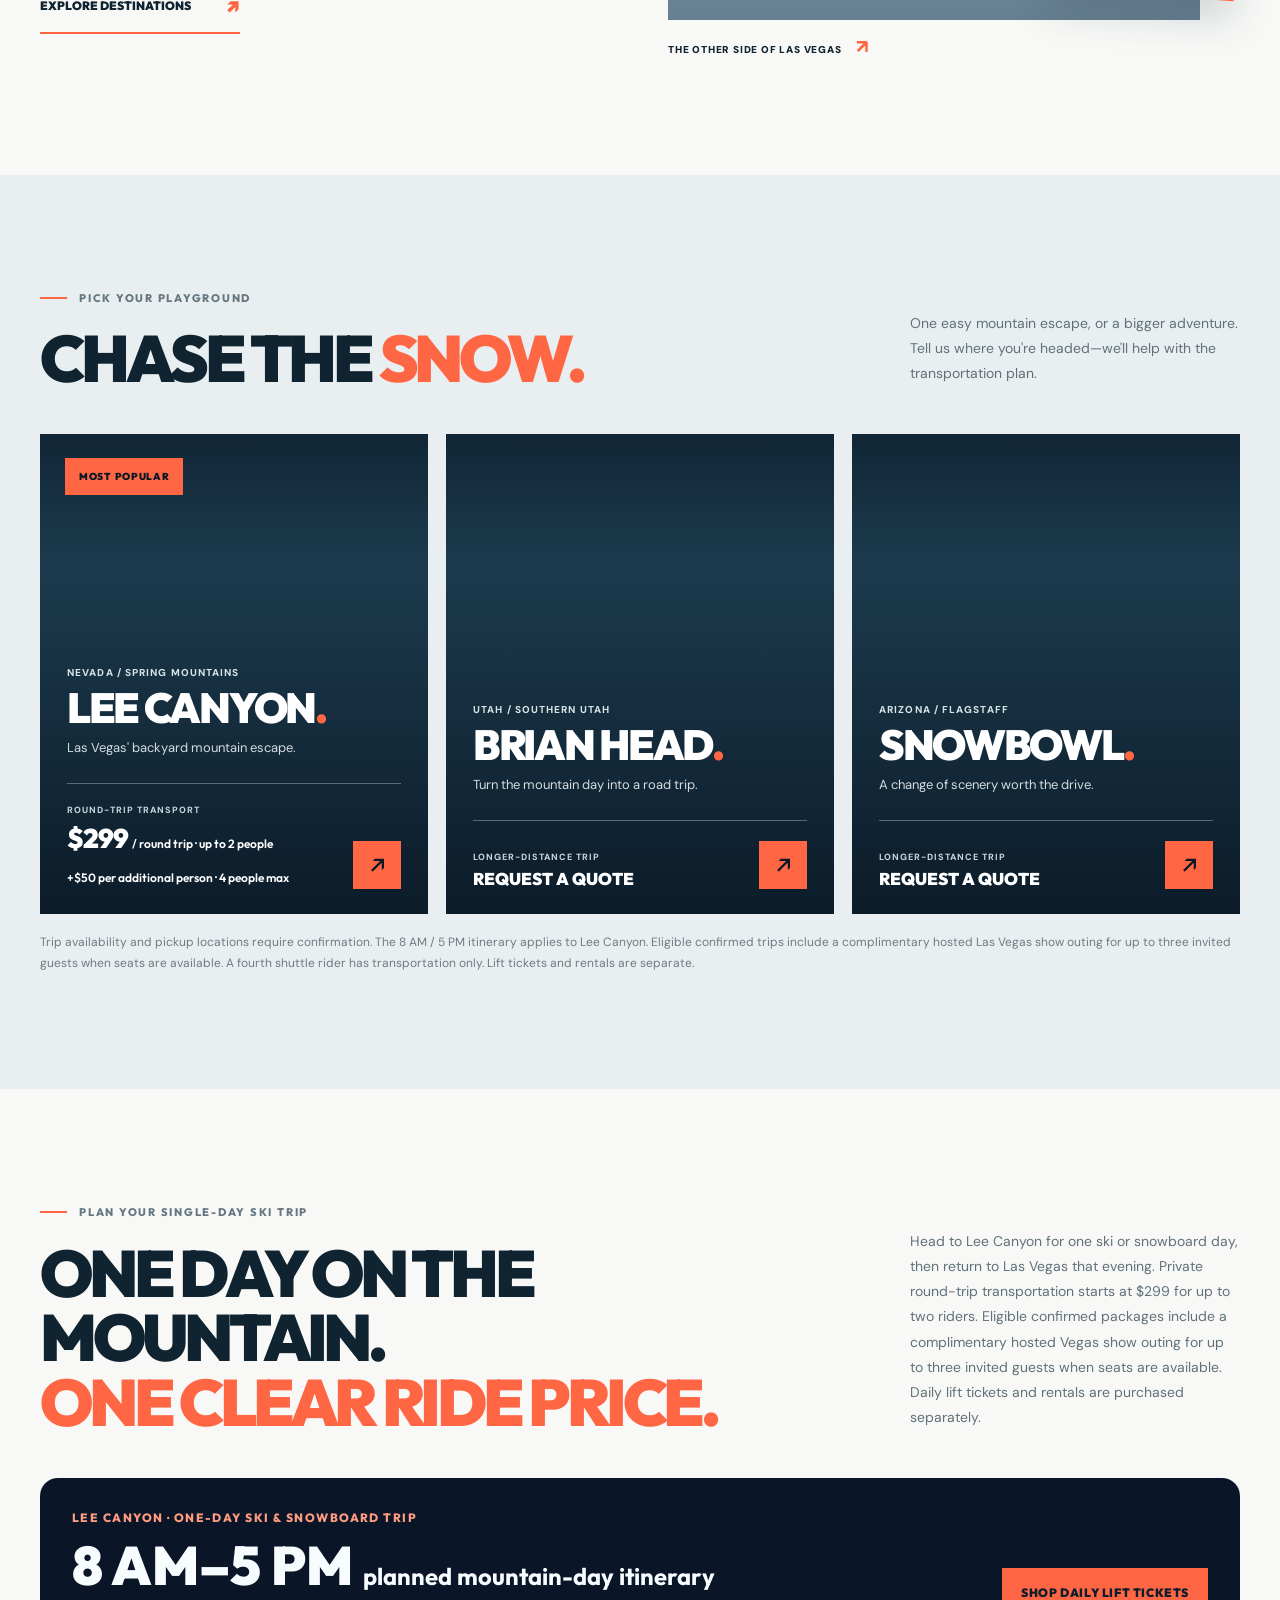
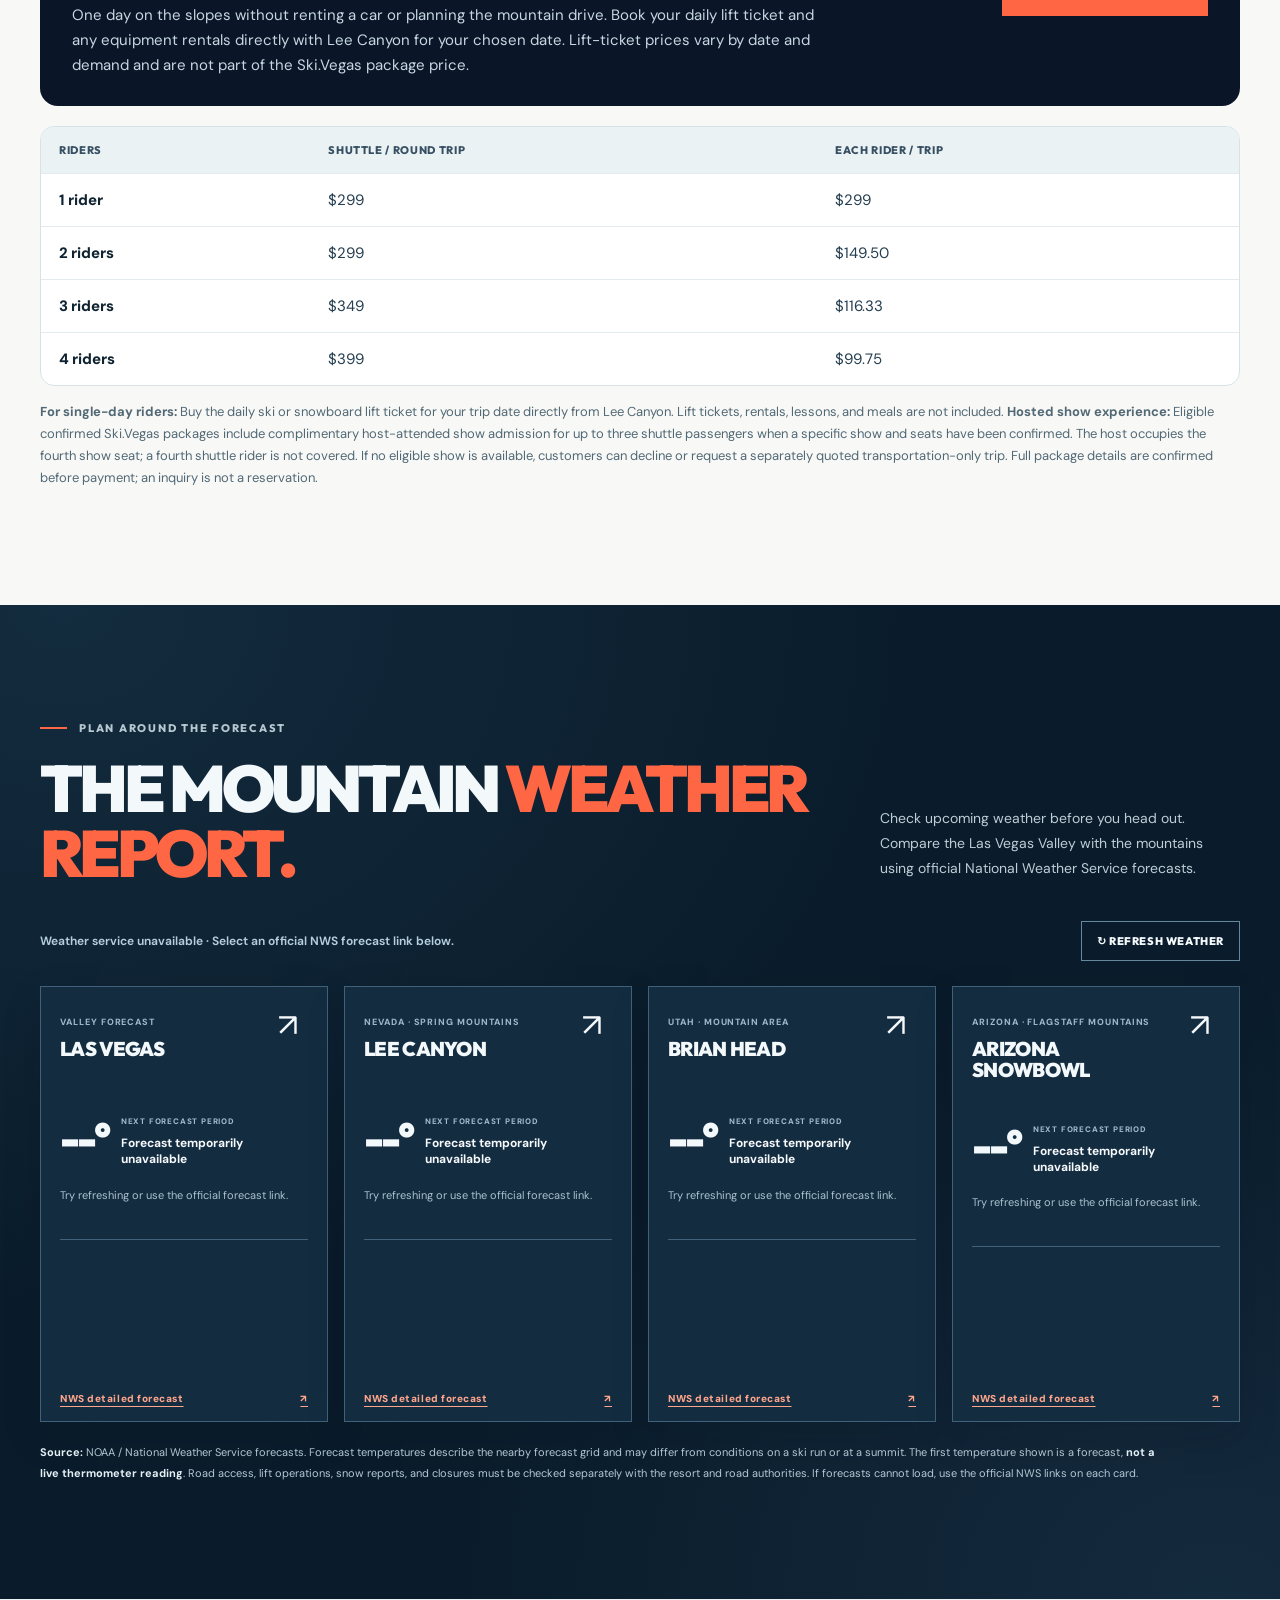
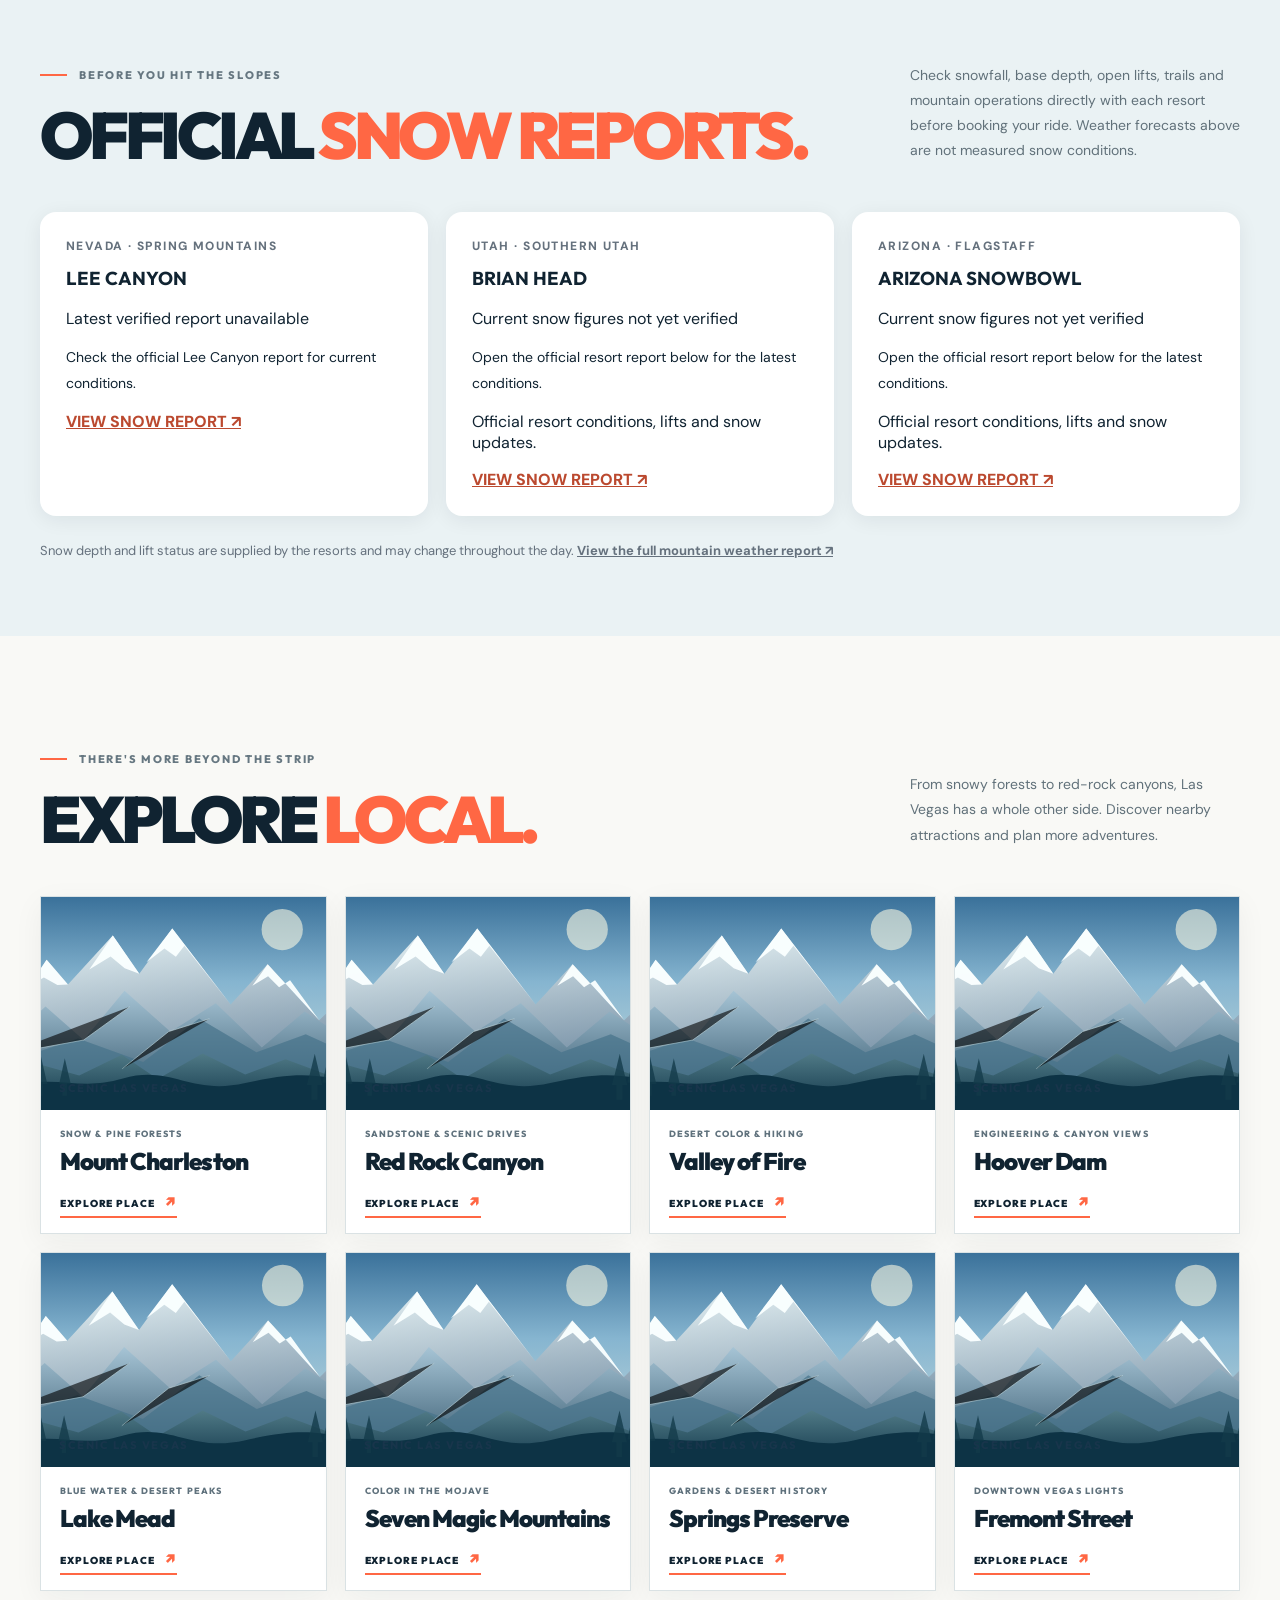
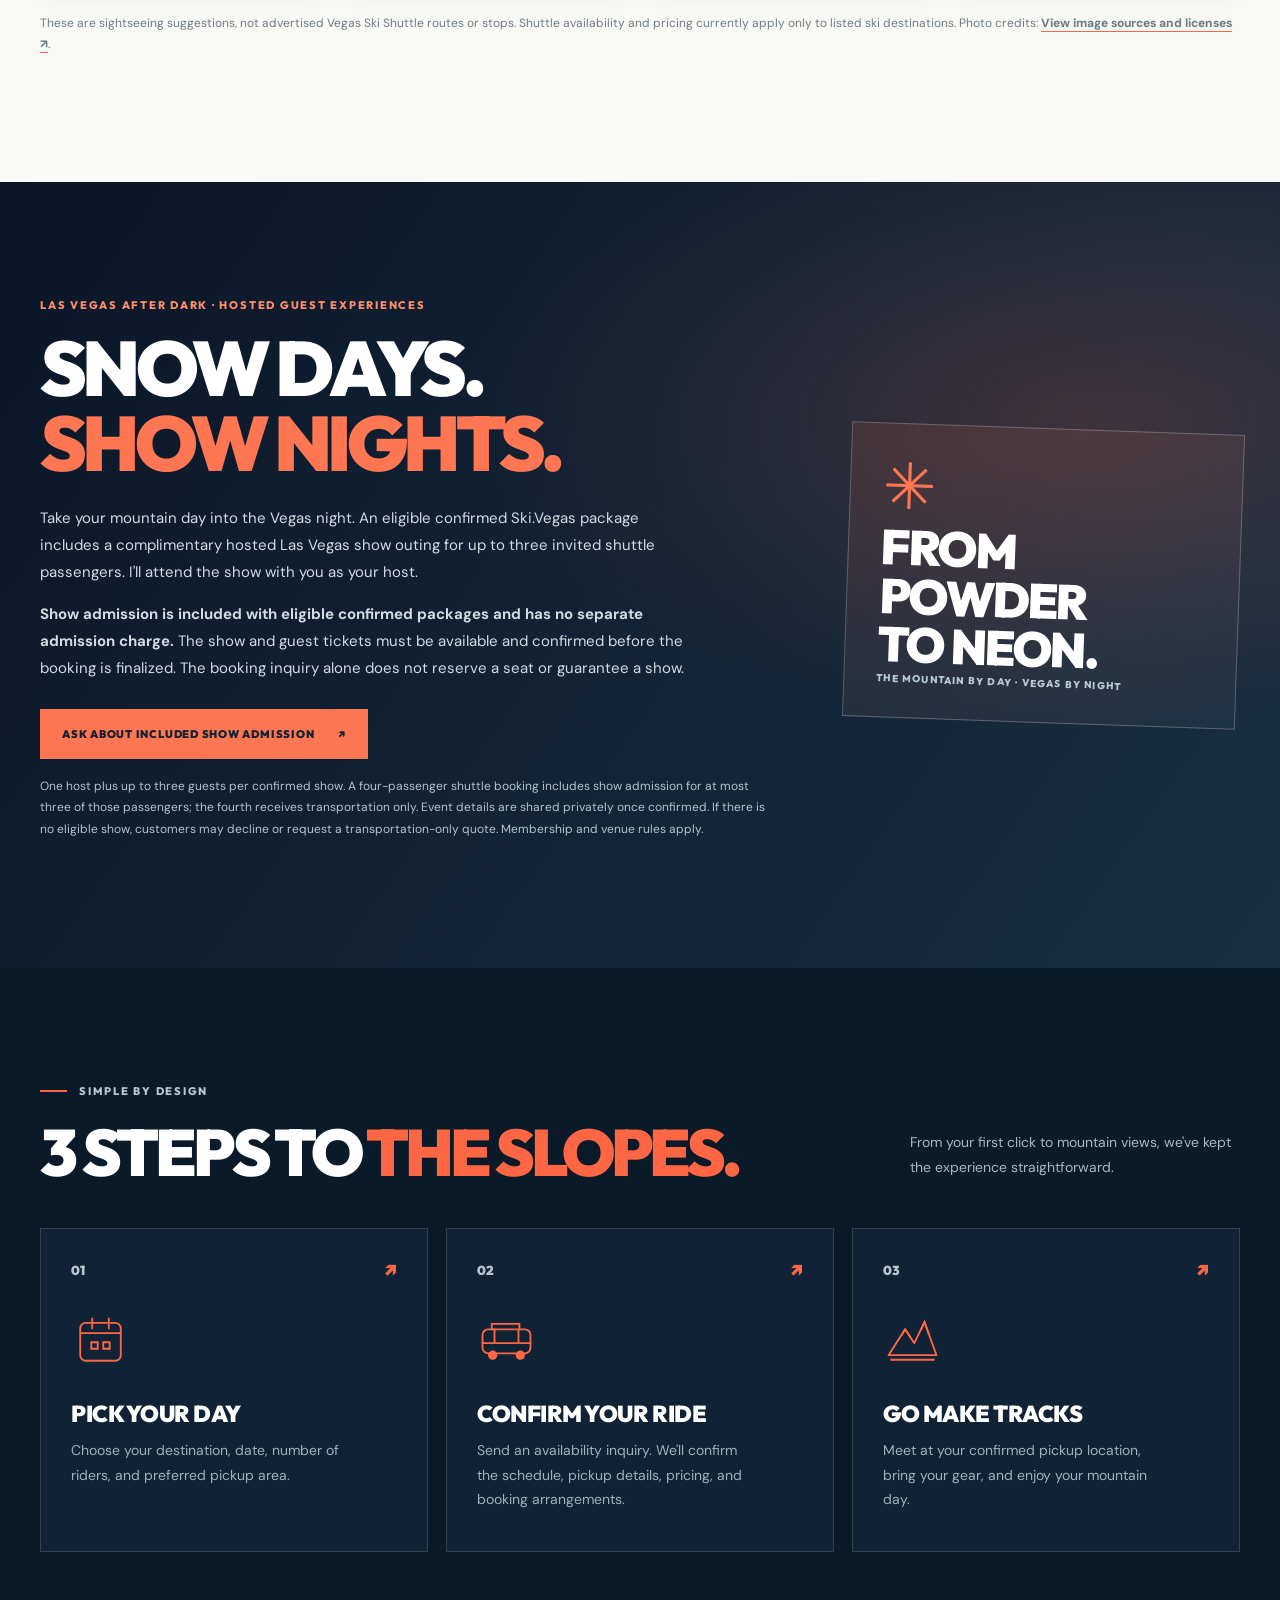
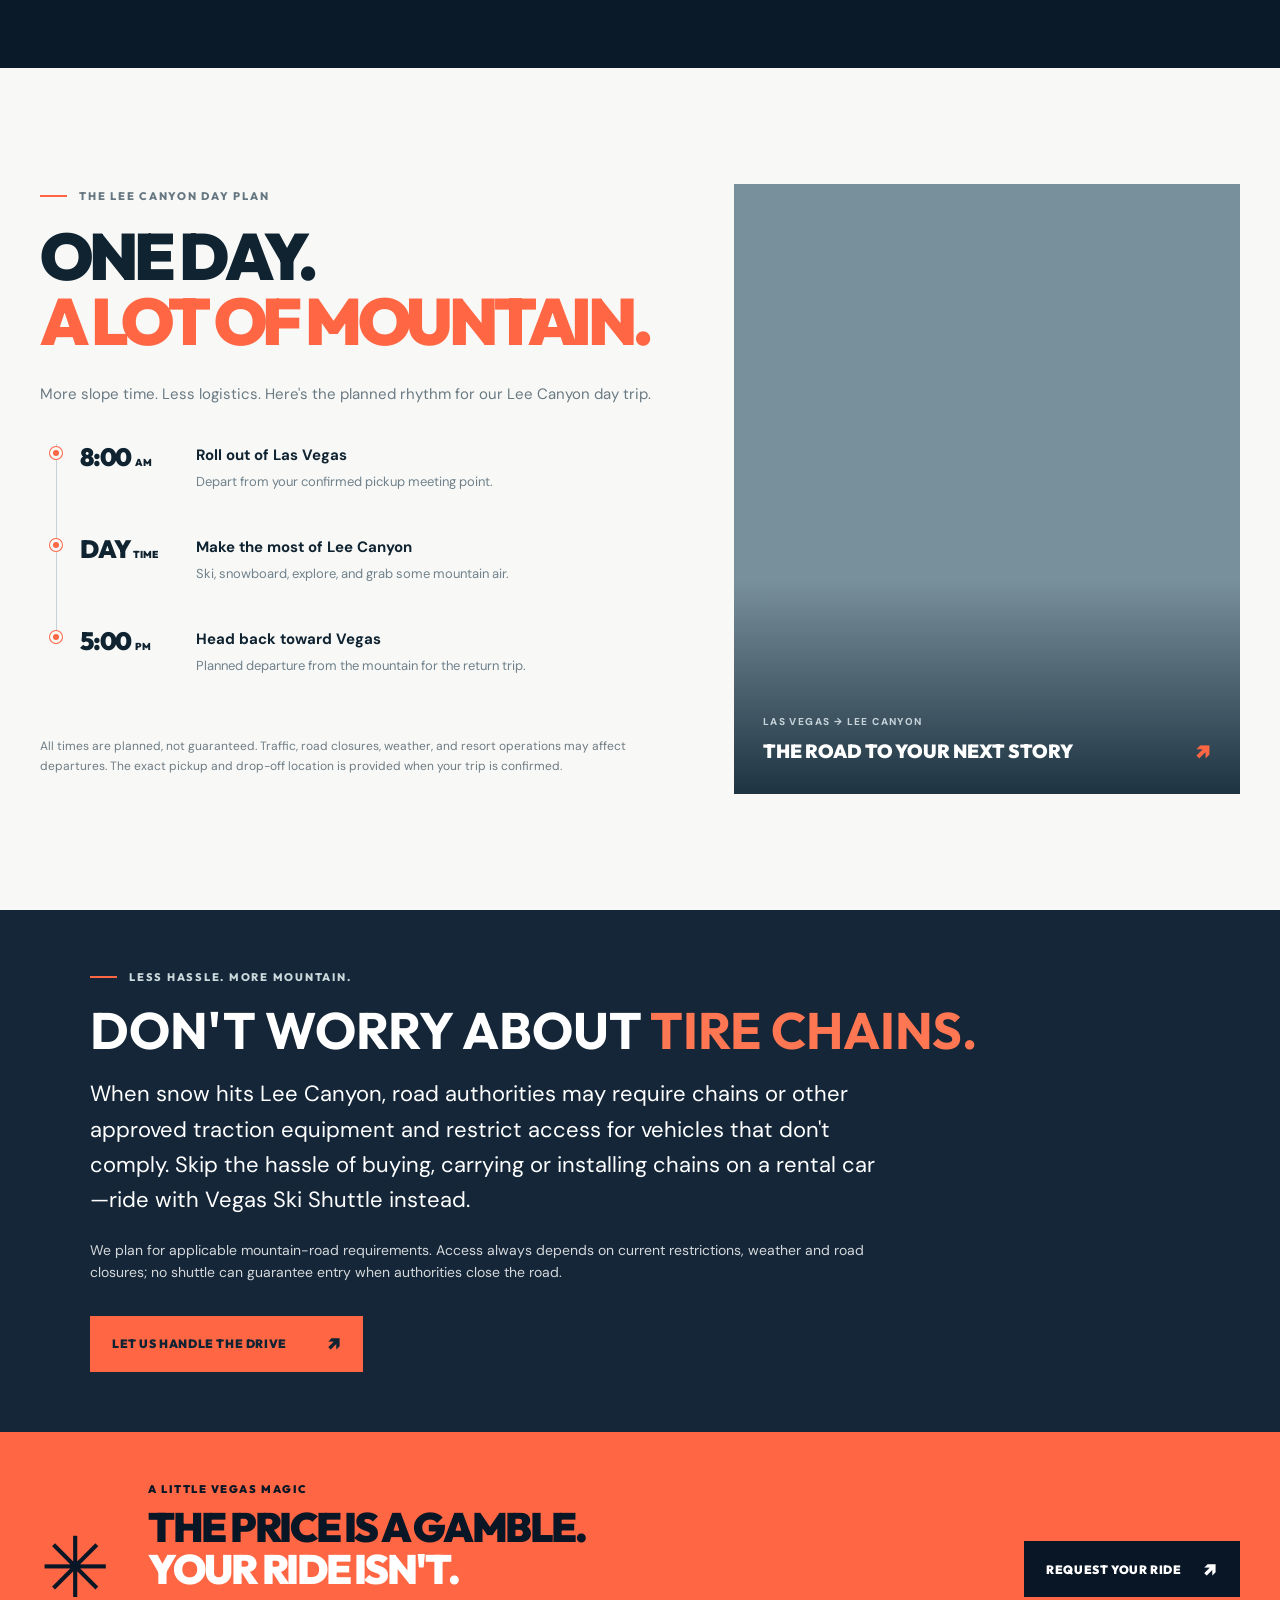
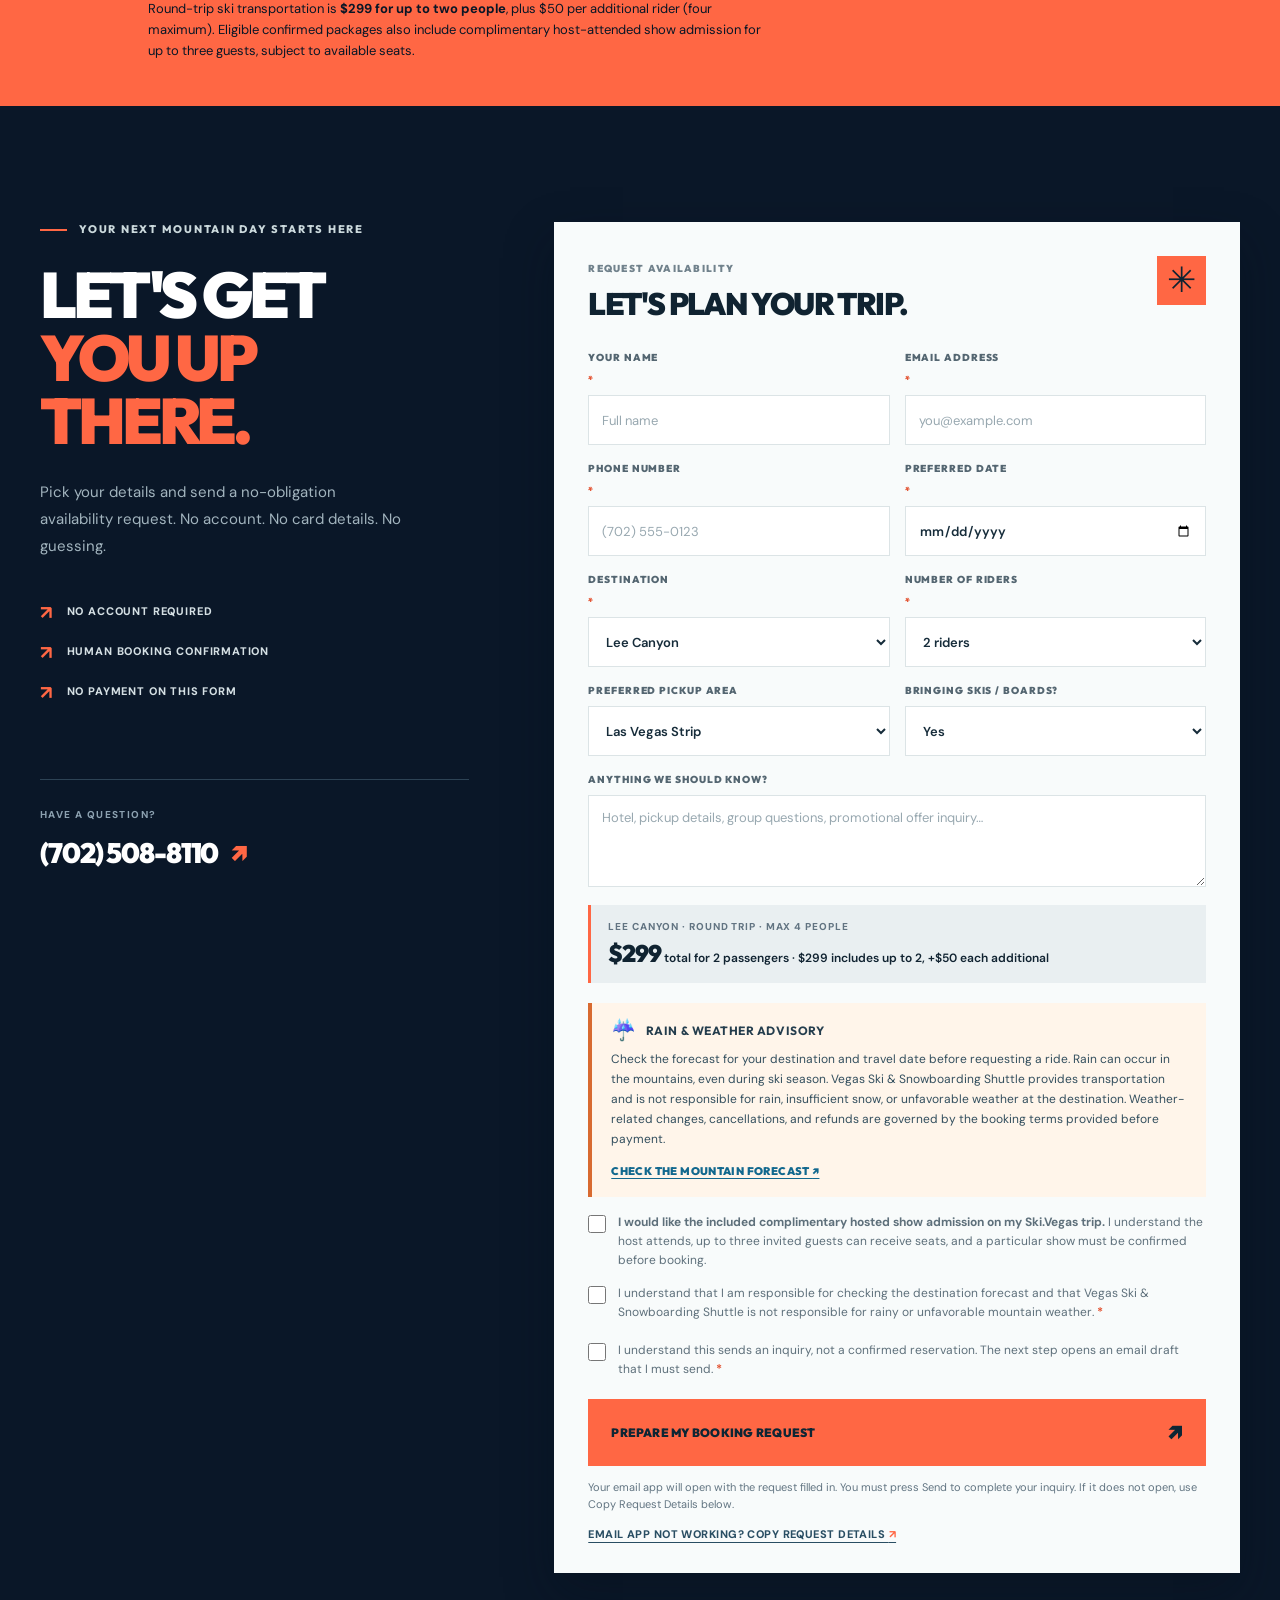
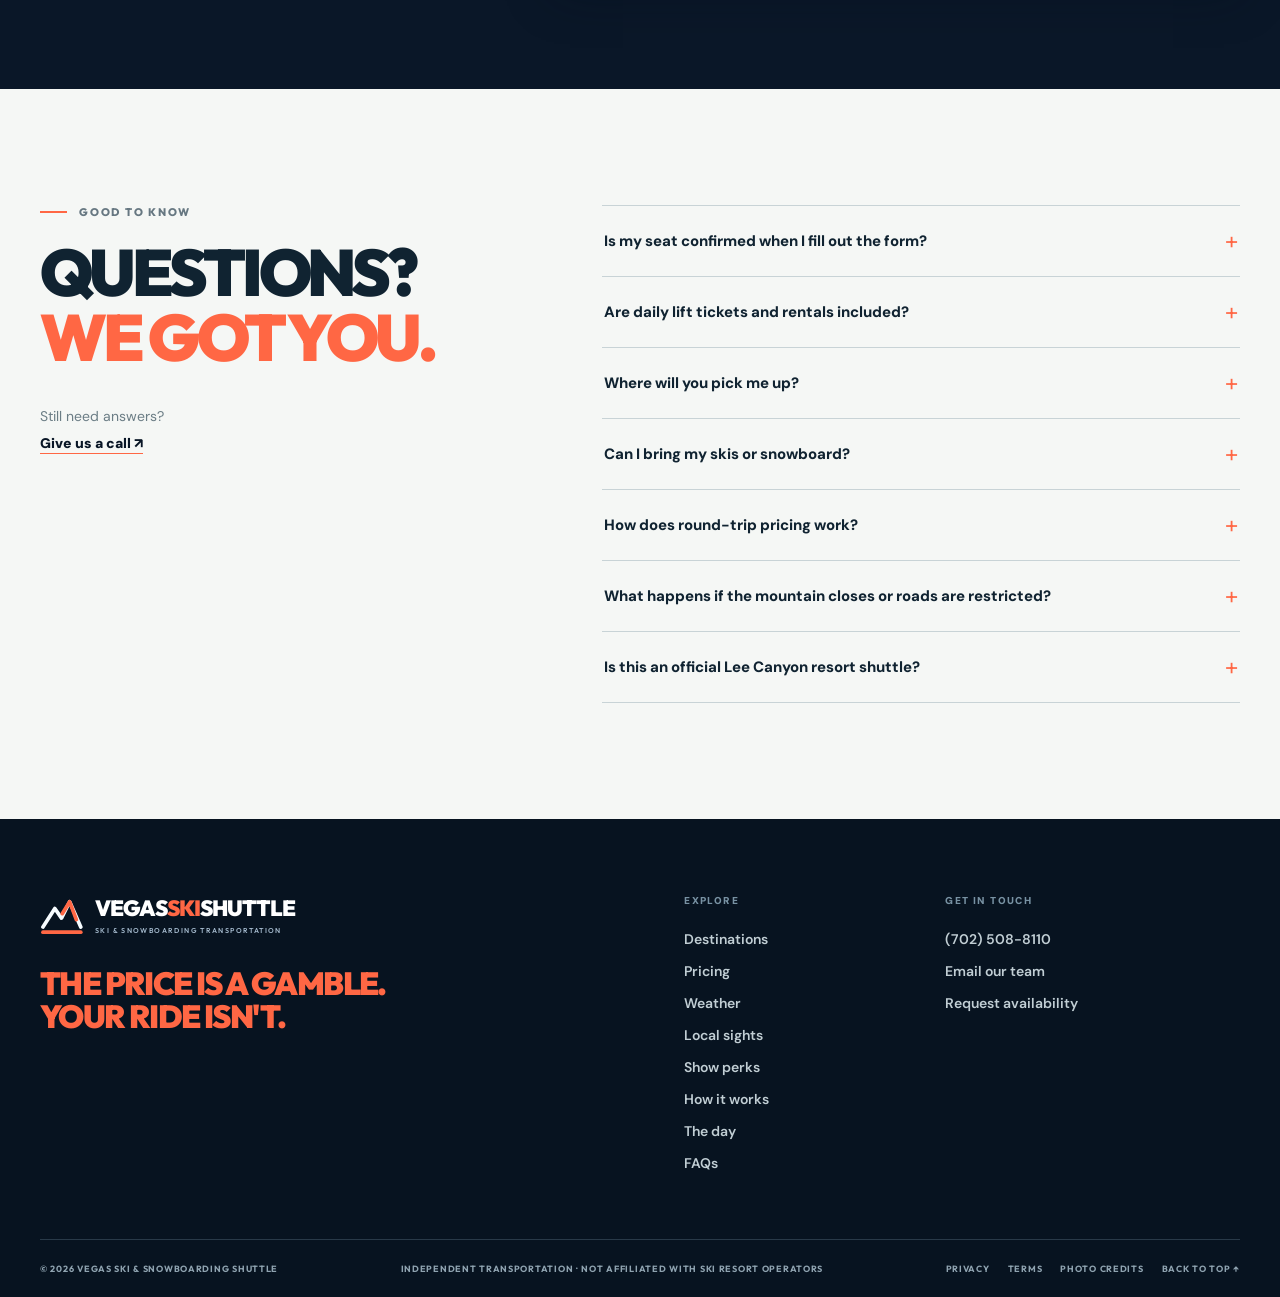
==== commit 1f5f5a0e: "Replace season-pass promotion with single-day Ski.Vegas itinerary and lift ticket guidance" ====
--- a/index.html
+++ b/index.html
@@ -141,12 +141,12 @@
  <section class="pricing-section section" id="pricing" aria-labelledby="pricing-title">
   <div class="container">
    <div class="section-heading">
-    <div><div class="eyebrow dark"><span class="eyebrow-line"></span> KNOW YOUR FULL MOUNTAIN-DAY COST</div><h2 id="pricing-title">A SEASON PASS FOR THE SLOPES.<br><span>A CLEAR PRICE FOR THE RIDE.</span></h2></div>
-    <p>Private round-trip ski transportation starts at $299 for up to two riders. Eligible confirmed packages also include hosted Las Vegas show admission for up to three invited guests when show seats are available. Resort lift passes remain a separate purchase.</p>
+    <div><div class="eyebrow dark"><span class="eyebrow-line"></span> PLAN YOUR SINGLE-DAY SKI TRIP</div><h2 id="pricing-title">ONE DAY ON THE MOUNTAIN.<br><span>ONE CLEAR RIDE PRICE.</span></h2></div>
+    <p>Head to Lee Canyon for one ski or snowboard day, then return to Las Vegas that evening. Private round-trip transportation starts at $299 for up to two riders. Eligible confirmed packages include a complimentary hosted Vegas show outing for up to three invited guests when seats are available. Daily lift tickets and rentals are purchased separately.</p>
    </div>
    <div class="pricing-pass-callout">
-    <div><span class="pricing-kicker">LEE CANYON · 2026/27 ADULT WEEKDAY PASS</span><h3>$275 <small>for the season</small></h3><p>The 5-day option gives the passholder weekday access on the days selected at purchase throughout the season. It is not limited to five individual visits. Weekends and listed blackout dates are excluded. Lee Canyon also lists six 50%-off online-rate tickets as a pass benefit; see resort terms.</p></div>
-    <a href="https://www.leecanyonlv.com/season-pass/" target="_blank" rel="noopener noreferrer">VIEW PASS DETAILS</a>
+    <div><span class="pricing-kicker">LEE CANYON · ONE-DAY SKI &amp; SNOWBOARD TRIP</span><h3>8 AM–5 PM <small>planned mountain-day itinerary</small></h3><p>One day on the slopes without renting a car or planning the mountain drive. Book your daily lift ticket and any equipment rentals directly with Lee Canyon for your chosen date. Lift-ticket prices vary by date and demand and are not part of the Ski.Vegas package price.</p></div>
+    <a href="https://store.leecanyonlv.com/" target="_blank" rel="noopener noreferrer">SHOP DAILY LIFT TICKETS</a>
    </div>
    <div class="pricing-table-wrap">
     <table class="pricing-table">
@@ -159,7 +159,7 @@
      </tbody>
     </table>
    </div>
-   <p class="pricing-note"><strong>Show experience included:</strong> Eligible confirmed Ski.Vegas packages include complimentary host-attended admission for up to three shuttle passengers when the specific show and seats have been confirmed. The host occupies the fourth show seat; a fourth shuttle rider is not covered. We confirm availability and full package details before accepting payment. If no eligible show is available, customers can decline or choose a separately quoted transportation-only trip. Resort lift tickets and rentals are not included; the $275 lift pass is for its holder only. A shuttle inquiry is not a confirmed booking.</p>
+   <p class="pricing-note"><strong>For single-day riders:</strong> Buy the daily ski or snowboard lift ticket for your trip date directly from Lee Canyon. Lift tickets, rentals, lessons, and meals are not included. <strong>Hosted show experience:</strong> Eligible confirmed Ski.Vegas packages include complimentary host-attended show admission for up to three shuttle passengers when a specific show and seats have been confirmed. The host occupies the fourth show seat; a fourth shuttle rider is not covered. If no eligible show is available, customers can decline or request a separately quoted transportation-only trip. Full package details are confirmed before payment; an inquiry is not a reservation.</p>
   </div>
  </section>
 
@@ -297,7 +297,7 @@
  <section class="faq-section section" id="faq"><div class="container faq-grid"><div><div class="eyebrow dark"><span class="eyebrow-line"></span> GOOD TO KNOW</div><h2>QUESTIONS?<br><span>WE GOT YOU.</span></h2><p class="faq-help">Still need answers?<br><a href="tel:+17025088110">Give us a call ↗</a></p></div>
  <div class="accordion">
  <details><summary>Is my seat confirmed when I fill out the form?<span>+</span></summary><p>No. This website helps you prepare an availability inquiry through your email app. Your reservation is only confirmed after our team responds with pickup details and any applicable payment instructions.</p></details>
- <details><summary>Are lift tickets and rentals included?<span>+</span></summary><p>No. Transportation is separate from resort lift tickets, rental equipment, lessons, and other resort charges. Buy resort services directly from the resort. See <a href="https://www.leecanyonlv.com/weather/" target="_blank" rel="noopener noreferrer">Lee Canyon's official website</a> for current availability.</p></details>
+ <details><summary>Are daily lift tickets and rentals included?<span>+</span></summary><p>No. Ski.Vegas is designed for single-day riders: the round-trip package covers shuttle transportation and eligible confirmed hosted-show admission, not admission to ski lifts. Purchase a daily lift ticket for your travel date, plus any rentals or lessons, directly through <a href="https://store.leecanyonlv.com/" target="_blank" rel="noopener noreferrer">Lee Canyon's official ticket store</a>. Prices vary by date.</p></details>
  <details><summary>Where will you pick me up?<span>+</span></summary><p>Tell us your preferred pickup area—Las Vegas Strip, Downtown, Henderson, or another Las Vegas Valley location. We will confirm the exact meeting point and whether your requested pickup is available before booking.</p></details>
  <details><summary>Can I bring my skis or snowboard?<span>+</span></summary><p>Tell us how much equipment you're bringing when you inquire. We will confirm the available vehicle and gear capacity before accepting the reservation.</p></details>
  <details><summary>How does round-trip pricing work?<span>+</span></summary><p>$299 round trip covers one or two people. A third passenger adds $50 ($349 total); a fourth adds another $50 ($399 total). Maximum four shuttle passengers. Eligible confirmed packages include a complimentary hosted Las Vegas show outing for up to three invited guests when tickets are available. The host attends and occupies the fourth show seat, so a fourth shuttle passenger is not covered by the show. Lift tickets and rentals are separate.</p></details>
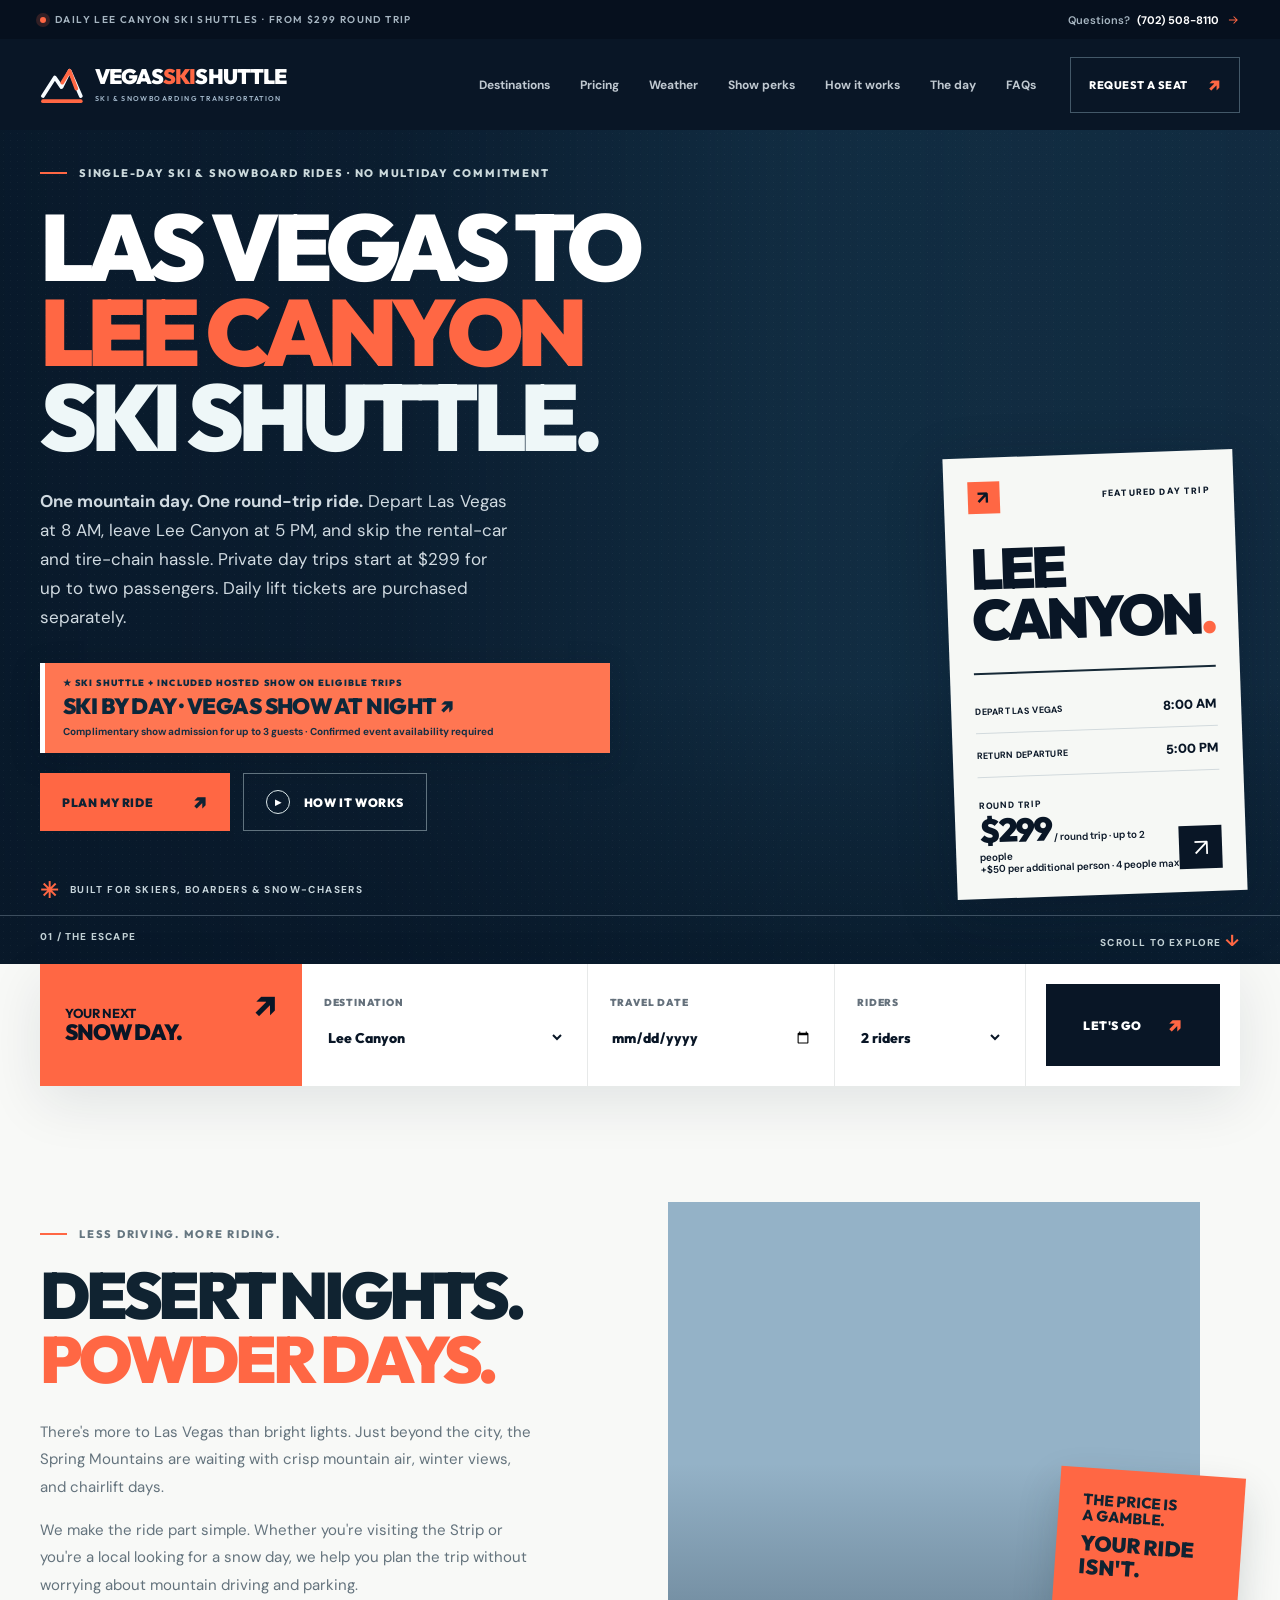
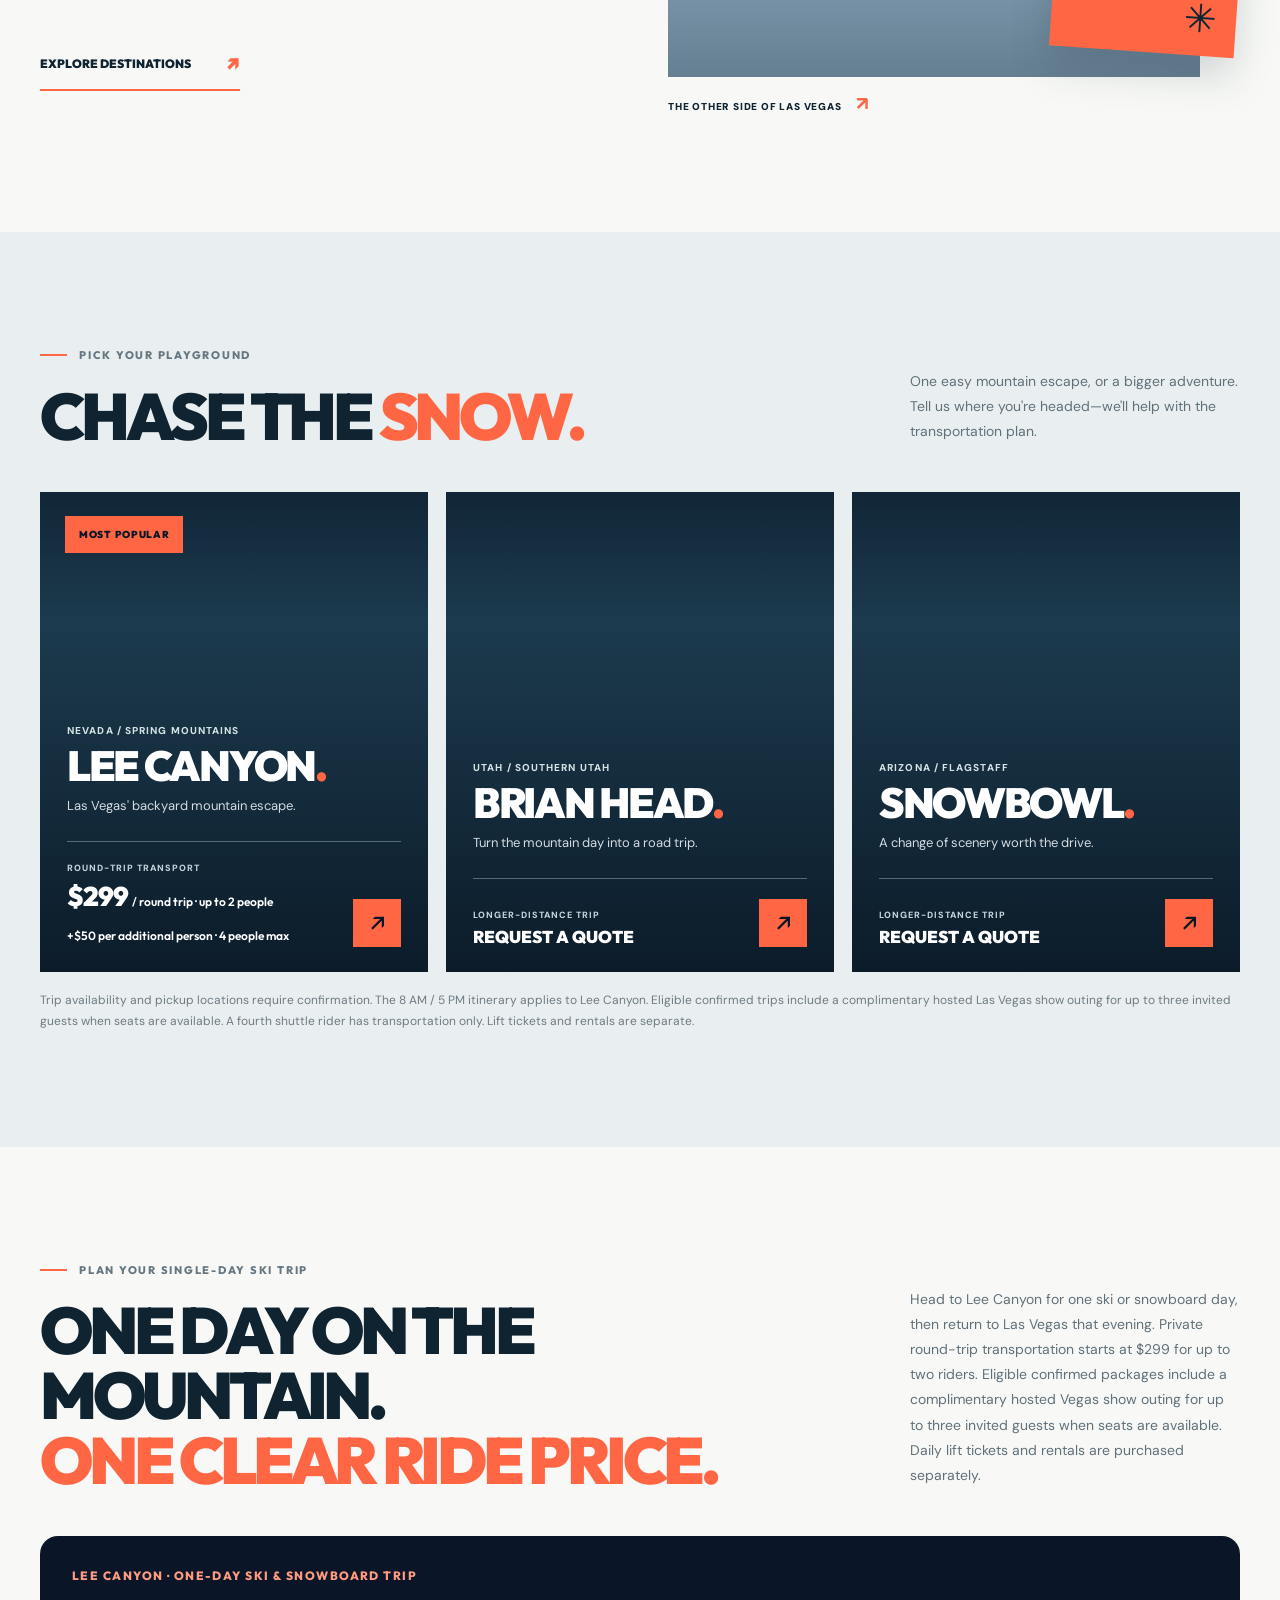
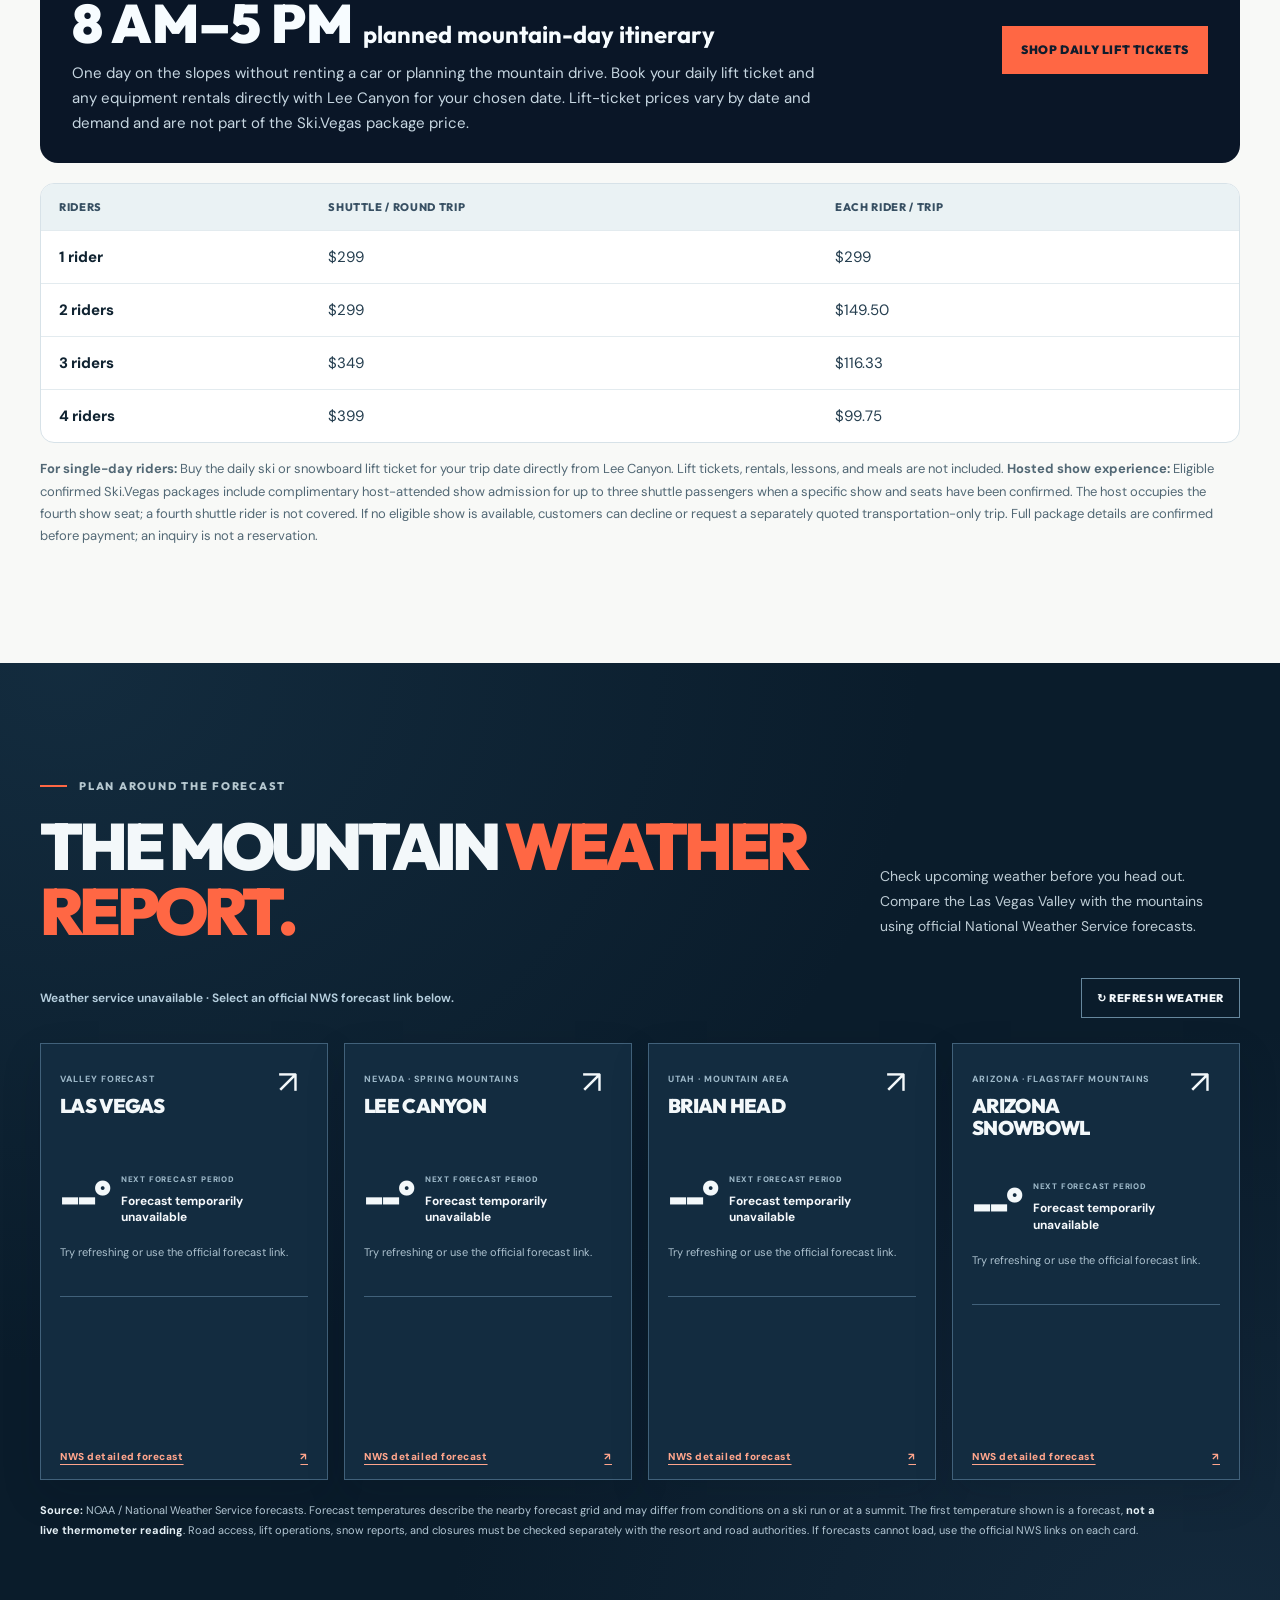
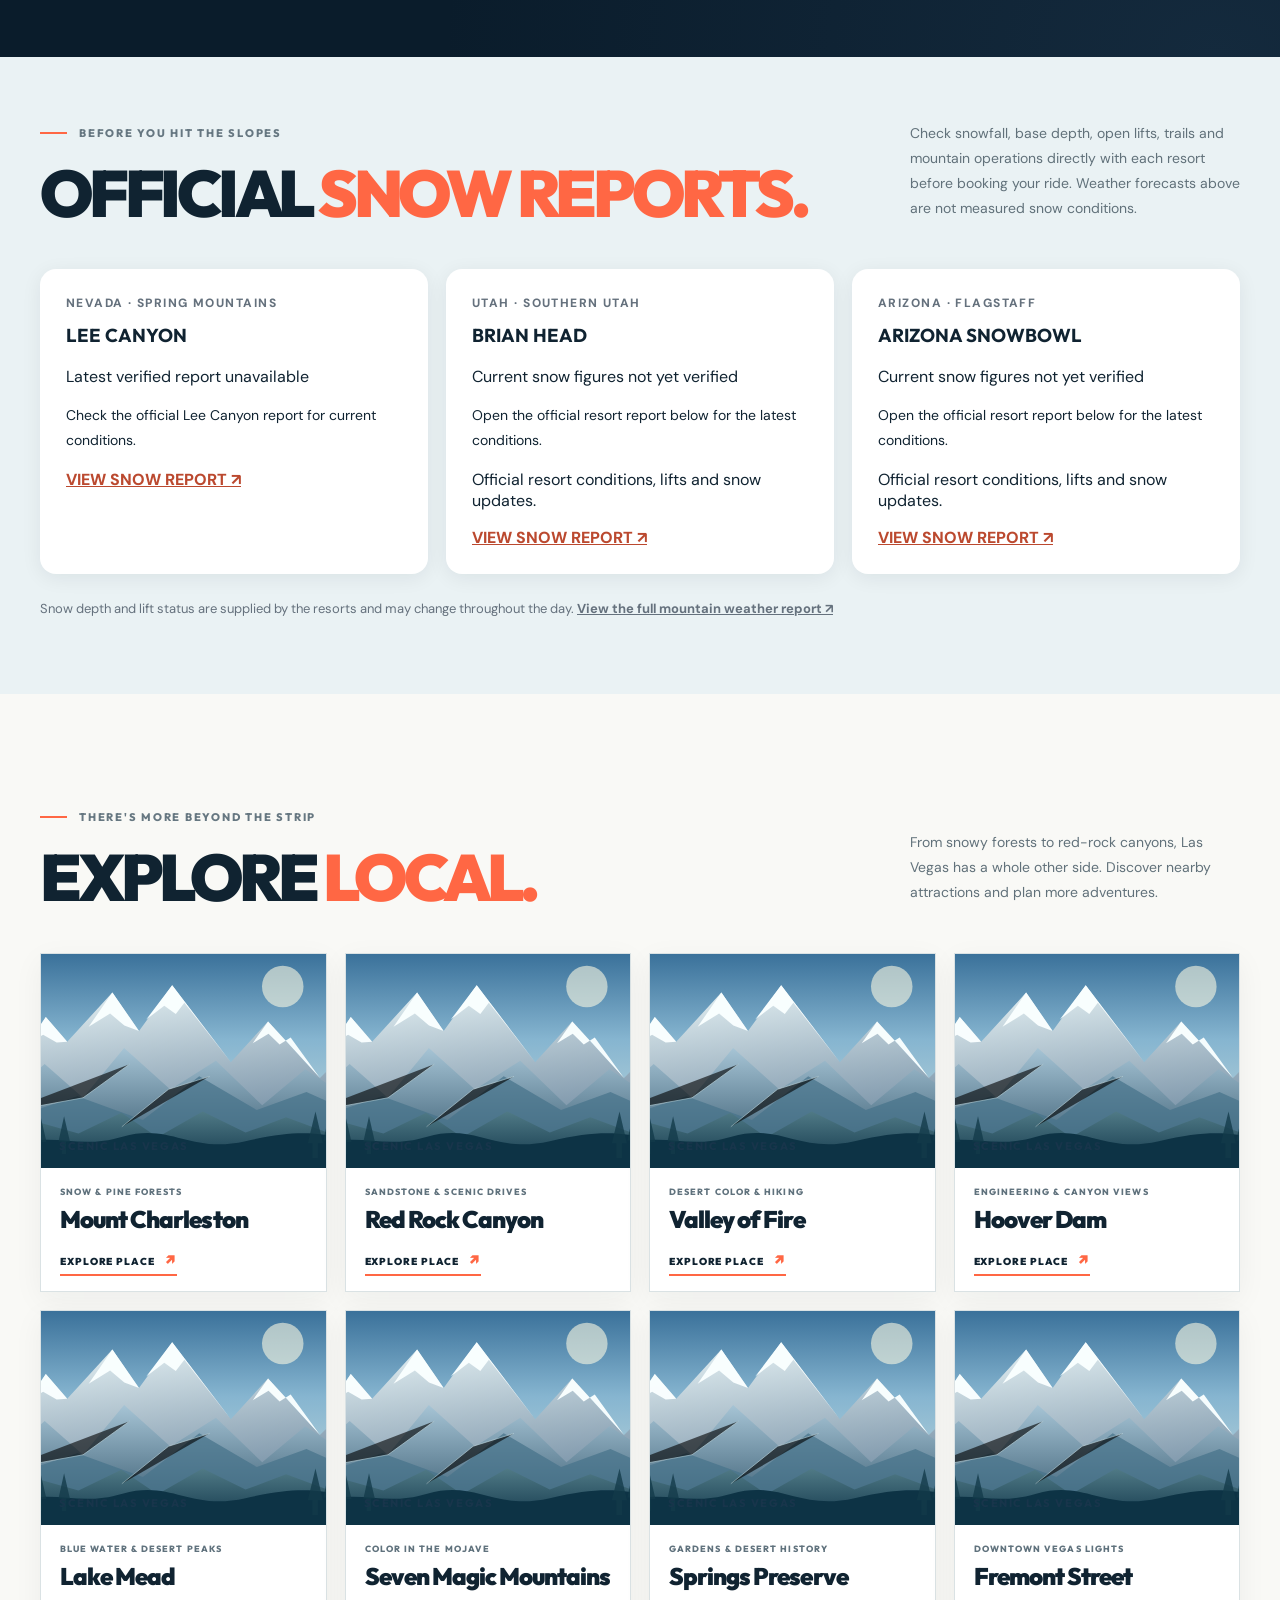
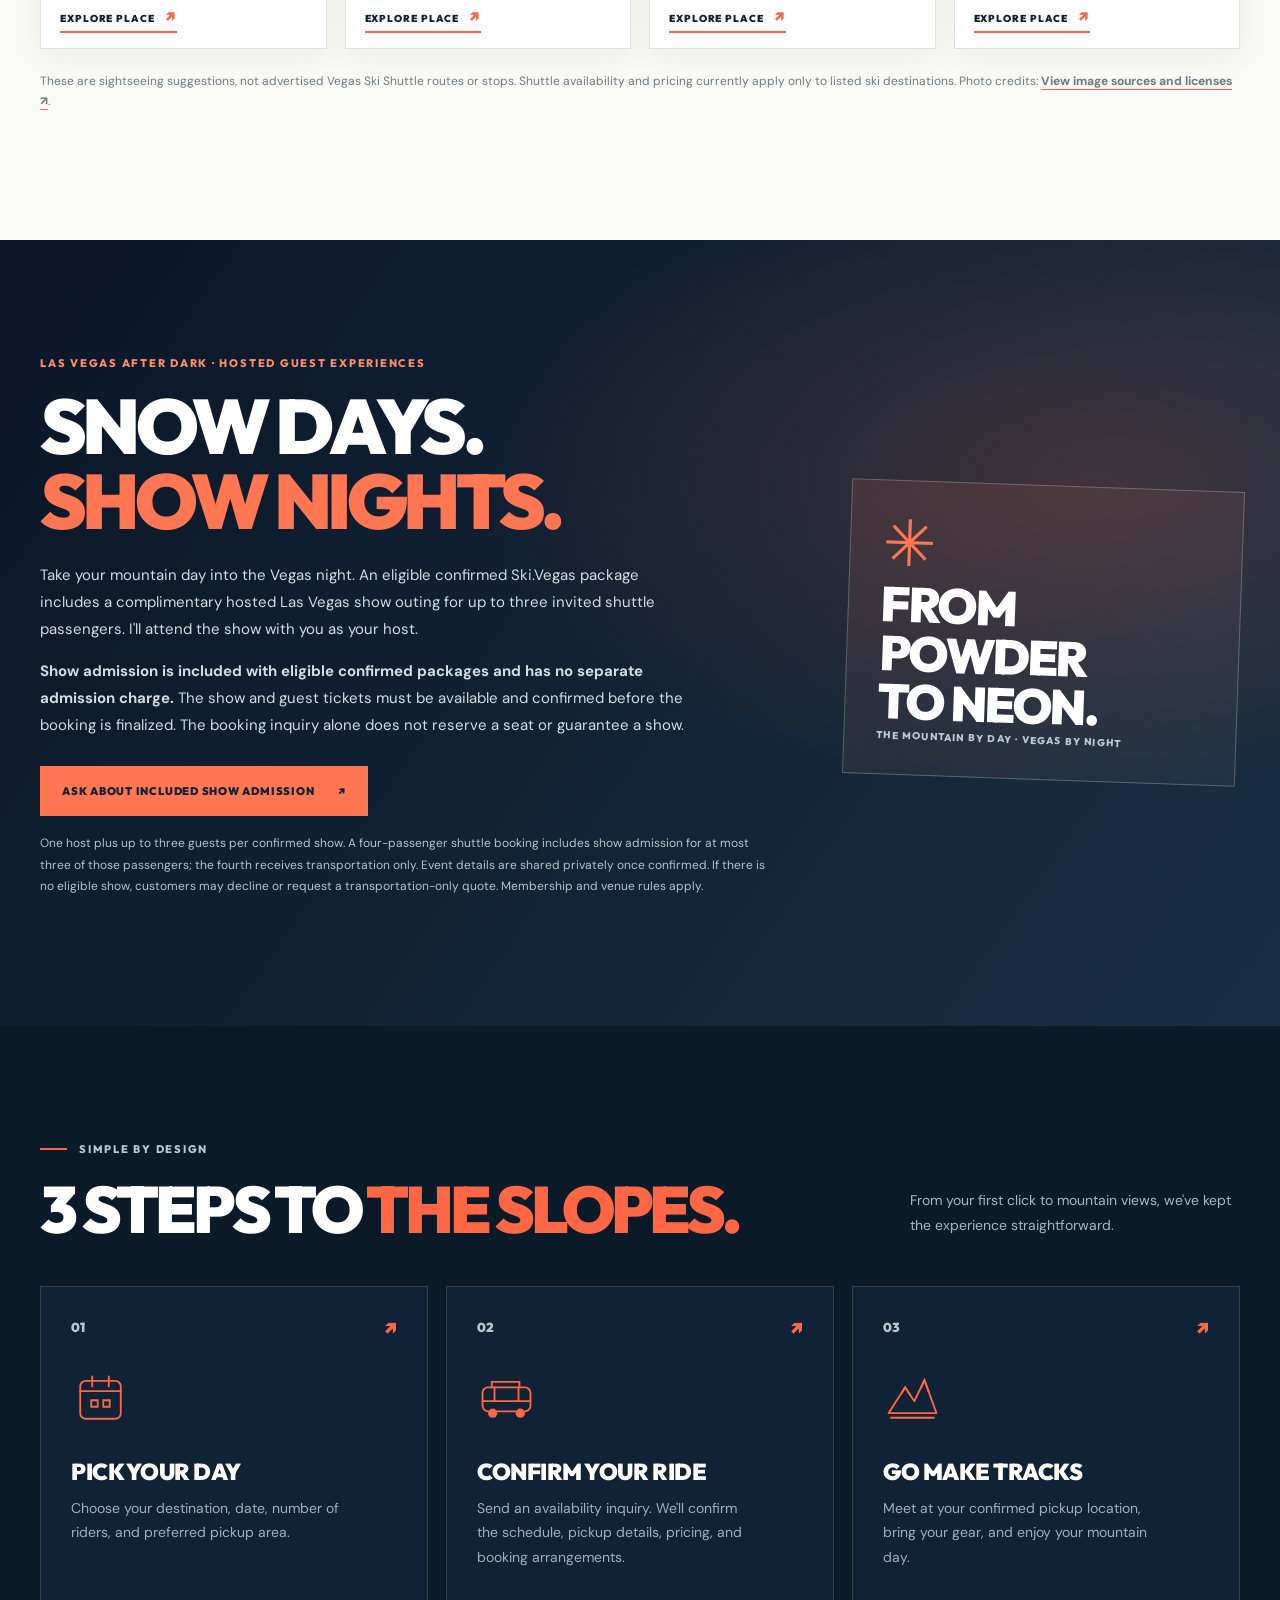
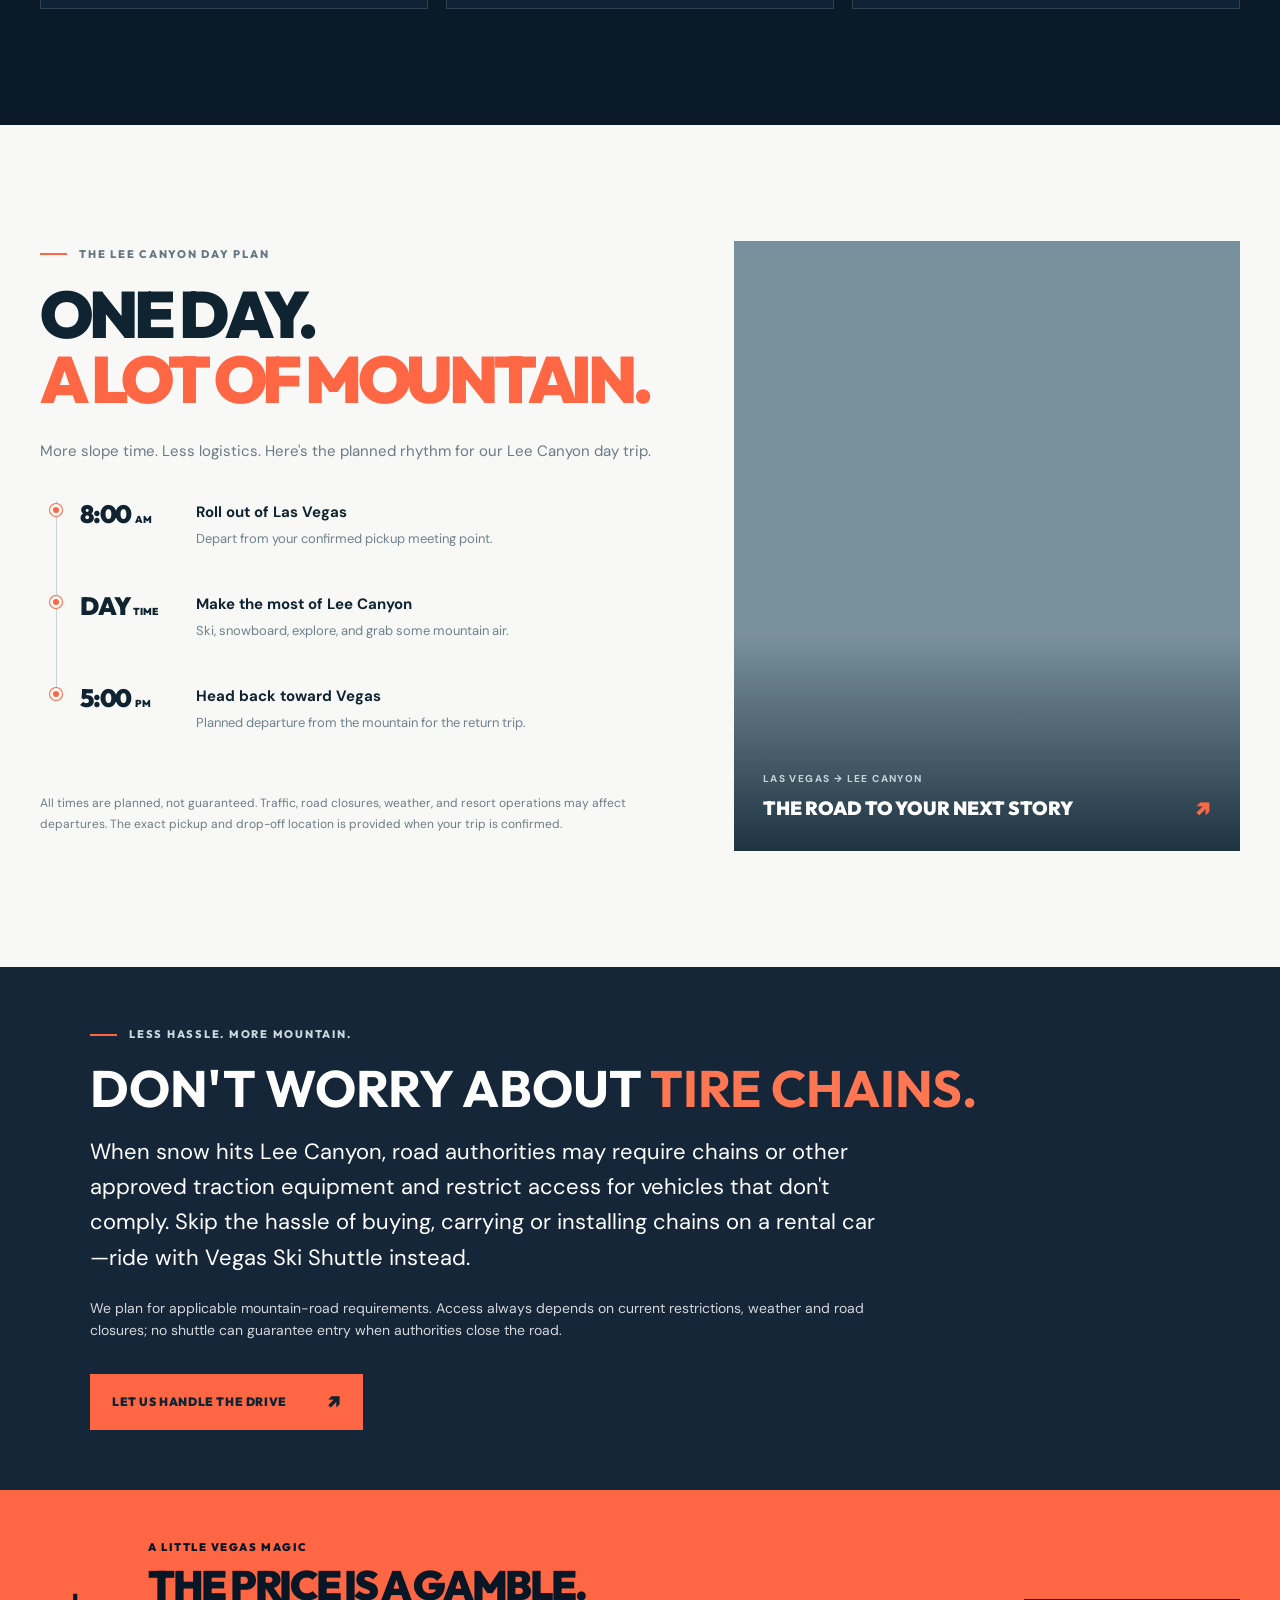
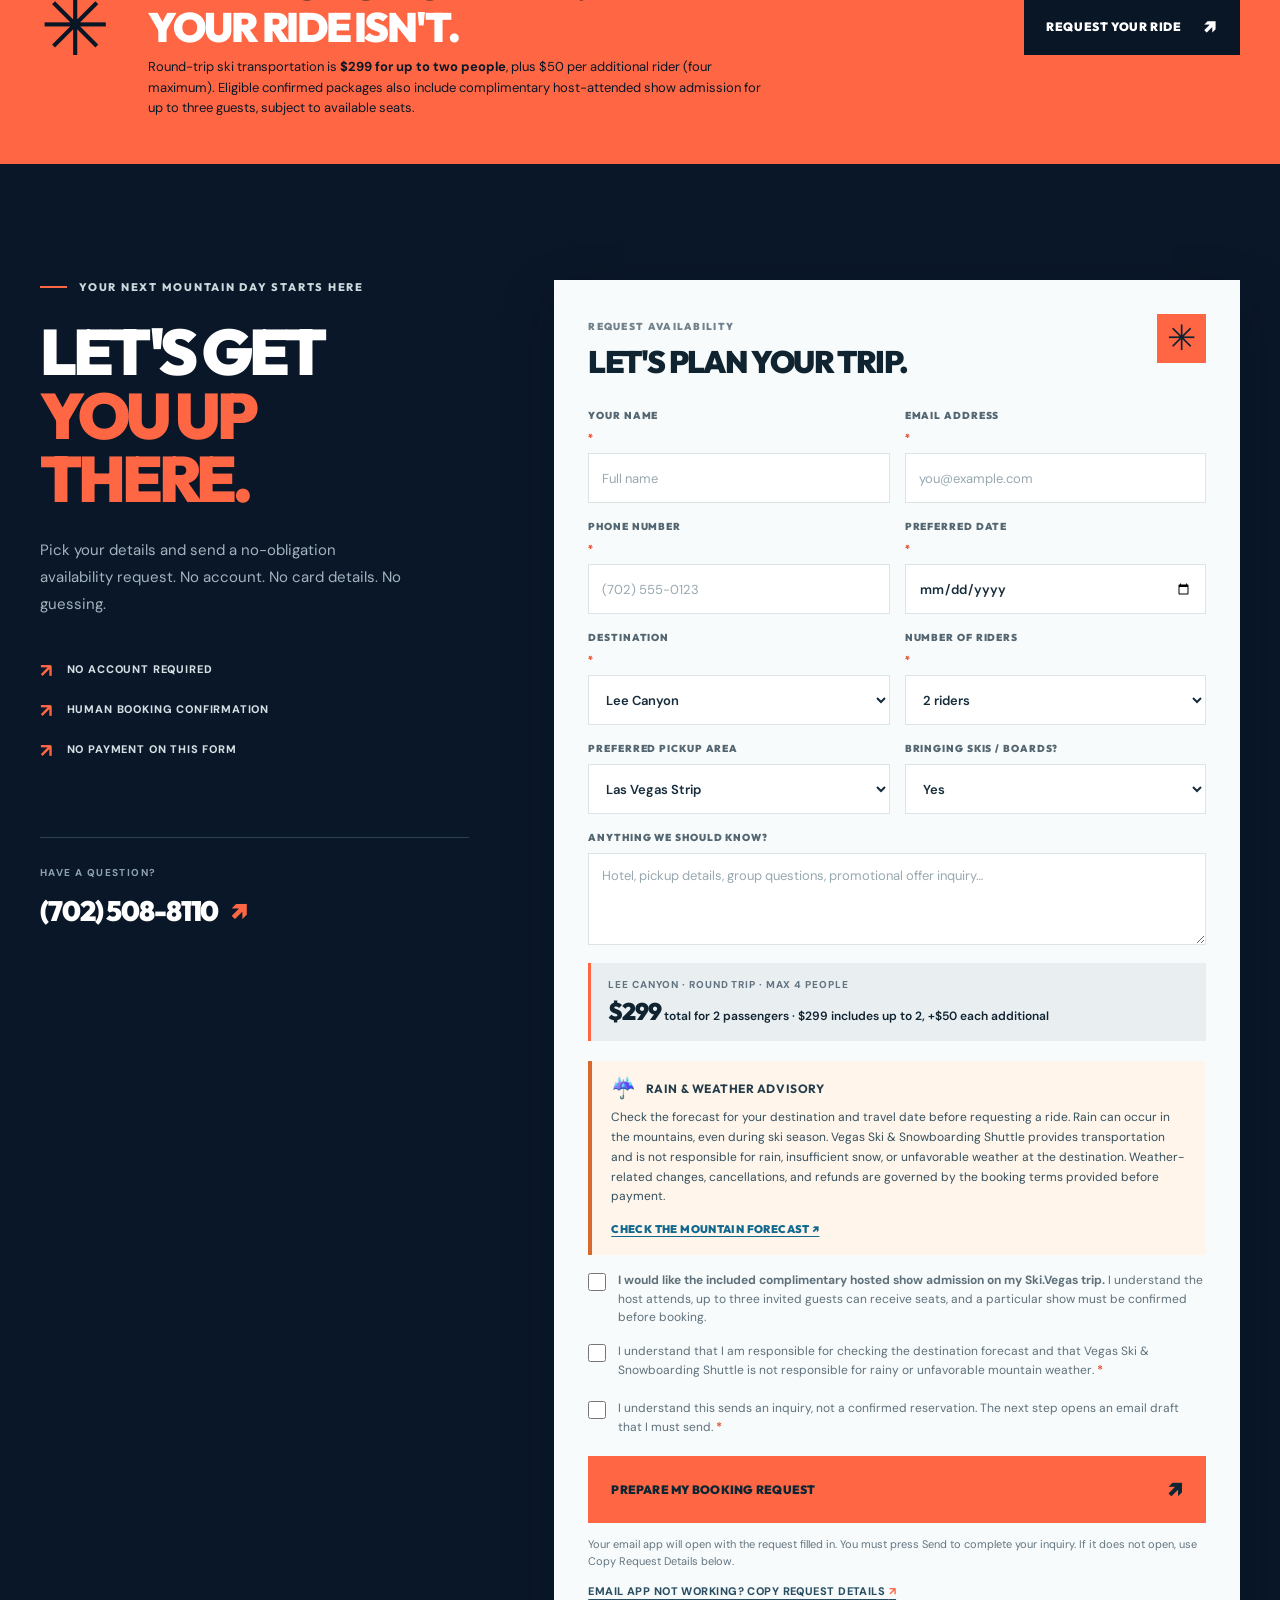
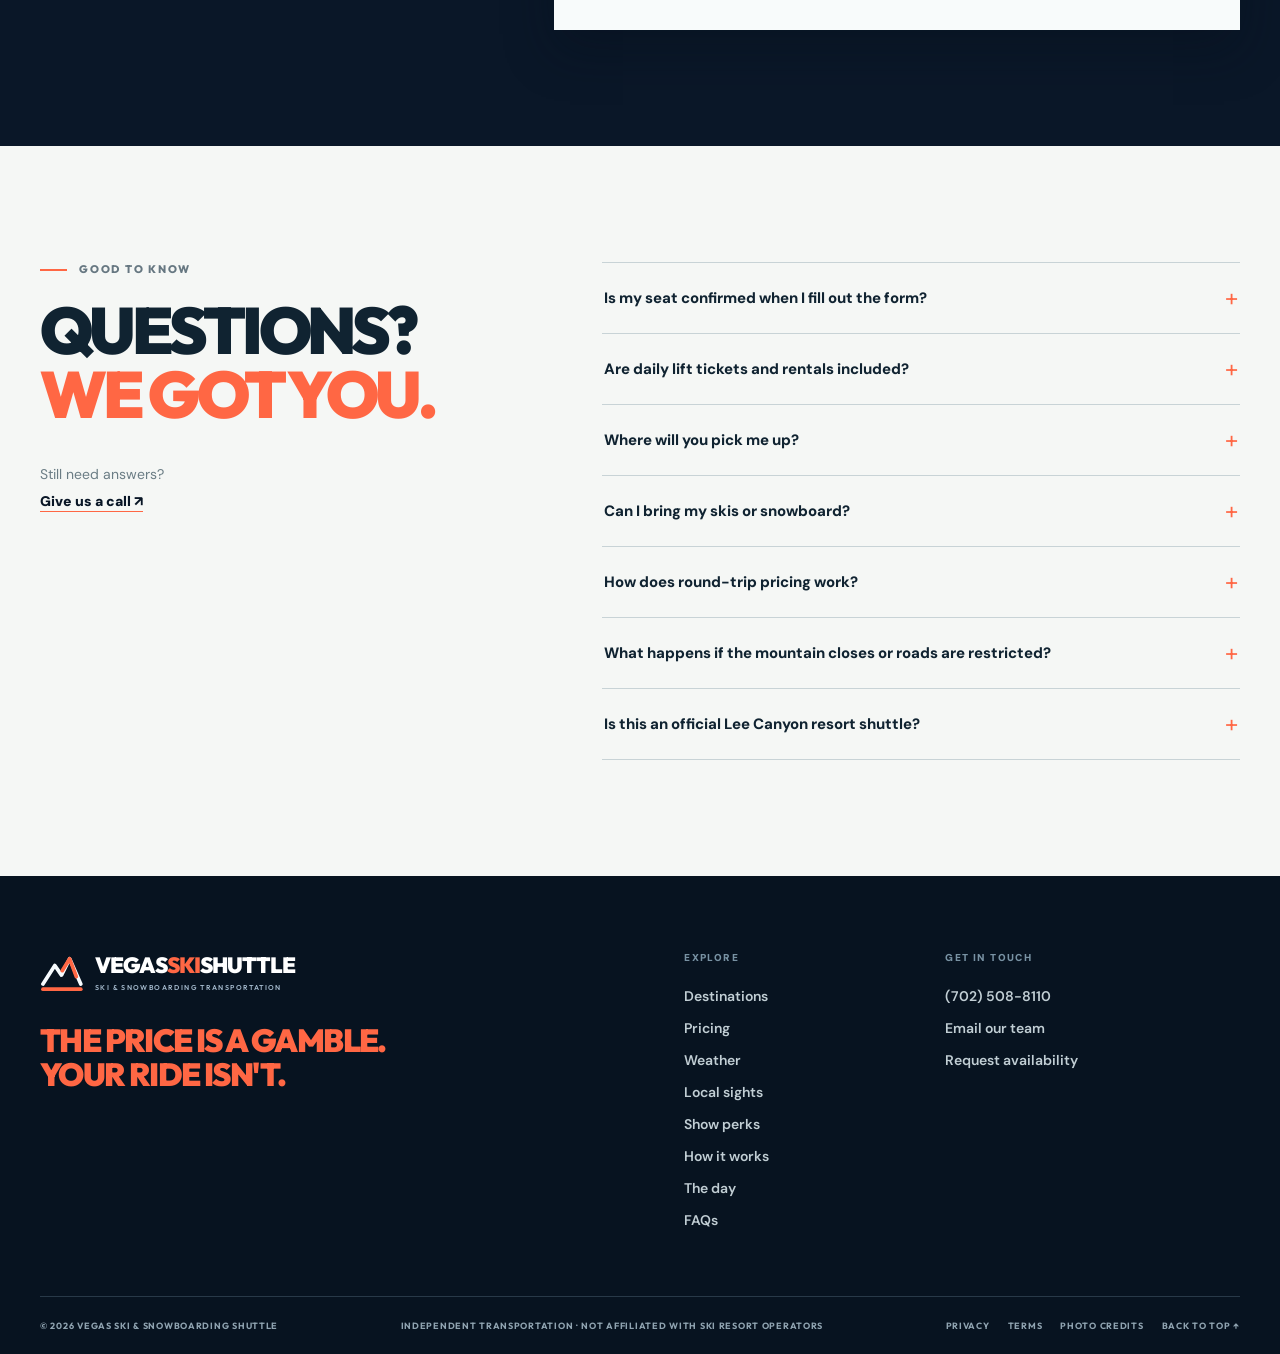
==== commit 14af08db: "Make daily Lee Canyon $299 rides unmistakable in homepage header and hero" ====
--- a/index.html
+++ b/index.html
@@ -23,7 +23,7 @@
  <link rel="preconnect" href="https://fonts.gstatic.com" crossorigin>
  <link rel="preconnect" href="https://images.unsplash.com">
  <link href="https://fonts.googleapis.com/css2?family=DM+Sans:wght@400;500;600;700;800&family=Outfit:wght@400;500;600;700;800;900&display=swap" rel="stylesheet">
- <link rel="stylesheet" href="style-weather-v2.css?v=20261121-ski-show-299">
+ <link rel="stylesheet" href="style-weather-v2.css?v=20261121-daily-rider-visible">
  <style>
  .hero-show-promo{display:flex;flex-direction:column;gap:6px;max-width:570px;margin:20px 0 20px;padding:14px 18px;background:#ff7652;color:#071d30;border-left:5px solid #fff;box-shadow:0 8px 28px #07142135;text-decoration:none}
  .hero-show-promo .hero-show-label{font:900 9px "Outfit",sans-serif;letter-spacing:.12em;color:#0b2b41}
@@ -51,14 +51,14 @@
  .shows-teaser .shows-note{font-size:12px;color:#b1c4ce;margin-top:17px;max-width:760px}
  @media(max-width:760px){.shows-teaser .shows-inner{grid-template-columns:1fr}.shows-teaser .shows-art{min-height:175px;transform:none;padding:22px}.shows-teaser .shows-art-icon{font-size:42px}.shows-teaser h2{font-size:clamp(42px,11vw,64px)}}
  </style>
- <script src="script-weather-v2.js?v=20261121-ski-show-299" defer></script>
+ <script src="script-weather-v2.js?v=20261121-daily-rider-visible" defer></script>
  <title>Las Vegas to Lee Canyon Ski Shuttle | Vegas Ski Shuttle</title>
 </head>
-<body>
+<body data-site-release="daily-riders-20261121">
  <a class="skip-link" href="#main">Skip to content</a>
  <div class="topbar">
  <div class="container topbar-inner">
- <span class="topbar-item"><span class="pulse-dot" aria-hidden="true"></span> WINTER 2026/27 · PLAN YOUR MOUNTAIN DAY</span>
+ <span class="topbar-item"><span class="pulse-dot" aria-hidden="true"></span> DAILY LEE CANYON SKI SHUTTLES · FROM $299 ROUND TRIP</span>
  <a href="tel:+17025088110" class="topbar-phone">Questions? <strong>(702) 508-8110</strong> <svg viewBox="0 0 24 24" aria-hidden="true"><path d="M5 12h14m-6-6 6 6-6 6"/></svg></a>
  </div>
  </div>
@@ -90,9 +90,9 @@
  <div class="hero-grain" aria-hidden="true"></div>
  <div class="container hero-content">
  <div class="hero-main">
- <div class="eyebrow light"><span class="eyebrow-line"></span> LAS VEGAS, MEET THE MOUNTAINS</div>
+ <div class="eyebrow light"><span class="eyebrow-line"></span> SINGLE-DAY SKI &amp; SNOWBOARD RIDES · NO MULTIDAY COMMITMENT</div>
  <h1 id="hero-heading">LAS VEGAS TO<br><em>LEE CANYON</em><br><span>SKI SHUTTLE.</span></h1>
- <p class="hero-description">Big mountain energy. No rental car headaches or tire-chain shopping. When mountain chain restrictions are in effect, leave the driving and traction-equipment planning to us.</p>
+ <p class="hero-description"><strong>One mountain day. One round-trip ride.</strong> Depart Las Vegas at 8 AM, leave Lee Canyon at 5 PM, and skip the rental-car and tire-chain hassle. Private day trips start at $299 for up to two passengers. Daily lift tickets are purchased separately.</p>
  <a class="hero-show-promo" href="#vegas-shows"><span class="hero-show-label">★ SKI SHUTTLE + INCLUDED HOSTED SHOW ON ELIGIBLE TRIPS</span><strong>SKI BY DAY · VEGAS SHOW AT NIGHT <span aria-hidden="true">↗</span></strong><small>Complimentary show admission for up to 3 guests · Confirmed event availability required</small></a>
  <div class="hero-buttons"><a class="btn btn-orange" href="#booking">PLAN MY RIDE <span>↗</span></a><a class="btn btn-ghost" href="#how-it-works"><span class="play-icon">▶</span> HOW IT WORKS</a></div>
  <div class="hero-micro"><span class="micro-symbol">✳</span> BUILT FOR SKIERS, BOARDERS & SNOW-CHASERS</div>
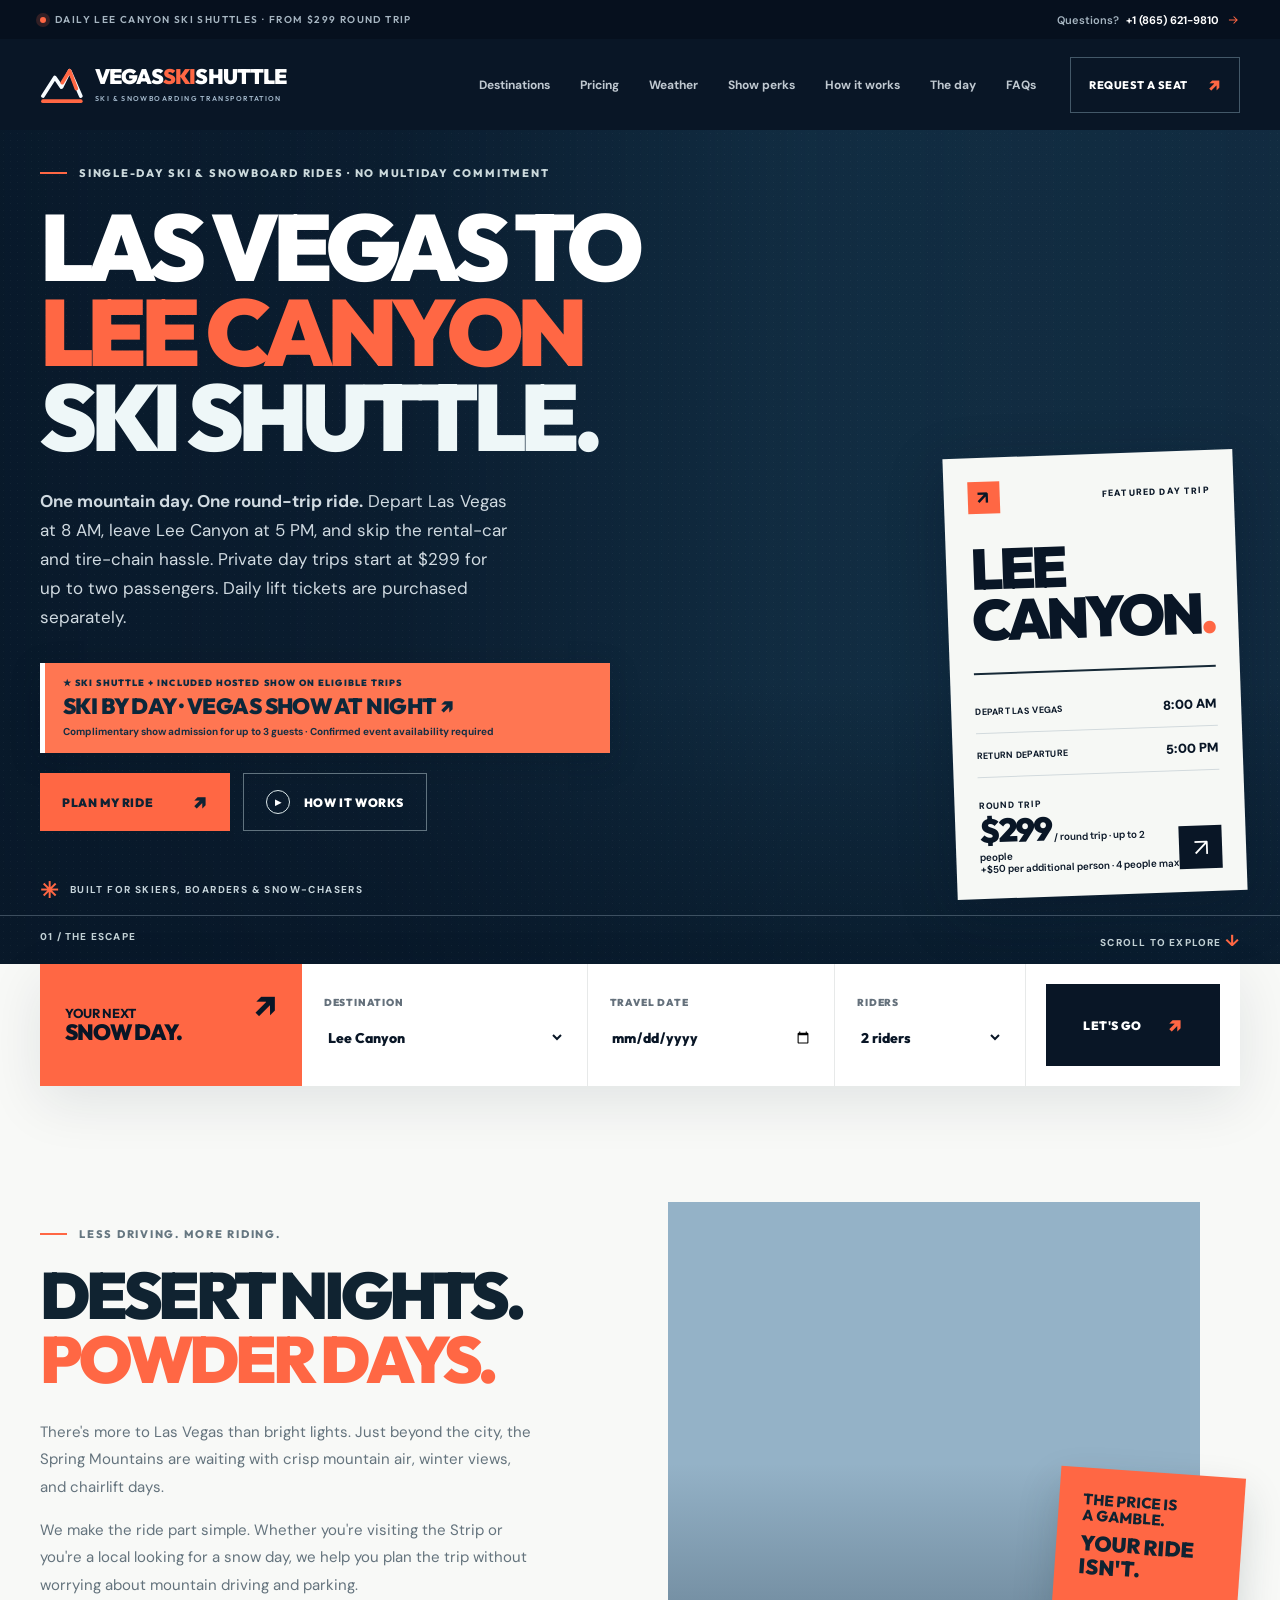
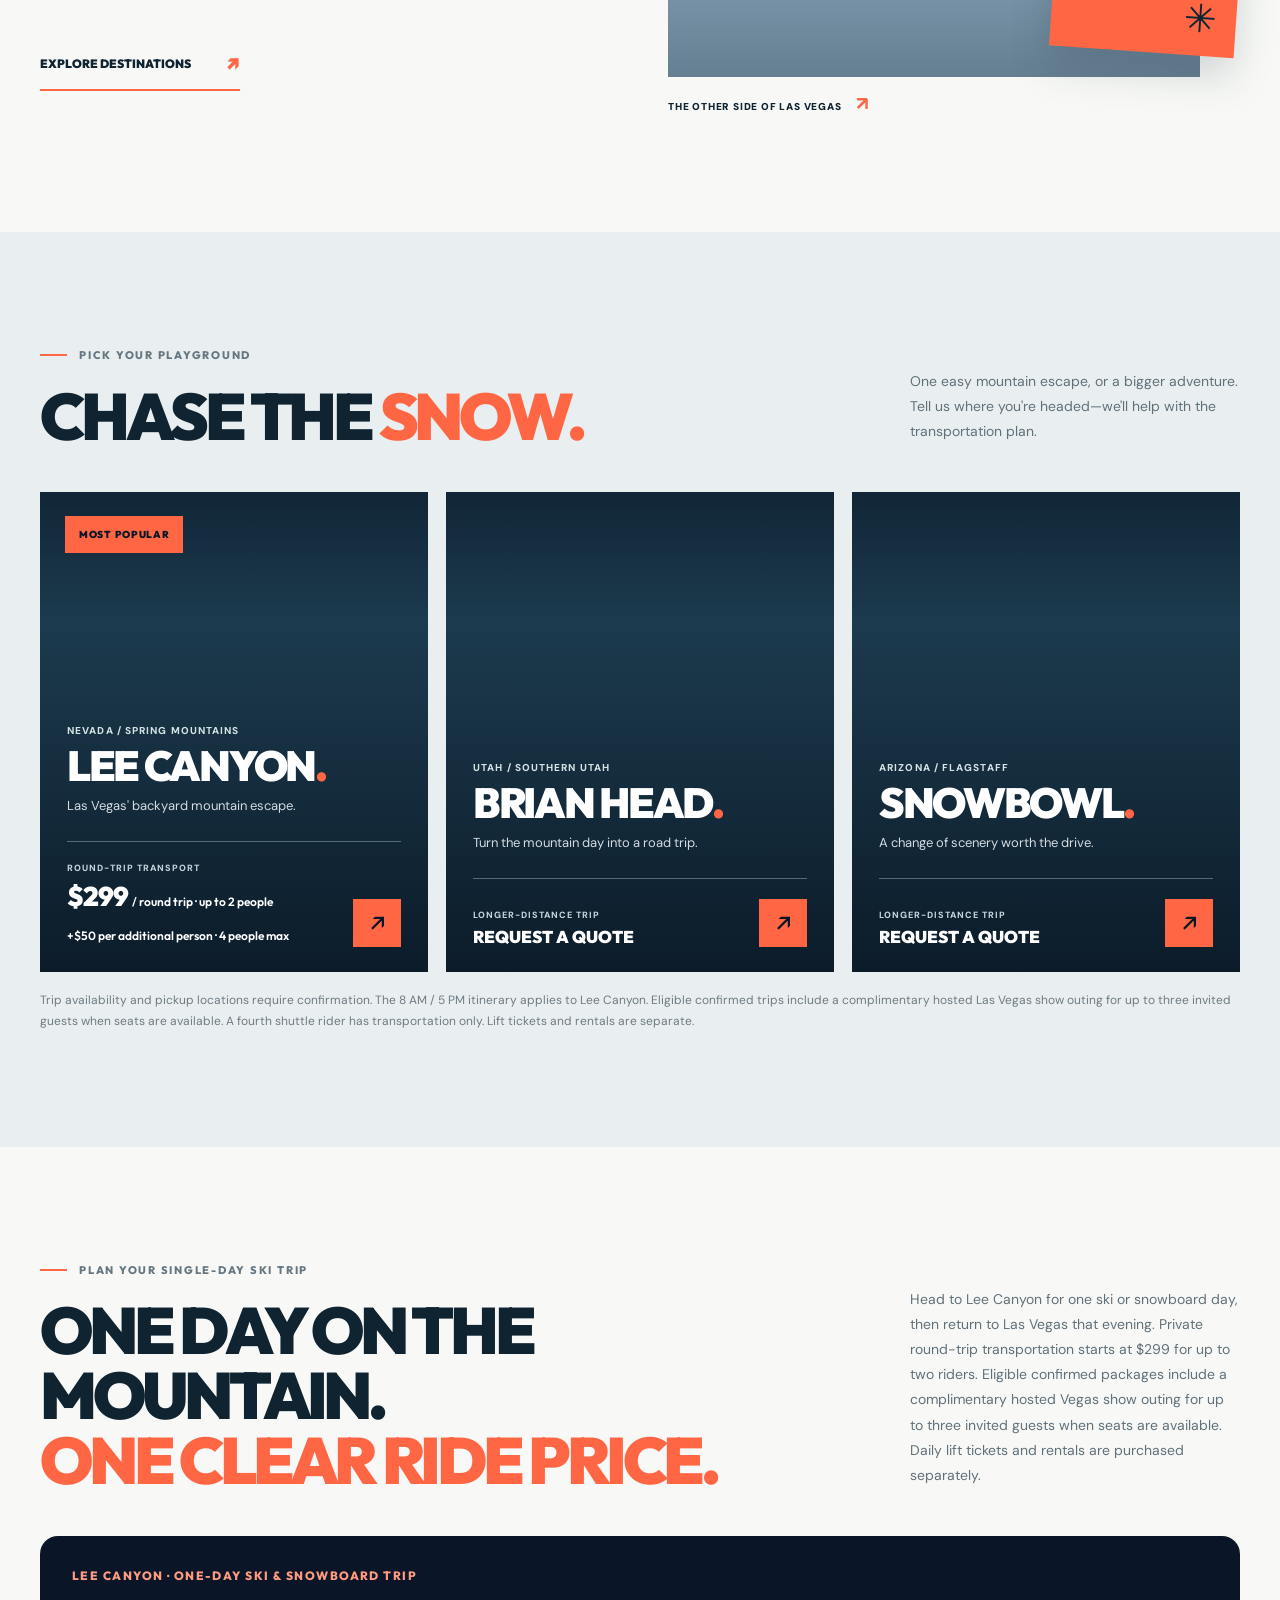
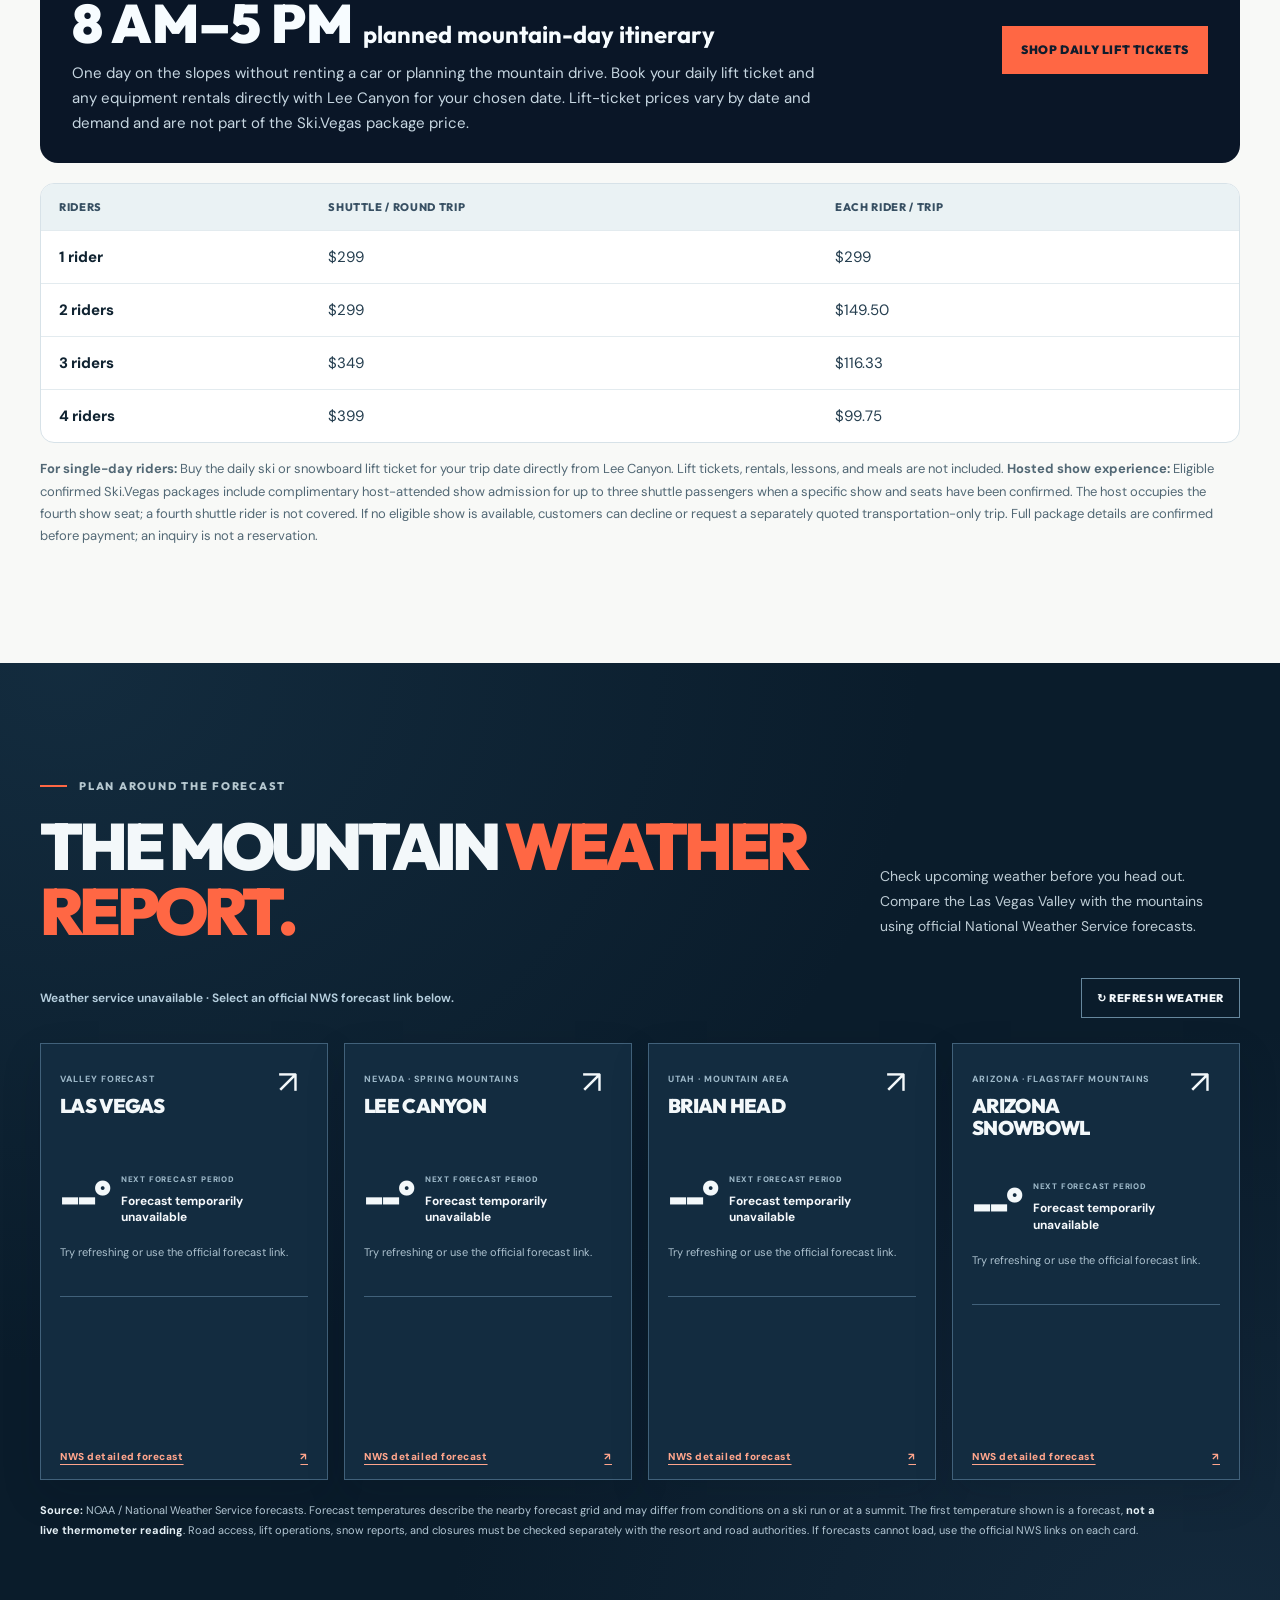
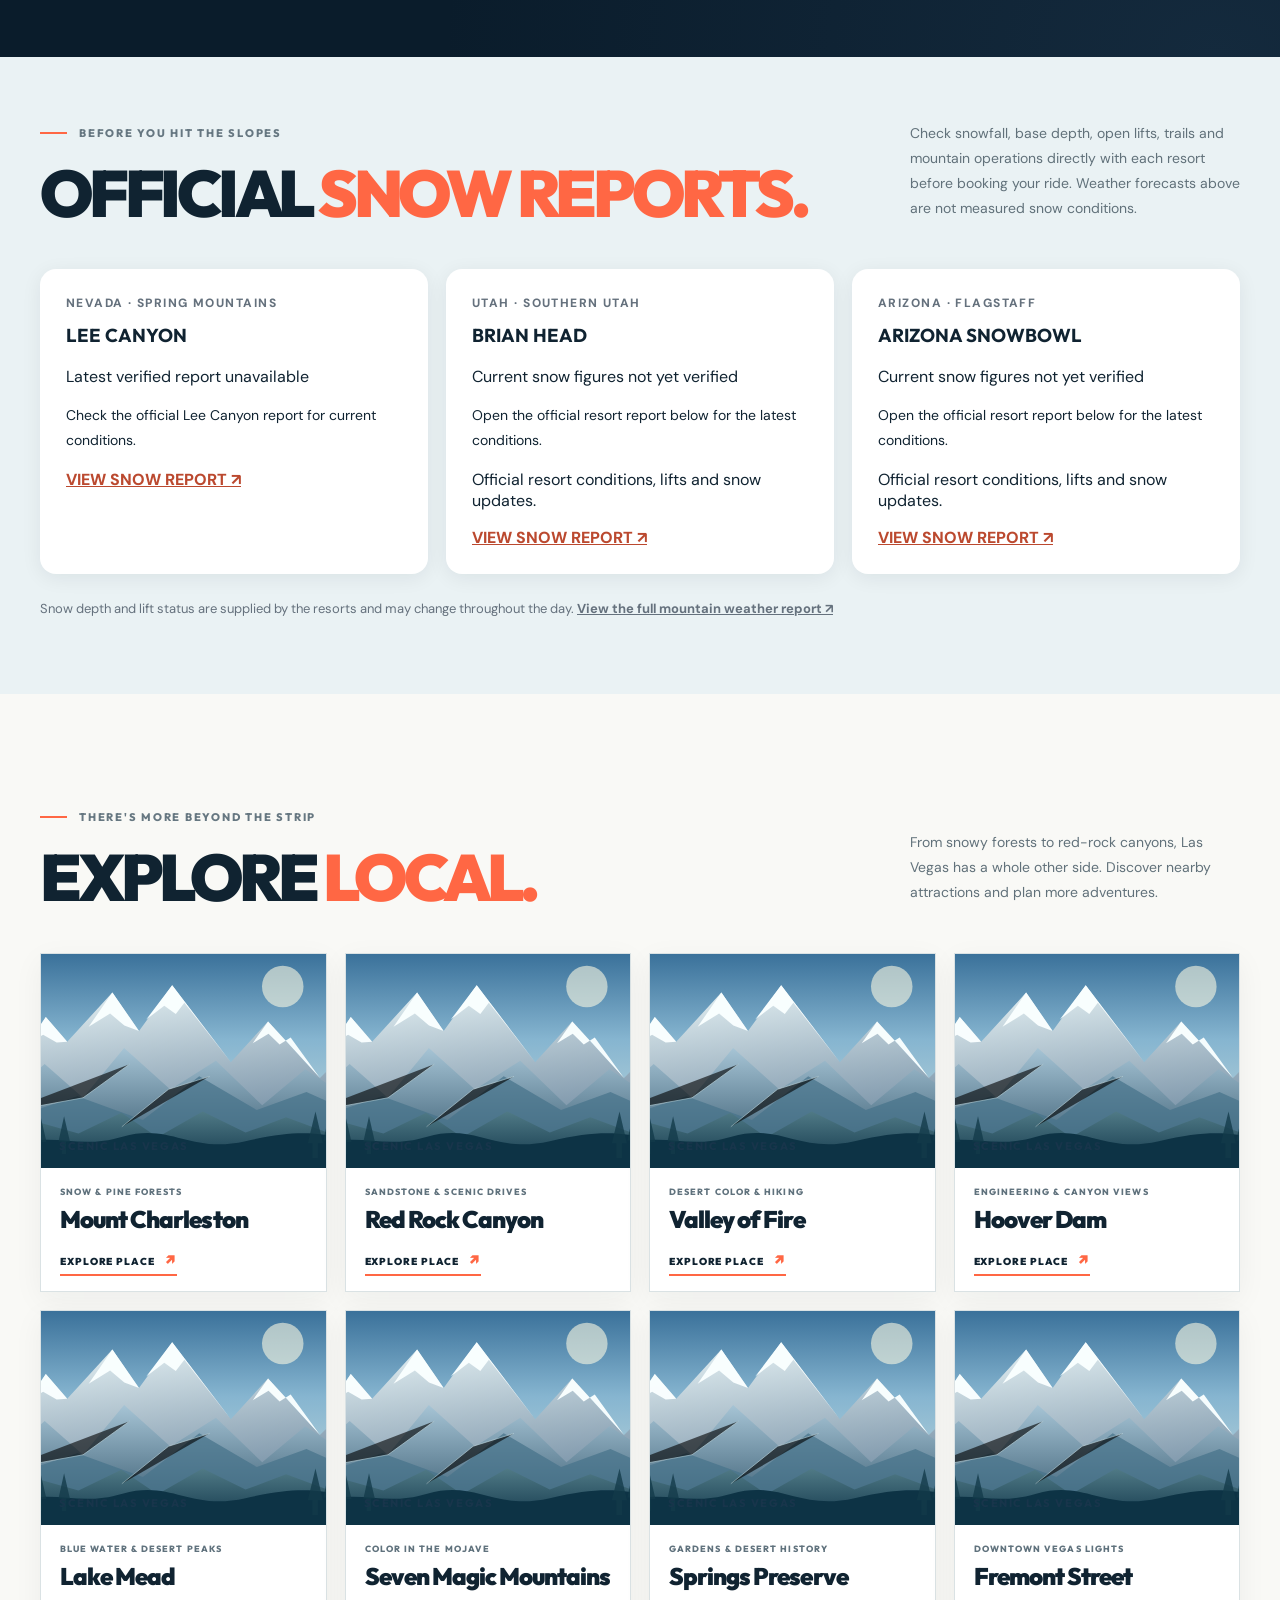
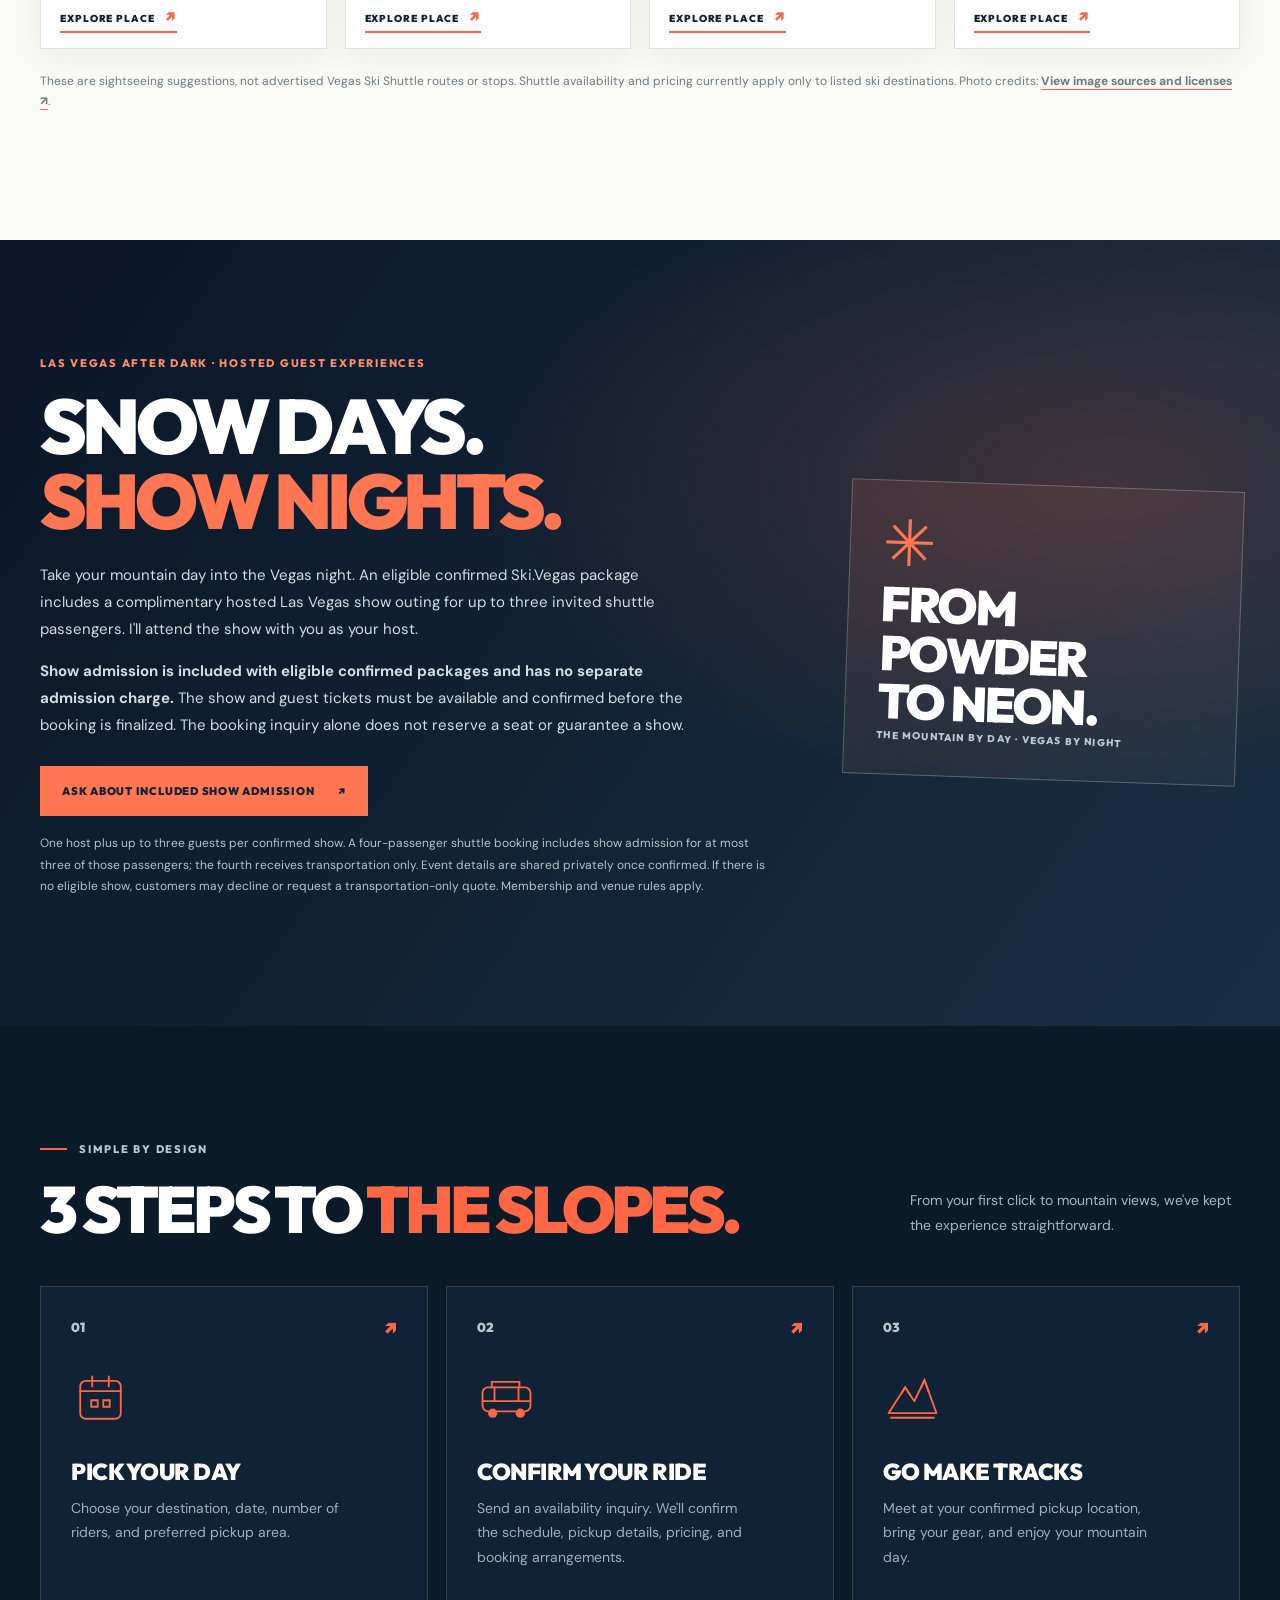
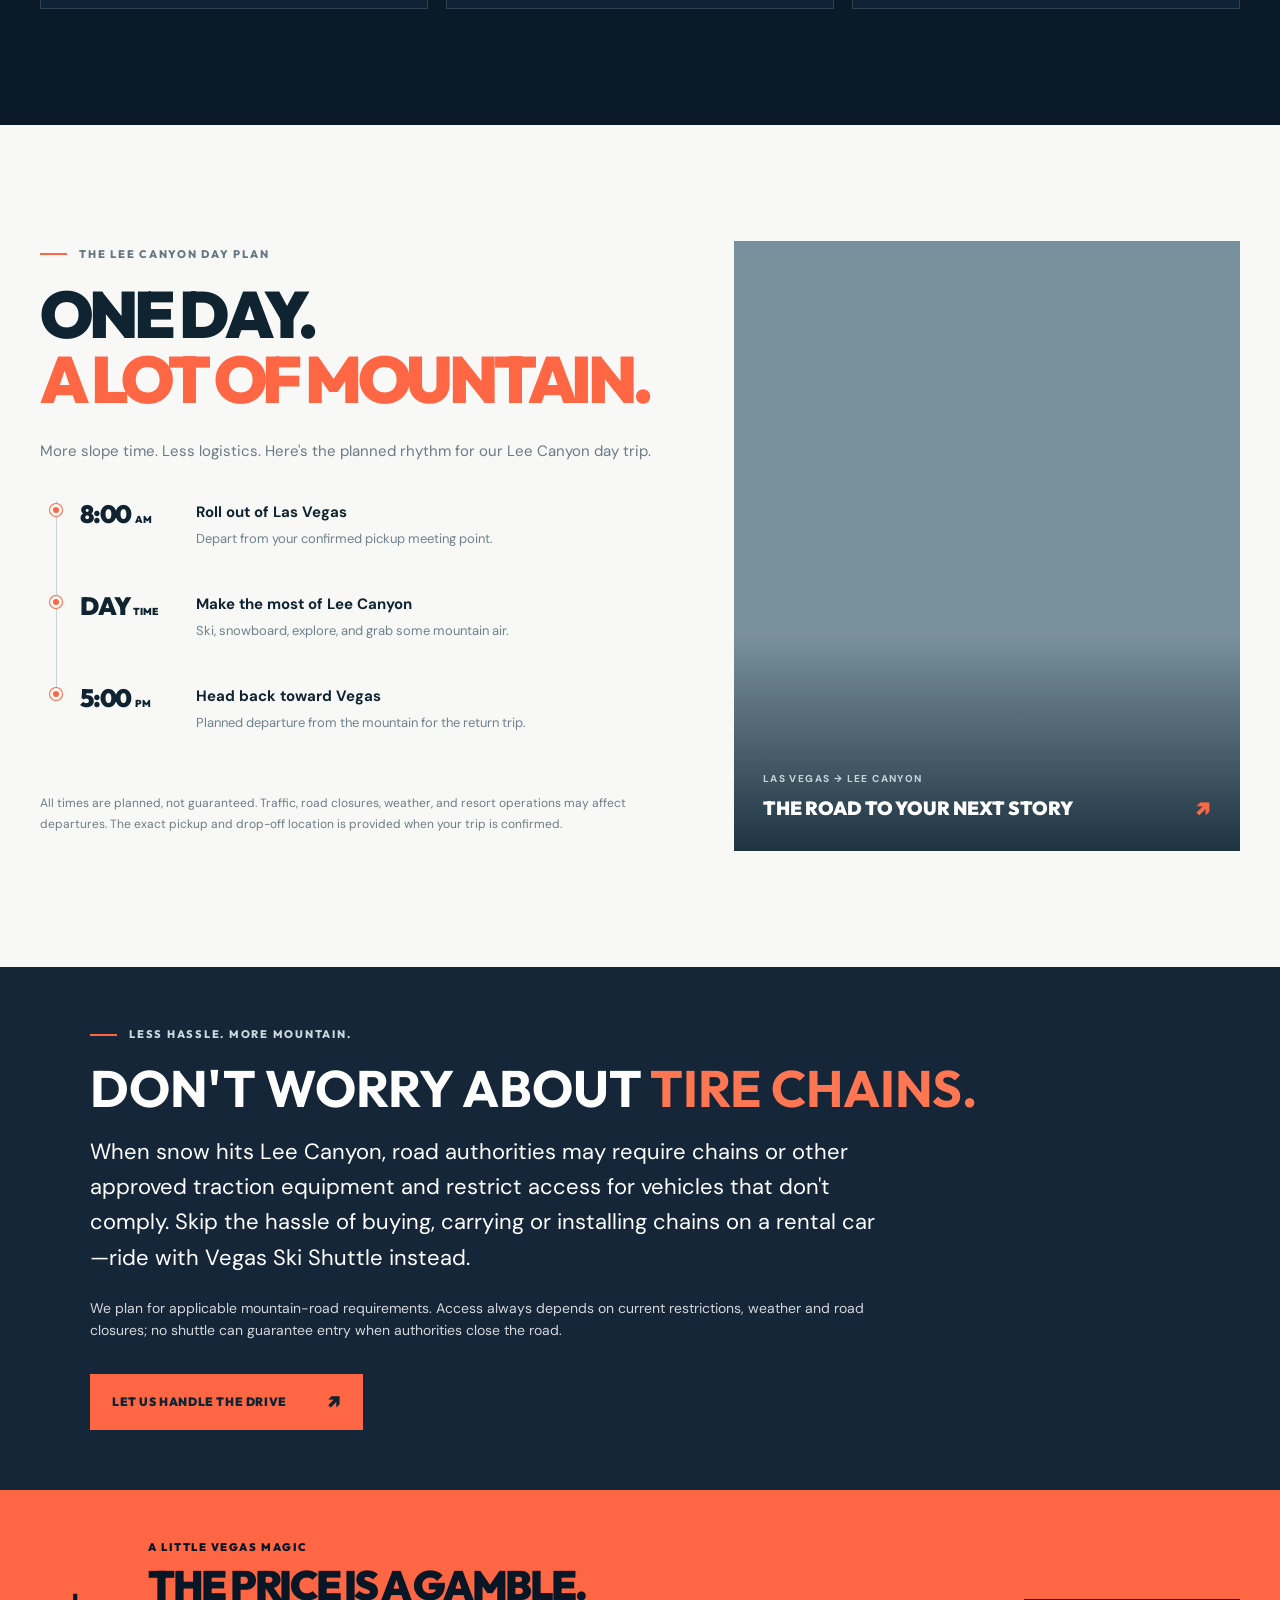
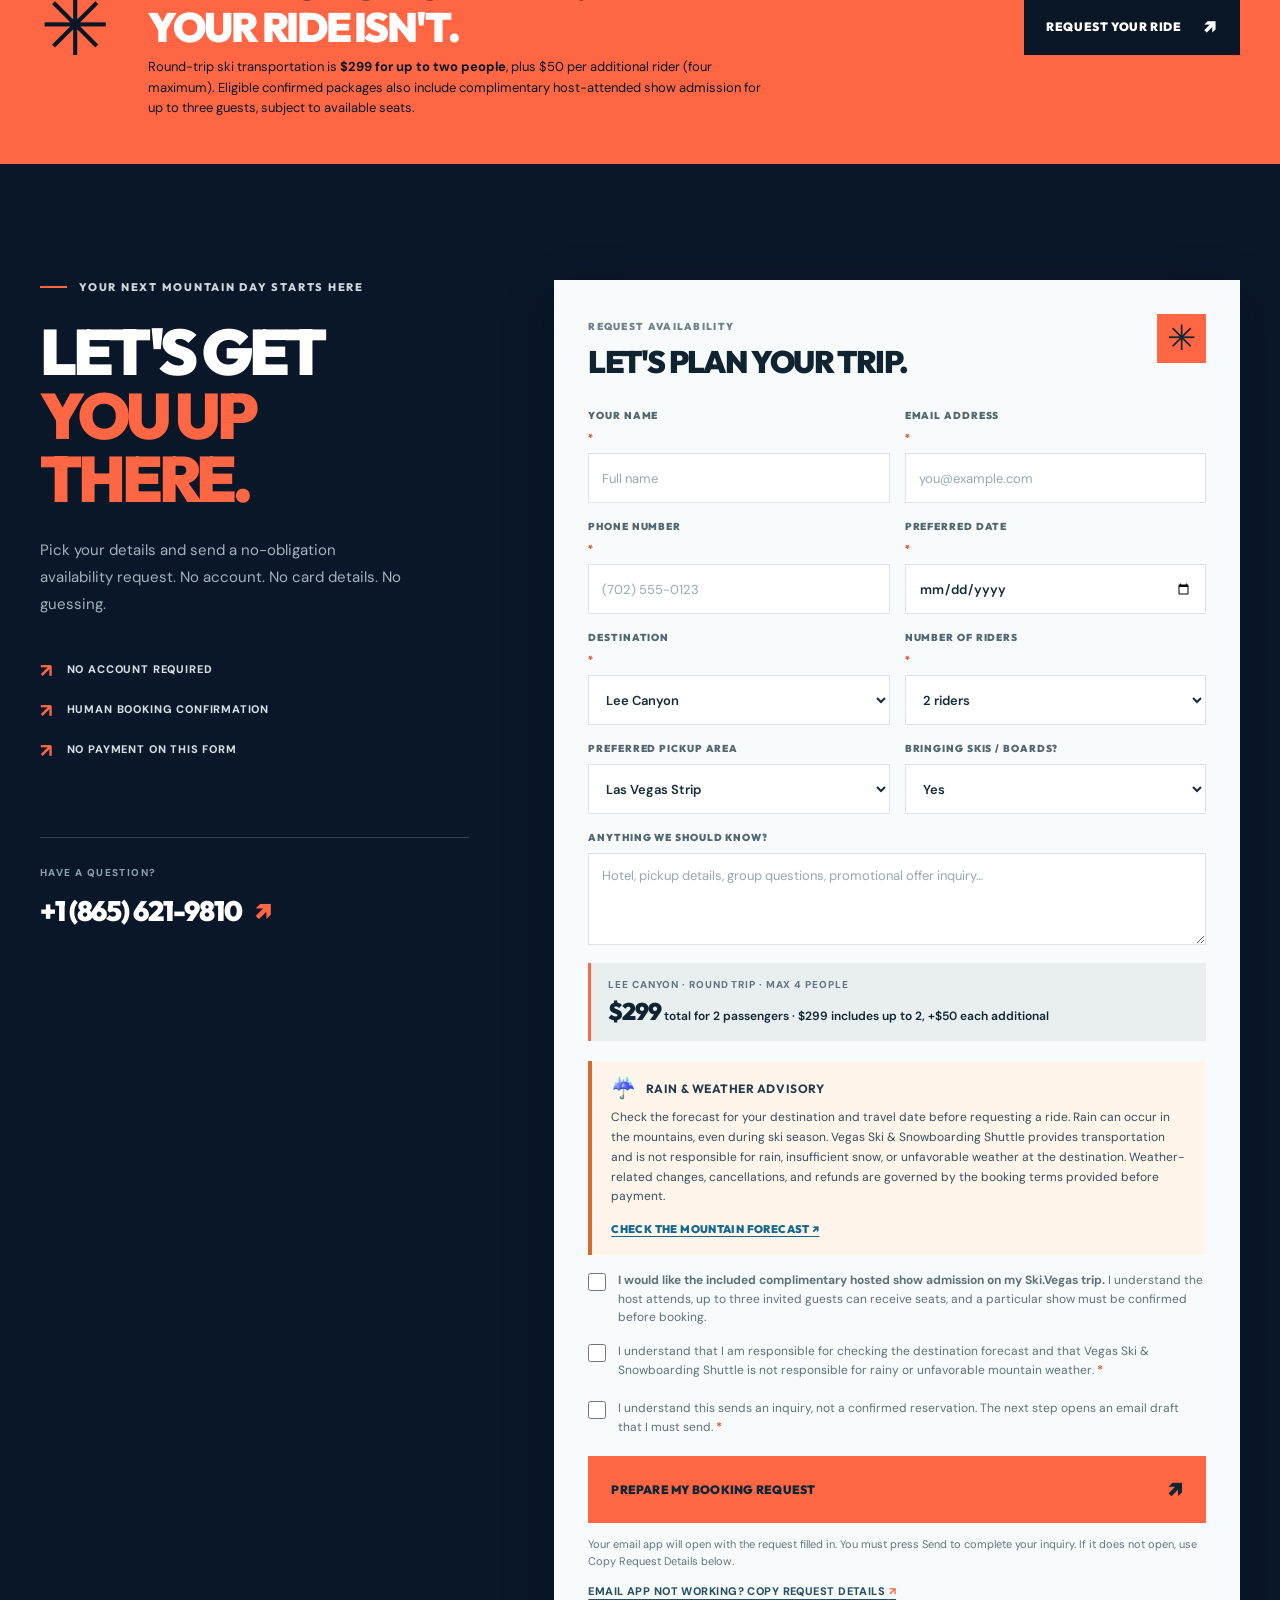
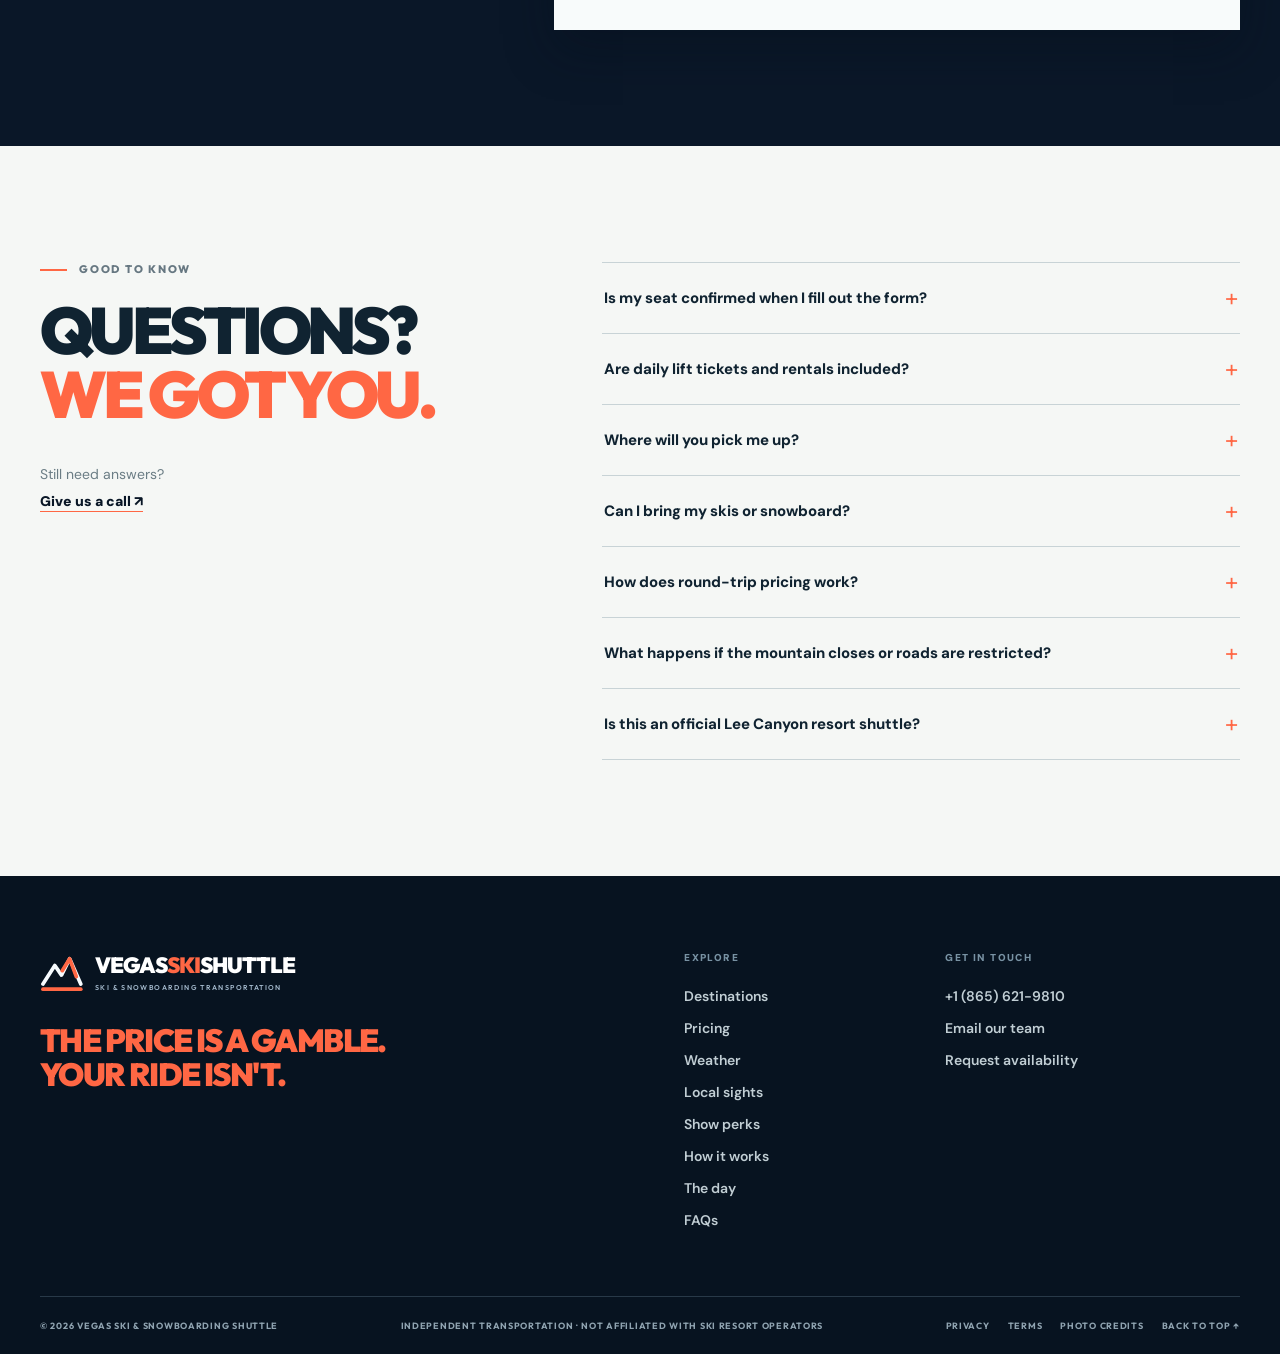
==== commit 84982d02: "Update Ski.Vegas contact phone number" ====
--- a/index.html
+++ b/index.html
@@ -17,7 +17,7 @@
  <link rel="icon" type="image/svg+xml" href="assets/favicon.svg">
  <link rel="sitemap" type="application/xml" href="/sitemap.xml">
  <script type="application/ld+json">
- {"@context":"https://schema.org","@graph":[{"@type":"Organization","@id":"https://ski.vegas/#organization","name":"Vegas Ski & Snowboarding Shuttle","url":"https://ski.vegas/","telephone":"+1-702-508-8110","email":"Booking@ski.vegas"},{"@type":"Service","@id":"https://ski.vegas/#service","name":"Las Vegas to Lee Canyon ski and snowboard shuttle transportation","serviceType":"Round-trip ski and snowboard transportation","provider":{"@id":"https://ski.vegas/#organization"},"areaServed":[{"@type":"Place","name":"Las Vegas, Nevada"},{"@type":"Place","name":"Lee Canyon, Nevada"}],"description":"Request round-trip transportation availability between Las Vegas and Lee Canyon. Rates start at $299 per round trip for one or two riders, plus $50 per additional rider (four maximum). Eligible confirmed bookings include complimentary hosted show admission for up to three guests when a suitable event is available."},{"@type":"WebSite","@id":"https://ski.vegas/#website","url":"https://ski.vegas/","name":"Vegas Ski Shuttle","publisher":{"@id":"https://ski.vegas/#organization"}}]}
+ {"@context":"https://schema.org","@graph":[{"@type":"Organization","@id":"https://ski.vegas/#organization","name":"Vegas Ski & Snowboarding Shuttle","url":"https://ski.vegas/","telephone":"+1-865-621-9810","email":"Booking@ski.vegas"},{"@type":"Service","@id":"https://ski.vegas/#service","name":"Las Vegas to Lee Canyon ski and snowboard shuttle transportation","serviceType":"Round-trip ski and snowboard transportation","provider":{"@id":"https://ski.vegas/#organization"},"areaServed":[{"@type":"Place","name":"Las Vegas, Nevada"},{"@type":"Place","name":"Lee Canyon, Nevada"}],"description":"Request round-trip transportation availability between Las Vegas and Lee Canyon. Rates start at $299 per round trip for one or two riders, plus $50 per additional rider (four maximum). Eligible confirmed bookings include complimentary hosted show admission for up to three guests when a suitable event is available."},{"@type":"WebSite","@id":"https://ski.vegas/#website","url":"https://ski.vegas/","name":"Vegas Ski Shuttle","publisher":{"@id":"https://ski.vegas/#organization"}}]}
  </script>
  <link rel="preconnect" href="https://fonts.googleapis.com">
  <link rel="preconnect" href="https://fonts.gstatic.com" crossorigin>
@@ -59,7 +59,7 @@
  <div class="topbar">
  <div class="container topbar-inner">
  <span class="topbar-item"><span class="pulse-dot" aria-hidden="true"></span> DAILY LEE CANYON SKI SHUTTLES · FROM $299 ROUND TRIP</span>
- <a href="tel:+17025088110" class="topbar-phone">Questions? <strong>(702) 508-8110</strong> <svg viewBox="0 0 24 24" aria-hidden="true"><path d="M5 12h14m-6-6 6 6-6 6"/></svg></a>
+ <a href="tel:+18656219810" class="topbar-phone">Questions? <strong>+1 (865) 621-9810</strong> <svg viewBox="0 0 24 24" aria-hidden="true"><path d="M5 12h14m-6-6 6 6-6 6"/></svg></a>
  </div>
  </div>
  <header class="site-header" id="top">
@@ -272,7 +272,7 @@
  <section class="booking-section section" id="booking"><div class="container booking-grid">
  <div class="booking-intro"><div class="eyebrow light"><span class="eyebrow-line"></span> YOUR NEXT MOUNTAIN DAY STARTS HERE</div><h2>LET'S GET<br><span>YOU UP THERE.</span></h2><p>Pick your details and send a no-obligation availability request. No account. No card details. No guessing.</p>
  <div class="booking-perks"><div><span>↗</span> NO ACCOUNT REQUIRED</div><div><span>↗</span> HUMAN BOOKING CONFIRMATION</div><div><span>↗</span> NO PAYMENT ON THIS FORM</div></div>
- <div class="booking-contact"><span>HAVE A QUESTION?</span><a href="tel:+17025088110">(702) 508-8110 <span>↗</span></a></div>
+ <div class="booking-contact"><span>HAVE A QUESTION?</span><a href="tel:+18656219810">+1 (865) 621-9810 <span>↗</span></a></div>
  </div>
  <div class="form-card">
  <div class="form-card-top"><div><span class="form-kicker">REQUEST AVAILABILITY</span><h3>LET'S PLAN YOUR TRIP.</h3></div><div class="form-badge">✳</div></div>
@@ -294,7 +294,7 @@
  </div>
  </div></section>
 
- <section class="faq-section section" id="faq"><div class="container faq-grid"><div><div class="eyebrow dark"><span class="eyebrow-line"></span> GOOD TO KNOW</div><h2>QUESTIONS?<br><span>WE GOT YOU.</span></h2><p class="faq-help">Still need answers?<br><a href="tel:+17025088110">Give us a call ↗</a></p></div>
+ <section class="faq-section section" id="faq"><div class="container faq-grid"><div><div class="eyebrow dark"><span class="eyebrow-line"></span> GOOD TO KNOW</div><h2>QUESTIONS?<br><span>WE GOT YOU.</span></h2><p class="faq-help">Still need answers?<br><a href="tel:+18656219810">Give us a call ↗</a></p></div>
  <div class="accordion">
  <details><summary>Is my seat confirmed when I fill out the form?<span>+</span></summary><p>No. This website helps you prepare an availability inquiry through your email app. Your reservation is only confirmed after our team responds with pickup details and any applicable payment instructions.</p></details>
  <details><summary>Are daily lift tickets and rentals included?<span>+</span></summary><p>No. Ski.Vegas is designed for single-day riders: the round-trip package covers shuttle transportation and eligible confirmed hosted-show admission, not admission to ski lifts. Purchase a daily lift ticket for your travel date, plus any rentals or lessons, directly through <a href="https://store.leecanyonlv.com/" target="_blank" rel="noopener noreferrer">Lee Canyon's official ticket store</a>. Prices vary by date.</p></details>
@@ -306,7 +306,7 @@
  </div>
  </div></section>
  </main>
- <footer class="site-footer"><div class="container"><div class="footer-main"><div class="footer-lead"><a href="#top" class="brand footer-brand"><span class="brand-mark" aria-hidden="true"><svg viewBox="0 0 58 53" fill="none"><path d="M4 42 20 17l9 13L40 8l15 34" stroke="#F7FCFF" stroke-width="5" stroke-linecap="round" stroke-linejoin="round"/><path d="m30 24 10-16 9 24" stroke="#FF6744" stroke-width="5" stroke-linecap="round" stroke-linejoin="round"/><path d="M4 49h51" stroke="#FF6744" stroke-width="5" stroke-linecap="round"/></svg></span><span class="brand-copy"><strong>VEGAS<span>SKI</span>SHUTTLE</strong><small>SKI & SNOWBOARDING TRANSPORTATION</small></span></a><p>THE PRICE IS A GAMBLE.<br>YOUR RIDE ISN'T.</p></div><div class="footer-links"><span>EXPLORE</span><a href="#destinations">Destinations</a><a href="#pricing">Pricing</a><a href="#weather">Weather</a><a href="#local-attractions">Local sights</a><a href="#vegas-shows">Show perks</a><a href="#how-it-works">How it works</a><a href="#schedule">The day</a><a href="#faq">FAQs</a></div><div class="footer-links"><span>GET IN TOUCH</span><a href="tel:+17025088110">(702) 508-8110</a><a href="mailto:Booking@ski.vegas?subject=Vegas%20Ski%20Shuttle%20Question">Email our team</a><a href="#booking">Request availability</a></div></div><div class="footer-bottom"><span>© <span id="year">2026</span> VEGAS SKI & SNOWBOARDING SHUTTLE</span><span>INDEPENDENT TRANSPORTATION · NOT AFFILIATED WITH SKI RESORT OPERATORS</span><div><a href="privacy.html">PRIVACY</a><a href="terms.html">TERMS</a><a href="photo-credits.html">PHOTO CREDITS</a><a href="#top">BACK TO TOP ↑</a></div></div></div></footer>
+ <footer class="site-footer"><div class="container"><div class="footer-main"><div class="footer-lead"><a href="#top" class="brand footer-brand"><span class="brand-mark" aria-hidden="true"><svg viewBox="0 0 58 53" fill="none"><path d="M4 42 20 17l9 13L40 8l15 34" stroke="#F7FCFF" stroke-width="5" stroke-linecap="round" stroke-linejoin="round"/><path d="m30 24 10-16 9 24" stroke="#FF6744" stroke-width="5" stroke-linecap="round" stroke-linejoin="round"/><path d="M4 49h51" stroke="#FF6744" stroke-width="5" stroke-linecap="round"/></svg></span><span class="brand-copy"><strong>VEGAS<span>SKI</span>SHUTTLE</strong><small>SKI & SNOWBOARDING TRANSPORTATION</small></span></a><p>THE PRICE IS A GAMBLE.<br>YOUR RIDE ISN'T.</p></div><div class="footer-links"><span>EXPLORE</span><a href="#destinations">Destinations</a><a href="#pricing">Pricing</a><a href="#weather">Weather</a><a href="#local-attractions">Local sights</a><a href="#vegas-shows">Show perks</a><a href="#how-it-works">How it works</a><a href="#schedule">The day</a><a href="#faq">FAQs</a></div><div class="footer-links"><span>GET IN TOUCH</span><a href="tel:+18656219810">+1 (865) 621-9810</a><a href="mailto:Booking@ski.vegas?subject=Vegas%20Ski%20Shuttle%20Question">Email our team</a><a href="#booking">Request availability</a></div></div><div class="footer-bottom"><span>© <span id="year">2026</span> VEGAS SKI & SNOWBOARDING SHUTTLE</span><span>INDEPENDENT TRANSPORTATION · NOT AFFILIATED WITH SKI RESORT OPERATORS</span><div><a href="privacy.html">PRIVACY</a><a href="terms.html">TERMS</a><a href="photo-credits.html">PHOTO CREDITS</a><a href="#top">BACK TO TOP ↑</a></div></div></div></footer>
  <div class="mobile-sticky" id="mobileSticky"><span>LEE CANYON <strong>$299 UP TO 2 · +$50 EXTRA · MAX 4</strong></span><a href="#booking">REQUEST A SEAT ↗</a></div>
 <script>
 (function(){
